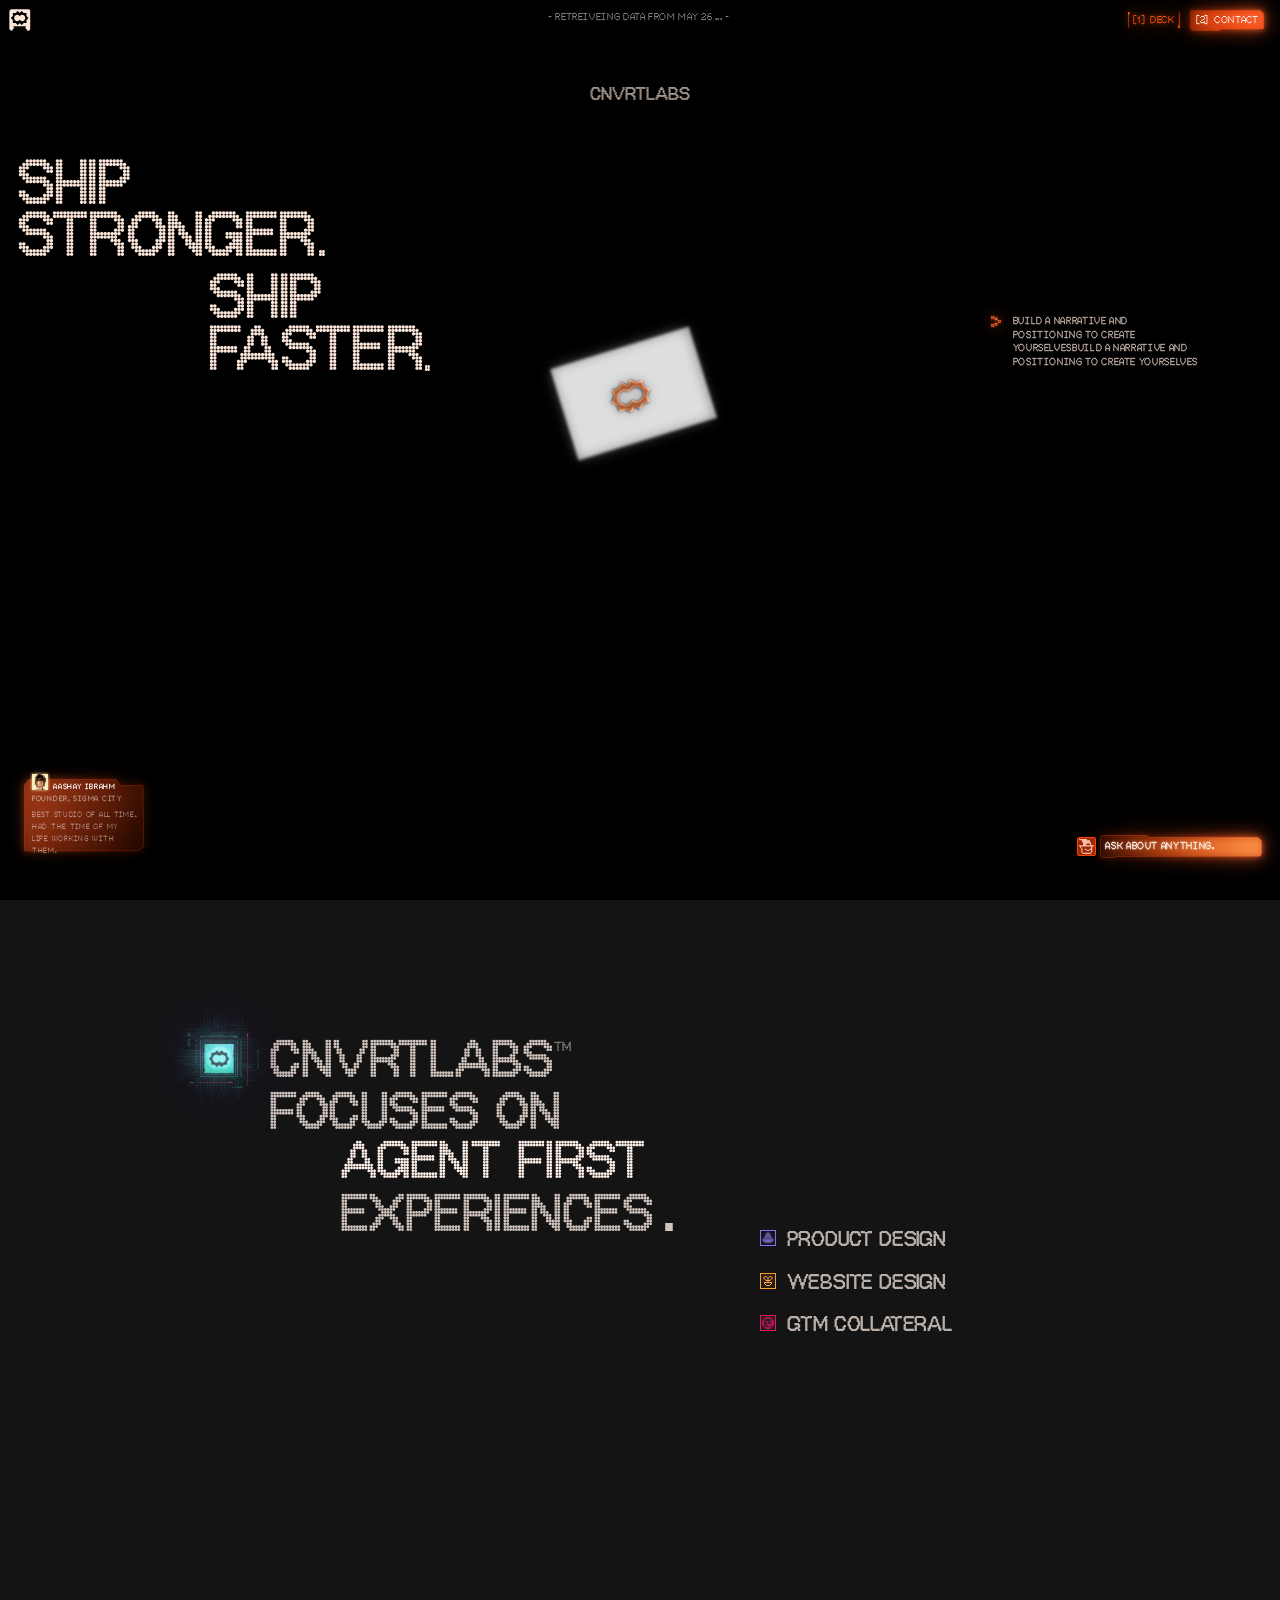
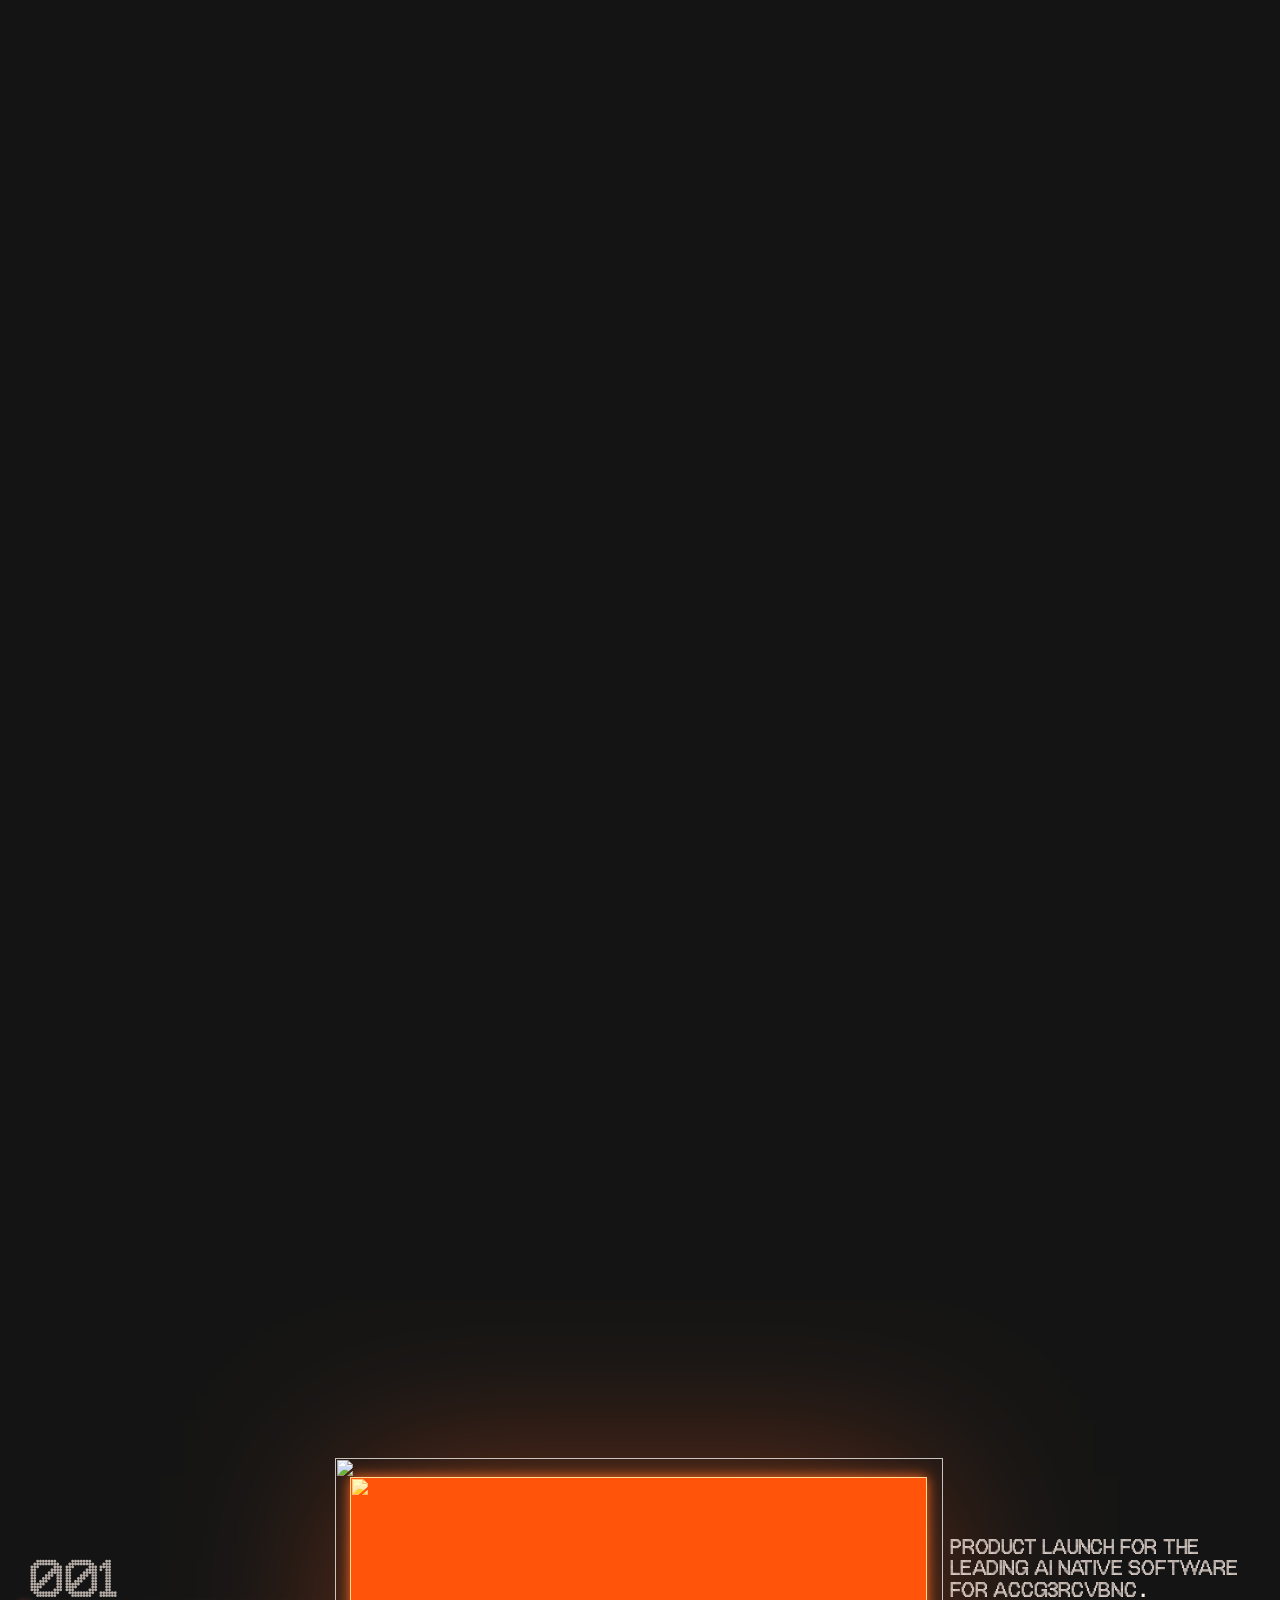
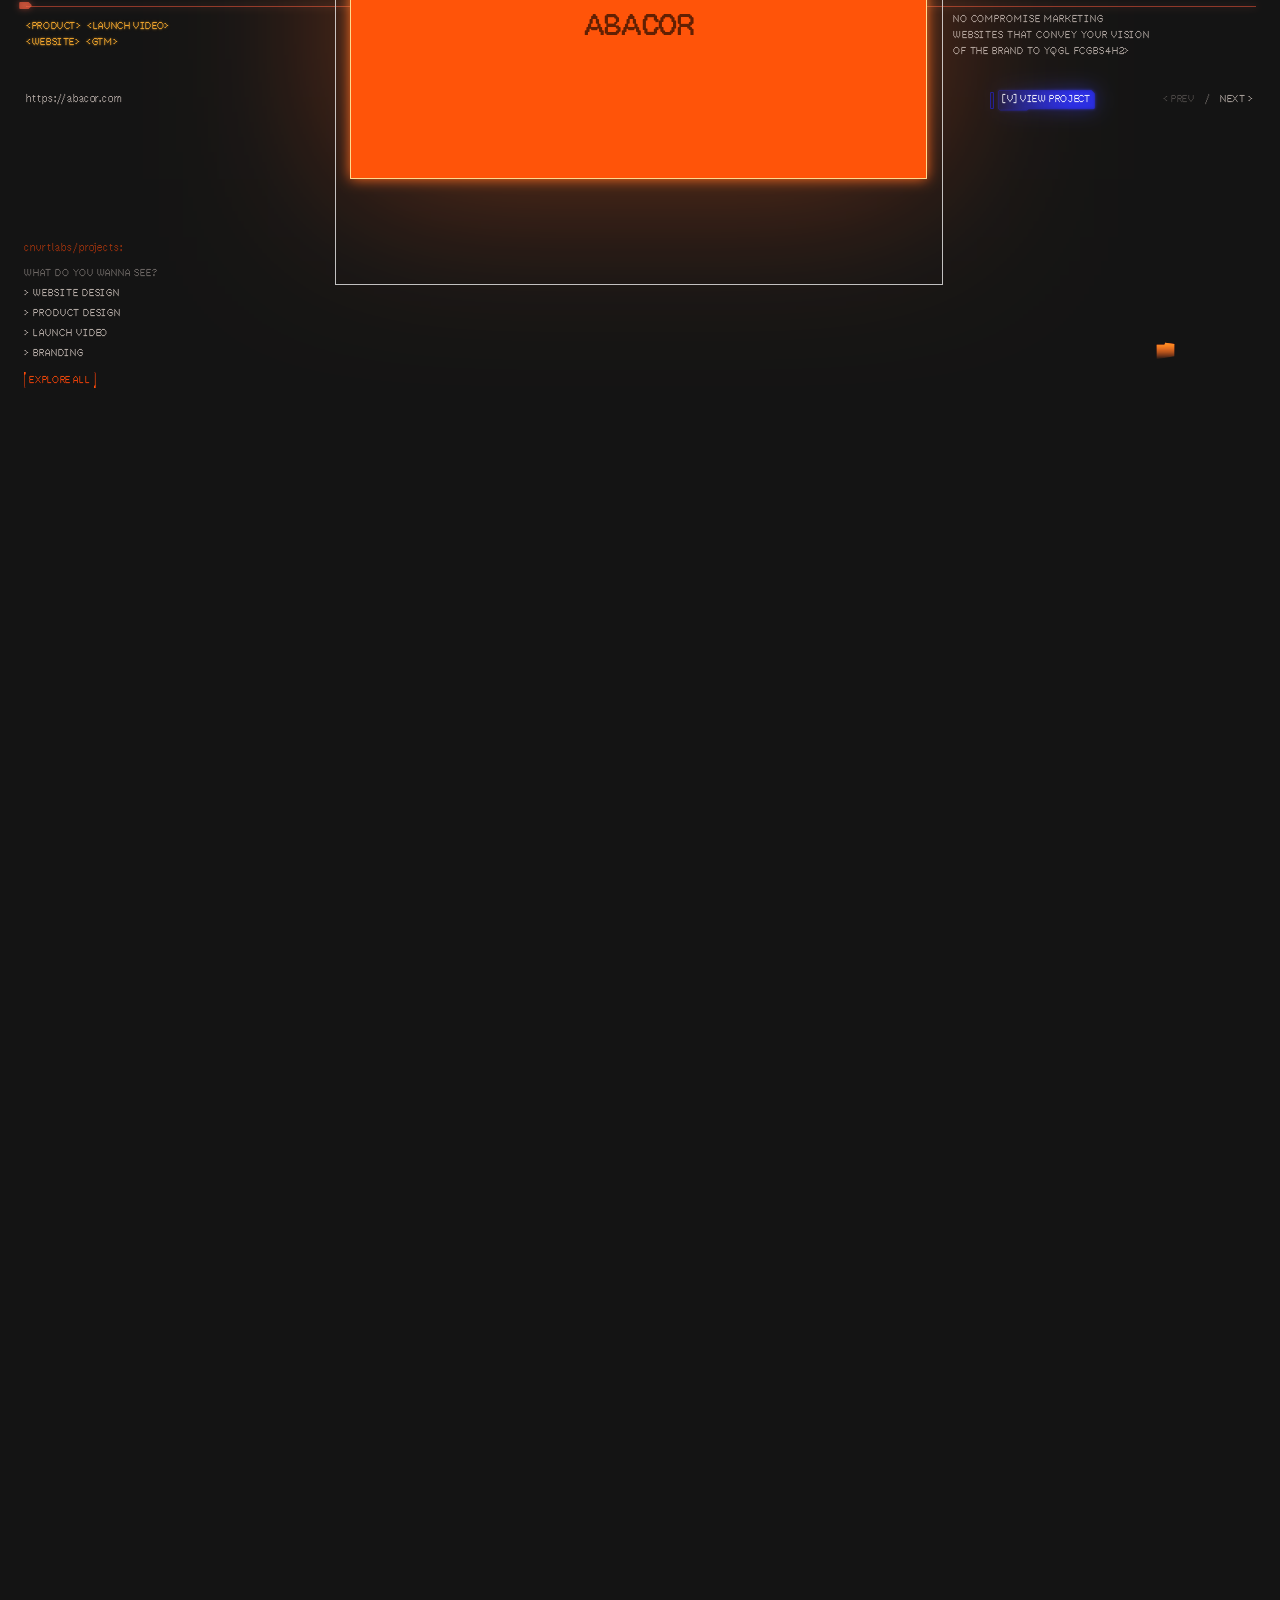
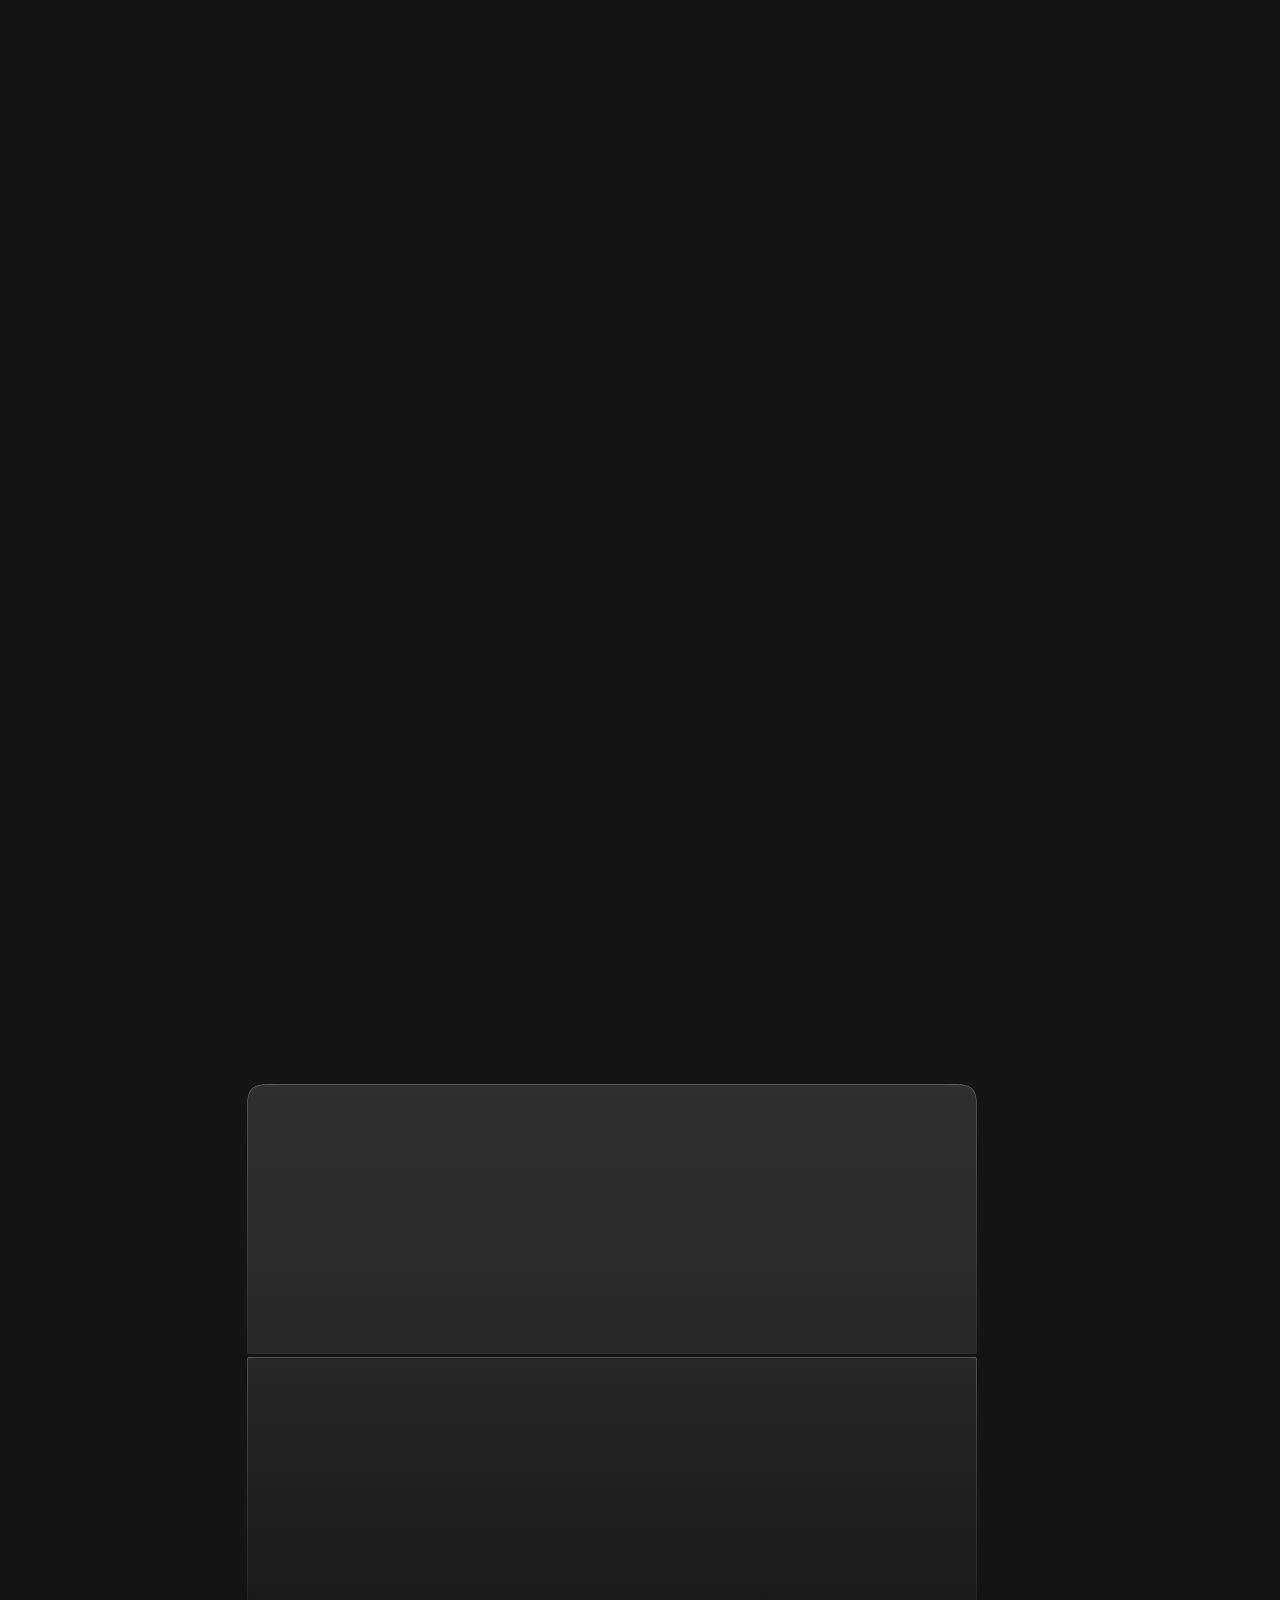
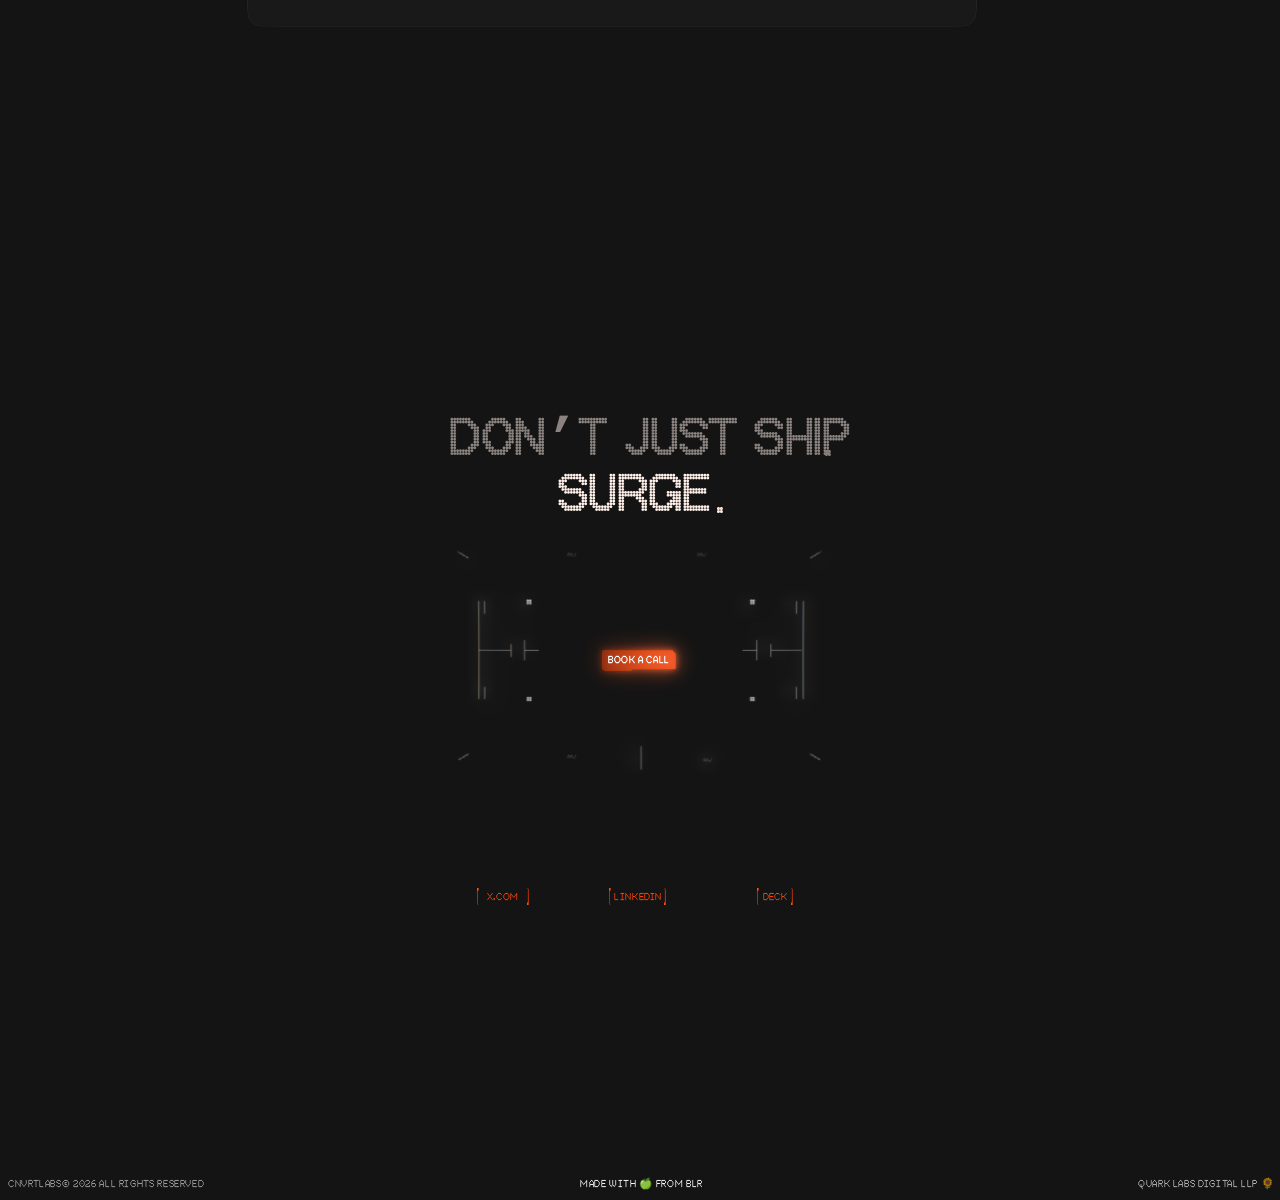
==== index.html @ 9e39e958 "cnvrt labs site — hero, offerings, work, pricing, footer Pricing cards run RFL's instanced-cube wave" ====
<!DOCTYPE html>
<html lang="en">
<head>
<meta charset="utf-8">
<meta name="viewport" content="width=device-width, initial-scale=1">
<title>CNVRTLABS — Ship stronger. Ship faster.</title>
<link rel="stylesheet" href="assets/fonts/fonts.css">
<style>
/* ============================================================================
   cnvrt hero — run 3
   Built 1:1 from Figma node 423:1499 (1920x1080).
   Buttons follow component sets 423:1206 (primary) and 425:1746 (secondary).

   Figma -> CSS conversions applied throughout (verified against Figma's own
   SVG export, which writes stdDeviation = radius / 2):
     LAYER_BLUR      radius R  ->  filter: blur(R/2)
     BACKGROUND_BLUR radius R  ->  backdrop-filter: blur(R/2)
     DROP_SHADOW     radius R  ->  text-shadow blur R          (1:1)
   ========================================================================= */

*,*::before,*::after{box-sizing:border-box;margin:0;padding:0}

:root{
  /* One design pixel. The whole hero is authored in Figma's 1920px space and
     scaled from this single unit, so every measurement below is the literal
     number read off the Figma node. JS refines it to clientWidth so a vertical
     scrollbar (once more sections land) can't push --u out of sync. */
  --u: calc(100vw / 1920);

  --cream:      #FAE5D8;   /* rgba(250,229,216) — headline / body text        */
  --orange:     #FF4208;
  --orange-lt:  #FF5A27;
  --grad-a:     #FF5409;   /* secondary-button text gradient, top             */
  --grad-b:     #FF3907;   /* secondary-button text gradient, bottom          */

  --ease: cubic-bezier(.22,.61,.36,1);
  /* expo-out — long tail, no overshoot. Reads as weight settling rather than
     as a linear size change, which is what makes the expand feel deliberate. */
  --expo: cubic-bezier(.16,1,.3,1);
  /* the curve from the Figma interaction panel (Smart animate, 800ms).
     y1 = 1.03 puts a hair of overshoot in — legal in CSS, only x is clamped. */
  --pop-ease: cubic-bezier(0, 1.03, 0, .99);
  --pop-dur: 800ms;

  /* hero.mp4 is 3832x2164 — NOT the 1920x1083 of the Figma still. The overlay
     box below is driven off this, so replacing the clip means updating it. */
  --video-ar: 1.770795;
}

html{background:#000}
body{
  background:#000;
  /* clip, NOT hidden: overflow-x:hidden makes body a scroll container, which
     kills position:sticky on the offerings panel and stops window.scrollTo
     from moving the page at all. clip suppresses the same overflow without
     establishing one. */
  overflow-x:clip;
  -webkit-font-smoothing:antialiased;
  -moz-osx-font-smoothing:grayscale;
  /* Only MD Thermochrome 500/600 and OffBit 700 are supplied. Never let the
     browser fake a weight it doesn't have — a synthetic bold would silently
     break the Medium/Semibold distinction the design depends on. */
  font-synthesis:none;
}

img{display:block}

/* ---------------------------------------------------------------- stage --- */
/* Figma: 'hero frame' 1920x1080, clipsContent = true.
   isolation:isolate reproduces the frame boundary so every mix-blend-mode
   child composites against the video below it and nothing outside the hero. */
.hero{
  position:relative;
  width:100%;
  height:100vh;
  min-height:calc(560 * var(--u));
  overflow:hidden;
  isolation:isolate;
  background:#000;
}

/* ---------------------------------------------------------------- media ---
   The video and the TV-screen overlay live in ONE box that is exactly the
   object-fit:cover rectangle. Because the box carries the video's own aspect
   ratio, the overlay can be positioned as a plain % of it and will stay welded
   to the TV at every viewport size — which a % of the *hero* could never do,
   since cover crops a different amount on each axis as the aspect changes.

   cover math: width must satisfy w >= 100vw AND w/ar >= 100vh. */
.hero__media{
  --mw: max(100vw, calc(100vh * var(--video-ar)));
  --mh: max(100vh, calc(100vw / var(--video-ar)));
  position:absolute;
  left:50%; top:50%;
  transform:translate(-50%,-50%);
  width:var(--mw);
  height:var(--mh);
  /* one design px of the 1920x1083 still that the overlay was drawn against */
  --tvu: calc(var(--mw) * 0.00051665);
}

/* Figma: 'Frame 1820556622 1' 1920x1083, IMAGE fill scaleMode=FILL.
   Swapped for the kling 62 render per brief. */
.hero__bg{
  position:absolute; inset:0;
  width:100%; height:100%;
  object-fit:cover; object-position:center;
  pointer-events:none;
}

/* Figma 427:3424 'actual screen' — masks off the logo that morphs inside the
   TV. Placed by measuring the blown-out screen in the video itself (median over
   37 frames: 1703,789,392x311 of 3832x2164) and re-applying the offset the
   designer used against the still, so it sits on the real TV rather than on
   where the still happened to put it. The screen is static across the clip. */
.tv{
  position:absolute;
  left:44.3899%;
  top:36.1839%;
  width:10.4363%;
  height:15.0010%;
  pointer-events:none;
}
.tv > *{
  position:absolute; inset:0;
  width:100%; height:100%;
  display:block;
}
/* 427:3425 black mark, then 427:3426 the same mark at .47 on SCREEN */
.tv__glow{opacity:.47; mix-blend-mode:screen;}
/* 427:3427 / 427:3430 — white panel with the mark knocked out (boolean
   SUBTRACT), LINEAR_DODGE. plus-lighter is the additive match; screen is the
   fallback for engines without it. Figma blur 4 and 14 -> /2 as everywhere. */
.tv__panel-a,
.tv__panel-b{mix-blend-mode:screen; mix-blend-mode:plus-lighter;}
.tv__panel-a{opacity:.6; filter:blur(calc(2 * var(--tvu)));}
.tv__panel-b{opacity:.3; filter:blur(calc(7 * var(--tvu)));}

.abs{position:absolute}

/* =====================================================================
   TOP BAR
   ===================================================================== */

/* Figma 423:1522 'Frame 22' — 32.002x32 @ (14,14), vector fill #FAE5D8 */
/* ---------------------------------------------------------------- chrome ---
   Logo, nav and agent bar are one fixed layer shared by every section, so they
   persist across the scroll instead of each section carrying its own copy.
   They live as direct children of <body>: a fixed element still PAINTS inside
   its ancestor's stacking context, so leaving them in .hero (isolate +
   overflow:hidden) would have trapped the logo's blend against the hero alone.
   None of them may gain a z-index — position:fixed already creates a stacking
   context, and adding isolation on top is what breaks the screen glows. */
.chrome{position:static}

.logo{
  position:fixed;
  /* Requested: exclusion. result = a + b - 2ab, so the cream mark stays light
     over the dark plate and inverts to dark if it ever crosses a bright frame
     of the video — which is the point of using it over a moving backdrop. */
  mix-blend-mode:exclusion;
  left:calc(14 * var(--u));
  top:calc(14 * var(--u));
  width:calc(33 * var(--u));
  height:calc(32 * var(--u));
  /* 423:1522 is a CLIPPING frame: radius 3.5636368 + clipsContent. The vector
     inside only carries a 0.64 radius of its own, so without this the four
     corners keep ~1.2 design px of cream that Figma cuts away. The exported
     canvas is 33 wide while the glyph ends at 32.0024, so shave that 0.9976
     gutter first — rounding the raw 33px box would put the right-hand arcs a
     full design px outboard of the real frame edge. */
  clip-path:inset(0 calc(0.9976 * var(--u)) 0 0 round calc(3.5636368 * var(--u)));
}

/* Figma 423:1525 — MD Thermochrome Medium 16/19.2, ls 6%, #FAE5D8, layer opacity .6 */
.ticker{
  left:calc(822 * var(--u));
  top:calc(16 * var(--u));
  width:calc(277 * var(--u));
  height:calc(19 * var(--u));
  font:500 calc(16 * var(--u))/calc(19.2 * var(--u)) 'MD Thermochrome',monospace;
  letter-spacing:.06em;
  color:var(--cream);
  opacity:.6;
  white-space:nowrap;
}

/* Figma 423:1527 'CNVRTLABS' — OffBit DotBold 28/22.4 (0.8), ls 0, #FAE5D8.
   Sits 10px below its 32px-tall wrapper frame (423:1530 @ y=123). */
.wordmark{
  left:calc(885 * var(--u));
  top:calc(133 * var(--u));
  width:calc(151 * var(--u));
  height:calc(22 * var(--u));
  font:700 calc(28 * var(--u))/calc(22.4 * var(--u)) 'OffBit Trial',monospace;
  letter-spacing:0;
  color:var(--cream);
  white-space:nowrap;
}

/* =====================================================================
   NAV  — Figma 423:1531, 204x24 @ (1692,18), auto-layout H, gap 16
   ===================================================================== */
.nav{
  position:fixed;
  left:calc(1692 * var(--u));
  top:calc(18 * var(--u));
  width:calc(204 * var(--u));
  height:calc(24 * var(--u));
}

/* ---- secondary button: [1] DECK — Figma 423:1532, 78x24 -------------- */
/* Three stacked copies of identical content (Figma 423:1533 / 1542 / 1551):
     base            — crisp
     +blur 8, screen, layer opacity .8
     +blur 28, screen, layer opacity .8                                   */
.btn-deck{
  position:absolute; left:0; top:0;
  width:calc(78 * var(--u));
  height:calc(24 * var(--u));
  cursor:pointer;
  text-decoration:none;
}
.btn-deck__layer{
  position:absolute; inset:0;
  width:calc(78 * var(--u));
  height:calc(24 * var(--u));
}
.btn-deck__layer--g1{opacity:.8; mix-blend-mode:screen; filter:blur(calc(4 * var(--u)));}
.btn-deck__layer--g2{opacity:.8; mix-blend-mode:screen; filter:blur(calc(14 * var(--u)));}

/* auto-layout H: padding-l/r 8, gap 8  ->  [1] at x=8 (w17), DECK at x=33 (w37) */
.btn-deck__num,
.btn-deck__label{
  position:absolute; top:0;
  height:calc(24 * var(--u));
  font:500 calc(16 * var(--u))/calc(24 * var(--u)) 'MD Thermochrome',monospace;
  letter-spacing:.06em;
  white-space:nowrap;
  /* Figma fill: GRADIENT_LINEAR, handles (0.5,0)->(0.5,1) = vertical */
  background:linear-gradient(180deg,var(--grad-a) 0%,var(--grad-b) 100%);
  -webkit-background-clip:text;
  background-clip:text;
  color:transparent;
}
.btn-deck__num  {left:calc(8  * var(--u)); width:calc(17 * var(--u));}
.btn-deck__label{left:calc(33 * var(--u)); width:calc(37 * var(--u));}

/* corner brackets — Figma groups 423:1536 / 423:1539, 2.5x24.5 */
/* Figma ceil'd these two exports: the real render height is 24.77716 but the
   canvas came out 25, so the artwork inside is uniformly scaled by
   25 / 24.77716 = 1.008993. Dividing the file's own polyline by that factor
   returns Figma's exact 0.5 / 3.5 / 23.0 / 24.5 and stroke-width 1.0 — so the
   box has to shrink by the same factor for the bracket to draw 1:1.
   The two assets also differ in where SVG y=0 lands: bracket-left starts on the
   tab's fill (= the group's geometry top, nav-rel -0.5), while bracket-right
   starts on the stroke's cap, 0.27734 above its geometry top (nav-rel 0). */
.btn-deck__brk{
  position:absolute;
  width:calc(2.97327 * var(--u));
  height:calc(24.77716 * var(--u));
  transition:left .22s var(--ease);
}
.btn-deck__brk--l{left:calc(0    * var(--u)); top:calc(-0.5     * var(--u));}
.btn-deck__brk--r{left:calc(75.5 * var(--u)); top:calc(-0.27734 * var(--u));}

/* HOVER (Figma 425:1813 'hover'): the bracket pair springs 4px outward on
   each side — 78 wide becomes 86. Text does not move. */
.btn-deck:hover .btn-deck__brk--l,
.btn-deck:focus-visible .btn-deck__brk--l{left:calc(-4 * var(--u));}
.btn-deck:hover .btn-deck__brk--r,
.btn-deck:focus-visible .btn-deck__brk--r{left:calc(79.5 * var(--u));}

/* ---- primary button: [2] CONTACT — Figma 423:1560, 110x24 ------------ */
/* Stack, bottom to top (Figma 423:1561 / 1564 / 1567):
     union +blur 30, screen
     union +blur 10, screen
     union +background-blur 34  (the face)
     [2] CONTACT                                                          */
.btn-contact{
  position:absolute;
  left:calc(94 * var(--u));
  top:0;
  width:calc(110 * var(--u));
  height:calc(24 * var(--u));
  cursor:pointer;
  text-decoration:none;
  --pop:0px;      /* hover lift  */
  --mx:0px;       /* cursor pull */
  --my:0px;
}
/* Figma 423:1236 -> 423:1237: EVERY layer moves exactly -6y on hover, the
   button lifting out of its slot. The transform cannot go on .btn-contact
   itself — that would make it a stacking context and wall the screen-blended
   glow layers off from the backdrop — so each absolutely-positioned child
   carries it instead.
   Pull and lift ride on two different properties (`translate` vs `transform`)
   purely so they can have different timings: the magnet has to track the
   cursor in ~250ms while the lift runs the 800ms Figma curve. */
.btn-contact > *{
  translate:var(--mx) var(--my);
  transform:translateY(var(--pop));
  transition:translate .25s cubic-bezier(.22,.61,.36,1),
             transform var(--pop-dur) var(--pop-ease);
}
.btn-contact:hover,
.btn-contact:focus-visible{--pop:calc(-6 * var(--u));}
.btn-contact.is-pulled > *{transition:translate .12s linear,
                                      transform var(--pop-dur) var(--pop-ease);}
/* The union bitmap is 110x30.156 sitting at y=-2, exported with a 0.5px
   stroke gutter on every side — hence the -0.5 nudge and 111x32 box. */
.btn-contact__shape{
  position:absolute;
  left:calc(-0.5 * var(--u));
  top:calc(-2.5 * var(--u));
  width:calc(111 * var(--u));
  height:calc(32 * var(--u));
  overflow:visible;
}
.btn-contact__shape--g1{mix-blend-mode:screen; filter:blur(calc(15 * var(--u)));}
.btn-contact__shape--g2{mix-blend-mode:screen; filter:blur(calc(5  * var(--u)));}

/* background blur, clipped to the union outline (objectBoundingBox path so it
   scales with --u instead of being frozen at 1920px) */
.btn-contact__backdrop{
  position:absolute;
  left:calc(-0.5 * var(--u));
  top:calc(-2.5 * var(--u));
  width:calc(111 * var(--u));
  height:calc(32 * var(--u));
  -webkit-backdrop-filter:blur(calc(17 * var(--u)));
  backdrop-filter:blur(calc(17 * var(--u)));
  clip-path:url(#clip-contact-union);
}

.btn-contact__num,
.btn-contact__label{
  position:absolute; top:0;
  height:calc(24 * var(--u));
  font:500 calc(16 * var(--u))/calc(24 * var(--u)) 'MD Thermochrome',monospace;
  letter-spacing:.06em;
  color:#fff;
  white-space:nowrap;
}
.btn-contact__num  {left:calc(8  * var(--u)); width:calc(19 * var(--u));}
.btn-contact__label{left:calc(35 * var(--u)); width:calc(67 * var(--u));}

/* Face gradient. Default (Figma 423:1567) #FF4208@.27 -> #FF5A27@.80.
   HOVER (Figma 423:1227)               #FF4208@.70 -> #FF4027@1.0
   Only the face changes — both glow layers keep the default ramp. */
#gContactFace .cf-a{stop-color:#FF4208; stop-opacity:.27;
  transition:stop-color .18s var(--ease), stop-opacity .18s var(--ease);}
#gContactFace .cf-b{stop-color:#FF5A27; stop-opacity:.8;
  transition:stop-color .18s var(--ease), stop-opacity .18s var(--ease);}
.btn-contact:hover #gContactFace .cf-a,
.btn-contact:focus-visible #gContactFace .cf-a{stop-opacity:.7;}
.btn-contact:hover #gContactFace .cf-b,
.btn-contact:focus-visible #gContactFace .cf-b{stop-color:#FF4027; stop-opacity:1;}

/* =====================================================================
   HEADLINE — Figma 425:3041, 620.593x325 @ (25,245)
   OffBit DotBold 96 / 76.8 (0.8), ls -1%, #FAE5D8
   ===================================================================== */
.headline{
  left:calc(25 * var(--u));
  top:calc(245 * var(--u));
  width:calc(620.593 * var(--u));
  height:calc(325 * var(--u));
}
.hl{position:absolute;}
.hl__text{
  display:block;
  margin:0;
  font:700 calc(96 * var(--u))/calc(76.8 * var(--u)) 'OffBit Trial',monospace;
  letter-spacing:-.01em;
  color:var(--cream);
  white-space:pre-line;
}
/* the squircle full-stop cluster (Figma 423:1506 / 423:1510, 8.594x8.787) */
/* Same ceil'd-export correction as the DECK brackets: the 9x9 canvas holds
   artwork scaled by 9 / 8.78711 = 1.024227, which is why its ink measures
   8.80161 wide — divide that back and you get Figma's 8.59341 exactly. */
.hl__dot{
  position:absolute;
  width:calc(8.7871 * var(--u));
  height:calc(8.7871 * var(--u));
}
/* Figma 425:3039 — 462.593x154 @ (0,0); text 448 wide; dot @ (454,130) */
.hl--1{left:0; top:0; width:calc(462.593 * var(--u)); height:calc(154 * var(--u));}
.hl--1 .hl__text{width:calc(448 * var(--u));}
.hl--1 .hl__dot {left:calc(454 * var(--u)); top:calc(130 * var(--u));}
/* Figma 425:3040 — 333.593x154 @ (287,171); text 322 wide; dot @ (325,131) */
.hl--2{left:calc(287 * var(--u)); top:calc(171 * var(--u)); width:calc(333.593 * var(--u)); height:calc(154 * var(--u));}
.hl--2 .hl__text{width:calc(322 * var(--u));}
.hl--2 .hl__dot {left:calc(325 * var(--u)); top:calc(131 * var(--u));}

/* =====================================================================
   SUB TEXT — Figma 425:3042, 311x84 @ (1487,472), auto-layout H gap 17
   ===================================================================== */
.sub{
  left:calc(1487 * var(--u));
  top:calc(472 * var(--u));
  width:calc(311 * var(--u));
  height:calc(84 * var(--u));
}
/* arrow well: 15x21, padding-y 2 -> the 15x17 vector sits at y=2 */
.sub__arrow{
  position:absolute; left:0; top:0;
  width:calc(15 * var(--u));
  height:calc(21 * var(--u));
}
.sub__arrowimg{
  position:absolute; left:0; top:calc(2 * var(--u));
  width:calc(15 * var(--u));
  height:calc(17 * var(--u));
}
/* Figma 423:1519 blur 4 @ .6 screen, 423:1520 blur 23 screen */
.sub__arrowimg--g1{opacity:.6; mix-blend-mode:screen; filter:blur(calc(2 * var(--u)));}
.sub__arrowimg--g2{mix-blend-mode:screen; filter:blur(calc(11.5 * var(--u)));}

/* Figma 423:1503 — MD Thermochrome Semibold 16/20.8 (130%), ls 6%,
   #FAE5D8, layer opacity .7 */
/* Width is Figma's 279 plus ONE letter-space (0.96px). CSS adds letter-spacing
   after the final glyph of a line and counts it when deciding to wrap; Figma
   does not. Line 4 measures 279.36 in Chrome vs a 279 box, so without this it
   wraps to five lines instead of four. The next break candidate needs 282.56,
   so 279.96 is comfortably inside the window and no other break moves. */
.sub__copy{
  position:absolute;
  left:calc(32 * var(--u));
  top:0;
  width:calc((279 + 0.96) * var(--u));
  height:calc(84 * var(--u));
  font:600 calc(16 * var(--u))/calc(20.8 * var(--u)) 'MD Thermochrome',monospace;
  letter-spacing:.06em;
  color:var(--cream);
  opacity:.7;
}

/* =====================================================================
   AGENT BAR — Figma 423:1573, 277x33 @ (1615,983)
   = 28 from the right edge, 64 from the bottom
   ===================================================================== */
/* Hero puts this at 28/64 from the corner, the offerings frame at 30/48.
   One fixed bar can only have one position — using the hero's. */
.agent{
  position:fixed;
  right:calc(28 * var(--u));
  bottom:calc(64 * var(--u));
  width:calc(277 * var(--u));
  height:calc(33 * var(--u));
}
/* Figma 423:1574 — 29x29 @ (0,2), r3, clip, stroke 1 #FF4208, fill #FF4208 @ .6 */
.agent__icon{
  position:absolute;
  left:0; top:calc(2 * var(--u));
  width:calc(29 * var(--u));
  height:calc(29 * var(--u));
  border-radius:calc(3 * var(--u));
  border:calc(1 * var(--u)) solid var(--orange);
  background:rgba(255,66,8,.6);
  overflow:hidden;
}
.agent__iconimg{
  position:absolute;
  left:calc(2 * var(--u));      /* 3 from frame edge, minus the 1px border box */
  top:calc(2 * var(--u));
  width:calc(22 * var(--u));
  height:calc(22 * var(--u));
}
/* union 242x33 @ x=35, exported with a 0.5px stroke gutter */
.agent__shape{
  position:absolute;
  left:calc(34.5 * var(--u));
  top:calc(-0.5 * var(--u));
  width:calc(243 * var(--u));
  height:calc(34 * var(--u));
}
/* Figma order here is inverted vs. the CONTACT button: the background-blur
   face is the BOTTOM layer and both glows sit on top of it. */
.agent__backdrop{
  position:absolute;
  left:calc(34.5 * var(--u));
  top:calc(-0.5 * var(--u));
  width:calc(243 * var(--u));
  height:calc(34 * var(--u));
  -webkit-backdrop-filter:blur(calc(17 * var(--u)));
  backdrop-filter:blur(calc(17 * var(--u)));
  clip-path:url(#clip-agentbar-union);
}
.agent__shape--g1{mix-blend-mode:screen; filter:blur(calc(5  * var(--u)));}
.agent__shape--g2{mix-blend-mode:screen; filter:blur(calc(15 * var(--u)));}

/* Figma 423:1602 — Semibold 16/19.2, ls 6%, #FAE5D8,
   DROP_SHADOW 0 0 4 rgba(255,222,202,.55) -> 1:1 as a text-shadow */
.agent__label{
  position:absolute;
  left:calc(43 * var(--u));
  top:calc(7 * var(--u));
  width:calc(165 * var(--u));
  height:calc(19 * var(--u));
  font:600 calc(16 * var(--u))/calc(19.2 * var(--u)) 'MD Thermochrome',monospace;
  letter-spacing:.06em;
  color:var(--cream);
  text-shadow:0 0 calc(4 * var(--u)) rgba(255,222,202,.55);
  white-space:nowrap;
}

/* =====================================================================
   TESTIMONIAL — Figma 423:1604, 182x120 @ (36,890)
   = 36 from the left edge, 70 from the bottom
   ===================================================================== */
.quote{
  left:calc(36 * var(--u));
  bottom:calc(70 * var(--u));
  width:calc(182 * var(--u));
  height:calc(120 * var(--u));
}
/* union 179.991x108.031 @ (-0.129, 8.470) — it does NOT fill the frame */
.quote__shape{
  position:absolute;
  left:calc(-0.129 * var(--u));
  top:calc(8.470 * var(--u));
  width:calc(180 * var(--u));
  height:calc(109 * var(--u));
}
.quote__shape--g1{mix-blend-mode:screen; filter:blur(calc(11.5 * var(--u)));}  /* Figma blur 23 */
.quote__shape--g2{mix-blend-mode:screen; filter:blur(calc(5    * var(--u)));}  /* Figma blur 10 */
.quote__backdrop{
  position:absolute;
  left:calc(-0.129 * var(--u));
  top:calc(8.470 * var(--u));
  width:calc(180 * var(--u));
  height:calc(109 * var(--u));
  -webkit-backdrop-filter:blur(calc(12 * var(--u)));
  backdrop-filter:blur(calc(12 * var(--u)));
  clip-path:url(#clip-testimonial-union);
}

/* avatar 24x24 @ (12,1) — deliberately breaks above the card's top edge */
.quote__avatar{
  position:absolute;
  left:calc(12 * var(--u));
  top:calc(1 * var(--u));
  width:calc(24 * var(--u));
  height:calc(24 * var(--u));
  background:#FFD188;                       /* Figma 423:1612 frame fill */
}
.quote__avatarglow{                          /* 423:1613: #FFD188, screen, blur 4 */
  position:absolute; inset:0;
  background:#FFD188;
  mix-blend-mode:screen;
  filter:blur(calc(2 * var(--u)));
}
.quote__avatarimg{position:absolute; inset:0; width:100%; height:100%; object-fit:cover;}

.quote__name,
.quote__role,
.quote__body{
  position:absolute;
  font-family:'MD Thermochrome',monospace;
  letter-spacing:.09em;                      /* 1.08 / 12 */
  color:#fff;
}
.quote__name{
  left:calc(44 * var(--u)); top:calc(12 * var(--u));
  width:calc(90 * var(--u)); height:calc(18 * var(--u));
  font-weight:600; font-size:calc(12 * var(--u)); line-height:calc(18 * var(--u));
  white-space:nowrap;
}
.quote__role{
  left:calc(12 * var(--u)); top:calc(30 * var(--u));
  width:calc(130 * var(--u)); height:calc(18 * var(--u));
  font-weight:600; font-size:calc(12 * var(--u)); line-height:calc(18 * var(--u));
  opacity:.5;
  white-space:nowrap;
}
.quote__body{
  left:calc(12 * var(--u)); top:calc(54 * var(--u));
  width:calc(158 * var(--u)); height:calc(54 * var(--u));
  font-weight:500; font-size:calc(12 * var(--u)); line-height:calc(18 * var(--u));
  opacity:.7;
}

/* =====================================================================
   OFFERINGS — Figma 427:3447, four 1920x1080 states stacked into one
   scroll-driven sticky section:
     0  425:2759  nothing expanded
     1  425:1814  PRODUCT DESIGN expanded
     2  425:2220  WEBSITE DESIGN expanded
     3  425:2458  GTM COLLATERAL expanded
   ===================================================================== */
.off{
  position:relative;
  background:#141414;
  /* one viewport of dwell per state */
  height:400vh;
}
.off__panel{
  position:sticky;
  top:0;
  height:100vh;
  overflow:hidden;
  isolation:isolate;
  background:#141414;
}

/* Figma 425:2760 / 425:2761 — 691x681 @ blur 224. Both are #141414 on a
   #141414 frame, so they are literally invisible; kept as a documented no-op
   rather than silently dropped, since the designer may recolour them later. */

/* ---- headline: OffBit DotBold 80/64 (0.8), ls -1%, #FFF1E9 ---------- */
.off__head{
  position:absolute;
  left:calc(404 * var(--u));
  top:calc(201 * var(--u));
  width:calc(595 * var(--u));
  height:calc(308 * var(--u));
}
.off__line{
  position:absolute;
  display:block;
  margin:0;
  font:700 calc(80 * var(--u))/calc(64 * var(--u)) 'OffBit Trial',monospace;
  letter-spacing:-.01em;
  color:#FFF1E9;
  white-space:nowrap;
}
.off__line--1{left:0;                  top:calc(13  * var(--u)); opacity:.8}
.off__line--2{left:0;                  top:calc(92  * var(--u)); opacity:.8}
.off__line--3{left:calc(106*var(--u)); top:calc(165 * var(--u)); opacity:1}
.off__line--4{left:calc(106*var(--u)); top:calc(244 * var(--u)); opacity:.8}
.off__tm{
  position:absolute;
  left:calc(427 * var(--u));
  top:0;
  font:700 calc(20 * var(--u))/calc(16 * var(--u)) 'OffBit Trial',monospace;
  letter-spacing:0;
  color:#FFF1E9;
}

/* ---- blue chip ------------------------------------------------------
   Exported as one raster: ~60 circuit vectors, a masked photo and several
   SCREEN/LIGHTEN glows. The section fill is a flat #141414, so those blends
   resolve to fixed pixels and bake exactly — hand-rebuilding them in CSS
   could only be less accurate. 306x306 design px with 94/94.5 of glow bleed
   around the 118x117 frame at (270,178). */
.off__chip{
  position:absolute;
  left:calc(176 * var(--u));
  top:calc(83.5 * var(--u));
  width:calc(306 * var(--u));
  height:calc(306 * var(--u));
}
.off__chip img{
  position:absolute; inset:0;
  width:100%; height:100%;
  display:block;
}
/* the chip core sits dead centre of the export (50% / 49.5%) */
/* The exported chip already carries Figma's own glow. Anything added here is
   ON TOP of that, so it has to stay faint — the first pass at .85 peak bloomed
   over the circuit traces that are the whole point of the asset. Measured
   against the Figma render, the traces must stay legible at every phase. */
.off__pulse{
  position:absolute;
  left:50%; top:49.5%;
  width:calc(132 * var(--u));
  height:calc(132 * var(--u));
  margin-left:calc(-66 * var(--u));
  margin-top:calc(-66 * var(--u));
  border-radius:50%;
  mix-blend-mode:screen;
  filter:blur(calc(7 * var(--u)));
  opacity:0;
  pointer-events:none;
  /* hollow centre so it reads as charge leaving the die along the traces,
     not as a disc sitting on top of it */
  background:radial-gradient(circle closest-side,
    rgba(93,234,243,0)    46%,
    rgba(93,234,243,.30)  66%,
    rgba(51,207,185,.14)  82%,
    rgba(51,207,185,0)   100%);
  animation:chipPulse 3.6s cubic-bezier(.22,.61,.36,1) infinite;
}
.off__pulse--b{animation-delay:1.8s}
/* slow breath on the die, so the ring reads as *emitted* rather than as an
   unrelated ring floating over a static chip */
.off__chipglow{
  position:absolute;
  left:50%; top:49.5%;
  width:calc(56 * var(--u));
  height:calc(56 * var(--u));
  margin-left:calc(-28 * var(--u));
  margin-top:calc(-28 * var(--u));
  border-radius:50%;
  mix-blend-mode:screen;
  filter:blur(calc(8 * var(--u)));
  background:radial-gradient(circle closest-side, rgba(93,234,243,.15), rgba(93,234,243,0) 100%);
  animation:chipBreath 3.6s cubic-bezier(.37,0,.63,1) infinite;
  pointer-events:none;
}
@keyframes chipPulse{
  0%   {opacity:0;   transform:scale(.5)}
  22%  {opacity:.36}
  100% {opacity:0;   transform:scale(1)}     /* deliberately short throw */
}
@keyframes chipBreath{
  0%,100%{opacity:.30; transform:scale(.96)}
  46%    {opacity:.62; transform:scale(1.03)}
}

/* ---- offerings list — Figma 425:2898 @ (1140,495), v-stack gap 32 ---- */
.off__list{
  position:absolute;
  left:calc(1140 * var(--u));
  top:calc(495 * var(--u));
  width:calc(400 * var(--u));
}
.off__item{
  position:relative;
  display:grid;
  grid-template-columns:auto 1fr;
  /* Figma: collapsed rows put the text column at x=40 behind a 24 icon (gap
     16); expanded puts it at x=69 behind a 40 icon (gap 29). Not one gap. */
  column-gap:calc(16 * var(--u));
  align-items:start;
  transition:column-gap .62s var(--expo);
  padding-bottom:calc(32 * var(--u));   /* the 32 auto-layout gap */
  cursor:pointer;
}
.off__item:last-child{padding-bottom:0}
.off__item:focus-visible{outline:calc(1 * var(--u)) solid var(--c); outline-offset:calc(6 * var(--u));}
/* icon well: 24 collapsed -> 40 expanded (Figma 425:2940 vs 425:1971) */
.off__ico{
  position:relative;
  width:calc(24 * var(--u));
  height:calc(24 * var(--u));
  border:calc(var(--icoStroke) * var(--u)) solid var(--c);
  overflow:hidden;
  flex:none;
  transition:width .62s var(--expo), height .62s var(--expo), border-width .62s var(--expo);
}
.off__ico img{
  position:absolute;
  left:50%; top:50%;
  width:calc(18 * var(--u));
  height:calc(18 * var(--u));
  transform:translate(-50%,-50%);
  transition:width .62s var(--expo), height .62s var(--expo);
}
/* the SCREEN+blur duplicates Figma stacks behind every icon */
.off__ico--g1,
.off__ico--g2{position:absolute; inset:0; mix-blend-mode:screen; pointer-events:none;}
.off__ico--g1{filter:blur(calc(var(--g1) * var(--u)));}
.off__ico--g2{filter:blur(calc(var(--g2) * var(--u))); opacity:var(--g2o,1);}

.off__title{
  margin:0;
  font:700 calc(32 * var(--u))/calc(32 * var(--u)) 'OffBit 101',monospace;
  letter-spacing:-.01em;
  color:#FFF1E9;
  opacity:.7;
  white-space:nowrap;
  transition:opacity .62s var(--expo), padding-top .62s var(--expo);
}
/* Figma 425:1909 — MD Thermochrome Medium 16/24, ls 9%, 309 wide */
.off__desc{
  display:grid;
  grid-template-rows:0fr;                 /* animatable collapse, no magic px */
  opacity:0;
  transform:translateY(calc(-6 * var(--u)));
  transition:grid-template-rows .62s var(--expo), opacity .42s var(--expo),
             transform .62s var(--expo);
}
.off__desc > span{
  overflow:hidden;
  display:block;
  font:500 calc(16 * var(--u))/calc(24 * var(--u)) 'MD Thermochrome',monospace;
  letter-spacing:.09em;
  color:#FFF1E9;
  opacity:.7;
  /* 309 of text PLUS the 20 indent. Figma's text node is 309 wide and starts
     at x=20, overflowing its 309 frame — so the indent must not be taken out
     of the measure, or the copy wraps to three lines instead of two. */
  width:calc(329 * var(--u));
}
/* Figma 425:1909 sits at x=20 inside its 309 frame, i.e. indented from the
   title, and the frame starts 12 below the 44-tall title block. */
.off__desc > span > em{
  display:block; font-style:normal;
  padding-top:calc(12 * var(--u));
  padding-left:calc(20 * var(--u));
}

/* ---- active state --------------------------------------------------- */
.off__item.is-on            {column-gap:calc(29 * var(--u));}
.off__item.is-on .off__ico   {width:calc(40 * var(--u)); height:calc(40 * var(--u));}
.off__item.is-on .off__ico img{width:calc(30 * var(--u)); height:calc(30 * var(--u));}
/* expanded title sits in a 44-tall frame with the text at y=6 */
.off__item.is-on .off__title {opacity:1; padding-top:calc(6 * var(--u));}
.off__item.is-on .off__desc  {grid-template-rows:1fr; opacity:1; transform:none;}
/* icon leads, copy follows — the stagger is what stops it feeling like a
   single dumb height tween */
.off__item.is-on .off__desc  {transition-delay:.06s, .12s, .06s;}

/* =====================================================================
   WORK SHOWCASE — Figma 433:3454. One sticky viewport per project; the
   number, both text columns and the screen all re-key on each step.
   ===================================================================== */
.work{position:relative; background:#141414;}
.work__panel{
  position:sticky; top:0; height:100vh; overflow:hidden;
  isolation:isolate; background:#141414;
}
/* No invented bloom here any more. The room light is Figma's own two glow
   plates (433:3475 / 433:3476) below — a hardcoded orange radial was standing
   in for them, which also meant it could not follow the screen colour. */

/* ---- left rail ---- */
.work__num{
  position:absolute; left:calc(44 * var(--u)); top:calc(395 * var(--u));
  width:calc(180 * var(--u)); height:calc(64 * var(--u));
  font:700 calc(80 * var(--u))/calc(64 * var(--u)) 'OffBit Trial',monospace;
  letter-spacing:-.01em; color:#FFF1E9; opacity:.7; white-space:nowrap;
}
/* Figma 433:3455 — tick + three rules, all 1px #FF5638 @ .5, baseline y=459.
   The group is DOUBLED: 433:3456 crisp, and 433:3461 the same again at .7 on
   SCREEN with blur 10 (-> CSS 5) for the bloom. Building only the crisp half
   loses the glow entirely.
   The whole rule is the scroll indicator and it travels VERTICALLY — it sweeps
   the panel's own height (237..878) like a scan line as the five items advance,
   rather than the tick sliding along it. */
.work__rule{
  position:absolute; left:calc(28 * var(--u));
  /* starts exactly where Figma parks it (453) and only drifts 120 down */
  top:calc((453 + var(--sp, 0) * 120) * var(--u));
  width:calc(1856 * var(--u)); height:calc(11 * var(--u));
  pointer-events:none;
}
.work__rule > div{position:absolute; inset:0;}
.work__rule > div + div{opacity:.7; mix-blend-mode:screen; filter:blur(calc(5 * var(--u)));}
.work__rule img{position:absolute; left:0; top:0;
  width:calc(20.701 * var(--u)); height:calc(11 * var(--u)); opacity:.8;}
.work__rule i{position:absolute; top:calc(6 * var(--u)); height:calc(1 * var(--u));
  background:#FF5638; opacity:.5; display:block;}
.work__rule i:nth-of-type(1){left:calc(10.647 * var(--u)); width:calc(340.681 * var(--u));}
.work__rule i:nth-of-type(2){left:calc(351.326 * var(--u)); width:calc(1185.286 * var(--u));}
.work__rule i:nth-of-type(3){left:calc(1536.612 * var(--u)); width:calc(319.388 * var(--u));}

/* Rows are flowed, not absolutely pinned. Figma's x offsets (0/94, 0/92) come
   off hand-sized text boxes that are ~6px wider than the glyphs actually
   measure, so pinning to them let the second tag collide with the first once
   the real text ran long. The 8px gap is the true Figma gap between them. */
.work__tags{position:absolute; left:calc(39 * var(--u)); top:calc(477 * var(--u));
  width:calc(300 * var(--u)); height:calc(48 * var(--u));}
.work__tags > div{
  display:flex; gap:calc(8 * var(--u)); height:calc(24 * var(--u)); align-items:center;
}
.work__tags span{
  height:calc(24 * var(--u));
  font:500 calc(16 * var(--u))/calc(24 * var(--u)) 'MD Thermochrome',monospace;
  letter-spacing:.06em; color:#FFAF2F; white-space:nowrap;
  text-shadow:0 0 calc(4 * var(--u)) rgba(255,175,47,.55);
}

.work__url{
  position:absolute; left:calc(39 * var(--u)); top:calc(587 * var(--u));
  height:calc(24 * var(--u));
  font:500 calc(16 * var(--u))/calc(24 * var(--u)) 'MD Thermochrome',monospace;
  letter-spacing:.09em; color:#FFF1E9; opacity:.7; white-space:nowrap;
}

/* ---- the LED panel ---- */
.work__tv{position:absolute; left:calc(502 * var(--u)); top:calc(237 * var(--u));
  width:calc(912 * var(--u)); height:calc(641 * var(--u));}
.work__tvimg{position:absolute; inset:0; width:100%; height:100%;}

/* Figma 433:3486 / 433:3487 'Vector 67'/'Vector 68' — 26x25 @ (1231.5,725),
   two stacked copies, SCREEN, blur 4 -> 2. These are the piece glow: small
   glowy vectors sitting ON the asset, not a halo around it.
   Painted as a mask over a solid fill instead of the baked SVG so the colour
   can follow the screen; the SVG's own alpha ramp still shapes the falloff. */
.work__piece{
  position:absolute;
  left:calc(1229.5 * var(--u)); top:calc(723 * var(--u));
  width:calc(34 * var(--u)); height:calc(33 * var(--u));
  background:var(--piece, #FF5826);
  -webkit-mask:url("data:image/svg+xml,%3Csvg%20width=%2234%22%20height=%2233%22%20viewBox=%220%200%2034%2033%22%20fill=%22none%22%20xmlns=%22http://www.w3.org/2000/svg%22%3E%3Cg%20style=%22mix-blend-mode:screen%22%3E%3Cpath%20d=%22M15.5%207H4V29L30%2024.5V6L16.5%204L15.5%207Z%22%20fill=%22url(%23paint0_linear_433_3486)%22/%3E%3C/g%3E%3Cdefs%3E%3ClinearGradient%20id=%22paint0_linear_433_3486%22%20x1=%2217%22%20y1=%224%22%20x2=%2217%22%20y2=%2229%22%20gradientUnits=%22userSpaceOnUse%22%3E%3Cstop%20stop-color=%22%23FF5926%22/%3E%3Cstop%20offset=%221%22%20stop-color=%22%23FF8226%22%20stop-opacity=%220%22/%3E%3C/linearGradient%3E%3C/defs%3E%3C/svg%3E") center/contain no-repeat;
  mask:url("data:image/svg+xml,%3Csvg%20width=%2234%22%20height=%2233%22%20viewBox=%220%200%2034%2033%22%20fill=%22none%22%20xmlns=%22http://www.w3.org/2000/svg%22%3E%3Cg%20style=%22mix-blend-mode:screen%22%3E%3Cpath%20d=%22M15.5%207H4V29L30%2024.5V6L16.5%204L15.5%207Z%22%20fill=%22url(%23paint0_linear_433_3486)%22/%3E%3C/g%3E%3Cdefs%3E%3ClinearGradient%20id=%22paint0_linear_433_3486%22%20x1=%2217%22%20y1=%224%22%20x2=%2217%22%20y2=%2229%22%20gradientUnits=%22userSpaceOnUse%22%3E%3Cstop%20stop-color=%22%23FF5926%22/%3E%3Cstop%20offset=%221%22%20stop-color=%22%23FF8226%22%20stop-opacity=%220%22/%3E%3C/linearGradient%3E%3C/defs%3E%3C/svg%3E") center/contain no-repeat;
  mix-blend-mode:screen;
  filter:blur(calc(2 * var(--u)));
  pointer-events:none;
  transition:background .5s var(--ease);
}
/* Figma 433:3474 — 866x453 @ (23,28) inside the panel group, r2 */
.work__screen{
  position:absolute;
  left:calc(23 * var(--u)); top:calc(28 * var(--u));
  width:calc(866 * var(--u)); height:calc(453 * var(--u));
  border-radius:calc(2 * var(--u));
  overflow:hidden;
  background:#000;
}
/* 433:3616 'screen item (replacable)' — colour stands in for the real work */
.work__slide{
  position:absolute; inset:0;
  display:grid; place-items:center;
  background:var(--slide);
  opacity:0; visibility:hidden;
}
.work__slide.is-on{opacity:1; visibility:visible;}
.work__slide b{
  font:700 calc(44 * var(--u))/calc(44 * var(--u)) 'OffBit 101',monospace;
  letter-spacing:-.01em; color:rgba(0,0,0,.62); text-align:center;
}
/* 433:3475 / 433:3476 — the two glow plates. They sit ABOVE the panel photo
   and BELOW the slide, so all that shows is the spill around the screen; that
   spill is what lights the bezel. Deliberately NOT inside .work__screen, which
   clips. Figma blur 260 and 20 -> 130 / 10 by the usual halving.
   --glowc is re-keyed per slide from the screen's own colour, so the room light
   follows the work instead of staying locked to the orange of item 001. */
.work__glow{
  position:absolute;
  left:calc(23 * var(--u)); top:calc(28 * var(--u));
  width:calc(866 * var(--u)); height:calc(453 * var(--u));
  background:var(--glowc, linear-gradient(90deg,#FF5A27,#FF4F19));
  mix-blend-mode:screen;
  pointer-events:none;
  transition:background .5s var(--ease);
}
.work__glow--far { opacity:.4; filter:blur(calc(130 * var(--u)));}
.work__glow--near{ filter:blur(calc(10 * var(--u)));}

/* 433:3485 — the LED grid, LINEAR_DODGE @ .7, sits OVER the screen content */
.work__grid{
  position:absolute; left:calc(23 * var(--u)); top:calc(28 * var(--u));
  width:calc(866 * var(--u)); height:calc(453 * var(--u));
  opacity:.7; mix-blend-mode:screen; mix-blend-mode:plus-lighter;
  pointer-events:none;
}
/* --- the broken-row boot fill ---
   Shutters over the screen, one per row. Each clears on its own delay in a
   deliberately non-sequential order, so the picture assembles in broken bands
   instead of wiping top-to-bottom. Delays are written by JS into --d. */
.work__rows{position:absolute; inset:0; pointer-events:none;}
.work__rows u{
  position:absolute; left:0; width:100%;
  background:#0A0A0A;
  transform-origin:left center;
  transition:opacity .18s linear var(--d), transform .34s var(--expo) var(--d);
}
.work__screen.is-filling .work__rows u{opacity:0; transform:scaleX(1.02);}

/* ---- right rail ---- */
.work__head{
  position:absolute; left:calc(1425 * var(--u)); top:calc(357 * var(--u));
  width:calc(463 * var(--u)); height:calc(96 * var(--u));
  margin:0;
  font:700 calc(32 * var(--u))/calc(32 * var(--u)) 'OffBit Trial',monospace;
  letter-spacing:-.01em; color:#FFF1E9;
}
.work__desc{
  position:absolute; left:calc(1429 * var(--u)); top:calc(467 * var(--u));
  width:calc(299 * var(--u)); height:calc(72 * var(--u));
  font:500 calc(16 * var(--u))/calc(24 * var(--u)) 'MD Thermochrome',monospace;
  letter-spacing:.09em; color:#FFF1E9; opacity:.7;
}
/* VIEW PROJECT — Figma 433:3561. Same three-layer union recipe as CONTACT but
   in #272BFF, plus a detached 6x25 tab at x=1485. Was hand-faked as a flat
   gradient box before; this is the measured build. */
.work__view{
  position:absolute; left:calc(1497 * var(--u)); top:calc(587 * var(--u));
  width:calc(145 * var(--u)); height:calc(24 * var(--u));
  text-decoration:none;
}
.work__view__shape{                     /* union: node 144.6x30.2 @ (0,-2), 0.5 export gutter */
  position:absolute;
  left:calc(-0.5 * var(--u)); top:calc(-2.5 * var(--u));
  width:calc(146 * var(--u)); height:calc(32 * var(--u));
}
.work__view__shape--g1{opacity:.7; mix-blend-mode:screen; filter:blur(calc(15 * var(--u)));}
.work__view__shape--g2{mix-blend-mode:screen; filter:blur(calc(2 * var(--u)));}
/* Rectangle 40027 — 6x25 @ (1485,588), r2, stroke #272BFF@.5, fill #272BFF@.08 */
.work__view__tab{
  position:absolute;
  left:calc(-12 * var(--u)); top:calc(1 * var(--u));
  width:calc(6 * var(--u)); height:calc(25 * var(--u));
  border-radius:calc(2 * var(--u));
  border:calc(1 * var(--u)) solid rgba(39,43,255,.5);
  background:rgba(39,43,255,.08);
}
.work__view__num,
.work__view__label{
  position:absolute; top:0; height:calc(24 * var(--u));
  font:500 calc(16 * var(--u))/calc(24 * var(--u)) 'MD Thermochrome',monospace;
  letter-spacing:.06em; color:#fff; white-space:nowrap;
}
.work__view__num  {left:calc(6  * var(--u)); width:calc(23  * var(--u));}
.work__view__label{left:calc(33 * var(--u)); width:calc(106 * var(--u));}
.work__nav{
  position:absolute; left:calc(1744 * var(--u)); top:calc(587 * var(--u));
  width:calc(140 * var(--u)); height:calc(24 * var(--u));
  font:500 calc(16 * var(--u))/calc(24 * var(--u)) 'MD Thermochrome',monospace;
  letter-spacing:.06em; color:#FFF1E9;
}
/* laid out, not pinned — Figma has PREV 0-50, slash 65-72, NEXT 87-140,
   i.e. a 15 gap either side of the slash. Pinning left the slash sitting on
   top of PREV as soon as the rendered text differed from the node width. */
.work__nav{display:flex; align-items:center; gap:calc(15 * var(--u));}
.work__nav button{
  height:calc(24 * var(--u));
  background:none; border:0; padding:0; cursor:pointer; color:inherit;
  font:inherit; letter-spacing:inherit; opacity:.7; white-space:nowrap;
  transition:opacity .2s var(--ease);
}
.work__nav button:hover{opacity:1}
.work__nav button:disabled{opacity:.25; cursor:default}
.work__nav .s{opacity:.4}

/* ---- bottom-left terminal block ---- */
.work__proj{
  position:absolute; left:calc(36 * var(--u)); top:calc(810 * var(--u));
  height:calc(24 * var(--u)); opacity:.6;
  font:500 calc(16 * var(--u))/calc(24 * var(--u)) 'MD Thermochrome',monospace;
  letter-spacing:.09em; white-space:nowrap;
  background:linear-gradient(180deg,#FF5409,#FF3907);
  -webkit-background-clip:text; background-clip:text; color:transparent;
}
.work__ask{
  position:absolute; left:calc(36 * var(--u)); top:calc(848 * var(--u));
  height:calc(24 * var(--u)); opacity:.4; color:#FFF1E9;
  font:500 calc(16 * var(--u))/calc(24 * var(--u)) 'MD Thermochrome',monospace;
  letter-spacing:.09em; white-space:nowrap;
}
.work__list{
  position:absolute; left:calc(36 * var(--u)); top:calc(878 * var(--u));
  width:calc(146 * var(--u)); height:calc(114 * var(--u));
}
.work__list a{
  position:absolute; left:0; height:calc(24 * var(--u));
  font:500 calc(16 * var(--u))/calc(24 * var(--u)) 'MD Thermochrome',monospace;
  letter-spacing:.09em; color:#FFF1E9; opacity:.75;
  text-decoration:none; white-space:nowrap;
  transition:opacity .2s var(--ease), color .2s var(--ease);
}
.work__list a:hover{opacity:1; color:#FFAF2F}
.work__list a:nth-child(1){top:0}
.work__list a:nth-child(2){top:calc(30 * var(--u))}
.work__list a:nth-child(3){top:calc(60 * var(--u))}
.work__list a:nth-child(4){top:calc(90 * var(--u))}
/* EXPLORE ALL reuses the DECK bracket treatment at its own width (107) */
.work__explore{
  position:absolute; left:calc(36 * var(--u)); top:calc(1008 * var(--u));
  width:calc(107 * var(--u)); height:calc(24 * var(--u));
  text-decoration:none;
}
.work__explore .btn-deck__label{left:calc(8 * var(--u)); width:calc(91 * var(--u));}
.work__explore .btn-deck__brk--r{left:calc(104.5 * var(--u));}
.work__explore:hover .btn-deck__brk--l{left:calc(-4 * var(--u));}
.work__explore:hover .btn-deck__brk--r{left:calc(108.5 * var(--u));}

/* =====================================================================
   PRICING — Figma 434:3855
   ===================================================================== */
.price{position:relative; height:100vh; overflow:hidden; background:#141414; isolation:isolate;}
/* the photo plate (434:3929) is gone from the Figma frame — the cards now sit
   straight on the section ground */
/* 434:3933 — the two cards, 1096x405 each at (370,126) and (370,535).
   They deliberately overhang the plate top and bottom. */
.price__cards{
  position:absolute;
  left:calc(370 * var(--u)); top:calc(126 * var(--u));
  width:calc(1096 * var(--u)); height:calc(814 * var(--u));
}
/* cornerSmoothing is 1.0, so these are squircles — border-radius would give a
   circular arc and read visibly tighter at the 24px corners. The path is
   generated from figma-squircle's corner math and carries the fill plus the
   1px INSIDE gradient stroke (drawn at width 2 and clipped to itself, since
   SVG strokes are centred and have no 'inside' mode). */
.price__card{
  position:absolute; left:0;
  width:calc(1096 * var(--u)); height:calc(405 * var(--u));
}
.price__card:nth-child(1){top:0}
.price__card:nth-child(2){top:calc(409 * var(--u))}
.price__card > img{position:absolute; inset:0; width:100%; height:100%;}
/* The wave grid paints the card SURFACE, not an overlay on it — the cubes carry
   the card's own gradient as their base colour and the scene background is that
   same gradient, exactly as run-2 does it. That is load-bearing: the additive
   bloom needs an opaque base to add onto, and a transparent canvas in screen
   blend turns the near-black base tone into flat grey wash.
   Consequences, both handled below: the canvas hides the card SVG's 1px inside
   stroke (re-laid on top as .price__edge), and it must be clipped to the same
   squircle. An SVG mask scales with the element, which clip-path:path() in
   design px could never do. */
.price__cv{
  position:absolute; inset:0; width:100%; height:100%;
  -webkit-mask-size:100% 100%; mask-size:100% 100%;
  -webkit-mask-repeat:no-repeat; mask-repeat:no-repeat;
  /* revealed only once a frame has actually rendered, so a missing WebGL
     context or a blocked three.js import leaves the plain card SVG standing
     rather than a black hole */
  opacity:0; transition:opacity .45s ease;
}
.price__cv.is-live{opacity:1}
.price__card:nth-child(1) .price__cv{
  -webkit-mask-image:url("data:image/svg+xml,%3Csvg%20xmlns=%22http://www.w3.org/2000/svg%22%20viewBox=%220%200%201096%20405%22%20preserveAspectRatio=%22none%22%3E%3Cpath%20d=%22M%201048%200%20c%2022.6274%200%2033.9411%200%2040.9706%207.0294%20a%2024%2024%200%200%201%200%200%20c%207.0294%207.0294%207.0294%2018.3431%207.0294%2040.9706%20L%201096%20397%20c%200%203.7712%200%205.6569%20-1.1716%206.8284%20a%204%204%200%200%201%20-0%200%20c%20-1.1716%201.1716%20-3.0572%201.1716%20-6.8284%201.1716%20L%208%20405%20c%20-3.7712%200%20-5.6569%200%20-6.8284%20-1.1716%20a%204%204%200%200%201%20-0%20-0%20c%20-1.1716%20-1.1716%20-1.1716%20-3.0572%20-1.1716%20-6.8284%20L%200%2048%20c%200%20-22.6274%200%20-33.9411%207.0294%20-40.9706%20a%2024%2024%200%200%201%200%20-0%20c%207.0294%20-7.0294%2018.3431%20-7.0294%2040.9706%20-7.0294%20Z%22%20fill=%22%23fff%22/%3E%3C/svg%3E");
  mask-image:url("data:image/svg+xml,%3Csvg%20xmlns=%22http://www.w3.org/2000/svg%22%20viewBox=%220%200%201096%20405%22%20preserveAspectRatio=%22none%22%3E%3Cpath%20d=%22M%201048%200%20c%2022.6274%200%2033.9411%200%2040.9706%207.0294%20a%2024%2024%200%200%201%200%200%20c%207.0294%207.0294%207.0294%2018.3431%207.0294%2040.9706%20L%201096%20397%20c%200%203.7712%200%205.6569%20-1.1716%206.8284%20a%204%204%200%200%201%20-0%200%20c%20-1.1716%201.1716%20-3.0572%201.1716%20-6.8284%201.1716%20L%208%20405%20c%20-3.7712%200%20-5.6569%200%20-6.8284%20-1.1716%20a%204%204%200%200%201%20-0%20-0%20c%20-1.1716%20-1.1716%20-1.1716%20-3.0572%20-1.1716%20-6.8284%20L%200%2048%20c%200%20-22.6274%200%20-33.9411%207.0294%20-40.9706%20a%2024%2024%200%200%201%200%20-0%20c%207.0294%20-7.0294%2018.3431%20-7.0294%2040.9706%20-7.0294%20Z%22%20fill=%22%23fff%22/%3E%3C/svg%3E");}
.price__card:nth-child(2) .price__cv{
  -webkit-mask-image:url("data:image/svg+xml,%3Csvg%20xmlns=%22http://www.w3.org/2000/svg%22%20viewBox=%220%200%201096%20405%22%20preserveAspectRatio=%22none%22%3E%3Cpath%20d=%22M%201088%200%20c%203.7712%200%205.6569%200%206.8284%201.1716%20a%204%204%200%200%201%200%200%20c%201.1716%201.1716%201.1716%203.0572%201.1716%206.8284%20L%201096%20357%20c%200%2022.6274%200%2033.9411%20-7.0294%2040.9706%20a%2024%2024%200%200%201%20-0%200%20c%20-7.0294%207.0294%20-18.3431%207.0294%20-40.9706%207.0294%20L%2048%20405%20c%20-22.6274%200%20-33.9411%200%20-40.9706%20-7.0294%20a%2024%2024%200%200%201%20-0%20-0%20c%20-7.0294%20-7.0294%20-7.0294%20-18.3431%20-7.0294%20-40.9706%20L%200%208%20c%200%20-3.7712%200%20-5.6569%201.1716%20-6.8284%20a%204%204%200%200%201%200%20-0%20c%201.1716%20-1.1716%203.0572%20-1.1716%206.8284%20-1.1716%20Z%22%20fill=%22%23fff%22/%3E%3C/svg%3E");
  mask-image:url("data:image/svg+xml,%3Csvg%20xmlns=%22http://www.w3.org/2000/svg%22%20viewBox=%220%200%201096%20405%22%20preserveAspectRatio=%22none%22%3E%3Cpath%20d=%22M%201088%200%20c%203.7712%200%205.6569%200%206.8284%201.1716%20a%204%204%200%200%201%200%200%20c%201.1716%201.1716%201.1716%203.0572%201.1716%206.8284%20L%201096%20357%20c%200%2022.6274%200%2033.9411%20-7.0294%2040.9706%20a%2024%2024%200%200%201%20-0%200%20c%20-7.0294%207.0294%20-18.3431%207.0294%20-40.9706%207.0294%20L%2048%20405%20c%20-22.6274%200%20-33.9411%200%20-40.9706%20-7.0294%20a%2024%2024%200%200%201%20-0%20-0%20c%20-7.0294%20-7.0294%20-7.0294%20-18.3431%20-7.0294%20-40.9706%20L%200%208%20c%200%20-3.7712%200%20-5.6569%201.1716%20-6.8284%20a%204%204%200%200%201%200%20-0%20c%201.1716%20-1.1716%203.0572%20-1.1716%206.8284%20-1.1716%20Z%22%20fill=%22%23fff%22/%3E%3C/svg%3E");}
/* the stroke half of the card SVG, back on top of the canvas */
.price__edge{pointer-events:none;}

/* =====================================================================
   FOOTER — Figma 434:3617 (1920x1080 frame, #141414, clips)
   ===================================================================== */
.ftr{position:relative; height:100vh; overflow:hidden; background:#141414; isolation:isolate;}
/* The starfield owns the whole plate and is the only thing that paints the
   ground; everything else rides above it. Opaque (clears to the frame fill)
   rather than alpha — additive star sprites want something to add onto, and it
   saves the compositor a transparent layer the size of the viewport. */
.ftr__stars{position:absolute; inset:0; width:100%; height:100%; display:block;}
.ftr__stage{
  position:absolute; left:0; top:0;
  width:calc(1920 * var(--u)); height:calc(1080 * var(--u));
}
/* Both HUD states (455:4267 rest, 455:4528 full) exist only as the warped
   render — there is no flat copy in the DOM. The lens derives their boxes from
   the stage rect and the design numbers rather than measuring elements. */
.ftr__lens{position:absolute; inset:0; width:100%; height:100%; display:block; pointer-events:none;}

/* 455:4656 — 670x393 @ (624,337). The red 10% rect in Figma is a HIT AREA, not
   artwork, so it paints nothing. The CTA lives inside it on purpose: as a child
   it cannot fire pointerleave on the way in, which an overlapping sibling would
   do every time the cursor crossed onto the button. */
.ftr__zone{
  position:absolute;
  left:calc(624 * var(--u)); top:calc(337 * var(--u));
  width:calc(670 * var(--u)); height:calc(393 * var(--u));
}
.ftr__zone .btn-contact--ftr{left:calc(280 * var(--u)); top:calc(191 * var(--u));}

/* ---- state 1 furniture: everything that evacuates on hover ---- */
/* 455:4418 — OffBit DotBold 80/64, ls -0.8, #FFF1E9 (line 1 at 50%) */
.ftr__title{position:absolute; left:0; top:0; width:calc(1920 * var(--u)); height:calc(1080 * var(--u));}
.ftr__tl{
  position:absolute; white-space:nowrap;
  font:700 calc(80 * var(--u))/calc(64 * var(--u)) 'OffBit Trial',monospace;
  letter-spacing:calc(-0.8 * var(--u));
  color:#FFF1E9;
}
.ftr__tl--1{left:calc(674 * var(--u)); top:calc(182 * var(--u)); opacity:.5;}
.ftr__tl--2{left:calc(835 * var(--u)); top:calc(266 * var(--u));}
.ftr__tl img{position:absolute; width:calc(9 * var(--u)); height:calc(9 * var(--u));}
.ftr__tl--1 img{left:calc(563 * var(--u)); top:calc(43 * var(--u));}
.ftr__tl--2 img{left:calc(241 * var(--u)); top:calc(44 * var(--u));}

/* 455:4419 — 490x24 @ (715,883); the nav's own bracket button, reused.
   The nav version is hard-coded to one 78px width; these three are 78/86/53,
   so --bw drives the box AND the right bracket (rest and hover) instead of
   three sets of magic numbers. Scoped to the footer — the nav is untouched. */
.ftr__links{position:absolute; left:calc(715 * var(--u)); top:calc(883 * var(--u));
  width:calc(490 * var(--u)); height:calc(24 * var(--u));}
.ftr__links .btn-deck{position:absolute; top:0; width:calc(var(--bw) * var(--u));}
.ftr__links .btn-deck .btn-deck__brk--r{left:calc((var(--bw) - 2.5) * var(--u));}
.ftr__links .btn-deck:hover .btn-deck__brk--r,
.ftr__links .btn-deck:focus-visible .btn-deck__brk--r{left:calc((var(--bw) + 1.5) * var(--u));}
.ftr__links .btn-deck:nth-of-type(1){--bw:78; left:0;}
.ftr__links .btn-deck:nth-of-type(2){--bw:86; left:calc(198 * var(--u));}
.ftr__links .btn-deck:nth-of-type(3){--bw:53; left:calc(421 * var(--u));}
.ftr__links .btn-deck:nth-of-type(1) .btn-deck__label{left:calc(15 * var(--u)); width:calc(47 * var(--u));}
.ftr__links .btn-deck:nth-of-type(2) .btn-deck__label{left:calc(8  * var(--u)); width:calc(70 * var(--u));}
.ftr__links .btn-deck:nth-of-type(3) .btn-deck__label{left:calc(8  * var(--u)); width:calc(37 * var(--u));}

/* 455:4420-4422 — MD Thermochrome Medium 16/24, ls .96.
   Anchored to the BOTTOM of the section, not to design y. The stage is
   1080*--u tall and the section is 100vh, so on anything shorter than 16:9 the
   design position (y=1044) lands past the clip and the row is never seen. */
.ftr__meta{
  position:absolute; bottom:calc(12 * var(--u)); height:calc(24 * var(--u));
  font:500 calc(16 * var(--u))/calc(24 * var(--u)) 'MD Thermochrome',monospace;
  letter-spacing:.06em; text-transform:uppercase; color:#fff; white-space:nowrap;
}
.ftr__meta--l{left:calc(12   * var(--u)); opacity:.6;}
.ftr__meta--c{left:calc(870  * var(--u));}
.ftr__meta--r{left:calc(1707 * var(--u)); opacity:.7;}

/* ---- the evacuation ----
   Everything leaves along the axis it sits on, so the screen reads as being
   cleared by the HUD rather than as a set of elements fading out together:
   the title lifts, the footer row sinks, and both blur as they go. Staggered
   so the eye follows the sweep. Reverse (settling back in) is slower — a HUD
   snaps to alert and relaxes out of it. */
.ftr__tl, .ftr__links .btn-deck, .ftr__meta{
  transition:opacity .34s var(--ease) .12s,
             transform .62s var(--expo) .12s,
             filter .34s var(--ease) .12s;
}
.ftr.is-open .ftr__tl,
.ftr.is-open .ftr__links .btn-deck,
.ftr.is-open .ftr__meta{
  opacity:0; filter:blur(calc(4 * var(--u)));
  transition-delay:0s, 0s, 0s;
  transition-duration:.26s, .44s, .26s;
  pointer-events:none;
}
.ftr.is-open .ftr__tl--1{transform:translateY(calc(-58 * var(--u)));}
.ftr.is-open .ftr__tl--2{transform:translateY(calc(-44 * var(--u)));}
.ftr.is-open .ftr__meta{transform:translateY(calc(26 * var(--u)));}
.ftr.is-open .ftr__links .btn-deck{transform:translateY(calc(34 * var(--u)));}
/* stagger, so the three links peel away left to right */
.ftr.is-open .ftr__links .btn-deck:nth-of-type(2){transition-delay:.03s;}
.ftr.is-open .ftr__links .btn-deck:nth-of-type(3){transition-delay:.06s;}
.ftr.is-open .ftr__tl--2{transition-delay:.04s;}
.ftr.is-open .ftr__meta--c{transition-delay:.03s;}
.ftr.is-open .ftr__meta--r{transition-delay:.06s;}

/* ---- the shared chrome clears out with it ----
   The logo, nav and agent bar are position:fixed inside .chrome, which is a
   SIBLING of the footer — no descendant selector can reach them from
   .ftr.is-open, so the state is mirrored onto <body>.
   Each leaves toward the edge it is pinned to (the two top items lift, the
   bottom-right one sinks) on the same curves as the footer's own furniture, so
   the whole screen reads as being cleared by one motion. */
.logo, .nav, .agent{
  transition:opacity .34s var(--ease) .12s,
             transform .62s var(--expo) .12s,
             filter .34s var(--ease) .12s;
}
body.hud-open .logo,
body.hud-open .nav,
body.hud-open .agent{
  opacity:0; filter:blur(calc(3 * var(--u)));
  transition-duration:.26s, .44s, .26s;
  transition-delay:0s, 0s, 0s;
  pointer-events:none;                  /* nothing invisible stays clickable */
}
body.hud-open .logo{transform:translateY(calc(-26 * var(--u)));}
body.hud-open .nav {transform:translateY(calc(-26 * var(--u))); transition-delay:.04s, .04s, .04s;}
body.hud-open .agent{transform:translateY(calc(30 * var(--u))); transition-delay:.07s, .07s, .07s;}


/* 434:4112 — 113x24 @ (904,528), i.e. dead centre of the plate. Same union
   component as the nav button (identical path), so it inherits the whole glow
   stack; only the box, the label and the face gradient id differ. */
.btn-contact--ftr{
  left:calc(904 * var(--u)); top:calc(528 * var(--u));
  width:calc(113 * var(--u));
}
/* 434:4122 — Semibold 16/24, ls 0.96 (=.06em), x=8 inside the frame */
.btn-contact--ftr .btn-contact__label{
  left:calc(8 * var(--u)); width:calc(97 * var(--u)); font-weight:600;
}
#gBookFace .cf-a{stop-color:#FF4208; stop-opacity:.27;
  transition:stop-color .18s var(--ease), stop-opacity .18s var(--ease);}
#gBookFace .cf-b{stop-color:#FF5A27; stop-opacity:.8;
  transition:stop-color .18s var(--ease), stop-opacity .18s var(--ease);}
.btn-contact--ftr:hover #gBookFace .cf-a,
.btn-contact--ftr:focus-visible #gBookFace .cf-a{stop-opacity:.7;}
.btn-contact--ftr:hover #gBookFace .cf-b,
.btn-contact--ftr:focus-visible #gBookFace .cf-b{stop-color:#FF4027; stop-opacity:1;}

@media (prefers-reduced-motion: reduce){
  *{transition-duration:.01ms !important; animation-duration:.01ms !important}
}
</style>
</head>
<body>

<!-- objectBoundingBox clip paths: normalised 0..1 copies of the union
     outlines so backdrop-filter stays clipped to the shape at any scale -->
<svg width="0" height="0" style="position:absolute" aria-hidden="true" focusable="false"><defs>
<clipPath id="clip-contact-union" clipPathUnits="objectBoundingBox"><path d="M0.990505 0.158633C0.993712 0.17026 0.995495 0.185719 0.995495 0.201797V0.828172C0.995495 0.862656 0.987441 0.890625 0.977505 0.890672L0.419921 0.893413C0.414455 0.893437 0.409287 0.902072 0.405874 0.916881L0.401806 0.934528C0.398387 0.949362 0.393209 0.957997 0.387733 0.957997H0.03449C0.029712 0.957997 0.025129 0.951412 0.02175 0.939694L0.009932 0.8987C0.009335 0.896631 0.008526 0.895472 0.007683 0.895478C0.005928 0.895487 0.004505 0.890559 0.004505 0.884475V0.082905C0.004505 0.048424 0.012555 0.020457 0.022496 0.020405L0.943405 0.015625C0.948333 0.015599 0.953054 0.022588 0.956459 0.034961L0.990505 0.158633Z"/></clipPath>
<clipPath id="clip-agentbar-union" clipPathUnits="objectBoundingBox"><path d="M0.993387 0.220555C0.996313 0.242441 0.997942 0.271537 0.997942 0.301797V0.808824C0.997942 0.873797 0.990572 0.926471 0.981481 0.926471H0.10033C0.096999 0.926471 0.093849 0.937294 0.091769 0.955882C0.089688 0.974471 0.086538 0.985294 0.083208 0.985294H0.018165C0.014439 0.985294 0.010865 0.974715 0.00823 0.955882L0.004541 0.929518C0.004269 0.927565 0.003898 0.926471 0.003513 0.926471C0.002709 0.926471 0.002058 0.921815 0.002058 0.916071V0.145535C0.002058 0.118013 0.003408 0.091362 0.005873 0.070219L0.00741 0.057037C0.010537 0.030214 0.01517 0.014706 0.020056 0.014706H0.282705C0.28734 0.014706 0.291668 0.031261 0.294239 0.058824C0.296809 0.086386 0.301138 0.102941 0.305773 0.102941H0.970634C0.975132 0.102941 0.979432 0.116096 0.982539 0.139346L0.993387 0.220555Z"/></clipPath>
<clipPath id="clip-testimonial-union" clipPathUnits="objectBoundingBox"><path d="M0.800217 0.079251C0.802306 0.084492 0.805872 0.087605 0.809672 0.087503L0.983706 0.08284C0.989867 0.082675 0.994933 0.090824 0.995 0.101002L1 0.913681C1.000033 0.919183 0.998572 0.924413 0.996017 0.927945L0.956656 0.982339C0.954667 0.985092 0.95215 0.986596 0.949556 0.986615L0.011823 0.991128C0.005679 0.991156 0.000686 0.982945 0.000679 0.972798L-0 0.088989C-0.000004 0.084815 0.000855 0.080764 0.002434 0.077504L0.036636 0.006888C0.038755 0.002513 0.041969 -0.000024 0.045361 0L0.764672 0.005047C0.768389 0.005073 0.771856 0.008172 0.7739 0.013302L0.800217 0.079251Z"/></clipPath>
</defs></svg>

<section class="hero">

  <div class="hero__media">
    <video class="hero__bg" src="assets/video/hero.mp4"
           autoplay muted loop playsinline preload="auto"></video>

    <!-- covers the logo morphing inside the TV; welded to the video, not the viewport -->
    <div class="tv" aria-hidden="true">
      <img class="tv__mark"    src="assets/svg/tv-logo.svg"      alt="">
      <img class="tv__glow"    src="assets/svg/tv-logo-glow.svg" alt="">
      <img class="tv__panel-a" src="assets/svg/tv-panel-a.svg"   alt="">
      <img class="tv__panel-b" src="assets/svg/tv-panel-b.svg"   alt="">
    </div>
  </div>

  <!-- ---------------------------------------------------------- top bar -->

  <div class="abs ticker">- RETREIVEING DATA FROM MAY 26 ... -</div>

  <div class="abs wordmark">CNVRTLABS</div>


  <!-- --------------------------------------------------------- headline -->
  <h1 class="abs headline">
    <span class="hl hl--1">
      <span class="hl__text">SHIP
STRONGER</span>
      <img class="hl__dot" src="assets/svg/dot-mark.svg" alt="." width="9" height="9">
    </span>
    <span class="hl hl--2">
      <span class="hl__text">SHIP
FASTER</span>
      <img class="hl__dot" src="assets/svg/dot-mark.svg" alt="." width="9" height="9">
    </span>
  </h1>

  <!-- --------------------------------------------------------- sub copy -->
  <div class="abs sub">
    <span class="sub__arrow" aria-hidden="true">
      <img class="sub__arrowimg" src="assets/svg/arrow.svg" alt="" width="15" height="17">
      <img class="sub__arrowimg sub__arrowimg--g1" src="assets/svg/arrow.svg" alt="" width="15" height="17">
      <img class="sub__arrowimg sub__arrowimg--g2" src="assets/svg/arrow.svg" alt="" width="15" height="17">
    </span>
    <p class="sub__copy">BUILD A NARRATIVE AND POSITIONING TO CREATE YOURSELVESBUILD A NARRATIVE AND POSITIONING TO CREATE YOURSELVES</p>
  </div>


  <!-- ------------------------------------------------------ testimonial -->
  <figure class="abs quote">
    <img class="quote__shape quote__shape--g1" src="assets/svg/testimonial-union.svg" alt="" width="180" height="109" aria-hidden="true">
    <img class="quote__shape quote__shape--g2" src="assets/svg/testimonial-union.svg" alt="" width="180" height="109" aria-hidden="true">
    <span class="quote__backdrop" aria-hidden="true"></span>
    <img class="quote__shape" src="assets/svg/testimonial-union.svg" alt="" width="180" height="109" aria-hidden="true">

    <span class="quote__avatar">
      <span class="quote__avatarglow" aria-hidden="true"></span>
      <img class="quote__avatarimg" src="assets/img/avatar.png" alt="" width="24" height="24">
    </span>
    <figcaption class="quote__name">AASHAY IBRAHM</figcaption>
    <span class="quote__role">FOUNDER, SIGMA CITY</span>
    <blockquote class="quote__body">BEST STUDIO OF ALL TIME. HAD THE TIME OF MY LIFE WORKING WITH THEM.</blockquote>
  </figure>

</section>

<!-- =====================================================================
     OFFERINGS  (Figma 427:3447)
     ================================================================== -->
<section class="off" id="offerings">
  <div class="off__panel">



    <!-- headline -->
    <h2 class="off__head">
      <span class="off__line off__line--1">CNVRTLABS<sup class="off__tm">TM</sup></span>
      <span class="off__line off__line--2">FOCUSES ON</span>
      <span class="off__line off__line--3">AGENT FIRST</span>
      <span class="off__line off__line--4">EXPERIENCES.</span>
    </h2>

    <!-- blue chip + circuit-feed pulse -->
    <div class="off__chip" aria-hidden="true">
      <img src="assets/img/blue-chip.png" alt="">
      <span class="off__chipglow"></span>
      <span class="off__pulse"></span>
      <span class="off__pulse off__pulse--b"></span>
    </div>

    <!-- offerings -->
    <div class="off__list" role="list">
      <div class="off__item" role="listitem" data-i="0"
           style="--c:#7E70FF; --icoStroke:1.2; --g1:1.5; --g2:1.5; --g2o:0">
        <span class="off__ico">
          <img src="assets/svg/ico-spaceship.svg" alt="">
          <span class="off__ico--g1"><img src="assets/svg/ico-spaceship.svg" alt=""></span>
        </span>
        <div>
          <h3 class="off__title">PRODUCT DESIGN</h3>
          <div class="off__desc"><span><em>NO COMPROMISE MARKETING WEBSITES THAT CONVEY YOUR VISION OF THE.</em></span></div>
        </div>
      </div>

      <div class="off__item" role="listitem" data-i="1"
           style="--c:#FF9F32; --icoStroke:2; --g1:11.5; --g2:11.5; --g2o:0">
        <span class="off__ico">
          <img src="assets/svg/ico-plant.svg" alt="">
          <span class="off__ico--g1"><img src="assets/svg/ico-plant.svg" alt=""></span>
        </span>
        <div>
          <h3 class="off__title">WEBSITE DESIGN</h3>
          <div class="off__desc"><span><em>NO COMPROMISE MARKETING WEBSITES THAT CONVEY YOUR VISION OF THE.</em></span></div>
        </div>
      </div>

      <div class="off__item" role="listitem" data-i="2"
           style="--c:#E81764; --icoStroke:2; --g1:2.5; --g2:14.5; --g2o:.7">
        <span class="off__ico">
          <img src="assets/svg/ico-facehappy.svg" alt="">
          <span class="off__ico--g1"><img src="assets/svg/ico-facehappy.svg" alt=""></span>
          <span class="off__ico--g2"><img src="assets/svg/ico-facehappy.svg" alt=""></span>
        </span>
        <div>
          <h3 class="off__title">GTM COLLATERAL</h3>
          <div class="off__desc"><span><em>NO COMPROMISE MARKETING WEBSITES THAT CONVEY YOUR VISION OF THE.</em></span></div>
        </div>
      </div>
    </div>


  </div>
</section>


<!-- =====================================================================
     WORK SHOWCASE  (Figma 433:3454)
     ================================================================== -->
<section class="work" id="work">
  <div class="work__panel">

    <div class="work__num" id="wkNum">001</div>

    <!-- 433:3455 — crisp group, then the same group again as the SCREEN bloom -->
    <div class="work__rule" aria-hidden="true">
      <div><img src="assets/svg/work-tick.svg" alt="" width="20" height="11"><i></i><i></i><i></i></div>
      <div><img src="assets/svg/work-tick.svg" alt="" width="20" height="11"><i></i><i></i><i></i></div>
    </div>

    <div class="work__tags" id="wkTags">
      <div><span>&lt;PRODUCT&gt;</span><span>&lt;LAUNCH VIDEO&gt;</span></div>
      <div><span>&lt;WEBSITE&gt;</span><span>&lt;GTM&gt;</span></div>
    </div>

    <div class="work__url" id="wkUrl">https://abacor.com</div>

    <div class="work__tv">
      <img class="work__tvimg" src="assets/img/work-panel.png" alt="" aria-hidden="true">
      <!-- glow plates: above the bezel, below the slide -->
      <div class="work__glow work__glow--far"  id="wkGlowA" aria-hidden="true"></div>
      <div class="work__glow work__glow--near" id="wkGlowB" aria-hidden="true"></div>
      <div class="work__screen" id="wkScreen">
        <!-- placeholder slides: flat colour stands in for the real work -->
        <div class="work__slide" style="--slide:#FF5409"><b>ABACOR</b></div>
        <div class="work__slide" style="--slide:#2CCEA7"><b>SUPERREACH</b></div>
        <div class="work__slide" style="--slide:#7E70FF"><b>SIGMA CITY</b></div>
        <div class="work__slide" style="--slide:#FFAF2F"><b>TOKENRAIN</b></div>
        <div class="work__slide" style="--slide:#E81764"><b>HIGGSFIELD</b></div>
        <div class="work__rows" id="wkRows" aria-hidden="true"></div>
      </div>
      <img class="work__grid" src="assets/img/work-grid.png" alt="" aria-hidden="true">
      <!-- 433:3486/3487 — the piece glow, two stacked copies on the asset -->
      <span class="work__piece" aria-hidden="true"></span>
      <span class="work__piece" aria-hidden="true"></span>
    </div>

    <h2 class="work__head" id="wkHead">PRODUCT LAUNCH FOR THE LEADING AI NATIVE SOFTWARE FOR ACCOUNTANTS.</h2>
    <p class="work__desc" id="wkDesc">NO COMPROMISE MARKETING WEBSITES THAT CONVEY YOUR VISION OF THE BRAND TO YOUR AUDIENCE&gt;</p>

    <a class="work__view" href="#project">
      <img class="work__view__shape work__view__shape--g1" src="assets/svg/view-union.svg" alt="" width="146" height="32" aria-hidden="true">
      <img class="work__view__shape work__view__shape--g2" src="assets/svg/view-union.svg" alt="" width="146" height="32" aria-hidden="true">
      <img class="work__view__shape" src="assets/svg/view-union.svg" alt="" width="146" height="32" aria-hidden="true">
      <span class="work__view__tab" aria-hidden="true"></span>
      <span class="work__view__num">[V]</span>
      <span class="work__view__label">VIEW PROJECT</span>
    </a>

    <div class="work__nav">
      <button class="p" id="wkPrev">&lt; PREV</button>
      <span class="s">/</span>
      <button class="n" id="wkNext">NEXT &gt;</button>
    </div>

    <div class="work__proj">cnvrtlabs/projects:</div>
    <div class="work__ask">WHAT DO YOU WANNA SEE?</div>
    <div class="work__list">
      <a href="#">&gt; WEBSITE DESIGN</a>
      <a href="#">&gt; PRODUCT DESIGN</a>
      <a href="#">&gt; LAUNCH VIDEO</a>
      <a href="#">&gt; BRANDING</a>
    </div>

    <a class="btn-deck work__explore" href="#all">
      <span class="btn-deck__layer">
        <img class="btn-deck__brk btn-deck__brk--l" src="assets/svg/bracket-left.svg" alt="" width="3" height="25">
        <span class="btn-deck__label">EXPLORE ALL</span>
        <img class="btn-deck__brk btn-deck__brk--r" src="assets/svg/bracket-right.svg" alt="" width="3" height="25">
      </span>
    </a>

  </div>
</section>

<script type="module">
/* ==================== PRICING — iridescent wave-grid ripple ====================
   Straight port of RFL run-2.html SC.05b (itself franky-adl/3d-wave-grid, the
   arkon wavy-cubes demo), in the "rainbow" mode that ran on run-2's black card.
   Both cnvrt cards are black, so run-2's second mode (light card, orange crest)
   is dropped and uMode/uColorHigh with it; every other constant and both shader
   bodies are verbatim, because the algorithm is the whole effect:
     - pointer trail uploaded as a DataTexture, sampled in the VERTEX shader
     - per cube: gaussian window on the expanding wavefront * cos(freq*relDist)
     - fade = exp(-age/fadeTime), never a hard cutoff  -> no tail popping off
     - atten = 1/(1+dist*k)
     - waveHeight /= max(totalWeight,1.0)  <- overlapping waves AVERAGE, not
       stack; this is what makes it read cohesive instead of chaotic
     - only vertices with position.y>0 displace -> the cube STRETCHES upward
     - colour = mix(base, iridescent, height/maxHeight) in the fragment, so the
       hue sweep is a property of the wave height, not an overlay
   Gap is ~0.25px so the outlines are barely-there shading, never drawn borders.

   three.js comes off the CDN, the same import run-2 uses. It is the one remote
   dependency in this build; if it fails to load the cards simply stay as their
   flat SVG (the canvas only un-hides once a frame has rendered). */
(async()=>{
  const wrap=document.getElementById("prCards"), sec=document.getElementById("pricing");
  if(!wrap||!sec) return;
  const cvs=Array.prototype.slice.call(wrap.querySelectorAll(".price__cv"));
  if(!cvs.length) return;
  let THREE; try{ THREE=await import("https://esm.sh/three@0.185.1"); }
  catch(e){ console.warn("[prwave]",e); return; }
  const REDUCE=window.matchMedia&&matchMedia("(prefers-reduced-motion: reduce)").matches;

  /* run-2 authors this in ITS design space: a 1600px stage scaled to 100vw, so
     one run-2 unit is 1/1600 of the viewport. cnvrt's stage is 1920, so a run-2
     unit is 1.2 cnvrt px. Rather than rescale a dozen eye-tuned constants (and
     drift), the wave zone is stated in run-2 units — the 1096x405 card is
     913.33x337.5 of them — and every constant below stays as written. The
     canvas stretches to the card, so the cell pitch lands on exactly the same
     fraction of the viewport it occupies on run-2. */
  const CARD_W=1096, CARD_H=405, DPX=1600/1920;
  const ZW=CARD_W*DPX, ZH=CARD_H*DPX, PITCH=10.6, TILT=26*Math.PI/180, KZ=1/Math.cos(TILT);
  const COLS=Math.round(ZW/PITCH), ROWS=Math.ceil(ZH/PITCH)+2, N=COLS*ROWS;
  const CW=PITCH-0.18, CD=PITCH*KZ-0.18, CH=26;
  const MAXT=64, SPEED=105, FREQ=0.0686, WIDTH=52.5, FADE=2.0, AMP=15, MAXH=15, JIT=3.5, SPACING=3.0;

  const VERT_HEAD=
    "varying float vHeight; varying vec2 vOff; varying vec3 vNrm;\n"+
    "attribute vec2 aOffset;\n"+
    "uniform sampler2D uTrailTexture; uniform int uTrailCount;\n"+
    "uniform float uWaveSpeed,uWaveFreq,uWaveWidth,uFadeTime,uAmplitude,uJitter,uMaxHeight,uTimeV;\n"+
    "vec2 hash2(vec2 p){ p=vec2(dot(p,vec2(127.1,311.7)),dot(p,vec2(269.5,183.3)));\n"+
    "  return fract(sin(p)*43758.5453123)-0.5; }";
  const VERT_BODY=
    "vHeight=0.0; vOff=aOffset; vNrm=normal;\n"+
    "if(position.y>0.0){\n"+
    "  vec2 worldXZ=aOffset+hash2(aOffset)*uJitter;\n"+
    "  float waveHeight=0.0, totalWeight=0.0;\n"+
    "  for(int i=0;i<64;i++){\n"+
    "    if(i>=uTrailCount) break;\n"+
    "    vec4 td=texture2D(uTrailTexture, vec2((float(i)+0.5)/64.0,0.5));\n"+
    "    float dist=length(worldXZ-td.rg);\n"+
    "    float relDist=dist-uWaveSpeed*td.b;\n"+
    "    float window=exp(-(relDist*relDist)/(uWaveWidth*uWaveWidth));\n"+
    "    float fade=exp(-td.b/uFadeTime);\n"+
    "    float atten=1.0/(1.0+dist*0.0057);\n"+
    "    float weight=fade*window*atten*td.a;\n"+
    "    waveHeight+=weight*cos(uWaveFreq*relDist);\n"+
    "    totalWeight+=weight;\n"+
    "  }\n"+
    "  waveHeight/=max(totalWeight,1.0);\n"+
    "  float dsp=clamp(waveHeight*uAmplitude,-uMaxHeight,uMaxHeight);\n"+
    "  float breath=sin(worldXZ.x*0.021+worldXZ.y*0.015+uTimeV*0.75)*3.1\n"+
    "             + sin(worldXZ.x*0.009-worldXZ.y*0.013+uTimeV*0.51)*2.1;\n"+
    "  transformed.y+=dsp+breath; vHeight=dsp;\n"+
    "}";
  const FRAG_HEAD=
    "varying float vHeight; varying vec2 vOff;\n"+
    "varying vec3 vNrm;\n"+
    "uniform vec3 uColorBase; uniform float uMaxHeight,uTime,uGlow,uTintPow,uDepth,uSide;\n"+
    "vec3 hsv2rgb(vec3 c){ vec4 K=vec4(1.,2./3.,1./3.,3.);\n"+
    "  vec3 pp=abs(fract(c.xxx+K.xyz)*6.-K.www);\n"+
    "  return c.z*mix(K.xxx,clamp(pp-K.xxx,0.,1.),c.y); }";
  const FRAG_CALC=
    "float tH=clamp(vHeight/uMaxHeight,0.0,1.0);\n"+
    // the iridescence: hue is driven by wave height, drifting slowly in time and
    // across x, so a crest sweeps cyan -> blue -> violet -> pink as it rises
    "vec3 high=hsv2rgb(vec3(fract(0.52+tH*0.72+uTime*0.05+vOff.x*0.0004),0.88,0.72));\n"+
    "float tE=pow(tH,uTintPow);\n"+
    // tH clamps at 0, so every trough resolved to uColorBase exactly and the only
    // thing separating a depression from the flat grid was the lighting on its
    // tilted normals — hence the washed, low-contrast depth. tD is the other
    // half: 0 at rest, 1 at deepest.
    "float tD=pow(clamp(-vHeight/uMaxHeight,0.0,1.0),0.85);\n"+
    // The vertical WALL of each cube - the sliver of its own height that gets
    // exposed as it rises on the breath/ripple. That wall is what visually
    // separates one square from the next; the top faces are all the same shade.
    // Object-space normal: y=+-1 on the top and bottom caps, 0 on every side
    // wall, so `side` isolates exactly the exposed height. At rest the walls are
    // sub-pixel, so this barely shows - it appears as the cells lift.
    "float side=1.0-abs(vNrm.y);\n";

  /* run-2's black card is #2D2D2D->#1F1F1F (midpoint #262626) with a cube base
     of #282828 — the grid sits two levels above the gradient's midpoint, which
     is what keeps the rest state reading as barely-there shading rather than as
     a panel laid over the card. Same relationship, off each card's own stops. */
  const hex=s=>[parseInt(s.slice(1,3),16),parseInt(s.slice(3,5),16),parseInt(s.slice(5,7),16)];
  const baseOf=(t,b)=>{ const A=hex(t),B=hex(b);
    return "#"+A.map((v,i)=>Math.min(255,Math.round((v+B[i])/2+2)).toString(16).padStart(2,"0")).join(""); };

  function build(canvas){
    const top=canvas.dataset.top, bot=canvas.dataset.bot;
    const renderer=new THREE.WebGLRenderer({canvas,alpha:true,antialias:true});
    /* Buffer at the card's DESIGN size, not the zone's: 1:1 with CSS pixels at a
       1920 viewport. The bloom is unaffected — its radius is fixed in render-
       target texels and the targets are sized off ZW/ZH, i.e. locked to world
       units exactly as on run-2 — so this only buys resolution. */
    renderer.setSize(CARD_W,CARD_H,false);
    renderer.setPixelRatio(Math.min(2,window.devicePixelRatio||1));
    renderer.setClearColor(0x000000,0);
    const scene=new THREE.Scene();
    // opaque background matching the CARD gradient exactly: an additive bloom
    // needs something to add onto, and the card edge stays invisible because it
    // is the card colour
    (function(){ const bc=document.createElement("canvas"); bc.width=4; bc.height=128;
      const bg=bc.getContext("2d"), lg2=bg.createLinearGradient(0,0,0,128);
      lg2.addColorStop(0,top); lg2.addColorStop(1,bot);
      bg.fillStyle=lg2; bg.fillRect(0,0,4,128);
      const bt=new THREE.CanvasTexture(bc); bt.colorSpace=THREE.SRGBColorSpace;
      scene.background=bt; })();
    const cam=new THREE.OrthographicCamera(-ZW/2,ZW/2,ZH/2,-ZH/2,1,4000);
    cam.position.set(0,Math.cos(TILT)*1400,Math.sin(TILT)*1400); cam.lookAt(0,0,0);
    scene.add(new THREE.AmbientLight(0xffffff,1.05));
    const key=new THREE.DirectionalLight(0xffffff,1.85); key.position.set(-150,300,220); scene.add(key);
    const fill=new THREE.DirectionalLight(0xffffff,.55); fill.position.set(160,140,-180); scene.add(fill);

    const trailData=new Float32Array(MAXT*4);
    const trailTex=new THREE.DataTexture(trailData,MAXT,1,THREE.RGBAFormat,THREE.FloatType);
    trailTex.needsUpdate=true;
    const U={ uTrailTexture:{value:trailTex}, uTrailCount:{value:0}, uFadeTime:{value:FADE},
              uWaveSpeed:{value:SPEED}, uWaveFreq:{value:FREQ}, uWaveWidth:{value:WIDTH},
              uAmplitude:{value:AMP}, uJitter:{value:JIT}, uMaxHeight:{value:MAXH}, uGlow:{value:2.0},
              uColorBase:{value:new THREE.Color(baseOf(top,bot))},
              uTime:{value:0}, uTimeV:{value:0}, uTintPow:{value:2.6},
              // a near-black card moves far less in absolute terms under a
              // proportional cut than a light one, so the trough needs the
              // deeper factor to read at all
              uDepth:{value:0.55}, uSide:{value:0.38} };

    const geo=new THREE.BoxGeometry(CW,CH,CD);
    const off=new Float32Array(N*2);
    const mat=new THREE.MeshPhongMaterial({color:0xffffff, shininess:6});
    const VERT=(v)=>v
        .replace("#include <common>","#include <common>\n"+VERT_HEAD)
        .replace("#include <begin_vertex>","#include <begin_vertex>\n"+VERT_BODY);
    mat.onBeforeCompile=(sh)=>{
      Object.assign(sh.uniforms,U);
      sh.vertexShader=VERT(sh.vertexShader);
      sh.fragmentShader=sh.fragmentShader
        .replace("#include <common>","#include <common>\n"+FRAG_HEAD)
        .replace("#include <color_fragment>","#include <color_fragment>\n"+FRAG_CALC+
          "diffuseColor.rgb=mix(uColorBase*(1.0-tD*uDepth),high,tE)*(1.0-side*uSide);")
        .replace("#include <emissivemap_fragment>","#include <emissivemap_fragment>\n"+
          "totalEmissiveRadiance += high*tE*uGlow*0.55;");
    };
    const mesh=new THREE.InstancedMesh(geo,mat,N);
    const dummy=new THREE.Object3D();
    for(let r=0,i=0;r<ROWS;r++)for(let c=0;c<COLS;c++,i++){
      const x=(c-(COLS-1)/2)*PITCH, z=(r-(ROWS-1)/2)*PITCH*KZ;
      off[i*2]=x; off[i*2+1]=z;
      dummy.position.set(x,0,z); dummy.updateMatrix(); mesh.setMatrixAt(i,dummy.matrix);
    }
    geo.setAttribute("aOffset",new THREE.InstancedBufferAttribute(off,2));
    mesh.instanceMatrix.needsUpdate=true; scene.add(mesh);

    /* ---- bloom: the crests are re-rendered alone, blurred, and added back, so
       the glow spreads BEYOND each tile and travels with the ripple instead of
       being trapped inside the cube it belongs to. Hand-rolled (not
       UnrealBloomPass) because a luminance threshold cannot isolate crests that
       sit only a little above a dark card. ---- */
    const glowMat=new THREE.MeshBasicMaterial({color:0xffffff});
    glowMat.onBeforeCompile=(sh)=>{
      Object.assign(sh.uniforms,U);
      sh.vertexShader=VERT(sh.vertexShader);
      sh.fragmentShader=sh.fragmentShader
        .replace("#include <common>","#include <common>\n"+FRAG_HEAD)
        .replace("#include <color_fragment>","#include <color_fragment>\n"+FRAG_CALC+
          "diffuseColor.rgb=high*tE;");
    };
    const glowMesh=new THREE.InstancedMesh(geo,glowMat,N);
    glowMesh.instanceMatrix=mesh.instanceMatrix;
    const glowScene=new THREE.Scene(); glowScene.add(glowMesh);

    /* Layered bloom. A real lens does not scatter at one radius: there is a
       tight hot core, a mid halo, and a wide low-energy veil with a heavy tail.
       So the glow is blurred at three scales (1/2, 1/4, 1/8 res) and summed with
       rising weights toward the wider layers, plus a white-hot boost where the
       core is strongest — bright sources bloom white in the middle with coloured
       fringes. */
    const quadCam=new THREE.OrthographicCamera(-1,1,1,-1,0,1);
    const quadGeo=new THREE.PlaneGeometry(2,2);
    const mkRT=(d)=>new THREE.WebGLRenderTarget(Math.round(ZW/d),Math.round(ZH/d),
      {minFilter:THREE.LinearFilter,magFilter:THREE.LinearFilter});
    const LV=[{d:2,r:1.0},{d:4,r:1.5},{d:8,r:2.2}].map(o=>({
      d:o.d, r:o.r, src:mkRT(o.d), tmp:mkRT(o.d), out:mkRT(o.d) }));

    const blurMat=new THREE.ShaderMaterial({
      uniforms:{ tDiffuse:{value:null}, uDir:{value:new THREE.Vector2(1,0)},
                 uTexel:{value:new THREE.Vector2(1,1)}, uRad:{value:1} },
      vertexShader:"varying vec2 vUv; void main(){ vUv=uv; gl_Position=vec4(position.xy,0.,1.); }",
      fragmentShader:"uniform sampler2D tDiffuse; uniform vec2 uDir,uTexel; uniform float uRad; varying vec2 vUv;\n"+
        "void main(){ vec4 c=vec4(0.);\n"+
        "  float w[6]; w[0]=0.196; w[1]=0.175; w[2]=0.125; w[3]=0.071; w[4]=0.032; w[5]=0.011;\n"+
        "  c+=texture2D(tDiffuse,vUv)*w[0];\n"+
        "  for(int i=1;i<6;i++){ vec2 o=uDir*uTexel*float(i)*uRad;\n"+
        "    c+=texture2D(tDiffuse,vUv+o)*w[i]; c+=texture2D(tDiffuse,vUv-o)*w[i]; }\n"+
        "  gl_FragColor=c; }"
    });
    const blurQuad=new THREE.Mesh(quadGeo,blurMat), blurScene=new THREE.Scene(); blurScene.add(blurQuad);

    const compMat=new THREE.ShaderMaterial({
      uniforms:{ t0:{value:LV[0].out.texture}, t1:{value:LV[1].out.texture}, t2:{value:LV[2].out.texture},
                 uW:{value:new THREE.Vector3(0.55,0.85,1.15)},
                 uHot:{value:0.55}, uGain:{value:1.0} },
      vertexShader:"varying vec2 vUv; void main(){ vUv=uv; gl_Position=vec4(position.xy,0.,1.); }",
      fragmentShader:"uniform sampler2D t0,t1,t2; uniform vec3 uW; uniform float uHot,uGain; varying vec2 vUv;\n"+
        "void main(){\n"+
        "  vec3 a=texture2D(t0,vUv).rgb, b=texture2D(t1,vUv).rgb, c=texture2D(t2,vUv).rgb;\n"+
        "  vec3 sum=a*uW.x + b*uW.y + c*uW.z;\n"+
        "  float core=dot(a,vec3(0.299,0.587,0.114));\n"+
        "  sum += vec3(1.0)*core*core*uHot;\n"+          // white-hot centre, coloured fringes
        "  gl_FragColor=vec4(sum*uGain,1.0); }",
      transparent:true, blending:THREE.AdditiveBlending, depthTest:false, depthWrite:false
    });
    const compQuad=new THREE.Mesh(quadGeo,compMat), compScene=new THREE.Scene(); compScene.add(compQuad);

    function blurInto(srcTex, lv){
      blurMat.uniforms.uRad.value=lv.r;
      blurMat.uniforms.uTexel.value.set(1/lv.src.width, 1/lv.src.height);
      blurMat.uniforms.tDiffuse.value=srcTex; blurMat.uniforms.uDir.value.set(1,0);
      renderer.setRenderTarget(lv.tmp); renderer.clear(); renderer.render(blurScene,quadCam);
      blurMat.uniforms.tDiffuse.value=lv.tmp.texture; blurMat.uniforms.uDir.value.set(0,1);
      renderer.setRenderTarget(lv.out); renderer.clear(); renderer.render(blurScene,quadCam);
    }
    function bloom(){
      const oldAC=renderer.autoClear;
      renderer.setClearColor(0x000000,1);
      renderer.setRenderTarget(LV[0].src); renderer.clear(); renderer.render(glowScene,cam);
      blurInto(LV[0].src.texture, LV[0]);
      // each level feeds the next: successive downsample+blur = a wide, heavy-tailed falloff
      for(let i=1;i<LV.length;i++){
        blurMat.uniforms.uRad.value=1.0;
        blurMat.uniforms.uTexel.value.set(1/LV[i-1].out.width, 1/LV[i-1].out.height);
        blurMat.uniforms.tDiffuse.value=LV[i-1].out.texture; blurMat.uniforms.uDir.value.set(1,0);
        renderer.setRenderTarget(LV[i].src); renderer.clear(); renderer.render(blurScene,quadCam);
        blurInto(LV[i].src.texture, LV[i]);
      }
      renderer.setRenderTarget(null);
      renderer.render(scene,cam);                 // base pass
      renderer.autoClear=false;
      renderer.render(compScene,quadCam);         // + layered glow
      renderer.autoClear=oldAC;
    }

    const trail=[]; let last=null;
    const zone=canvas.parentElement;
    zone.addEventListener("pointermove",e=>{
      const r=canvas.getBoundingClientRect(); if(!r.width)return;
      const x=((e.clientX-r.left)/r.width-.5)*ZW, z=((e.clientY-r.top)/r.height-.5)*ZH*KZ;
      let dd=0;
      if(last){ dd=Math.hypot(x-last.x,z-last.z); if(dd<SPACING) return; } else { last={x,z}; return; }
      if(trail.length>=MAXT) trail.shift();
      trail.push({x,z,age:0,dd:Math.min(1.6,dd/12)});
      last={x,z};
    });
    zone.addEventListener("pointerleave",()=>{ last=null; });

    let prev=performance.now();
    return function render(now){
      const dt=Math.min(.05,(now-prev)/1000); prev=now;
      const expiry=FADE*4;
      for(let i=trail.length-1;i>=0;i--){ trail[i].age+=dt; if(trail[i].age>expiry) trail.splice(i,1); }
      const cnt=Math.min(trail.length,MAXT);
      for(let i=0;i<cnt;i++){ const tp=trail[i], o=i*4;
        trailData[o]=tp.x; trailData[o+1]=tp.z; trailData[o+2]=tp.age; trailData[o+3]=tp.dd; }
      trailTex.needsUpdate=true; U.uTrailCount.value=cnt; U.uTime.value=now/1000; U.uTimeV.value=now/1000;
      bloom();
      canvas.classList.add("is-live");
    };
  }

  let waves; try{ waves=cvs.map(build); }
  catch(e){ console.warn("[prwave]",e); return; }          // no WebGL context
  if(REDUCE){ const n=performance.now(); waves.forEach(w=>w(n)); return; }
  let inview=false;
  new IntersectionObserver(es=>{ inview=es[es.length-1].isIntersecting; },{rootMargin:"140px"}).observe(sec);
  (function tick(now){ if(inview&&!document.hidden) waves.forEach(w=>w(now)); requestAnimationFrame(tick); })(performance.now());
})();
</script>

<!-- =====================================================================
     PRICING  (Figma 434:3855)
     ================================================================== -->
<section class="price" id="pricing">
  <!-- data-top/-bot are the card SVG's own fill stops; the wave grid reads them
       so its background and cube base tone are the card, not an approximation -->
  <div class="price__cards" id="prCards">
    <div class="price__card">
      <img src="assets/svg/card-top.svg" alt="" aria-hidden="true">
      <canvas class="price__cv" data-top="#2F2F2F" data-bot="#272727" aria-hidden="true"></canvas>
      <img class="price__edge" src="assets/svg/card-top-edge.svg" alt="" aria-hidden="true">
    </div>
    <div class="price__card">
      <img src="assets/svg/card-bot.svg" alt="" aria-hidden="true">
      <canvas class="price__cv" data-top="#272727" data-bot="#181818" aria-hidden="true"></canvas>
      <img class="price__edge" src="assets/svg/card-bot-edge.svg" alt="" aria-hidden="true">
    </div>
  </div>
</section>

<!-- =====================================================================
     FOOTER  (Figma 434:3617)
     ================================================================== -->
<section class="ftr" id="contact">
  <canvas class="ftr__stars" aria-hidden="true"></canvas>
  <!-- both HUD states, bent through a lens so they read as projected on curved
       cockpit glass rather than drawn flat -->
  <canvas class="ftr__lens" aria-hidden="true"></canvas>
  <div class="ftr__stage">

    <!-- 455:4418 — the title. Leaves upward when the HUD takes over. -->
    <div class="ftr__title" aria-hidden="false">
      <div class="ftr__tl ftr__tl--1">DON’T JUST SHIP<img src="assets/svg/dot-mark.svg" alt="." width="9" height="9"></div>
      <div class="ftr__tl ftr__tl--2">SURGE<img src="assets/svg/dot-mark.svg" alt="." width="9" height="9"></div>
    </div>

    <!-- 455:4419 — same bracket button as the nav -->
    <nav class="ftr__links">
      <a class="btn-deck" href="https://x.com" target="_blank" rel="noopener">
        <span class="btn-deck__layer">
          <img class="btn-deck__brk btn-deck__brk--l" src="assets/svg/bracket-left.svg" alt="" width="3" height="25">
          <span class="btn-deck__label">X.COM</span>
          <img class="btn-deck__brk btn-deck__brk--r" src="assets/svg/bracket-right.svg" alt="" width="3" height="25">
        </span>
      </a>
      <a class="btn-deck" href="https://linkedin.com" target="_blank" rel="noopener">
        <span class="btn-deck__layer">
          <img class="btn-deck__brk btn-deck__brk--l" src="assets/svg/bracket-left.svg" alt="" width="3" height="25">
          <span class="btn-deck__label">LINKEDIN</span>
          <img class="btn-deck__brk btn-deck__brk--r" src="assets/svg/bracket-right.svg" alt="" width="3" height="25">
        </span>
      </a>
      <a class="btn-deck" href="#deck">
        <span class="btn-deck__layer">
          <img class="btn-deck__brk btn-deck__brk--l" src="assets/svg/bracket-left.svg" alt="" width="3" height="25">
          <span class="btn-deck__label">DECK</span>
          <img class="btn-deck__brk btn-deck__brk--r" src="assets/svg/bracket-right.svg" alt="" width="3" height="25">
        </span>
      </a>
    </nav>

    <!-- 455:4656 — hit area only, paints nothing. Entering it swaps the footer
         into the HUD state; the CTA sits inside so the button never breaks it. -->
    <div class="ftr__zone" id="ftrZone">
    <!-- same component as the nav CONTACT button (identical union path), so the
         glow stack, backdrop blur and lift all come for free; the face gradient
         needs its own id because ids cannot repeat -->
    <a class="btn-contact btn-contact--ftr" href="#book" id="ftrCta">
      <img class="btn-contact__shape btn-contact__shape--g1" src="assets/svg/contact-union.svg" alt="" width="111" height="32" aria-hidden="true">
      <img class="btn-contact__shape btn-contact__shape--g2" src="assets/svg/contact-union.svg" alt="" width="111" height="32" aria-hidden="true">
      <span class="btn-contact__backdrop" aria-hidden="true"></span>
      <svg class="btn-contact__shape" viewBox="0 0 111 32" fill="none" aria-hidden="true" focusable="false">
        <path d="M109.946 5.07625C110.302 5.44833 110.5 5.94302 110.5 6.4575V26.5015C110.5 27.605 109.606 28.5 108.503 28.5015L46.6112 28.5892C46.0045 28.59 45.4309 28.8663 45.052 29.3402L44.6005 29.9049C44.221 30.3796 43.6462 30.6559 43.0384 30.6559H3.82843C3.29799 30.6559 2.78929 30.4452 2.41421 30.0702L1.10243 28.7584C1.03624 28.6922 0.946398 28.6551 0.852779 28.6553C0.658056 28.6556 0.5 28.4979 0.5 28.3032V2.65296C0.5 1.54956 1.39361 0.654609 2.49701 0.652958L104.718 0.500002C105.265 0.499183 105.789 0.72282 106.167 1.11876L109.946 5.07625Z"
              fill="url(#gBookFace)" stroke="#FF4208" stroke-opacity="0.4" stroke-width="1"/>
        <defs>
          <linearGradient id="gBookFace" x1="0.5" y1="15.578" x2="110.5" y2="15.578" gradientUnits="userSpaceOnUse">
            <stop class="cf-a"/>
            <stop class="cf-b" offset="1"/>
          </linearGradient>
        </defs>
      </svg>
      <span class="btn-contact__label">BOOK A CALL</span>
    </a>
    </div>

  </div>

  <!-- 455:4420-4422 — same reason as the panel below: bottom-anchored, so it
       has to escape the stage's 1080*--u overflow -->
  <div class="ftr__meta ftr__meta--l">CNVRTLABS© 2026 ALL RIGHTS RESERVED</div>
  <div class="ftr__meta ftr__meta--c">MADE WITH 🍏 FROM BLR</div>
  <div class="ftr__meta ftr__meta--r">QUARK LABS DIGITAL LLP 🌻</div>

</section>

<script type="module">
/* ==================== FOOTER — starfield / hyperwarp ====================
   Stars fly at the camera; hovering the CTA kicks the field into a hyperwarp
   where each dot smears into a long-exposure streak.

   One instanced draw call, and NOTHING is uploaded per frame. The trick is
   that a star's depth is not stored — it is derived:

     zc = uDepth - mod(aPos.z + uDist, uDepth)

   so a single scalar uniform (uDist, the distance travelled) advances every
   star and recycles it at the far plane for free. No CPU particle loop, no
   buffer re-upload, no GC. The cost per frame is three uniform writes.

   Dot and streak are the SAME primitive, which is what keeps the transition
   seamless. Every star is one quad carrying a capsule SDF: the head is the
   star projected at its current depth, the tail is the same star projected
   `uStreak` further away, and the fragment shades the distance to that
   segment. At rest uStreak is 0, head and tail coincide, and the capsule
   collapses to a circle — a tiny white dot. Wind uStreak up and the identical
   geometry stretches into a round-capped streak pointing back at the
   vanishing point, which is exactly what a long exposure of the same motion
   looks like. No mode switch, no crossfade, no second material.

   Perspective is done by hand (px = xy * focal / z) rather than through a
   camera matrix, because the shader needs BOTH projections — head and tail —
   and the streak has to be built in pixel space to keep its width constant
   while its length grows. */
(async()=>{
  const sec=document.getElementById("contact");
  const cv=sec&&sec.querySelector(".ftr__stars");
  const cta=document.getElementById("ftrCta");
  if(!sec||!cv) return;
  let THREE; try{ THREE=await import("https://esm.sh/three@0.185.1"); }
  catch(e){ console.warn("[stars]",e); return; }
  const REDUCE=window.matchMedia&&matchMedia("(prefers-reduced-motion: reduce)").matches;

  const DEPTH=60, NEAR=1.0, FOCAL=900, SPREAD=2.6;
  /* CALM is a drift — ~13s to cross the field. WARP is ~17x that. SHUTTER is
     the exposure a streak stands for: 45ms of travel drawn at once. Longer
     than this and the streaks run the full width of the screen and the whole
     footer turns into a white starburst with the CTA lost inside it. */
  const CALM=4.5, WARP=75, SHUTTER=0.045;

  let renderer; try{ renderer=new THREE.WebGLRenderer({canvas:cv,alpha:false,antialias:false}); }
  catch(e){ console.warn("[stars]",e); return; }
  renderer.setPixelRatio(Math.min(2,window.devicePixelRatio||1));
  renderer.setClearColor(0x141414,1);                 // the frame fill, 434:3617

  /* density, not a fixed count — the same field on a laptop and on a 4K panel */
  const area=Math.max(1,innerWidth*innerHeight);
  const N=Math.max(700,Math.min(2600,Math.round(area/1450)));

  const geo=new THREE.InstancedBufferGeometry();
  geo.setAttribute("position",new THREE.Float32BufferAttribute(
    [-0.5,-0.5,0,  0.5,-0.5,0,  0.5,0.5,0,  -0.5,0.5,0],3));
  geo.setIndex([0,1,2, 0,2,3]);
  const pos=new Float32Array(N*3), rnd=new Float32Array(N);
  for(let i=0;i<N;i++){
    // a box wider than 16:9 so the field still reaches the corners of an
    // ultrawide; off-screen instances cost a clipped quad and nothing else
    pos[i*3  ]=(Math.random()*2-1)*SPREAD*2.0;
    pos[i*3+1]=(Math.random()*2-1)*SPREAD;
    pos[i*3+2]=Math.random()*DEPTH;
    rnd[i]=Math.random();
  }
  geo.setAttribute("aPos",new THREE.InstancedBufferAttribute(pos,3));
  geo.setAttribute("aRnd",new THREE.InstancedBufferAttribute(rnd,1));
  geo.instanceCount=N;

  const U={ uDist:{value:0}, uStreak:{value:0}, uWarp:{value:0},
            uDepth:{value:DEPTH}, uNear:{value:NEAR}, uFocal:{value:FOCAL},
            uRadius:{value:0.038}, uRes:{value:new THREE.Vector2(1,1)},
            /* The vanishing point is the CENTRE OF THE STAGE, not of the
               canvas. The canvas is 100vh but the stage is 1080*--u, so on any
               viewport that isn't exactly 16:9 those two centres differ by tens
               of pixels — and the stars would converge next to the CTA and the
               HUD rings instead of through them. */
            uCentre:{value:new THREE.Vector2(0,0)} };

  const mat=new THREE.RawShaderMaterial({
    uniforms:U, transparent:true, blending:THREE.AdditiveBlending,
    depthTest:false, depthWrite:false,
    vertexShader:
      "precision highp float;\n"+
      "attribute vec3 position; attribute vec3 aPos; attribute float aRnd;\n"+
      "uniform float uDist,uStreak,uWarp,uDepth,uNear,uFocal,uRadius;\n"+
      "uniform vec2 uRes,uCentre;\n"+
      "varying vec2 vLocal; varying float vHalf,vR,vA;\n"+
      "void main(){\n"+
      // depth cycles far -> near without any CPU bookkeeping
      "  float zc=uDepth-mod(aPos.z+uDist,uDepth);\n"+
      "  float zh=zc+uNear;\n"+
      "  float zt=zh+uStreak;\n"+                    // where it was, an exposure ago
      "  vec2 head=aPos.xy*(uFocal/zh);\n"+
      "  vec2 tail=aPos.xy*(uFocal/zt);\n"+
      "  float r=clamp(uRadius*(0.45+aRnd)*(uFocal/zh),0.32,1.9);\n"+
      "  vec2 axis=head-tail; float len=length(axis);\n"+
      "  vec2 dir=len>0.0001?axis/len:vec2(1.0,0.0);\n"+
      // Screen-space cap. Streak length grows as 1/z^2, so the handful of stars
      // nearest the camera would otherwise draw 2000px bars across everything.
      "  len=min(len,420.0);\n"+
      "  vec2 nrm=vec2(-dir.y,dir.x);\n"+
      // quad grown by r (+1px of AA margin) so the round caps are never clipped
      "  float ex=len*0.5+r+1.0, ey=r+1.0;\n"+
      "  vec2 local=vec2(position.x*2.0*ex,position.y*2.0*ey);\n"+
      "  vec2 p=head-dir*len*0.5+dir*local.x+nrm*local.y;\n"+
      "  vLocal=local; vHalf=len*0.5; vR=r;\n"+
      /* Depth fade, and the exposure trade. A stretched star spreads the same
         light over a longer mark, so the streak has to DIM as it lengthens —
         boosting brightness with speed (the obvious move) is what turns the
         warp into a white-out. The falloff is gentler than true energy
         conservation, which would make streaks nearly invisible. */
      "  float t=1.0-zc/uDepth;\n"+
      "  vA=pow(t,2.0)*(0.35+0.65*aRnd)*(1.0+uWarp*0.5)/(1.0+len*0.0035);\n"+
      "  gl_Position=vec4((p+uCentre)/(uRes*0.5),0.0,1.0);\n"+
      "}",
    fragmentShader:
      "precision highp float;\n"+
      "varying vec2 vLocal; varying float vHalf,vR,vA;\n"+
      "void main(){\n"+
      // distance to the head->tail segment: a circle when vHalf is 0
      "  float d=length(vec2(max(abs(vLocal.x)-vHalf,0.0),vLocal.y));\n"+
      "  float a=1.0-smoothstep(vR-0.75,vR+0.35,d);\n"+
      "  if(a<=0.002) discard;\n"+
      "  gl_FragColor=vec4(vec3(1.0),a*vA);\n"+
      "}"
  });

  const scene=new THREE.Scene(); scene.add(new THREE.Mesh(geo,mat));
  const cam=new THREE.Camera();                       // unused: NDC is computed directly

  const stage=sec.querySelector(".ftr__stage");
  function size(){
    const r=cv.getBoundingClientRect();
    if(!r.width||!r.height) return false;
    renderer.setSize(r.width,r.height,false);
    U.uRes.value.set(r.width,r.height);
    if(stage){                                   // park the vanishing point on the stage centre
      const s=stage.getBoundingClientRect();
      U.uCentre.value.set((s.left+s.width/2)-(r.left+r.width/2),
                          // shader y is up, DOM y is down
                          -((s.top+s.height/2)-(r.top+r.height/2)));
    }
    return true;
  }
  if(!size()) return;
  addEventListener("resize",size);

  let hot=false;
  if(cta&&!REDUCE){
    const on=()=>{hot=true;}, off=()=>{hot=false;};
    cta.addEventListener("pointerenter",on);  cta.addEventListener("pointerleave",off);
    cta.addEventListener("focus",on);         cta.addEventListener("blur",off);
  }

  if(REDUCE){ size(); renderer.render(scene,cam); return; }

  let inview=false;
  new IntersectionObserver(es=>{ inview=es[es.length-1].isIntersecting; },{rootMargin:"160px"}).observe(sec);

  let warp=0, dist=0, prev=performance.now();
  (function tick(now){
    requestAnimationFrame(tick);
    const dt=Math.min(.05,(now-prev)/1000); prev=now;
    if(!inview||document.hidden) return;
    /* Asymmetric approach — the jump to lightspeed snaps, the drop out of it
       coasts. Framerate-independent (exp of dt), so it settles identically at
       30fps and 144fps instead of easing faster on a better machine. */
    warp+=((hot?1:0)-warp)*(1-Math.exp(-dt/(hot?0.30:0.62)));
    const w=warp*warp*(3.0-2.0*warp);                 // smoothstep the ramp
    const speed=CALM+(WARP-CALM)*Math.pow(w,1.7);     // >1 exponent = the kick
    dist=(dist+speed*dt)%DEPTH;                       // mod keeps float precision
    U.uDist.value=dist;
    U.uStreak.value=speed*SHUTTER*Math.pow(w,1.6);    // dots hold until it means it
    U.uWarp.value=w;
    renderer.render(scene,cam);
  })(performance.now());
})();
</script>

<!-- the two HUD frames as data: URIs; see the file header for why they cannot
     be plain .svg files on file:// -->
<script src="assets/js/hud-frames.js"></script>
<script>
/* ============ FOOTER — HUD lens, two states (455:4267 / 455:4528) ============
   Rest state carries the title, links and metadata over a small centre HUD.
   Entering the hit zone evacuates all of that and forms the full cockpit HUD;
   hovering the CTA inside it kicks the starfield to warp and over-drives the
   glass. Both HUDs run through the same lens.

   The lens is a barrel projection done by INVERSE mapping — for each output
   pixel, which part of the flat frame lands here:

     r' = r * edge / (1 + k1*r^2 + k2*r^4)

   Dividing (not multiplying) makes the sheet concave, bending away into the
   screen. `edge` anchors the frame's corner radius so raising the distortion
   changes curvature without flinging the corners off screen.

   Two DRAW PASSES rather than a two-texture shader. The states differ in size,
   position and aspect, so blending them inside one shader would mean a second
   set of every uniform and twelve texture fetches on a frame that mostly shows
   one of them. Two passes cost one draw each, and the pass whose fade has
   reached zero is skipped entirely — so at rest and at full HUD this is a
   single draw, and only the ~400ms transition ever pays for both.

   Raw WebGL, no three.js: the HUD is the footer's structure and has no business
   vanishing because a CDN is slow. */
(function(){
  var sec=document.getElementById('contact'); if(!sec) return;
  var cv=sec.querySelector('.ftr__lens'), stage=sec.querySelector('.ftr__stage');
  var zone=document.getElementById('ftrZone'), cta=document.getElementById('ftrCta');
  if(!cv||!stage) return;
  var REDUCE=window.matchMedia&&matchMedia('(prefers-reduced-motion: reduce)').matches;
  var dirty=true;

  /* Lens values, dialled in on the tuning panel that used to live here and then
     frozen. Keys are the control names they were set with, so the mappings
     further down still read against those numbers. */
  var st={a:60, b:0, th:13, bl:65, ca:56, sp:36, gw:95, op:65};

  /* ---- the two interaction signals ----
     zoneHot drives the state swap, ctaHot drives the warp. The CTA sits INSIDE
     the zone, so crossing onto the button never cancels the open state. */
  var zoneHot=false, ctaHot=false;
  function bind(el,set){
    if(!el) return;
    el.addEventListener('pointerenter',function(){ set(true); });
    el.addEventListener('pointerleave',function(){ set(false); });
    el.addEventListener('focus',function(){ set(true); },true);
    el.addEventListener('blur',function(){ set(false); },true);
  }
  bind(zone,function(v){ zoneHot=v; dirty=true;
    // classes flip immediately so the CSS evacuation runs on its own curve
    // rather than being sampled off the shader's easing. The body one is what
    // reaches the shared chrome (logo / nav / agent bar), which lives outside
    // this section and so cannot be selected from it.
    sec.classList.toggle('is-open',v);
    document.body.classList.toggle('hud-open',v); });
  bind(cta,function(v){ ctaHot=v; dirty=true; });

  var gl=null;
  try{ gl=cv.getContext('webgl2',{alpha:true,antialias:false,depth:false})
        ||cv.getContext('webgl',{alpha:true,antialias:false,depth:false}); }catch(e){}
  if(!gl) return;
  var GL2=(typeof WebGL2RenderingContext!=='undefined')&&(gl instanceof WebGL2RenderingContext);

  var VS='attribute vec2 aP;varying vec2 vUv;'+
         'void main(){vUv=aP*0.5+0.5;gl_Position=vec4(aP,0.0,1.0);}';
  var FS='precision highp float;varying vec2 vUv;uniform sampler2D uTex;'+
    'uniform vec2 uRes,uCentre;uniform vec4 uFrame;'+
    'uniform float uK1,uK2,uNorm,uEdge,uR2Max,uRC,uBlur,uCA,uSplit;'+
    'uniform float uFall,uGlow,uGlowLod,uOpacity,uFade,uReveal,uRing,uScale;'+
    /* one radial sample. Outside the flat frame there is nothing to bend into
       view, so it contributes zero rather than clamping a smeared edge pixel. */
    'vec4 tap(vec2 dir,float scl,float bias){'+
    ' vec2 f=((uCentre+dir*scl*uNorm)-uFrame.xy)/uFrame.zw;'+
    ' if(f.x<0.0||f.x>1.0||f.y<0.0||f.y>1.0) return vec4(0.0);'+
    ' return texture2D(uTex,f,bias);}'+
    'void main(){'+
    /* y measured DOWN, so canvas space matches both the DOM rects the uniforms
       come from and the texture rows as uploaded */
    ' vec2 px=vec2(vUv.x*uRes.x,(1.0-vUv.y)*uRes.y);'+
    ' vec2 c=(px-uCentre)/uNorm;'+
    ' float r2r=dot(c,c), rnw=sqrt(r2r)/uRC;'+
    /* The forming wipe. Sweeping uReveal outward draws the HUD on from the
       vanishing point instead of cross-fading it, which is what makes it read
       as an instrument booting rather than an image appearing. */
    ' float rv=1.0-smoothstep(uReveal-0.12,uReveal,rnw);'+
    ' if(rv<=0.002) discard;'+
    /* Clamped for MONOTONICITY, not for looks. r/(1+k1r^2+k2r^4) rises, peaks,
       then falls; past that peak the inverse mapping folds and the corners
       mirror themselves. uR2Max is the peak, so beyond it the scale freezes and
       r keeps growing linearly. */
    ' float r2=min(r2r,uR2Max);'+
    /* DIVIDING by the polynomial (rather than multiplying) is what makes the
       sheet concave: interior pixels sample from further out, so the middle
       recedes and the surface bends AWAY into the screen. */
    ' float base=uScale*uEdge/(1.0+uK1*r2+uK2*r2*r2);'+
    /* Everything below is edge-weighted, and Threshold is literally "how far in
       does the edge start". It is an EXPONENT, not a ramp start: pow(rn,0) is 1
       everywhere, so threshold 0 applies the effects flat across the whole
       frame; raise it and the weight collapses toward the rim. */
    ' float ew=pow(max(clamp(sqrt(r2r)/uRC,0.0,1.0),0.0001),uFall);'+
    ' float bias=uBlur*ew, ca=uCA*ew, sp=uSplit*ew;'+
    /* Two ghosts at half weight each: identical when Split is 0, so the control
       opens a genuine dual image instead of fading a second copy in. */
    ' vec3 cov=vec3(0.0);'+
    ' for(int g=0;g<2;g++){'+
    '  float gs=base*(g==0?1.0-sp:1.0+sp);'+
    '  cov+=0.5*vec3(tap(c,gs*(1.0-ca),bias).a,'+
    '                tap(c,gs,bias).a,'+
    '                tap(c,gs*(1.0+ca),bias).a);}'+
    /* Glow is one more tap at a deliberately coarse mip — the halo is the
       texture's own blurred coverage added back, so it costs a single fetch
       rather than a separate blur pass. */
    ' float gw=tap(c,base,uGlowLod).a*uGlow;'+
    ' vec3 tot=cov+vec3(gw);'+
    ' float m=max(tot.r,max(tot.g,tot.b));'+
    ' if(m<=0.003) discard;'+
    /* the wipe front flares, so the HUD looks energised into place */
    ' float ring=1.0+uRing*exp(-pow((rnw-uReveal)*13.0,2.0));'+
    /* The source is white line art, so per-channel COVERAGE is the entire
       signal — where the three radii disagree the fringe colours itself. */
    ' gl_FragColor=vec4(tot/m,min(m*ring,1.0)*uOpacity*uFade*rv);}';

  function sh(t,s){ var o=gl.createShader(t); gl.shaderSource(o,s); gl.compileShader(o);
    if(!gl.getShaderParameter(o,gl.COMPILE_STATUS)){ console.warn('[lens]',gl.getShaderInfoLog(o)); return null; }
    return o; }
  var vs=sh(gl.VERTEX_SHADER,VS), fs=sh(gl.FRAGMENT_SHADER,FS);
  if(!vs||!fs) return;
  var prog=gl.createProgram(); gl.attachShader(prog,vs); gl.attachShader(prog,fs); gl.linkProgram(prog);
  if(!gl.getProgramParameter(prog,gl.LINK_STATUS)){ console.warn('[lens]',gl.getProgramInfoLog(prog)); return; }
  gl.useProgram(prog);

  // one full-viewport triangle; a quad would need an index buffer for nothing
  var buf=gl.createBuffer(); gl.bindBuffer(gl.ARRAY_BUFFER,buf);
  gl.bufferData(gl.ARRAY_BUFFER,new Float32Array([-1,-1, 3,-1, -1,3]),gl.STATIC_DRAW);
  var aP=gl.getAttribLocation(prog,'aP');
  gl.enableVertexAttribArray(aP); gl.vertexAttribPointer(aP,2,gl.FLOAT,false,0,0);

  var U={};
  ['uRes','uCentre','uFrame','uK1','uK2','uNorm','uEdge','uR2Max','uRC','uBlur','uCA',
   'uSplit','uFall','uGlow','uGlowLod','uOpacity','uFade','uReveal','uRing','uScale','uTex']
    .forEach(function(n){ U[n]=gl.getUniformLocation(prog,n); });
  gl.enable(gl.BLEND); gl.blendFunc(gl.SRC_ALPHA,gl.ONE_MINUS_SRC_ALPHA);
  gl.clearColor(0,0,0,0);

  /* Each plate is PADDED. Frame content runs right to the edge of its design
     box, so without a transparent margin the blur and the glow halo would be
     sliced flat against that boundary — a hard rectangle around soft light.
     The pad is carried into uFrame so the mapping still lands on the same
     pixels. Supersampled too: the rails are 1px and the lens squeezes them as
     they travel outward, so they need spare resolution to survive it. */
  function plate(uri, box){
    var o={box:box, ready:false, tex:gl.createTexture()};
    if(!uri){ console.warn('[lens] HUD asset missing'); return o; }
    var RW=2560; o.PAD=Math.round(RW*0.06); o.DW=RW-2*o.PAD;
    var DH=Math.round(o.DW*box[3]/box[2]), RH=DH+2*o.PAD;
    var img=new Image();
    img.onload=function(){
      var c2=document.createElement('canvas'); c2.width=RW; c2.height=RH;
      c2.getContext('2d').drawImage(img,o.PAD,o.PAD,o.DW,DH);
      gl.bindTexture(gl.TEXTURE_2D,o.tex);
      gl.pixelStorei(gl.UNPACK_FLIP_Y_WEBGL,false);   // row 0 = image top = v 0
      /* Guarded because this is exactly where a cross-origin source blows up:
         texImage2D throws SecurityError on a canvas a foreign image touched. */
      try{ gl.texImage2D(gl.TEXTURE_2D,0,gl.RGBA,gl.RGBA,gl.UNSIGNED_BYTE,c2); }
      catch(e){ console.warn('[lens] texture blocked:',e.message); return; }
      gl.texParameteri(gl.TEXTURE_2D,gl.TEXTURE_WRAP_S,gl.CLAMP_TO_EDGE);
      gl.texParameteri(gl.TEXTURE_2D,gl.TEXTURE_WRAP_T,gl.CLAMP_TO_EDGE);
      gl.texParameteri(gl.TEXTURE_2D,gl.TEXTURE_MAG_FILTER,gl.LINEAR);
      // NPOT mipmaps need WebGL2; without them the squeezed rails shimmer
      if(GL2){ gl.generateMipmap(gl.TEXTURE_2D);
               gl.texParameteri(gl.TEXTURE_2D,gl.TEXTURE_MIN_FILTER,gl.LINEAR_MIPMAP_LINEAR); }
      else gl.texParameteri(gl.TEXTURE_2D,gl.TEXTURE_MIN_FILTER,gl.LINEAR);
      o.ready=true; dirty=true;
    };
    img.src=uri;
    return o;
  }
  // design-space boxes, straight off the Figma nodes
  var REST=plate(window.CNVRT_HUD_REST,[46,68,1839,976]);
  var FULL=plate(window.CNVRT_HUD_FULL,[35.5,63,1849,954]);

  var inview=false;
  if(window.IntersectionObserver)
    new IntersectionObserver(function(es){ inview=es[es.length-1].isIntersecting; dirty=true; },
      {rootMargin:'160px'}).observe(sec);
  else inview=true;
  addEventListener('resize',function(){ dirty=true; });

  var dpr=Math.min(2,window.devicePixelRatio||1), W=0, H=0;
  var open=0, warp=0, prev=performance.now();

  /* Cursor tracking for the yaw. Raw pointer coordinates would make the HUD
     twitch on every stray pixel, so the target is chased with a critically
     damped follow — the panel leads the cursor and settles, the way a heavy
     gimbal does, instead of being welded to it. */
  var aimX=0, aimY=0, yawX=0, yawY=0;
  sec.addEventListener('pointermove',function(e){
    var r=sec.getBoundingClientRect(); if(!r.width) return;
    aimX=Math.max(-1,Math.min(1,((e.clientX-r.left)/r.width -0.5)*2));
    aimY=Math.max(-1,Math.min(1,((e.clientY-r.top )/r.height-0.5)*2));
    dirty=true;
  });

  function draw(p, r, sg, u, cx, cy, fade, reveal, ring, scale, yx, yy){
    if(!p.ready||fade<=0.004) return;
    var b=p.box;
    var fx=(sg.left-r.left+b[0]*u)*dpr, fy=(sg.top-r.top+b[1]*u)*dpr;
    var fw=b[2]*u*dpr, fh=b[3]*u*dpr;
    if(!fw||!fh) return;

    /* Yaw. The bigger half of this is moving the OPTICAL AXIS toward the
       cursor, not sliding the artwork: every edge effect is weighted by
       distance from uCentre, so shifting it makes the side you are looking at
       flatten and sharpen while the far side bows and smears. That is what a
       curved panel turning to face you actually does — a plain translate reads
       as a sticker on a spring. The small parallax on top sells the tilt.
       Both scale in with the open state, so the rest HUD never drifts. */
    cx+=yx*fw*0.0491; cy+=yy*fw*0.0491;
    fx+=yx*fw*0.0112; fy+=yy*fw*0.0112;

    var k1=(st.a/100)*0.34*(1+warp*0.55);
    var k2=(st.b/100)*0.14*(1+warp*0.55);
    /* Anchor the CORNERS, not the edge midpoints. Concave pushes content
       outward, so anchoring the edges would fling the corners off screen. */
    var rc2=1+(fh/fw)*(fh/fw);
    var edge=1+k1*rc2+k2*rc2*rc2;
    // where r/(1+k1r^2+k2r^4) turns over: 1 - k1*u - 3*k2*u^2 = 0
    var r2max=(k2>1e-6)?(-k1+Math.sqrt(k1*k1+12*k2))/(6*k2):(k1>1e-6?1/k1:1e9);
    var pd=p.PAD*(fw/p.DW);          // uFrame describes the PADDED plate

    gl.uniform2f(U.uRes,cv.width,cv.height);
    gl.uniform2f(U.uCentre,cx,cy);
    gl.uniform4f(U.uFrame,fx-pd,fy-pd,fw+2*pd,fh+2*pd);
    gl.uniform1f(U.uK1,k1);   gl.uniform1f(U.uK2,k2);
    gl.uniform1f(U.uEdge,edge); gl.uniform1f(U.uR2Max,r2max);
    gl.uniform1f(U.uRC,Math.sqrt(rc2));
    gl.uniform1f(U.uNorm,fw*0.5);    // r=1 at the frame's left/right edge
    /* Blur is a mip LOD bias, not a tap loop. CA and Split are radial scale
       offsets — at the corner r is ~1.1*uNorm, so 0.008 is a few px of fringe. */
    gl.uniform1f(U.uBlur,(st.bl/100)*2.4*(1+warp*0.35));
    gl.uniform1f(U.uCA,(st.ca/100)*0.008*(1+warp*0.8));
    gl.uniform1f(U.uSplit,(st.sp/100)*0.016*(1+warp*0.8));
    // curved so the useful low half of the slider is not crammed into a few notches
    gl.uniform1f(U.uFall,Math.pow(st.th/100,1.4)*18);
    gl.uniform1f(U.uGlow,(st.gw/100)*1.35*(1+warp*0.45));
    gl.uniform1f(U.uGlowLod,4.2);    // coarse enough to read as light, not a copy
    gl.uniform1f(U.uOpacity,st.op/100);
    gl.uniform1f(U.uFade,fade); gl.uniform1f(U.uReveal,reveal);
    gl.uniform1f(U.uRing,ring); gl.uniform1f(U.uScale,scale);
    gl.activeTexture(gl.TEXTURE0); gl.bindTexture(gl.TEXTURE_2D,p.tex);
    gl.uniform1i(U.uTex,0);
    gl.drawArrays(gl.TRIANGLES,0,3);
  }

  function tick(now){
    requestAnimationFrame(tick);
    var dt=Math.min(.05,(now-prev)/1000); prev=now;
    if(!inview||document.hidden) return;
    if(!REST.ready&&!FULL.ready) return;

    if(!REDUCE){
      /* Asymmetric on purpose: a HUD snaps to alert and relaxes out of it.
         Framerate-independent, so it settles identically at 30 and 144fps. */
      var no=open+((zoneHot?1:0)-open)*(1-Math.exp(-dt/(zoneHot?0.24:0.40)));
      var nw=warp+((ctaHot?1:0)-warp)*(1-Math.exp(-dt/(ctaHot?0.30:0.62)));
      var f=1-Math.exp(-dt/0.17);
      var nx=yawX+(aimX-yawX)*f, ny=yawY+(aimY-yawY)*f;
      if(Math.abs(no-open)>0.0004||Math.abs(nw-warp)>0.0004||
         Math.abs(nx-yawX)>0.0006||Math.abs(ny-yawY)>0.0006) dirty=true;
      open=no; warp=nw; yawX=nx; yawY=ny;
    }else{ open=zoneHot?1:0; warp=0; yawX=yawY=0; }

    var r=cv.getBoundingClientRect(); if(!r.width||!r.height) return;
    if(Math.abs(r.width-W)>0.5||Math.abs(r.height-H)>0.5){
      W=r.width; H=r.height;
      cv.width=Math.round(W*dpr); cv.height=Math.round(H*dpr);
      gl.viewport(0,0,cv.width,cv.height);
      dirty=true;
    }
    // a settled lens costs nothing — no redraw, no GPU work
    if(!dirty) return;
    dirty=false;

    var sg=stage.getBoundingClientRect(); if(!sg.width) return;
    var u=sg.width/1920;
    // lens axis = stage centre: where the CTA, the HUD and the stars all meet
    var cx=(sg.left-r.left+sg.width/2)*dpr, cy=(sg.top-r.top+sg.height/2)*dpr;
    var o=open*open*(3.0-2.0*open);            // smoothstep the state blend
    gl.clear(gl.COLOR_BUFFER_BIT);

    /* The outgoing HUD dissolves faster than the incoming one arrives and is
       pushed slightly outward while it goes, so the two never read as a
       cross-fade of the same object. */
    // yaw only belongs to the open state, so it scales in with it
    var yx=yawX*o, yy=yawY*o;
    draw(REST, r, sg, u, cx, cy, Math.max(0,1-o*1.45), 9.0, 0.0, 1+0.07*o, yx, yy);
    /* The full HUD sweeps on from the vanishing point with a flaring front,
       settling inward as it lands. */
    draw(FULL, r, sg, u, cx, cy, Math.min(1,o*1.25), o*2.05,
         0.95*Math.sin(Math.PI*Math.min(1,Math.max(0,o))), 1+0.05*(1-o), yx, yy);
  }
  requestAnimationFrame(tick);
})();
</script>

<!-- =====================================================================
     SHARED CHROME — one fixed layer for every section.
     Must stay a direct child of <body>: position:fixed still PAINTS inside
     its ancestor's stacking context, so leaving these in .hero (isolate +
     overflow:hidden) would trap the logo's exclusion blend against the hero.
     ================================================================== -->
<div class="chrome">
  <img class="logo" src="assets/svg/logo.svg" alt="CNVRTLABS" width="33" height="32">

    <nav class="nav">
  
      <a class="btn-deck" href="#deck">
        <span class="btn-deck__layer">
          <img class="btn-deck__brk btn-deck__brk--l" src="assets/svg/bracket-left.svg"  alt="" width="3" height="25">
          <span class="btn-deck__num">[1]</span>
          <span class="btn-deck__label">DECK</span>
          <img class="btn-deck__brk btn-deck__brk--r" src="assets/svg/bracket-right.svg" alt="" width="3" height="25">
        </span>
        <span class="btn-deck__layer btn-deck__layer--g1" aria-hidden="true">
          <img class="btn-deck__brk btn-deck__brk--l" src="assets/svg/bracket-left.svg"  alt="" width="3" height="25">
          <span class="btn-deck__num">[1]</span>
          <span class="btn-deck__label">DECK</span>
          <img class="btn-deck__brk btn-deck__brk--r" src="assets/svg/bracket-right.svg" alt="" width="3" height="25">
        </span>
        <span class="btn-deck__layer btn-deck__layer--g2" aria-hidden="true">
          <img class="btn-deck__brk btn-deck__brk--l" src="assets/svg/bracket-left.svg"  alt="" width="3" height="25">
          <span class="btn-deck__num">[1]</span>
          <span class="btn-deck__label">DECK</span>
          <img class="btn-deck__brk btn-deck__brk--r" src="assets/svg/bracket-right.svg" alt="" width="3" height="25">
        </span>
      </a>
  
      <a class="btn-contact" href="#contact">
        <img class="btn-contact__shape btn-contact__shape--g1" src="assets/svg/contact-union.svg" alt="" width="111" height="32" aria-hidden="true">
        <img class="btn-contact__shape btn-contact__shape--g2" src="assets/svg/contact-union.svg" alt="" width="111" height="32" aria-hidden="true">
        <span class="btn-contact__backdrop" aria-hidden="true"></span>
        <!-- inlined so the face gradient can animate on hover -->
        <svg class="btn-contact__shape" viewBox="0 0 111 32" fill="none" aria-hidden="true" focusable="false">
          <path d="M109.946 5.07625C110.302 5.44833 110.5 5.94302 110.5 6.4575V26.5015C110.5 27.605 109.606 28.5 108.503 28.5015L46.6112 28.5892C46.0045 28.59 45.4309 28.8663 45.052 29.3402L44.6005 29.9049C44.221 30.3796 43.6462 30.6559 43.0384 30.6559H3.82843C3.29799 30.6559 2.78929 30.4452 2.41421 30.0702L1.10243 28.7584C1.03624 28.6922 0.946398 28.6551 0.852779 28.6553C0.658056 28.6556 0.5 28.4979 0.5 28.3032V2.65296C0.5 1.54956 1.39361 0.654609 2.49701 0.652958L104.718 0.500002C105.265 0.499183 105.789 0.72282 106.167 1.11876L109.946 5.07625Z"
                fill="url(#gContactFace)" stroke="#FF4208" stroke-opacity="0.4" stroke-width="1"/>
          <defs>
            <linearGradient id="gContactFace" x1="0.5" y1="15.578" x2="110.5" y2="15.578" gradientUnits="userSpaceOnUse">
              <stop class="cf-a"/>
              <stop class="cf-b" offset="1"/>
            </linearGradient>
          </defs>
        </svg>
        <span class="btn-contact__num">[2]</span>
        <span class="btn-contact__label">CONTACT</span>
      </a>
  
    </nav>

    <div class="agent">
      <span class="agent__icon" aria-hidden="true">
        <img class="agent__iconimg" src="assets/svg/agentbar-icon.svg" alt="" width="22" height="22">
      </span>
      <span class="agent__backdrop" aria-hidden="true"></span>
      <img class="agent__shape" src="assets/svg/agentbar-union.svg" alt="" width="243" height="34" aria-hidden="true">
      <img class="agent__shape agent__shape--g1" src="assets/svg/agentbar-union.svg" alt="" width="243" height="34" aria-hidden="true">
      <img class="agent__shape agent__shape--g2" src="assets/svg/agentbar-union.svg" alt="" width="243" height="34" aria-hidden="true">
      <span class="agent__label">ASK ABOUT ANYTHING.</span>
    </div>
</div>

<script>
/* Keep --u locked to the real content width. 100vw includes the scrollbar
   gutter, so once this page grows past one viewport the CSS fallback would
   drift by ~15px worth of scale. */
(function () {
  var root = document.documentElement;
  function sync() {
    root.style.setProperty('--u', (root.clientWidth / 1920) + 'px');
  }
  sync();
  addEventListener('resize', sync, { passive: true });
})();

/* Offerings: map scroll position through the 400vh section onto four states
   (none / product / website / gtm), matching the four Figma frames. Reads are
   batched into a rAF so scrolling never triggers a sync layout. */
(function () {
  var section = document.querySelector('.off');
  if (!section) return;
  var items = [].slice.call(section.querySelectorAll('.off__item'));
  var STATES = items.length + 1;          // +1 for the "nothing open" state
  var current = -1;
  var queued = false;

  function apply(i) {
    if (i === current) return;
    current = i;
    items.forEach(function (el, n) { el.classList.toggle('is-on', n === i); });
  }

  function measure() {
    queued = false;
    var r = section.getBoundingClientRect();
    var travel = section.offsetHeight - innerHeight;
    if (travel <= 0) return;
    var p = Math.min(Math.max(-r.top / travel, 0), 1);
    // slot 0 = nothing open, slots 1..n = item n-1
    apply(Math.min(Math.floor(p * STATES), STATES - 1) - 1);
  }

  function onScroll() {
    if (!queued) { queued = true; requestAnimationFrame(measure); }
  }

  addEventListener('scroll', onScroll, { passive: true });
  addEventListener('resize', onScroll, { passive: true });
  measure();

  /* Direct interaction: clicking or focusing a row opens it immediately and
     scrolls the page to the matching slot, so the pointer and the scrollbar
     never disagree about which one is open. */
  items.forEach(function (el, n) {
    el.tabIndex = 0;
    function go() {
      var travel = section.offsetHeight - innerHeight;
      var target = section.offsetTop + travel * ((n + 1 + 0.5) / STATES);
      scrollTo({ top: target, behavior: 'smooth' });
    }
    el.addEventListener('click', go);
    el.addEventListener('keydown', function (e) {
      if (e.key === 'Enter' || e.key === ' ') { e.preventDefault(); go(); }
    });
    el.addEventListener('mouseenter', function () { apply(n); });
  });
})();

/* CONTACT button: cursor magnetism + code-scramble label.
   The lift itself is pure CSS (Figma's -6y on the 800ms curve); this only
   feeds --mx/--my, which ride the `translate` property so they can settle in
   250ms without dragging the 800ms lift along with them. */
(function () {
  var btn = document.querySelector('.btn-contact');
  if (!btn) return;
  var reduced = matchMedia('(prefers-reduced-motion: reduce)').matches;

  /* ---------------- magnetism ---------------- */
  var RADIUS = 150;   // design px around the button where the pull begins
  var PULL   = 0.34;  // fraction of the cursor offset actually applied
  var CAP    = 13;    // design px ceiling, so it never detaches from the nav
  var pending = null, raf = 0;

  function unit() { return document.documentElement.clientWidth / 1920; }

  function commit() {
    raf = 0;
    var e = pending; pending = null;
    var U = unit();
    var r = btn.getBoundingClientRect();

    // Magnetism yields the moment the cursor is over the button: it releases to
    // centre and the only thing still moving is the -6 lift, so the elevated
    // position reads as a settled stop rather than something that keeps drifting.
    //
    // Tested against THIS rect on purpose. The pull and lift are applied to the
    // children, never to .btn-contact itself, so this box is the resting layout
    // position and never moves. Testing the painted position instead (or :hover,
    // which follows it) would oscillate: the pull drags the button under the
    // cursor, that releases it, it springs back out, and it pulls again.
    if (e.clientX >= r.left && e.clientX <= r.right &&
        e.clientY >= r.top && e.clientY <= r.bottom) {
      btn.classList.remove('is-pulled');
      btn.style.setProperty('--mx', '0px');
      btn.style.setProperty('--my', '0px');
      return;
    }
    var dx = e.clientX - (r.left + r.width / 2);
    var dy = e.clientY - (r.top + r.height / 2);
    var R = RADIUS * U;
    var d = Math.hypot(dx, dy);
    if (d > R) {
      btn.classList.remove('is-pulled');
      btn.style.setProperty('--mx', '0px');
      btn.style.setProperty('--my', '0px');
      return;
    }
    // quadratic falloff: full strength near the button, nothing at the rim,
    // so the pull fades in instead of snapping on at the radius boundary
    var k = PULL * (1 - (d / R) * (d / R));
    var cap = CAP * U;
    btn.classList.add('is-pulled');
    btn.style.setProperty('--mx', Math.max(-cap, Math.min(cap, dx * k)).toFixed(2) + 'px');
    btn.style.setProperty('--my', Math.max(-cap, Math.min(cap, dy * k)).toFixed(2) + 'px');
  }

  if (!reduced) {
    addEventListener('pointermove', function (e) {
      pending = e;
      if (!raf) raf = requestAnimationFrame(commit);
    }, { passive: true });
  }

  /* ---------------- scramble ---------------- */
  var label = btn.querySelector('.btn-contact__label');
  var TEXT = label.textContent;
  var CHARS = 'ABCDEFGHIJKLMNOPQRSTUVWXYZ0123456789';
  var sraf = 0, pools = null;

  /* MD Thermochrome is NOT monospaced — A-Z0-9 span six different advances
     (0.352 to 0.703 em). Swapping in random glyphs would change the label's
     width every frame and make the button visibly jitter. So each slot only
     ever draws from the glyphs whose advance matches the character that
     belongs there, which pins the width exactly while still looking random.
     Measured in the browser rather than hardcoded, so it survives a font swap. */
  function buildPools() {
    var cs = getComputedStyle(label);
    var probe = document.createElement('span');
    probe.style.cssText = 'position:absolute;visibility:hidden;white-space:pre;top:-9999px;left:-9999px';
    probe.style.fontFamily = cs.fontFamily;
    probe.style.fontSize = cs.fontSize;
    probe.style.fontWeight = cs.fontWeight;
    probe.style.letterSpacing = cs.letterSpacing;
    document.body.appendChild(probe);
    function w(ch) { probe.textContent = ch; return Math.round(probe.getBoundingClientRect().width * 100); }
    var byChar = {};
    CHARS.split('').forEach(function (c) { byChar[c] = w(c); });
    var out = TEXT.split('').map(function (ch) {
      if (ch === ' ') return [' '];
      var tw = w(ch);
      var p = CHARS.split('').filter(function (c) { return byChar[c] === tw; });
      return p.length ? p : [ch];
    });
    probe.remove();
    return out;
  }

  function scramble(dur) {
    if (!pools) pools = buildPools();
    cancelAnimationFrame(sraf);
    var n = TEXT.length;
    var t0 = performance.now();
    // stagger the settle point left-to-right so it resolves like a readout
    var settle = [];
    for (var i = 0; i < n; i++) settle.push(dur * 0.30 + (i / n) * dur * 0.70);
    (function tick(now) {
      var t = now - t0, out = '', done = true;
      for (var i = 0; i < n; i++) {
        if (t >= settle[i]) { out += TEXT[i]; }
        else { var p = pools[i]; out += p[(Math.random() * p.length) | 0]; done = false; }
      }
      label.textContent = out;
      if (!done) sraf = requestAnimationFrame(tick);
    })(t0);
  }

  if (!reduced) {
    btn.addEventListener('mouseenter', function () { scramble(520); });
    btn.addEventListener('focus', function () { scramble(520); });
  }
})();

/* Work showcase: one sticky viewport per project. Number, both text columns
   and the screen all re-key together; the screen boots back in as broken rows. */
(function () {
  var sec = document.querySelector('.work');
  if (!sec) return;

  var ITEMS = [
    { n: '001', url: 'https://abacor.com',      tags: ['<PRODUCT>', '<LAUNCH VIDEO>', '<WEBSITE>', '<GTM>'],
      head: 'PRODUCT LAUNCH FOR THE LEADING AI NATIVE SOFTWARE FOR ACCOUNTANTS.',
      desc: 'NO COMPROMISE MARKETING WEBSITES THAT CONVEY YOUR VISION OF THE BRAND TO YOUR AUDIENCE>' },
    { n: '002', url: 'https://superreach.io',   tags: ['<PRODUCT>', '<WEBSITE>', '<BRANDING>', '<GTM>'],
      head: 'OUTBOUND ENGINE REBUILT AROUND AGENTS INSTEAD OF SEQUENCES.',
      desc: 'A PRODUCT SURFACE THAT MAKES AUTOMATED OUTREACH FEEL DELIBERATE RATHER THAN MASS SENT>' },
    { n: '003', url: 'https://sigmacity.xyz',   tags: ['<BRANDING>', '<WEBSITE>', '<LAUNCH VIDEO>', '<GTM>'],
      head: 'A CITY SIM STUDIO THAT NEEDED TO READ AS A PLATFORM.',
      desc: 'IDENTITY, SITE AND LAUNCH FILM BUILT IN ONE PASS SO NOTHING DRIFTED BETWEEN SURFACES>' },
    { n: '004', url: 'https://tokenrain.app',   tags: ['<PRODUCT>', '<WEBSITE>', '<GTM>', '<BRANDING>'],
      head: 'REAL TIME TOKEN ANALYTICS WITHOUT THE DASHBOARD SPRAWL.',
      desc: 'DENSE DATA HELD IN A LAYOUT THAT STAYS LEGIBLE AT A GLANCE AND REWARDS A SECOND LOOK>' },
    { n: '005', url: 'https://higgsfield.ai',   tags: ['<LAUNCH VIDEO>', '<PRODUCT>', '<WEBSITE>', '<GTM>'],
      head: 'GENERATIVE VIDEO TOOLING AIMED AT PEOPLE WHO ACTUALLY SHIP.',
      desc: 'POSITIONING AND CRAFT TUNED SO THE TOOL READS AS A STUDIO INSTRUMENT NOT A TOY>' }
  ];

  var slides = [].slice.call(sec.querySelectorAll('.work__slide'));
  var screen = document.getElementById('wkScreen');
  var rowsEl = document.getElementById('wkRows');
  var num = document.getElementById('wkNum'), head = document.getElementById('wkHead');
  var desc = document.getElementById('wkDesc'), url = document.getElementById('wkUrl');
  // the spans, NOT #wkTags.children — those are now the two flex rows, and
  // scrambling into a row would replace its spans with raw text
  var tags = [].slice.call(document.querySelectorAll('#wkTags span'));
  var reduced = matchMedia('(prefers-reduced-motion: reduce)').matches;

  sec.style.height = (ITEMS.length * 100) + 'vh';

  /* The Figma curve for this effect, cubic-bezier(0, 1.03, 0, .99) at 1400ms.
     Solved by bisection rather than Newton: with x1 = x2 = 0 the slope at t=0
     is zero, so Newton divides by ~0 on the first step and never converges. */
  function bezier(x1, y1, x2, y2) {
    function at(t, a, b) { var u = 1 - t; return 3 * u * u * t * a + 3 * u * t * t * b + t * t * t; }
    return function (x) {
      var lo = 0, hi = 1, t = x;
      for (var i = 0; i < 24; i++) { t = (lo + hi) / 2; if (at(t, x1, x2) < x) lo = t; else hi = t; }
      return at(t, y1, y2);
    };
  }
  var EASE = bezier(0, 1.03, 0, 0.99);
  var DUR = 4000;

  /* ---- advance-matched scramble (same reasoning as the CONTACT label: MD
     Thermochrome is proportional, so a random glyph would reflow the block) ---- */
  var CH = 'ABCDEFGHIJKLMNOPQRSTUVWXYZ0123456789';
  function scramble(el, text, dur) {
    if (reduced) { el.textContent = text; return; }
    var cs = getComputedStyle(el);
    var probe = document.createElement('span');
    probe.style.cssText = 'position:absolute;visibility:hidden;white-space:pre;top:-9999px;left:-9999px';
    probe.style.fontFamily = cs.fontFamily; probe.style.fontSize = cs.fontSize;
    probe.style.fontWeight = cs.fontWeight; probe.style.letterSpacing = cs.letterSpacing;
    document.body.appendChild(probe);
    function w(c) { probe.textContent = c; return Math.round(probe.getBoundingClientRect().width * 100); }
    var byChar = {}; CH.split('').forEach(function (c) { byChar[c] = w(c); });
    var pool = text.split('').map(function (ch) {
      if (!/[A-Z0-9]/.test(ch)) return null;            // punctuation/space never swaps
      var tw = w(ch), p = CH.split('').filter(function (c) { return byChar[c] === tw; });
      return p.length ? p : null;
    });
    probe.remove();
    cancelAnimationFrame(el._sr);
    // No clearing pass — the randomiser runs straight over the outgoing text and
    // the resolve front sweeps left to right, on the Figma curve.
    var t0 = performance.now(), n = text.length;
    (function tick(now) {
      var p = Math.min(1, (now - t0) / dur);
      var front = EASE(p) * n;                 // eased reveal front, not linear
      var out = '', done = true;
      for (var i = 0; i < n; i++) {
        if (i < front || !pool[i]) out += text[i];
        else { out += pool[i][(Math.random() * pool[i].length) | 0]; done = false; }
      }
      el.textContent = out;
      if (p < 1) el._sr = requestAnimationFrame(tick);
      else el.textContent = text;
    })(t0);
  }

  /* ---- broken-row screen boot ----
     Shutters clear in a strided order rather than top-to-bottom, so the picture
     assembles in scattered bands the way a panel wakes up. 7 is coprime with 26,
     so the stride visits every row exactly once before repeating. */
  var NROWS = 26, rowEls = [];
  for (var r = 0; r < NROWS; r++) {
    var u = document.createElement('u');
    u.style.top = (r / NROWS * 100) + '%';
    u.style.height = (100 / NROWS + 0.15) + '%';
    rowsEl.appendChild(u); rowEls.push(u);
  }
  function boot() {
    screen.classList.remove('is-filling');
    for (var i = 0; i < NROWS; i++) {
      var order = (i * 7) % NROWS;                       // coprime stride -> broken order
      rowEls[i].style.setProperty('--d', (order * 26 + Math.random() * 40).toFixed(0) + 'ms');
    }
    void screen.offsetWidth;                             // restart the transitions
    screen.classList.add('is-filling');
  }

  var current = -1;
  function show(i) {
    if (i === current || i < 0 || i >= ITEMS.length) return;
    current = i;
    var d = ITEMS[i];
    slides.forEach(function (s, n) { s.classList.toggle('is-on', n === i); });
    // Drive the glow plates off the screen's own colour so the spill on the
    // bezel tracks the work. Slides are flat right now, so the slide's computed
    // background IS its average; swap this for a canvas sample when the real
    // artwork lands and nothing else has to change.
    var c = getComputedStyle(slides[i]).backgroundColor;
    document.getElementById('wkGlowA').style.background = c;
    document.getElementById('wkGlowB').style.background = c;
    // same colour drives the piece-glow vectors (the mask carries the falloff,
    // so this wants the flat colour, not a pre-faded one)
    sec.style.setProperty('--piece', c);
    boot();
    scramble(num, d.n, DUR);
    scramble(head, d.head, DUR);
    scramble(desc, d.desc, DUR);
    scramble(url, d.url, DUR);
    tags.forEach(function (t, n) { scramble(t, d.tags[n], DUR); });
    document.getElementById('wkPrev').disabled = i === 0;
    document.getElementById('wkNext').disabled = i === ITEMS.length - 1;
  }

  var queued = false;
  function measure() {
    queued = false;
    var travel = sec.offsetHeight - innerHeight;
    if (travel <= 0) return;
    var p = Math.min(Math.max(-sec.getBoundingClientRect().top / travel, 0), 1);
    // the rule doubles as the scroll indicator: the tick rides it end to end
    sec.style.setProperty('--sp', p.toFixed(4));
    show(Math.min(Math.floor(p * ITEMS.length), ITEMS.length - 1));
  }
  addEventListener('scroll', function () {
    if (!queued) { queued = true; requestAnimationFrame(measure); }
  }, { passive: true });
  addEventListener('resize', function () {
    if (!queued) { queued = true; requestAnimationFrame(measure); }
  }, { passive: true });
  measure();

  function goto(i) {
    var travel = sec.offsetHeight - innerHeight;
    scrollTo({ top: sec.offsetTop + travel * ((i + 0.5) / ITEMS.length), behavior: 'smooth' });
  }
  document.getElementById('wkPrev').addEventListener('click', function () { goto(current - 1); });
  document.getElementById('wkNext').addEventListener('click', function () { goto(current + 1); });
})();
</script>

</body>
</html>
---- assets/fonts/fonts.css ----
/* cnvrt hero — fonts embedded as data URIs so the page renders when opened
   directly from disk (file:// blocks cross-origin font fetches). */

@font-face{
  font-family:'OffBit Trial';
  font-weight:700;
  font-style:normal;
  font-display:block;
  src:url([data-uri]) format('woff2');
}

@font-face{
  font-family:'MD Thermochrome';
  font-weight:500;
  font-style:normal;
  font-display:block;
  src:url([data-uri]) format('woff2');
}

@font-face{
  font-family:'MD Thermochrome';
  font-weight:600;
  font-style:normal;
  font-display:block;
  src:url([data-uri]) format('opentype');
}

@font-face{
  font-family:'OffBit 101';
  font-weight:700;
  font-style:normal;
  font-display:block;
  src:url([data-uri]) format('woff2');
}
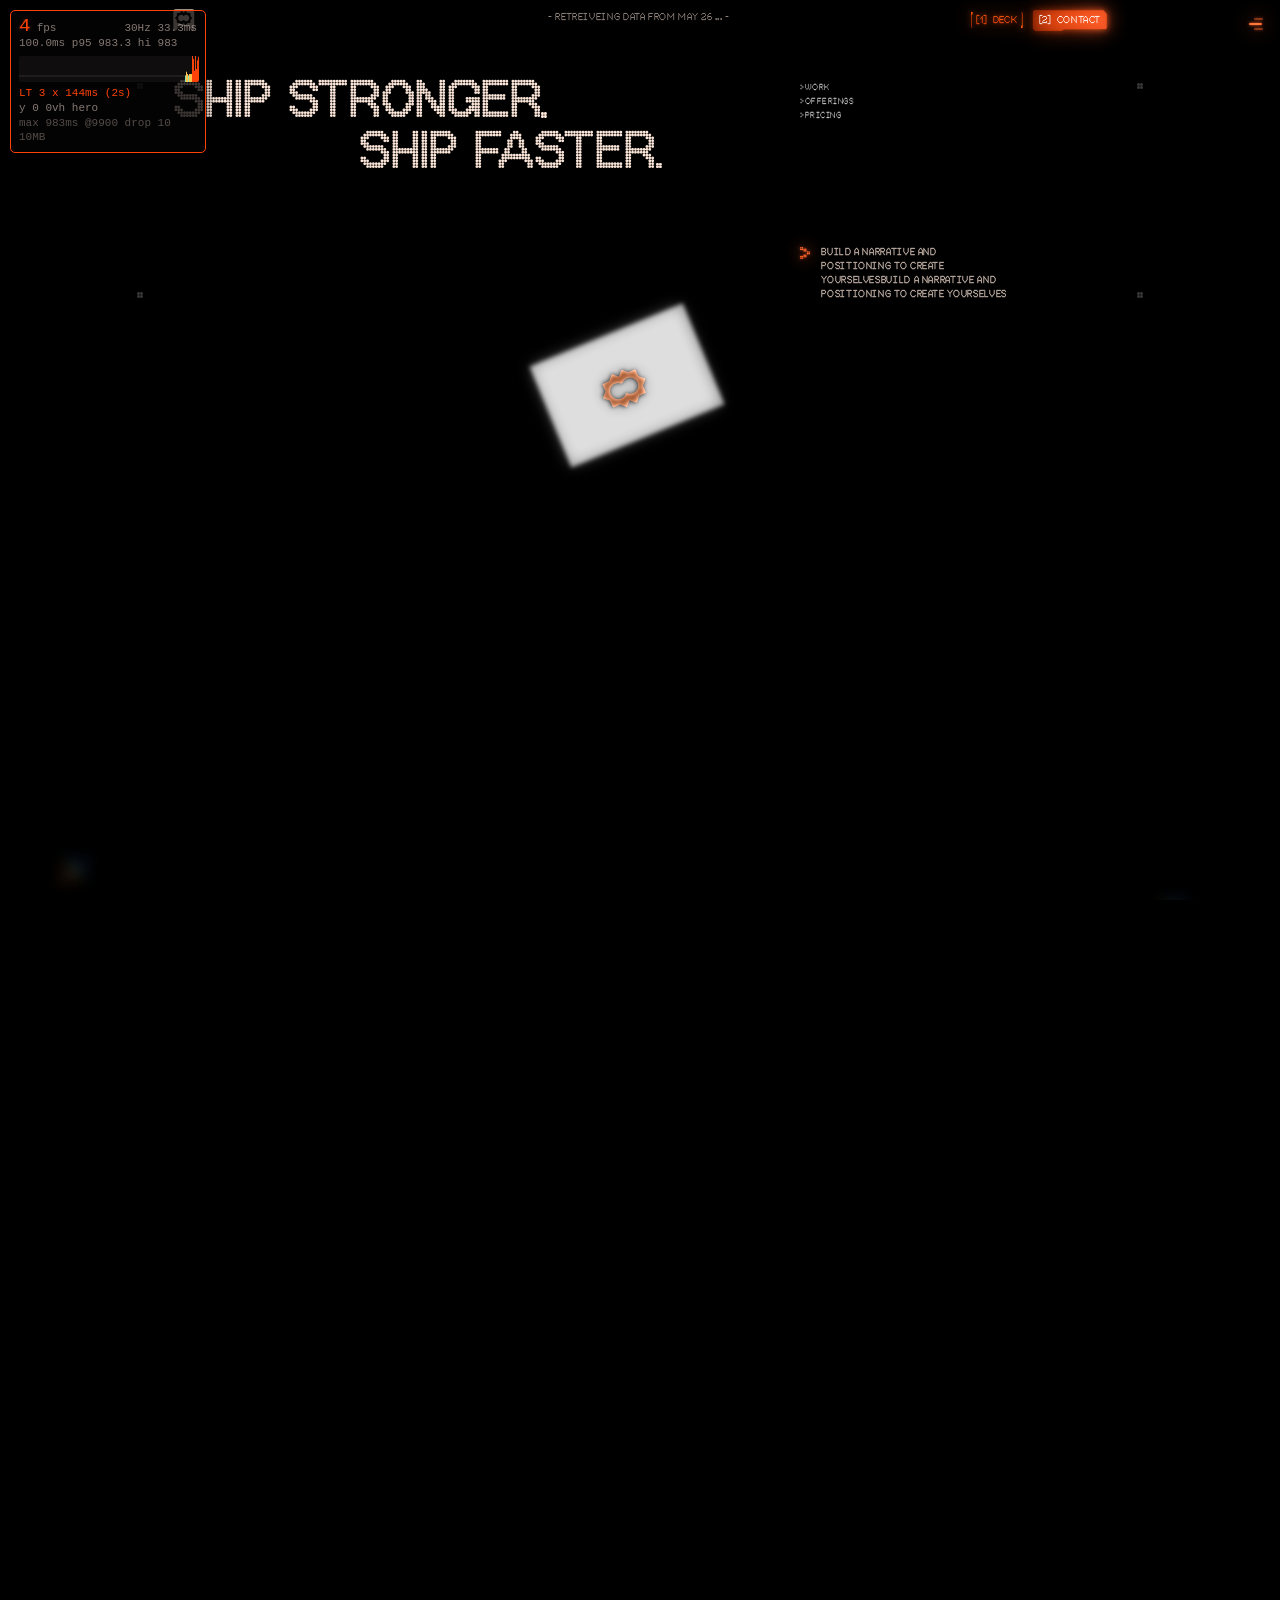
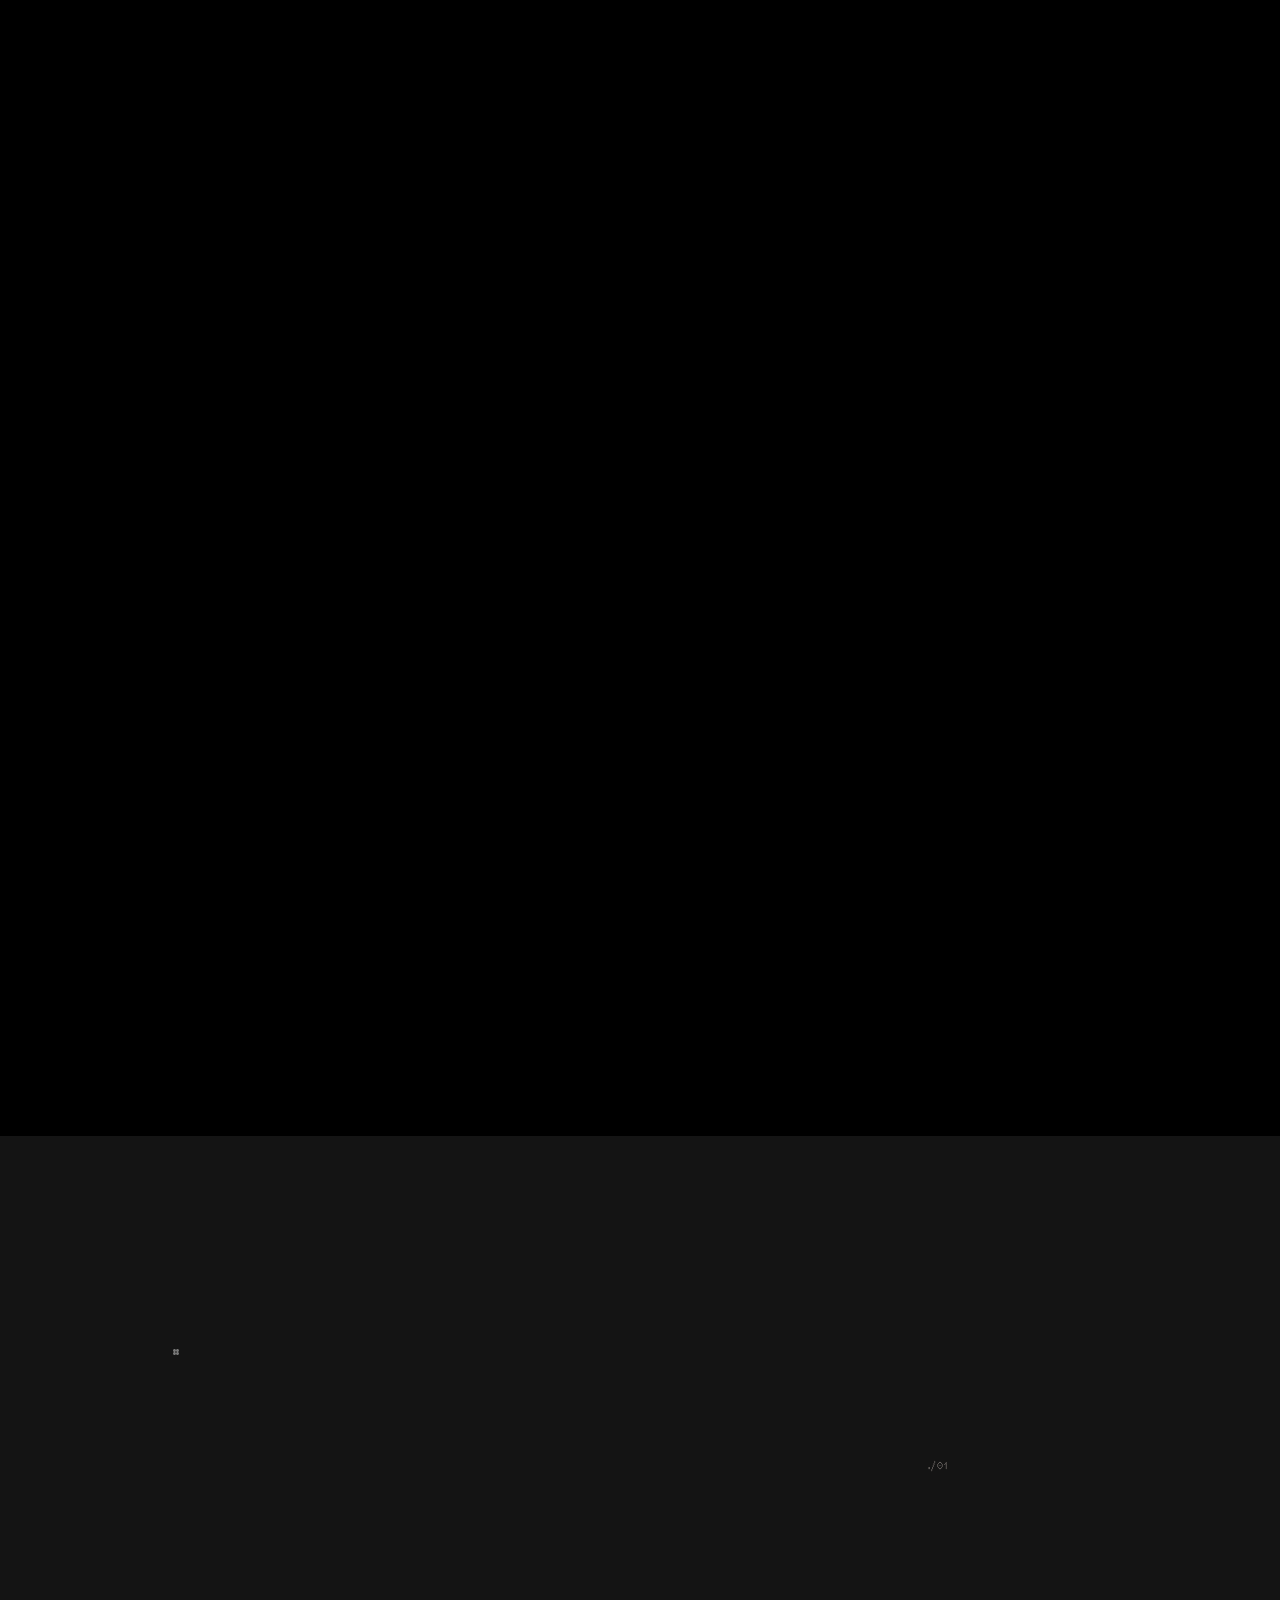
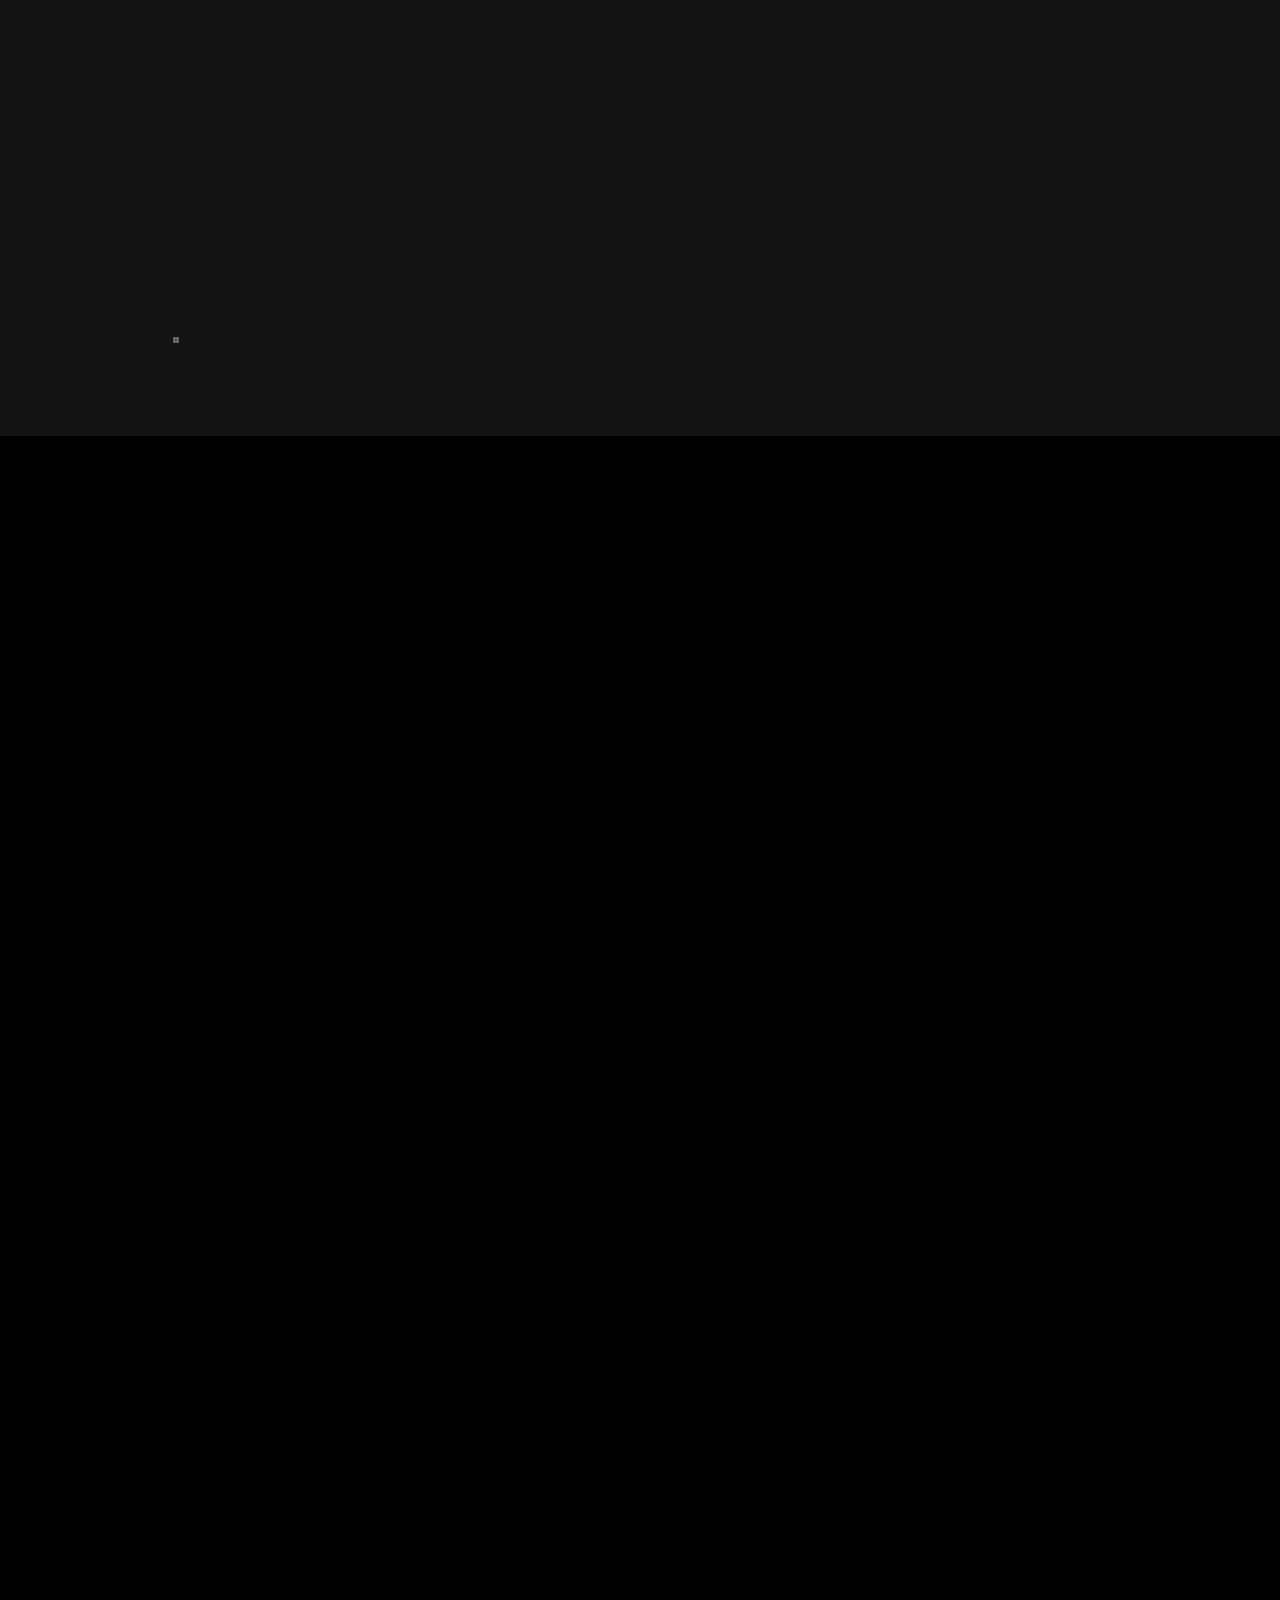
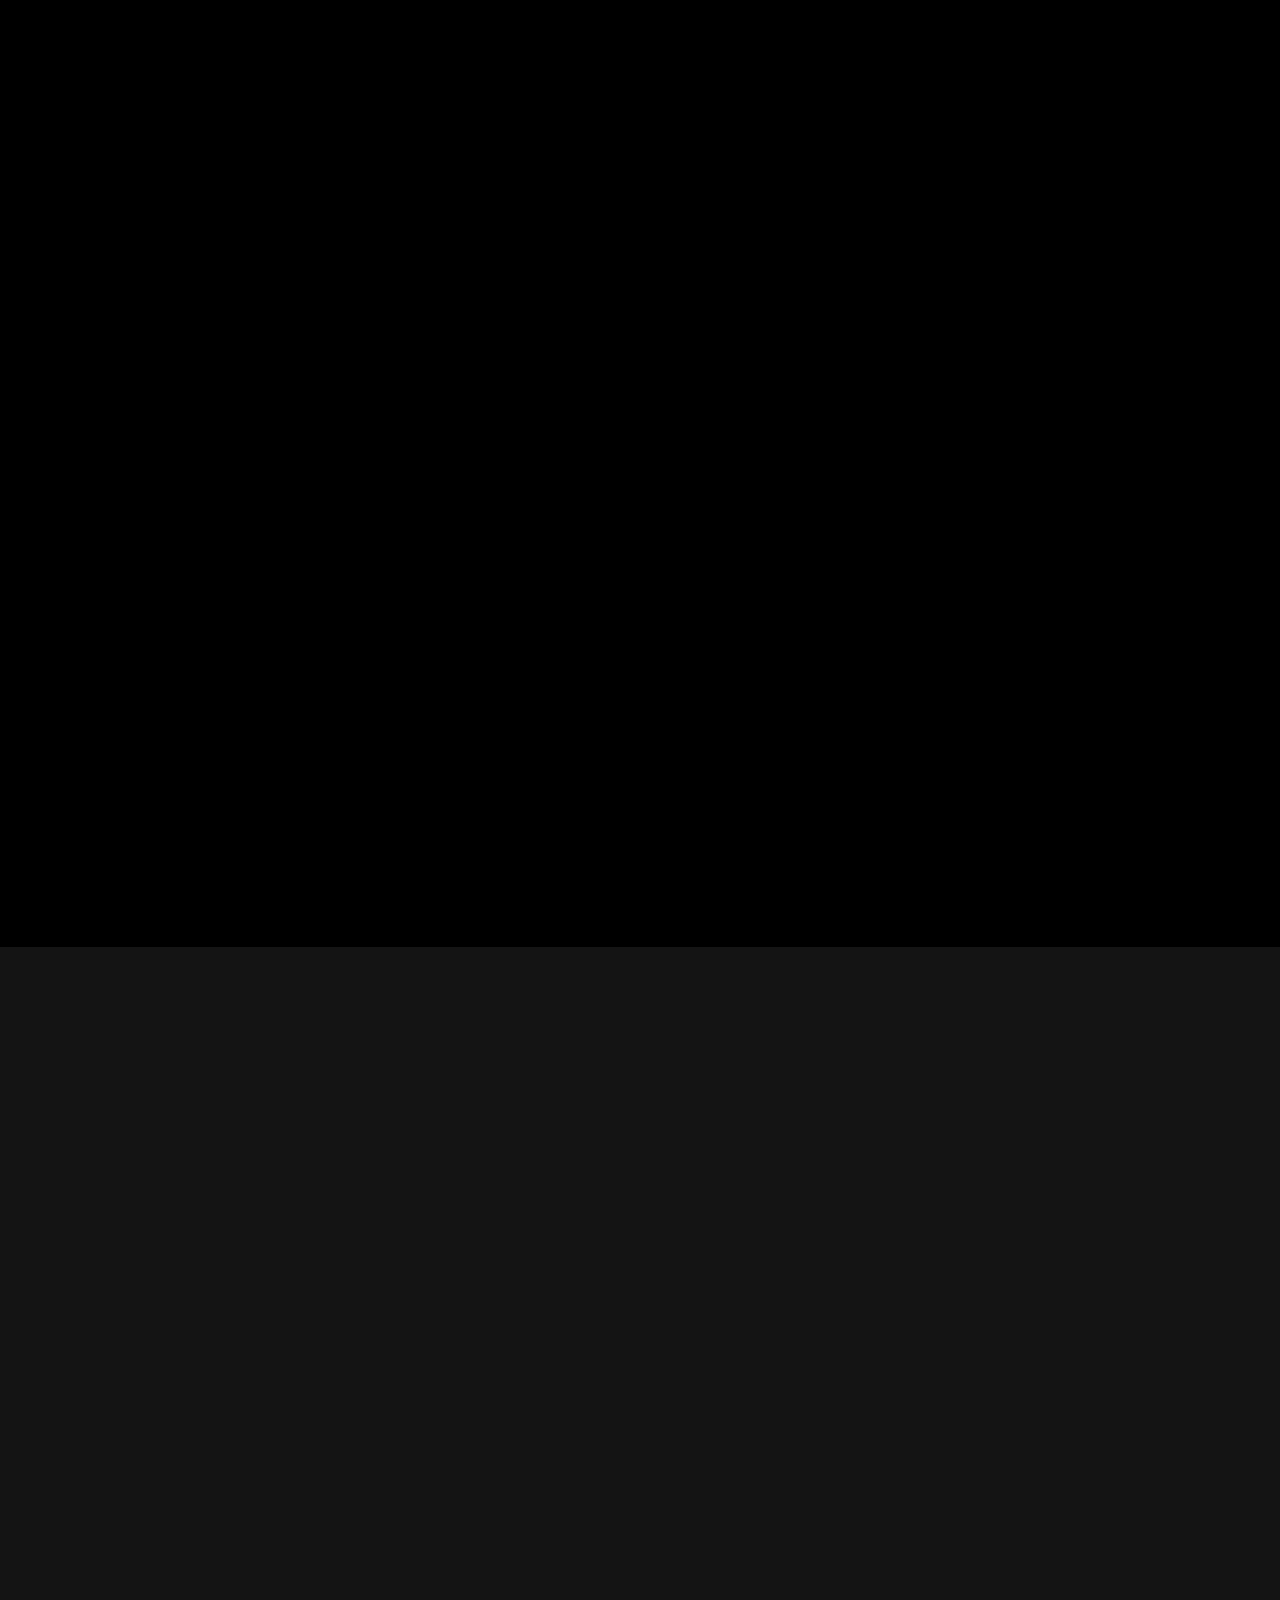
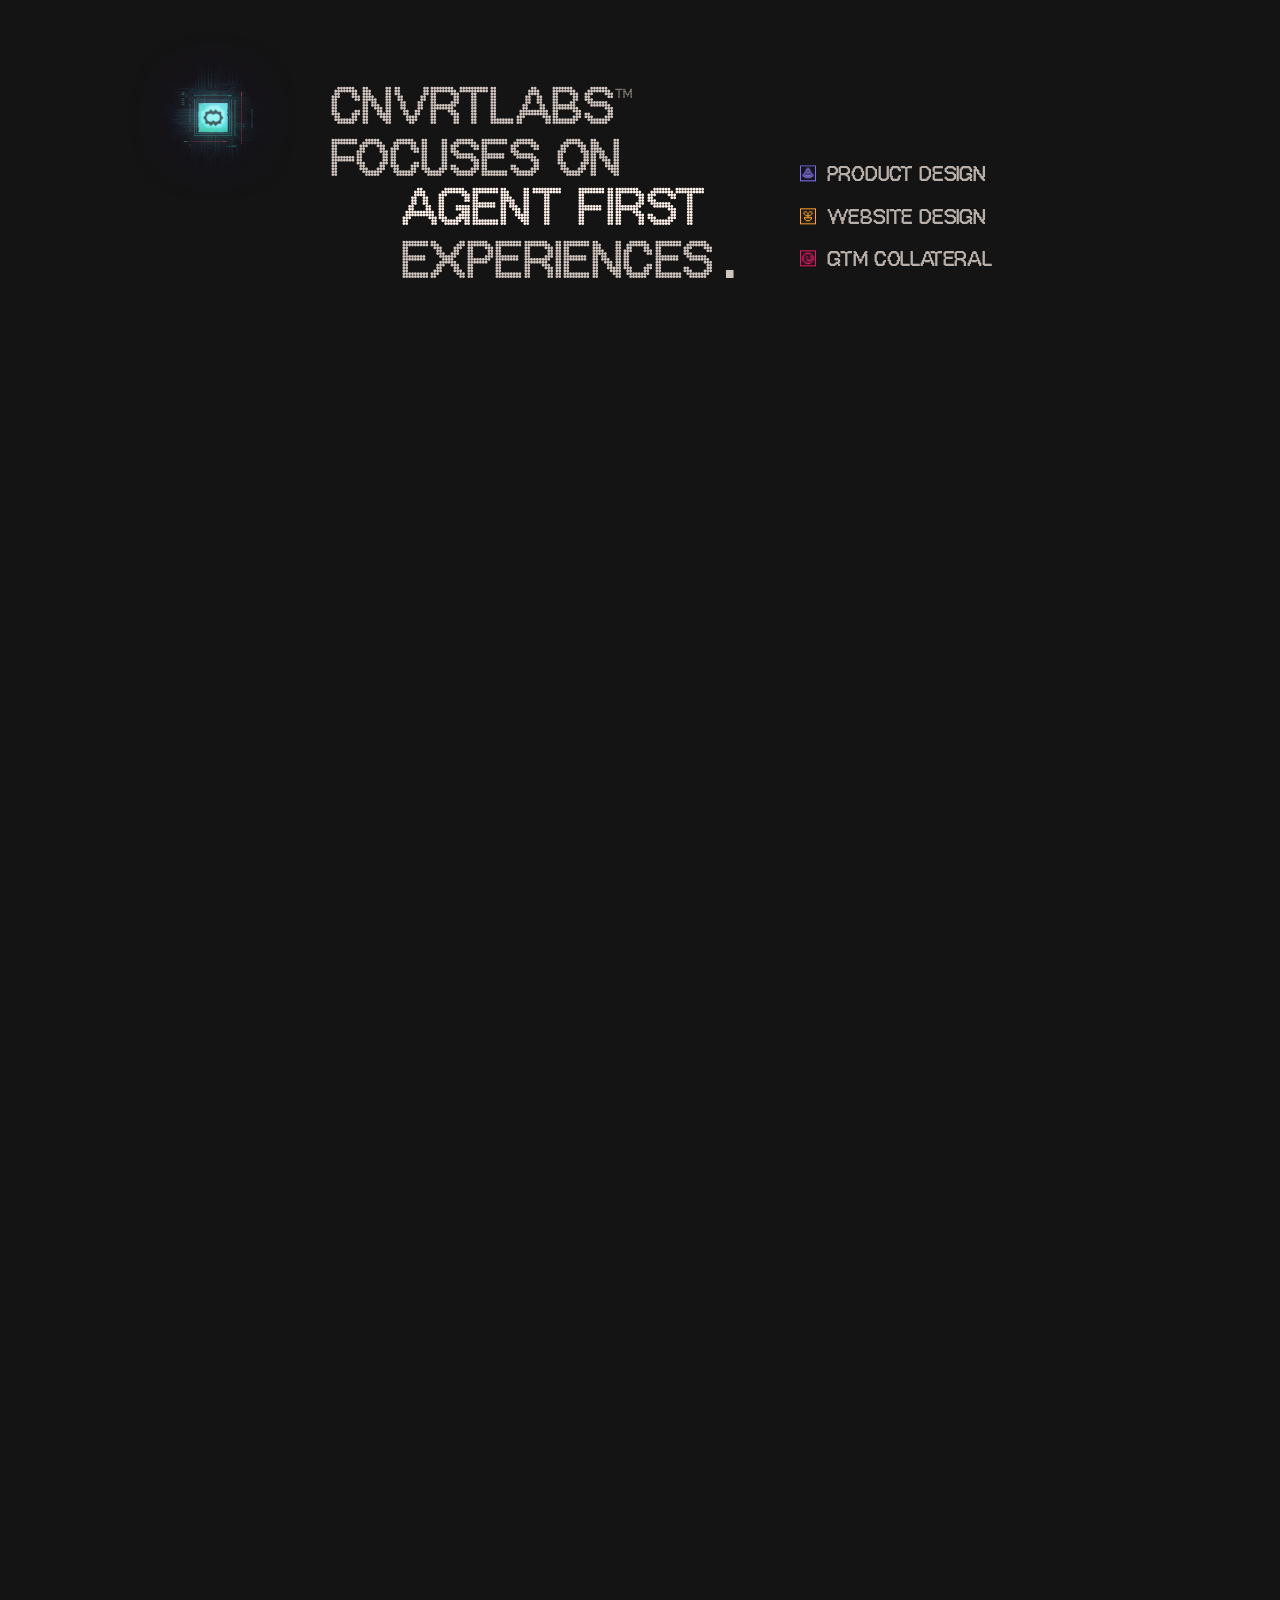
==== commit 11ed3198: "Frame meter, and the five days of work that were never committed Everything between 8bad4a3 and now," ====
--- a/index.html
+++ b/index.html
@@ -27,6 +27,13 @@
      scrollbar (once more sections land) can't push --u out of sync. */
   --u: calc(100vw / 1920);
 
+  /* The same unit, CAPPED at 1:1. Above a 1920 viewport this stops growing, so
+     anything measured in it holds its design size instead of scaling up with
+     the window. The footer re-declares --u as this for its whole DOM subtree:
+     the reticle and the starfield there are screen-relative and want the room,
+     the type does not. Nothing else uses it yet. */
+  --ucap: min(1px, calc(100vw / 1920));
+
   --cream:      #FAE5D8;   /* rgba(250,229,216) — headline / body text        */
   --orange:     #FF4208;
   --orange-lt:  #FF5A27;
@@ -41,6 +48,19 @@
      y1 = 1.03 puts a hair of overshoot in — legal in CSS, only x is clamped. */
   --pop-ease: cubic-bezier(0, 1.03, 0, .99);
   --pop-dur: 800ms;
+
+  /* the nav's curve, taken from the Figma interaction panel. A hard S:
+     it barely moves for the first beat, crosses almost all of the
+     distance in the middle third, then eases out long. That is what
+     makes an expansion read as ONE mass being pushed rather than as a
+     box being resized, and it is why the contents can start while the
+     plate is still travelling without looking asynchronous. */
+  --nav-ease: cubic-bezier(0,.99,.01,.99);
+  /* NOTE: this one is near-vertical off the origin — ~99% of the travel
+     happens in the first few percent of the duration, then it settles
+     for the rest. It belongs to the TOP NAV's collapse/expand only.
+     Anything that slides a large surface (the side panel) reads as a
+     jump on it and uses --expo instead. */
 
   /* hero.mp4 is 3832x2164 — NOT the 1920x1083 of the Figma still. The overlay
      box below is driven off this, so replacing the clip means updating it. */
@@ -69,8 +89,41 @@
 /* Figma: 'hero frame' 1920x1080, clipsContent = true.
    isolation:isolate reproduces the frame boundary so every mix-blend-mode
    child composites against the video below it and nothing outside the hero. */
+/* The hero is now a SCROLL SCENE. Figma 'hero frame state 1' (501:2838) settles
+   into 'hero frame state 2' (501:2748); both are 1920x1239 with the 100vh line
+   at y=1080. Only three layers actually move — the video box, the roundframe
+   and the plus frame. Every other element is at identical coordinates in the
+   two frames and simply sits still while they travel.
+
+   --hero-travel is the single source of truth for how long that takes. The
+   scroll loop reads it off this rule rather than carrying its own copy, so the
+   section height and the progress denominator cannot drift apart. 250 = the
+   settle advances at 63% of normal speed, so it spends 100/0.63 = 159vh of
+   scroll. */
 .hero{
+  --hero-travel:159;
+  /* Dead scroll between the state settle finishing and the shimmer starting.
+     Nothing moves through it — the hero just sits at state 2. It exists because
+     the two phases butting straight up against each other read as a stumble:
+     the eye is still following the settle when the front appears. It also gives
+     the creep somewhere to begin from rest rather than from the tail of the
+     previous motion. */
+  --hero-dwell:45;
   position:relative;
+  width:100%;
+  /* travel (state 1 -> state 2) + one viewport for the panel. Nothing is
+     reserved for the envelope: the shader is scoped to the hero now, so the
+     next section simply rises over it on the normal hand-off instead of having
+     to wait for the effect to finish. No gap between the sections. */
+  height:calc((var(--hero-travel) + var(--hero-dwell) + 100) * 1vh);
+  background:#000;
+}
+/* The pinned viewport. Everything that used to live on .hero is here now: this
+   is the 1920x1080 frame boundary, and isolation:isolate reproduces it so every
+   mix-blend-mode child composites against the video below it and nothing
+   outside the hero. */
+.hero__panel{
+  position:fixed; top:0; left:0;
   width:100%;
   height:100vh;
   min-height:calc(560 * var(--u));
@@ -79,6 +132,88 @@
   background:#000;
 }
 
+/* ---- phase 2: the shader envelope --------------------------------------
+   Once the state animation lands, the sticky panel releases and would scroll
+   away at 100% like any other section. Pushing it back DOWN by (1 - heroPar)
+   of the distance travelled leaves it creeping up at heroPar instead, without
+   taking it out of flow or pinning it again. Offerings below is untouched and
+   still rises at full speed, so it closes on the hero and overlaps it — which
+   is what sells the hero being left behind rather than merely moving slowly.
+
+   Written by the shader's draw loop, so it lands on the same frame as the
+   render and cannot tear against the envelope. */
+.hero__panel{transform:translateY(var(--hero-creep, 0px));}
+
+/* The panel is FIXED for both phases, and that is two fixes in one.
+
+   It was in flow to begin with: it scrolled away at 100% on the compositor
+   while the creep pushed it back +90% from a rAF callback on the main thread —
+   two large opposing motions resolved at different latencies, so a single frame
+   of lag showed as ninety percent of a frame's scroll distance of shake.
+
+   Fixing it only for phase 2 cured that but left a JUMP at the hand-off.
+   Sticky releases the instant the section's bottom reaches the fold, and the
+   class that pinned it could only be applied on the next animation frame — so
+   for one frame the panel scrolled at full speed before snapping back.
+
+   Fixed throughout, there is no switch to mistime and nothing for the creep to
+   fight: the panel never moves with the document at all, and the 10% creep is
+   the only thing that ever displaces it. */
+
+/* The part of the hero the black has NOT reached yet, losing its light. A flat
+   veil and not filter:brightness(), because the shimmer line is drawn on the
+   canvas ABOVE this and brightness would crush that too. */
+.hero__panel::after{
+  content:'';
+  position:absolute; inset:0;
+  background:#000;
+  opacity:var(--hero-dark, 0);
+  pointer-events:none;
+}
+/* set once the envelope has finished AND faded — before that the hero is still
+   the thing being devoured and has to stay visible under the canvas */
+.hero[data-off="1"]{visibility:hidden;}
+
+/* The shader canvas: fixed, full viewport, and BEHIND section 2 by plain source
+   order — it sits before that section in the DOM and carries no z-index, like
+   everything else in this file.
+
+   Section 2 is what clips it, and that is the point rather than a limitation.
+   The two now share one fill (#000), so the section's top edge cuts the shader
+   off invisibly and the effect reads as emerging upward out of it. There is no
+   artificial cut line any more: an earlier version lifted this above everything
+   and clipped it with inset(), which put a hard full-width horizontal edge
+   across the hero wherever that clip landed. */
+#env{
+  position:fixed; inset:0;
+  width:100%; height:100%;
+  display:block;
+  pointer-events:none;
+}
+
+/* The vignette, on the shader's own geometry rather than a re-derived one:
+   --vig-top is written by applyCss() straight from P.vigTop, and buildVig()
+   fills it with the same 25-stop smootherstep ramp the harness uses. Guessing
+   at this from the Figma band put it in a different place and the bottom of
+   the frame did not match. */
+.hero__vig{
+  position:absolute; left:0; right:0;
+  top:var(--vig-top, 105.5vh);
+  bottom:0;
+  pointer-events:none;
+}
+
+/* ------------------------------------------------------------ composition ---
+   The Figma frame is 1239 tall against a 100vh line at 1080, so the design runs
+   159 design px PAST the fold — the band the video keeps filling once the frame
+   extends beyond it. Floored at 100vh so a viewport taller than 16:9 can never
+   leave the composition short of the panel it sits in. */
+.hero__comp{
+  position:absolute; left:0; top:0;
+  width:100%;
+  height:max(calc(1239 * var(--u)), 100vh);
+}
+
 /* ---------------------------------------------------------------- media ---
    The video and the TV-screen overlay live in ONE box that is exactly the
    object-fit:cover rectangle. Because the box carries the video's own aspect
@@ -87,16 +222,39 @@
    since cover crops a different amount on each axis as the aspect changes.
 
    cover math: width must satisfy w >= 100vw AND w/ar >= 100vh. */
+/* State 2 (501:2749) puts the video box at 2404x1357 @ (-242,-59) inside the
+   1920x1239 frame — dead centre, so it reduces to a centred box and the state
+   transform below only ever has to scale and spin it about its own middle.
+
+   Width is the max of the design box and the two cover terms; height is DERIVED
+   from it rather than max'd independently, because two independent max() calls
+   can each pick a different branch and silently break the aspect ratio — which
+   would unweld the .tv overlay. */
 .hero__media{
-  --mw: max(100vw, calc(100vh * var(--video-ar)));
-  --mh: max(100vh, calc(100vw / var(--video-ar)));
+  --mw: max(calc(2404 * var(--u)), 100vw, calc(100vh * var(--video-ar)));
+  --mh: calc(var(--mw) / var(--video-ar));
   position:absolute;
   left:50%; top:50%;
-  transform:translate(-50%,-50%);
   width:var(--mw);
   height:var(--mh);
-  /* one design px of the 1920x1083 still that the overlay was drawn against */
+  /* one design px of the 1920x1083 still that the overlay was drawn against.
+     A pure fraction of the box, so it survives the box changing size. */
   --tvu: calc(var(--mw) * 0.00051665);
+
+  /* State 1 -> state 2, written by the scroll loop. The defaults ARE state 2,
+     so the settled hero is correct before a single frame has run.
+
+     Both frames' relativeTransform matrices reduce to a delta about the shared
+     centre. s2's centre is (960,619.5) — the exact middle of the frame — and
+     s1's works out to (984.375,619.138), so the whole move is a 1.1365x zoom
+     and a 5.29deg spin with a 24px nudge, not a reposition. Rotating about the
+     centre rather than the top-left is what lets one transform cover both. */
+  --hx:0; --hy:0; --hr:0; --hsx:1; --hsy:1;
+  transform:
+    translate(-50%,-50%)
+    translate(calc(var(--hx) * var(--u)), calc(var(--hy) * var(--u)))
+    rotate(calc(var(--hr) * 1deg))
+    scale(var(--hsx), var(--hsy));
 }
 
 /* Figma: 'Frame 1820556622 1' 1920x1083, IMAGE fill scaleMode=FILL.
@@ -107,6 +265,7 @@
   object-fit:cover; object-position:center;
   pointer-events:none;
 }
+
 
 /* Figma 427:3424 'actual screen' — masks off the logo that morphs inside the
    TV. Placed by measuring the blown-out screen in the video itself (median over
@@ -138,13 +297,43 @@
 
 .abs{position:absolute}
 
+/* ---- the hero's type block: ABSOLUTE, never relative ----
+   Figma 584:9611 specifies this directly. The block is 1508.1x439 at x=206 in
+   a 1920 frame and STILL 1508.1x439, at x=1166, in a 3840 one — identical
+   size, re-centred — while the background plate goes 2404 -> 4324. So on a
+   bigger monitor the type does not grow: the picture does.
+
+   One wrapper does all of it. The box is 1920 design units wide measured in
+   --ucap (= --u capped at 1:1), centred, and it re-declares --u as that capped
+   unit for everything inside. Every child therefore keeps the literal Figma
+   coordinate it already had — nothing below needed rewriting — and simply
+   stops growing once the viewport passes 1920.
+
+   Below 1920, --ucap is identical to --u and this wrapper changes nothing at
+   all. The block's own centre is design x=960.05 (206 -> 1714.1), i.e. the
+   centre of the 1920 box, so centring the box centres the block.
+
+   NOT capped, deliberately: the video, the shader envelope, the vignette and
+   the plus frame. Those are the "background gets bigger" half of the spec. */
+.hero__type{
+  position:absolute; top:0; left:50%;
+  width:calc(1920 * var(--ucap));
+  height:calc(1080 * var(--ucap));
+  margin-left:calc(-960 * var(--ucap));
+  --u: var(--ucap);
+  /* the wrapper is a positioning box, not a surface — it must not swallow
+     hits meant for the video or the section beneath it */
+  pointer-events:none;
+}
+.hero__type a{pointer-events:auto;}
+
 /* =====================================================================
    TOP BAR
    ===================================================================== */
 
 /* Figma 423:1522 'Frame 22' — 32.002x32 @ (14,14), vector fill #FAE5D8 */
 /* ---------------------------------------------------------------- chrome ---
-   Logo, nav and agent bar are one fixed layer shared by every section, so they
+   Logo and nav are one fixed layer shared by every section, so they
    persist across the scroll instead of each section carrying its own copy.
    They live as direct children of <body>: a fixed element still PAINTS inside
    its ancestor's stacking context, so leaving them in .hero (isolate +
@@ -159,7 +348,8 @@
      over the dark plate and inverts to dark if it ever crosses a bright frame
      of the video — which is the point of using it over a moving backdrop. */
   mix-blend-mode:exclusion;
-  left:calc(14 * var(--u));
+  /* 501:2799 — the mark moved off the corner to make room for the menu button */
+  left:calc(260 * var(--u));
   top:calc(14 * var(--u));
   width:calc(33 * var(--u));
   height:calc(32 * var(--u));
@@ -185,27 +375,29 @@
   white-space:nowrap;
 }
 
-/* Figma 423:1527 'CNVRTLABS' — OffBit DotBold 28/22.4 (0.8), ls 0, #FAE5D8.
-   Sits 10px below its 32px-tall wrapper frame (423:1530 @ y=123). */
-.wordmark{
-  left:calc(885 * var(--u));
-  top:calc(133 * var(--u));
-  width:calc(151 * var(--u));
-  height:calc(22 * var(--u));
-  font:700 calc(28 * var(--u))/calc(22.4 * var(--u)) 'OffBit Trial',monospace;
-  letter-spacing:0;
-  color:var(--cream);
-  white-space:nowrap;
-}
+/* ---- the top bar over the WORK section ----
+   Figma's work frames carry no chrome at all, and the one thing that reads as
+   "top left" is the MENU BUTTON — it is the only item actually in the corner.
+   The logo sits at x=260 (it was moved off the corner to make room for the
+   button), the ticker at 822 and the nav cluster at 1456, so those three go and
+   the button stays. Driven by a class on <html> from the work module, because
+   the chrome is a sibling of every section rather than a child of any of them.
+   pointer-events too: a faded-out CONTACT button is still clickable. */
+.logo, .ticker, .nav{transition:opacity .35s var(--ease);}
+html.wk-solo .logo,
+html.wk-solo .ticker,
+html.wk-solo .nav{opacity:0; pointer-events:none;}
 
 /* =====================================================================
-   NAV  — Figma 423:1531, 204x24 @ (1692,18), auto-layout H, gap 16
+   NAV  — Figma 501:2758 'Frame 1820556634', 206x24 @ (1456,18), auto-layout
+   H, gap 16. Was 204x24 @ (1692,18); only the cluster's x and the wrapper
+   width changed, both buttons keep their local offsets (DECK 0, CONTACT 94).
    ===================================================================== */
 .nav{
   position:fixed;
-  left:calc(1692 * var(--u));
+  left:calc(1456 * var(--u));
   top:calc(18 * var(--u));
-  width:calc(204 * var(--u));
+  width:calc(206 * var(--u));
   height:calc(24 * var(--u));
 }
 
@@ -358,25 +550,32 @@
 .btn-contact:focus-visible #gContactFace .cf-b{stop-color:#FF4027; stop-opacity:1;}
 
 /* =====================================================================
-   HEADLINE — Figma 425:3041, 620.593x325 @ (25,245)
-   OffBit DotBold 96 / 76.8 (0.8), ls -1%, #FAE5D8
+   HEADLINE — two separate frames now, not one wrapped block:
+     501:2801 'SHIP STRONGER' 551x52 @ (260,125)
+     501:2807 'SHIP FASTER'   422x53 @ (538,201)
+   OffBit DotBold 80 / 64 (0.8), ls 0, #FAE5D8.
+   The old build set this 96/76.8 at ls -1%; the new frames measure 80/64 at
+   ls 0, so size AND tracking both moved, and each row is now a single line of
+   text rather than half of a wrapped pair.
+   .headline is a bare anchor at the first row's origin and the rows carry
+   their own Figma offsets from it, so each still reads as its own frame.
    ===================================================================== */
 .headline{
-  left:calc(25 * var(--u));
-  top:calc(245 * var(--u));
-  width:calc(620.593 * var(--u));
-  height:calc(325 * var(--u));
+  left:calc(260 * var(--u));
+  top:calc(125 * var(--u));
+  width:calc(700 * var(--u));
+  height:calc(129 * var(--u));
 }
 .hl{position:absolute;}
 .hl__text{
   display:block;
   margin:0;
-  font:700 calc(96 * var(--u))/calc(76.8 * var(--u)) 'OffBit Trial',monospace;
-  letter-spacing:-.01em;
+  font:700 calc(80 * var(--u))/calc(64 * var(--u)) 'OffBit Trial',monospace;
+  letter-spacing:0;
   color:var(--cream);
-  white-space:pre-line;
-}
-/* the squircle full-stop cluster (Figma 423:1506 / 423:1510, 8.594x8.787) */
+  white-space:nowrap;
+}
+/* the squircle full-stop cluster (Figma 501:2803 / 501:2809, 8.594x8.787) */
 /* Same ceil'd-export correction as the DECK brackets: the 9x9 canvas holds
    artwork scaled by 9 / 8.78711 = 1.024227, which is why its ink measures
    8.80161 wide — divide that back and you get Figma's 8.59341 exactly. */
@@ -385,21 +584,24 @@
   width:calc(8.7871 * var(--u));
   height:calc(8.7871 * var(--u));
 }
-/* Figma 425:3039 — 462.593x154 @ (0,0); text 448 wide; dot @ (454,130) */
-.hl--1{left:0; top:0; width:calc(462.593 * var(--u)); height:calc(154 * var(--u));}
-.hl--1 .hl__text{width:calc(448 * var(--u));}
-.hl--1 .hl__dot {left:calc(454 * var(--u)); top:calc(130 * var(--u));}
-/* Figma 425:3040 — 333.593x154 @ (287,171); text 322 wide; dot @ (325,131) */
-.hl--2{left:calc(287 * var(--u)); top:calc(171 * var(--u)); width:calc(333.593 * var(--u)); height:calc(154 * var(--u));}
-.hl--2 .hl__text{width:calc(322 * var(--u));}
-.hl--2 .hl__dot {left:calc(325 * var(--u)); top:calc(131 * var(--u));}
+/* 501:2801 — 551x52 @ (260,125), i.e. (0,0) here; text 550 wide; dot @ (552,43) */
+.hl--1{left:0; top:0; width:calc(551 * var(--u)); height:calc(52 * var(--u));}
+.hl--1 .hl__text{width:calc(550 * var(--u));}
+.hl--1 .hl__dot {left:calc(552 * var(--u)); top:calc(43 * var(--u));}
+/* 501:2807 — 422x53 @ (538,201), i.e. (278,76) here; text 443 wide; dot @ (446,43).
+   The text runs WIDER than its own frame in Figma too — it overhangs by 21 and
+   the dot is placed past that, so neither is clipped nor shrunk to fit. */
+.hl--2{left:calc(278 * var(--u)); top:calc(76 * var(--u)); width:calc(422 * var(--u)); height:calc(53 * var(--u));}
+.hl--2 .hl__text{width:calc(443 * var(--u));}
+.hl--2 .hl__dot {left:calc(446 * var(--u)); top:calc(43 * var(--u));}
 
 /* =====================================================================
-   SUB TEXT — Figma 425:3042, 311x84 @ (1487,472), auto-layout H gap 17
+   SUB TEXT — Figma 506:3173 'Frame 2085667642', 311x84 @ (1200,369),
+   auto-layout H gap 17. Box and contents unchanged; it only moved.
    ===================================================================== */
 .sub{
-  left:calc(1487 * var(--u));
-  top:calc(472 * var(--u));
+  left:calc(1200 * var(--u));
+  top:calc(369 * var(--u));
   width:calc(311 * var(--u));
   height:calc(84 * var(--u));
 }
@@ -438,149 +640,362 @@
 }
 
 /* =====================================================================
-   AGENT BAR — Figma 423:1573, 277x33 @ (1615,983)
-   = 28 from the right edge, 64 from the bottom
+   HERO NAV — Figma 506:3180 'Frame 2085667692', 86x55 @ (1200,125)
    ===================================================================== */
-/* Hero puts this at 28/64 from the corner, the offerings frame at 30/48.
-   One fixed bar can only have one position — using the hero's. */
-.agent{
+/* Figma sets this in PP NeueBit Bold 18/12.854, ls 1.08. That face is not one
+   of the four supplied (see the file header), and the CONTACT button already
+   established the substitution for it: MD Thermochrome, sized DOWN from the
+   NeueBit figure because NeueBit is far more condensed. 20 -> 16 there, so 18
+   scales to 14 here — and 14 is also the largest size at which >OFFERINGS, the
+   longest of the three, still fits the 86-wide column without wrapping.
+   Rows are 13 tall on an 8 gap: 13+8+13+8+13 = 55, the frame height exactly. */
+.hnav{
+  left:calc(1200 * var(--u));
+  top:calc(125 * var(--u));
+  width:calc(86 * var(--u));
+  height:calc(55 * var(--u));
+}
+.hnav a{
+  position:absolute;
+  left:0;
+  height:calc(13 * var(--u));
+  font:500 calc(14 * var(--u))/calc(13 * var(--u)) 'MD Thermochrome',monospace;
+  letter-spacing:.06em;
+  color:#fff;
+  text-decoration:none;
+  white-space:nowrap;
+}
+.hnav a:nth-of-type(1){top:0;}
+.hnav a:nth-of-type(2){top:calc(21 * var(--u));}
+.hnav a:nth-of-type(3){top:calc(42 * var(--u));}
+
+/* =====================================================================
+   GRID MARKS — Figma 501:2818 / 2823 / 2828 / 2833, 9.11x9.11, opacity .5
+   ===================================================================== */
+/* Four corner ticks that bracket the text block: (206,125) and (206,438) on
+   the left, (1705,125) and (1705,438) on the right. The pairs are different
+   artwork, not one asset flipped — the left mark's notch faces right and the
+   right mark's faces left, so each is exported separately. */
+.gridmark{
+  position:absolute;
+  width:calc(9.11035 * var(--u));
+  height:calc(9.11035 * var(--u));
+  opacity:.5;
+}
+.gridmark--tl{left:calc(206  * var(--u)); top:calc(125 * var(--u));}
+.gridmark--bl{left:calc(206  * var(--u)); top:calc(438 * var(--u));}
+.gridmark--tr{left:calc(1705 * var(--u)); top:calc(125 * var(--u));}
+.gridmark--br{left:calc(1705 * var(--u)); top:calc(438 * var(--u));}
+
+/* =====================================================================
+   ROUNDFRAME + PLUS FRAME — the two travelling ornaments
+   ===================================================================== */
+/* Both are laid out at their STATE 2 geometry and carry a transform that is
+   identity there, so the settled frame is exact by construction and only the
+   moving half depends on the scroll loop being correct.
+
+   Both turn about their own CENTRE, which is the default transform-origin and
+   is why neither rule sets one.
+
+   An earlier pass anchored these at 0 0, reasoning that Figma's
+   relativeTransform places a layer's origin at its top-left. That reaches the
+   right endpoints and is wrong in between: rotating about a corner swings the
+   piece through an arc, and a 2755px layer swung through 111 degrees travels a
+   long way across the frame on its way to a pose it was always going to land
+   in. It reads as being flung rather than turning.
+
+   Solving both poses as a delta between CENTRES shows why it never needed to.
+   The centres barely move at all:
+
+     roundframe   s1 (966.5003, 516.5002)   s2 (966.2792, 516.2799)
+     plus frame   s1 (960.5000, 515.5006)   s2 (960.4999, 515.4995)
+
+   A fifth of a pixel on one, nothing at all on the other. Both were placed
+   concentric in the two frames, so the move is a pure enlarge-and-rotate in
+   place — what Figma itself would tween — and the residual deltas below are
+   carried only because they are measured rather than assumed.
+
+     roundframe  511:4198  723.4374 sq @ (604.5605,154.5605)  rot 0
+              -> 511:4200  2755 sq @ (180.2408,2298.8606)     rot -111.1961 (CSS)
+     plus frame  511:4199  767 sq @ (577,132)                 rot 0
+              -> 511:4201  2371 sq @ (-714.9678,455.2674)     rot -42.9411 (CSS) */
+.hero__round{
+  position:absolute;
+  left:calc(604.5605 * var(--u));
+  top:calc(154.5605 * var(--u));
+  width:calc(723.4374 * var(--u));
+  height:calc(723.4389 * var(--u));
+  /* 0.8 in BOTH states now, so nothing to animate — and it is baked into the
+     exported asset rather than set here, because the export carries it. */
+  --rx:0; --ry:0; --rr:0; --rs:1;
+  transform:translate(calc(var(--rx) * var(--u)), calc(var(--ry) * var(--u)))
+            rotate(calc(var(--rr) * 1deg))
+            scale(var(--rs));
+}
+/* Re-authored as one stroked vector, and INLINED rather than an <img> for one
+   reason: Figma holds this stroke at 1px in BOTH states — it does not scale the
+   stroke with the node, which is 767 in one frame and 2371 in the other. A CSS
+   transform:scale() scales the rasterised result and would carry the stroke up
+   with it, so at state 1 a 1px hairline would render 3.09px thick. Dividing the
+   width back out by exactly the scale the scroll loop is applying holds it at
+   one design px the whole way in.
+   Inline also means the stroke is reachable from CSS at all, which it is not
+   through an <img>. */
+.hero__plus{
+  position:absolute;
+  left:calc(577 * var(--u));
+  top:calc(132 * var(--u));
+  width:calc(766.9998 * var(--u));
+  height:calc(766.9991 * var(--u));
+  --px:0; --py:0; --pr:0; --ps:1;
+  transform:translate(calc(var(--px) * var(--u)), calc(var(--py) * var(--u)))
+            rotate(calc(var(--pr) * 1deg))
+            scale(var(--ps));
+}
+.hero__round img,
+.hero__plus svg{position:absolute; inset:0; width:100%; height:100%;}
+
+/* ---- the HUD lens, on the two ornaments ---------------------------------
+   These are the pieces that fly in from off-frame, so these are the pieces
+   that carry the footer HUD's treatment: warp, edge blur and chromatic
+   aberration, all decaying to nothing as they settle.
+
+   They are <img> line art, which is why this can be a real `filter` chain
+   rather than the backdrop-filter dance a <video> would have forced — and it
+   is the only reason a genuine per-pixel WARP is affordable here at all.
+
+   The cost is bounded by LAYOUT size, not by what you see. CSS filter is
+   applied in the element's own coordinate system and the transform maps the
+   filtered result afterwards, so the chain runs over 724x724 and 767x767 even
+   at state 1 where the roundframe covers 4342px. The flip side is that the
+   blur and the split are magnified by that same scale, which is the behaviour
+   we want: the piece that is further out is also the more distorted one, and
+   it costs nothing to get.
+
+   filter is set inline by the scroll loop and cleared to none once settled.
+   feTurbulence is the expensive primitive in the chain; if the settle ever
+   feels heavy, HUD_WARP is the one constant to zero and the rest stays cheap. */
+
+/* =====================================================================
+   MENU BUTTON — Figma 506:3161 'Frame 2085667699', 34x31 @ (20,20)
+   ===================================================================== */
+/* Auto-layout with padding 8, so the 17.5209x15.0154 vector lands at (28,28).
+   Same triple stack as every other lit mark here: crisp, +blur 5 on SCREEN,
+   +blur 24 on LINEAR_DODGE, Figma radius halved for CSS as everywhere.
+
+   The three layers are SEPARATE fixed elements rather than children of the
+   button, and that is the whole reason the button is empty. position:fixed
+   establishes a stacking context, so a blended child inside it would composite
+   against that context's transparent backdrop instead of the video — the same
+   trap the file header records for .logo. As siblings under .chrome (which is
+   position:static) they reach the page behind them, exactly like .logo does. */
+.menu{
   position:fixed;
-  right:calc(28 * var(--u));
-  bottom:calc(64 * var(--u));
-  width:calc(277 * var(--u));
-  height:calc(33 * var(--u));
-}
-/* Figma 423:1574 — 29x29 @ (0,2), r3, clip, stroke 1 #FF4208, fill #FF4208 @ .6 */
-.agent__icon{
+  left:calc(20 * var(--u));
+  top:calc(20 * var(--u));
+  width:calc(34 * var(--u));
+  height:calc(31 * var(--u));
+  padding:0; border:0; background:none;
+  cursor:pointer;
+}
+.menu__bars{
+  position:fixed;
+  left:calc(28 * var(--u));
+  top:calc(28 * var(--u));
+  width:calc(17.5209 * var(--u));
+  height:calc(15.0154 * var(--u));
+  pointer-events:none;
+}
+.menu__bars--g1{mix-blend-mode:screen;       filter:blur(calc(2.5 * var(--u)));}
+.menu__bars--g2{mix-blend-mode:plus-lighter; filter:blur(calc(12  * var(--u)));}
+
+
+
+
+/* =====================================================================
+   SECTION 2 — Figma 518:4588, four 1920x1080 frames
+   (518:4448 / 4483 / 4518 / 4553)
+   =====================================================================
+   Unlike OFFERINGS, those four are NOT four states of a machine. They are a
+   storyboard of ONE scroll-driven letter reveal: frame 1 has the first line
+   and one counter, frame 4 has all four lines and four counters. So only the
+   LAST frame (518:4553) is built here, and the other three are positions the
+   reveal passes THROUGH. Every coordinate below is 518:4553's.
+
+   NOT sticky, deliberately. OFFERINGS pins and plays states against a frozen
+   panel; this one keeps moving the whole time and only changes HOW FAST. The
+   panel is translated DOWN against the scroll so it creeps while the letters
+   land, then hands back to normal speed. See the driver for the integral that
+   makes the two agree.
+
+   ---- the font -------------------------------------------------------------
+   PP NeueBit Bold 48 — the REAL face, exactly as Figma specifies it. No
+   substitution here, unlike the CONTACT button and the hero nav.
+
+   This block used to run MD Thermochrome at 38.4, on the file's established
+   0.8 NeueBit-to-Thermochrome step, because NeueBit was not among the four
+   supplied faces. It since turned up installed on the machine as
+   ppneuebit-bold.otf, so it is now converted to woff2 and inlined in
+   fonts.css alongside the others (see that file for the file:// reasoning).
+
+   Because it is the real face, every Figma number is used as-authored: 48px,
+   line height 130% / 110% -> 62.4 / 52.8, letter-spacing 1.92. The old
+   substitution needed the size scaled and the layout metrics held back; that
+   split is gone. MD Thermochrome stays in the stack as the fallback, so a
+   failed font load degrades to what this shipped with rather than to serif.
+
+   ---- the line breaks ------------------------------------------------------
+   The three body lines are authored as three separate nowrap lines rather
+   than one wrapping block. Auto-wrap would break somewhere else the moment the
+   substituted face's metrics differ by a hair, and the four counters are
+   HAND-PLACED in Figma at x 1392 / 1550 / 1627 / 1591 — they do not sit a
+   constant gap after their line, so they cannot be derived from a measured
+   line end. Fixed breaks make the counters exact instead of approximate.
+
+   ---- the two layers of 518:4553 that are deliberately NOT built here -------
+   Recorded rather than dropped in silence, so the next person diffing this
+   against Figma does not go looking for a bug:
+
+   518:4570  'Frame 2085667699' 34x31 @ (20,20) — this is the MENU BUTTON, and
+             it already exists as page-level fixed chrome at exactly 20,20,
+             34x31 (see .menu). Every one of the four frames carries a copy
+             because each is a full-page mock. Building it again would stack a
+             second one on top of the real one.
+
+   frame DROP_SHADOW  0/+4, blur 4, rgba(0,0,0,.25) — a shadow the frame casts
+             onto the Figma CANVAS, which is an artifact of these being loose
+             1920x1080 boards. On the page the section is full-bleed and butts
+             straight onto #141414 above and below, so there is nothing for it
+             to fall on; reproducing it would draw a dark seam at the section
+             join that the design never asks for. Same call, and the same
+             reasoning, as the two invisible #141414 blurs in OFFERINGS.
+
+   ---- verified (not eyeballed) ---------------------------------------------
+   Every element measured in design units against the node data: <= 0.01px on
+   both axes. Bracket and counter INK measured against Figma's own render —
+   brackets land ink at y=0 and y=1026, counters at ink-dy +4 with ink height
+   17, all matching the render exactly. A difference-blend overlay of the
+   render over the live section comes back black on the background and cancels
+   the vectors; the only residual is the text, which is the known substituted
+   face, and it diverges horizontally while the baselines stay aligned.
+   ===================================================================== */
+.sec2{
+  position:relative;
+  /* Figma's 48, used as-authored now the real NeueBit is embedded.
+     Unitless because every use multiplies it by --u. */
+  --s2-fs:48;
+  /* NO background here — it lives on .sec2__panel alone, and only there.
+     518:4553's fill is still #141414, it is just painted one element in.
+     The panel is the curtain: it fades and then hides to hand the screen to
+     OFFERINGS. With a second opaque box on the SECTION at z-index 2, hiding the
+     panel revealed nothing at all — the section's own background went on
+     covering offerings and the screen stayed black. One black, on the thing
+     that fades. The section's tail is covered by .off's background, which sits
+     under it and is the same colour. */
+  /* One viewport, full stop. The driver no longer writes this — the section
+     used to be 100vh plus the distance the slow stretch owed back, and both
+     that stretch and the arithmetic behind it are gone. */
+  height:100vh;
+}
+/* The 1920x1080 frame itself. clipsContent on 518:4553, and that clip is load
+   bearing twice: it shears the fixed shader canvas along this section's top
+   edge (the reason #env sits before it in source order), and it cuts the
+   bottom foreground pair, which Figma runs 9.5px past the frame on purpose. */
+.sec2__panel{
+  position:relative;
+  height:100vh;
+  /* Sticky, and the compositor handles it — that is the whole point. It holds
+     the panel against the scroll in the same frame as the scroll, so script is
+     left writing only the slow creep on top. See the driver. */
+  position:sticky;
+  top:0;
+  overflow:hidden;
+  isolation:isolate;
+  background:#141414;
+  will-change:transform;
+}
+
+/* 518:4556 / 518:4561 — the 4-dot union, 9.1104 sq @ (260,229) and (260,842).
+   Exported as one path per the boolean-union rule; opacity 0.5 is baked into
+   the SVG, so it is not repeated here.
+
+   The export's 10x10 canvas is NOT padding — the path runs the full 0..10, so
+   the canvas IS the ink and it goes on the node box unmodified. Measured back
+   off Figma's own render: the mark lands at exactly (260,229), 9 px of ink. */
+.sec2__mark{
   position:absolute;
-  left:0; top:calc(2 * var(--u));
-  width:calc(29 * var(--u));
-  height:calc(29 * var(--u));
-  border-radius:calc(3 * var(--u));
-  border:calc(1 * var(--u)) solid var(--orange);
-  background:rgba(255,66,8,.6);
-  overflow:hidden;
-}
-.agent__iconimg{
+  width:calc(9.1104 * var(--u));
+  height:calc(9.1104 * var(--u));
+  left:calc(260 * var(--u));
+}
+/* The pair is symmetric about the frame, not two independent y values: 229 from
+   the top, and 1080 - 842 - 9.1104 = 228.89 from the bottom. So the lower one is
+   anchored to the bottom EDGE. Identical at 16:9, and it keeps the symmetry the
+   design is obviously built on at every other ratio — top-anchoring it would
+   walk it up the frame as the viewport gets shorter. */
+.sec2__mark--top{ top:calc(229 * var(--u)); }
+.sec2__mark--bot{ bottom:calc(228.89 * var(--u)); }
+
+/* ---- the four lines ------------------------------------------------------
+   518:4554  'Current interfaces adapt.'   (260,370)  lh 62.4  layer opacity .6
+   518:4555  the body block                (260,552)  lh 52.8  layer opacity 1
+             broken at Figma's own three line ends.
+   Both are UPPER in Figma (textCase), applied as text-transform so the markup
+   keeps the sentence case Figma actually stores. */
+.sec2__line{
   position:absolute;
-  left:calc(2 * var(--u));      /* 3 from frame edge, minus the 1px border box */
-  top:calc(2 * var(--u));
-  width:calc(22 * var(--u));
-  height:calc(22 * var(--u));
-}
-/* union 242x33 @ x=35, exported with a 0.5px stroke gutter */
-.agent__shape{
+  left:calc(260 * var(--u));
+  margin:0;
+  white-space:nowrap;
+  font:700 calc(var(--s2-fs) * var(--u))/1 'PP NeueBit','MD Thermochrome',monospace;
+  letter-spacing:calc(1.92 * var(--u));
+  text-transform:uppercase;
+  color:#FAE5D8;
+}
+/* Line box top + height are Figma's; the glyphs are centred in that box by the
+   line-height rather than sitting on its top edge, which is what keeps the
+   substituted face on the original baseline. */
+.sec2__line--a{ top:calc(370   * var(--u)); line-height:calc(62.4 * var(--u)); opacity:.6; }
+.sec2__line--b1{ top:calc(552   * var(--u)); line-height:calc(52.8 * var(--u)); }
+.sec2__line--b2{ top:calc(604.8 * var(--u)); line-height:calc(52.8 * var(--u)); }
+.sec2__line--b3{ top:calc(657.6 * var(--u)); line-height:calc(52.8 * var(--u)); }
+
+/* One span per character. inline-block so the scale has something to act on;
+   the transform never reflows, so the line width is fixed from the first frame
+   and the hand-placed counters stay put. */
+/* No will-change here on purpose. There are ~180 of these and only about nine
+   are moving at any moment; promoting all of them costs a layer each for the
+   whole life of the page. The blur the driver sets on the in-flight ones
+   promotes exactly those, and drops them again the moment they settle. */
+.sec2__ch{
+  display:inline-block;
+  opacity:0;
+}
+/* A space cannot be inline-block and still collapse correctly, and there is
+   nothing to see in one anyway — it is carried as a plain sized gap. */
+.sec2__sp{ display:inline-block; }
+
+/* 518:4566-4569 — MD Thermochrome Medium 16/24, ls 1.44, #FFF1E9 @ .4.
+   x is Figma's per counter; y is its line box top + the offset Figma uses
+   (23 on the 62.4 line, 19 on the 52.8 ones). */
+.sec2__num{
   position:absolute;
-  left:calc(34.5 * var(--u));
-  top:calc(-0.5 * var(--u));
-  width:calc(243 * var(--u));
-  height:calc(34 * var(--u));
-}
-/* Figma order here is inverted vs. the CONTACT button: the background-blur
-   face is the BOTTOM layer and both glows sit on top of it. */
-.agent__backdrop{
-  position:absolute;
-  left:calc(34.5 * var(--u));
-  top:calc(-0.5 * var(--u));
-  width:calc(243 * var(--u));
-  height:calc(34 * var(--u));
-  -webkit-backdrop-filter:blur(calc(17 * var(--u)));
-  backdrop-filter:blur(calc(17 * var(--u)));
-  clip-path:url(#clip-agentbar-union);
-}
-.agent__shape--g1{mix-blend-mode:screen; filter:blur(calc(5  * var(--u)));}
-.agent__shape--g2{mix-blend-mode:screen; filter:blur(calc(15 * var(--u)));}
-
-/* Figma 423:1602 — Semibold 16/19.2, ls 6%, #FAE5D8,
-   DROP_SHADOW 0 0 4 rgba(255,222,202,.55) -> 1:1 as a text-shadow */
-.agent__label{
-  position:absolute;
-  left:calc(43 * var(--u));
-  top:calc(7 * var(--u));
-  width:calc(165 * var(--u));
-  height:calc(19 * var(--u));
-  font:600 calc(16 * var(--u))/calc(19.2 * var(--u)) 'MD Thermochrome',monospace;
-  letter-spacing:.06em;
-  color:var(--cream);
-  text-shadow:0 0 calc(4 * var(--u)) rgba(255,222,202,.55);
+  margin:0;
+  font:500 calc(16 * var(--u))/calc(24 * var(--u)) 'MD Thermochrome',monospace;
+  letter-spacing:calc(1.44 * var(--u));
+  color:#FFF1E9;
+  opacity:0;                          /* driver lifts it to .4 with its line */
   white-space:nowrap;
 }
 
-/* =====================================================================
-   TESTIMONIAL — Figma 423:1604, 182x120 @ (36,890)
-   = 36 from the left edge, 70 from the bottom
-   ===================================================================== */
-.quote{
-  left:calc(36 * var(--u));
-  bottom:calc(70 * var(--u));
-  width:calc(182 * var(--u));
-  height:calc(120 * var(--u));
-}
-/* union 179.991x108.031 @ (-0.129, 8.470) — it does NOT fill the frame */
-.quote__shape{
-  position:absolute;
-  left:calc(-0.129 * var(--u));
-  top:calc(8.470 * var(--u));
-  width:calc(180 * var(--u));
-  height:calc(109 * var(--u));
-}
-.quote__shape--g1{mix-blend-mode:screen; filter:blur(calc(11.5 * var(--u)));}  /* Figma blur 23 */
-.quote__shape--g2{mix-blend-mode:screen; filter:blur(calc(5    * var(--u)));}  /* Figma blur 10 */
-.quote__backdrop{
-  position:absolute;
-  left:calc(-0.129 * var(--u));
-  top:calc(8.470 * var(--u));
-  width:calc(180 * var(--u));
-  height:calc(109 * var(--u));
-  -webkit-backdrop-filter:blur(calc(12 * var(--u)));
-  backdrop-filter:blur(calc(12 * var(--u)));
-  clip-path:url(#clip-testimonial-union);
-}
-
-/* avatar 24x24 @ (12,1) — deliberately breaks above the card's top edge */
-.quote__avatar{
-  position:absolute;
-  left:calc(12 * var(--u));
-  top:calc(1 * var(--u));
-  width:calc(24 * var(--u));
-  height:calc(24 * var(--u));
-  background:#FFD188;                       /* Figma 423:1612 frame fill */
-}
-.quote__avatarglow{                          /* 423:1613: #FFD188, screen, blur 4 */
-  position:absolute; inset:0;
-  background:#FFD188;
-  mix-blend-mode:screen;
-  filter:blur(calc(2 * var(--u)));
-}
-.quote__avatarimg{position:absolute; inset:0; width:100%; height:100%; object-fit:cover;}
-
-.quote__name,
-.quote__role,
-.quote__body{
-  position:absolute;
-  font-family:'MD Thermochrome',monospace;
-  letter-spacing:.09em;                      /* 1.08 / 12 */
-  color:#fff;
-}
-.quote__name{
-  left:calc(44 * var(--u)); top:calc(12 * var(--u));
-  width:calc(90 * var(--u)); height:calc(18 * var(--u));
-  font-weight:600; font-size:calc(12 * var(--u)); line-height:calc(18 * var(--u));
-  white-space:nowrap;
-}
-.quote__role{
-  left:calc(12 * var(--u)); top:calc(30 * var(--u));
-  width:calc(130 * var(--u)); height:calc(18 * var(--u));
-  font-weight:600; font-size:calc(12 * var(--u)); line-height:calc(18 * var(--u));
-  opacity:.5;
-  white-space:nowrap;
-}
-.quote__body{
-  left:calc(12 * var(--u)); top:calc(54 * var(--u));
-  width:calc(158 * var(--u)); height:calc(54 * var(--u));
-  font-weight:500; font-size:calc(12 * var(--u)); line-height:calc(18 * var(--u));
-  opacity:.7;
-}
+.sec2{ z-index:2; }   /* above .off — see the drivers */
+
+/* The lens is WebGL now, not an SVG filter — see the driver at the bottom.
+   The canvas IS the artwork: nothing here paints a flat copy. It is padded out
+   past the ink so the glow and the outward bend have somewhere to land instead
+   of being sliced flat against the box. */
+
+
 
 /* =====================================================================
    OFFERINGS — Figma 427:3447, four 1920x1080 states stacked into one
@@ -592,17 +1007,39 @@
    ===================================================================== */
 .off{
   position:relative;
+  /* Clears #env, exactly as .sec2's own z:1 does. Without it this section
+     paints UNDER the fixed shader canvas, and the canvas is opaque black over
+     the stretch just after section 2 — which is what the long "gap" between the
+     two sections actually was. Not dead scroll: the whole composition was
+     already there, mid-rise, behind the envelope. Proved by hiding #env, which
+     brought back the offerings block AND the nav in the same frame. */
+  z-index:1;
   background:#141414;
-  /* one viewport of dwell per state */
-  height:400vh;
+  /* Fallback only. The driver overwrites this with vh + U_END once it has
+     integrated the speed curve — the section has to be exactly long enough to
+     pay back everything the slowed stretch borrows. See the driver. */
+  height:330vh;
 }
 .off__panel{
+  position:relative;
+  height:100vh;
+  /* Sticky, and NOT to hold anything still. The compositor cancels the scroll
+     in the same frame as the scroll, which leaves script writing only the slow
+     creep on top — the same division of labour section 2 landed on. Cancelling
+     the whole scroll from script instead means a main-thread transform racing a
+     compositor scroll, and every late frame shows the full scroll through. */
   position:sticky;
   top:0;
-  height:100vh;
   overflow:hidden;
   isolation:isolate;
-  background:#141414;
+  /* NO background. .off itself paints #141414 and its box never moves, so this
+     was a redundant second opaque layer — but a MOVING one, because the drift
+     is written here. Across the pre-roll the panel box rides up above the
+     section and its background goes with it, landing exactly on section 2's
+     last line: measured at 0px clearance, touching, with any longer pre-roll
+     tipping it into covering live text. Dropping it removes the failure mode
+     and lets the pre-roll extend as far as the motion needs. */
+  will-change:transform;
 }
 
 /* Figma 425:2760 / 425:2761 — 691x681 @ blur 224. Both are #141414 on a
@@ -610,9 +1047,10 @@
    rather than silently dropped, since the designer may recolour them later. */
 
 /* ---- headline: OffBit DotBold 80/64 (0.8), ls -1%, #FFF1E9 ---------- */
+/* 511:4101 — the whole headline block moved right, 404 -> 495. */
 .off__head{
   position:absolute;
-  left:calc(404 * var(--u));
+  left:calc(495 * var(--u));
   top:calc(201 * var(--u));
   width:calc(595 * var(--u));
   height:calc(308 * var(--u));
@@ -645,10 +1083,13 @@
    resolve to fixed pixels and bake exactly — hand-rebuilding them in CSS
    could only be less accurate. 306x306 design px with 94/94.5 of glow bleed
    around the 118x117 frame at (270,178). */
+/* 511:4112 puts the 118x117 chip itself at (260,197). This box is the 306
+   glow-padded plate the art lives in, centred on it, so it lands 94/94.5 back
+   from that — i.e. (166,102.5), a (-10,+19) nudge off the old frame. */
 .off__chip{
   position:absolute;
-  left:calc(176 * var(--u));
-  top:calc(83.5 * var(--u));
+  left:calc(166 * var(--u));
+  top:calc(102.5 * var(--u));
   width:calc(306 * var(--u));
   height:calc(306 * var(--u));
 }
@@ -710,12 +1151,17 @@
   46%    {opacity:.62; transform:scale(1.03)}
 }
 
-/* ---- offerings list — Figma 425:2898 @ (1140,495), v-stack gap 32 ---- */
+/* ---- offerings list — Figma 511:4166 @ (1200,608), v-stack gap 32 -------
+   Its own layer. The list rides a SECOND, faster speed curve than the panel
+   around it, so it creeps UP against the headline as the section passes rather
+   than being welded to it. The driver writes the difference between the two
+   curves here; -D(u) itself is written on the panel. */
 .off__list{
   position:absolute;
-  left:calc(1140 * var(--u));
-  top:calc(495 * var(--u));
+  left:calc(1200 * var(--u));
+  top:calc(608 * var(--u));
   width:calc(400 * var(--u));
+  will-change:transform;
 }
 .off__item{
   position:relative;
@@ -804,173 +1250,757 @@
    single dumb height tween */
 .off__item.is-on .off__desc  {transition-delay:.06s, .12s, .06s;}
 
+/* ---- the glass ring — Figma 532:5062, layer "glah" --------------------
+   440x440 at (740,371): dead centre of the 1920 frame, 51 design px below its
+   middle. It is the LAST child of the Figma frame, i.e. it sits ON TOP of the
+   headline, filled at 0.2 — so the copy reads THROUGH it. That is the whole
+   point of the element: it is the one thing on this page that refracts LIVE
+   DOM rather than a picture of it.
+
+   THREE SIBLINGS, NOT THREE CHILDREN OF A WRAPPER. That was the first build
+   and it is wrong, for a reason worth writing down because nothing about it is
+   visible in the markup:
+
+     A wrapper needs a transform (the driver writes one every frame), a
+     transform makes a stacking context, and a stacking context is where
+     mix-blend-mode stops looking for a backdrop. So the lit canvas screened
+     against its two siblings and nothing else. Its siblings are the refract
+     layer and the film — and a backdrop-filter's OUTPUT is not part of its
+     group's blend backdrop, so as far as the canvas was concerned there was
+     nothing under it at all. Screen against nothing is opaque. The ring came
+     out as a solid dark plastic disc that ate the headline.
+
+     Proved rather than guessed: give the refract layer a flat red background
+     and the canvas screens against it perfectly. So blending worked; the
+     backdrop-filter result just was not in the group.
+
+     As siblings of .off__stage all three blend against the stage's own
+     contents, which is where the headline lives. Each carries its own copy of
+     the same transform, which is three writes a frame instead of one and is
+     not worth a wrapper.
+
+     .off__glass--refract backdrop-filter carrying an SVG filter reference.
+                          This is what actually bends the headline. Chrome
+                          resolves url(#…) inside backdrop-filter against the
+                          live backdrop — verified on this machine, not
+                          assumed. Safari and Firefox drop the url() and keep
+                          the blur, so they degrade to frosted glass rather
+                          than to nothing.
+     .off__glass--film    the Figma gradient fill (#FAE5D8 -> #948880), which
+                          is the 0.2 the design actually specifies.
+     .off__glass--cv      three.js: fresnel, the specular the bevel catches,
+                          the rim, and the bloom. SCREEN, so it can only ever
+                          add light — it never darkens the copy underneath.
+
+   The box is PADDED past the 440 of ink (--gpad) because the bloom and the
+   outward smear of the displacement both need somewhere to land instead of
+   being sliced flat against the edge — the same reasoning as .off__chip's
+   94px glow plate. The masks are generated at the padded size too, so none of
+   the padding is visible; it only buys the filter somewhere to spill.
+
+   The padding is also what makes the displacement safe. feDisplacementMap
+   samples SourceGraphic at an OFFSET, and outside the filter region that
+   sample is transparent black — the classic dark smear round the edge of a
+   glass div. Here the ink is --gpad away from every edge and the displacement
+   is a fraction of that, so every sample it takes is still inside the box.
+
+   pointer-events:none throughout: it lies over live copy and must never eat a
+   selection or a click. */
+.off__glass{
+  /* TWO pads, because the layers no longer share a box.
+     --gpadc is the CANVAS pad, the one the bloom spills into and the one the
+     three.js encode is sized against (it must equal PAD in the JS).
+     --gpad is this element's own, and the refract layer overrides it to a
+     tighter number below. Everything geometric here reads --gpad, so the box
+     follows; the mask maths reads both, so it can put a raster made at one
+     size onto an element of the other. */
+  --gpadc:130;
+  --gpad:var(--gpadc);
+  position:absolute;
+  left:calc((740 - var(--gpad)) * var(--u));
+  top:calc((371 - var(--gpad)) * var(--u));
+  width:calc((440 + 2 * var(--gpad)) * var(--u));
+  height:calc((440 + 2 * var(--gpad)) * var(--u));
+  pointer-events:none;
+  /* The driver writes translate3d here every frame, one curve faster than the
+     panel around it. Same division of labour as .off__list. */
+  will-change:transform;
+}
+/* THE FILTERED BOX IS SMALLER THAN THE OTHERS, and it is the cheapest win
+   available. --gpad is 130 design px a side, so the 440 of ink sits in a 700
+   box and 44% of the area a backdrop-filter has to evaluate is padding.
+
+   The padding buys two things and only one of them is here. The BLOOM needs
+   somewhere to spill, and the bloom lives on the canvas. The DISPLACEMENT
+   needs its samples to stay inside the filter region — outside it a sample is
+   transparent black, which is the classic dark smear round the edge of a
+   glass div — and that only needs as much room as the displacement actually
+   reaches, which is the measured RANGE and lands near 50 design px.
+
+   60 covers it with room to spare and takes the filtered area from 700x700 to
+   560x560: 36% fewer pixels through the whole chain, every frame the ring is
+   on screen, for a padding nobody can see.
+
+   The mask is a raster of the 700 box, so it is not resized here — it is
+   POSITIONED, at its true size, offset by the difference between the two
+   pads. Same pixels of ink over the same pixels of element. The map inside
+   the filter gets the same treatment in applyEncoded, through its subregion. */
+.off__glass--refract{ --gpad:130 }
+/* THE PLATE — the page's own ground colour, cut to the mark's FILLED OUTLINE
+   and sitting UNDER the refraction.
+
+   It exists because of what backdrop-filter is: the filter's input is
+   literally whatever is painted below the element, so a fragment displaced by
+   d shows you the page at (x + d) — and where d is small, that is the page at
+   x, i.e. the copy exactly where it already was. Measured on the shipped
+   values, 28% of the mark moves less than 8 design px, and that 28% reads as
+   "the headline is still visible straight through the glass". It is not a
+   second copy of anything; it is the refraction with almost no refraction in
+   it.
+
+   Two ways out. Displace harder, so nothing stays put — that is `thick`. Or
+   take the thing being displaced away: paint #141414 over the silhouette
+   first, and then the only content the filter can find is whatever the
+   displacement drags in from OUTSIDE the mark. Nothing that was behind the
+   glass can show, because nothing is behind the glass any more.
+
+   The second is this layer, and it is why it has to be a SIBLING painted
+   before the refract layer rather than a background on it: a background on
+   the refract layer is painted OVER its own backdrop-filter result, not under
+   it, and would simply cover the refraction.
+
+   AND IT IS CUT TO THE FILLED OUTLINE, not to the mark's own alpha, which is
+   the difference between it working and not. The mark is 72% hole — measured
+   — so a plate cut to the mark itself covers only the ring's wall and the
+   gear, and leaves the headline showing straight through the annulus, which is
+   most of what you see. Cut to the outline with its holes dropped it covers
+   the lot. On a #141414 section a #141414 disc is indistinguishable from empty
+   page, so the gap still reads as a gap; what stops is the copy behind it.
+
+   The silhouette comes from a second geometry baked in the same encode, from
+   the same camera and the same pose, so it cannot drift out of register. */
+.off__glass--plate{
+  background:#141414;
+  opacity:var(--gplate, 1);
+}
+/* the plate is cut to the FILLED outline, not the mark's own alpha — that is
+   the whole point of it. See the note on the layer above. */
+.off__glass--plate{
+  /* --gmask, NOT --gplatemask. The plate is cut to the mark's OWN silhouette,
+     so it covers the ring's wall and the gear and leaves the ANNULUS alone.
+     The gap is a gap: whatever is behind it shows through, because there is no
+     glass there to refract it and no reason to hide it.
+
+     --gplatemask is the filled outline and is still baked — swap this one
+     line to it if the gap should be blanked as well. */
+  -webkit-mask-image:var(--gmask, linear-gradient(#0000,#0000));
+          mask-image:var(--gmask, linear-gradient(#0000,#0000));
+  -webkit-mask-size:100% 100%;   mask-size:100% 100%;
+  -webkit-mask-repeat:no-repeat; mask-repeat:no-repeat;
+  -webkit-mask-mode:alpha;       mask-mode:alpha;
+}
+.off__glass--refract,
+.off__glass--film{
+  /* --gmask is a PNG of the object's OWN alpha, rendered by the same three.js
+     pass that makes the displacement map — so the cut follows the bevel and
+     the perspective, not the flat Figma path. Written from script onto the
+     SECTION, so both layers inherit one copy of it; until it exists both are
+     masked out entirely rather than showing as a rectangle, which is what
+     none/transparent would do. */
+  -webkit-mask-image:var(--gmask, linear-gradient(#0000,#0000));
+          mask-image:var(--gmask, linear-gradient(#0000,#0000));
+  -webkit-mask-size:100% 100%;  mask-size:100% 100%;
+  -webkit-mask-repeat:no-repeat; mask-repeat:no-repeat;
+}
+/* ONE mask image, TWO channels of it.
+   The refraction is cut to the silhouette — the PNG's alpha.
+   The edge layer is cut to the FRESNEL — the PNG's luminance, which the
+   renderer wrote as grey: black where the mark faces you, white where it
+   turns away. Luminance mode multiplies by alpha as well, so the edge is
+   automatically confined to the mark without a second image. This is what
+   stops the copy being readable straight through the rim. */
+.off__glass--refract{
+  -webkit-mask-mode:alpha; mask-mode:alpha;
+  /* The mask raster was made at the CANVAS box and this element is the
+     smaller one, so it is drawn at its own true size and shifted by the
+     padding this layer does not have. Stated from the two custom properties
+     rather than from the numbers they hold, so the two cannot drift apart. */
+  -webkit-mask-size:calc((440 + 2 * var(--gpadc)) * var(--u)) calc((440 + 2 * var(--gpadc)) * var(--u));
+          mask-size:calc((440 + 2 * var(--gpadc)) * var(--u)) calc((440 + 2 * var(--gpadc)) * var(--u));
+  -webkit-mask-position:calc((var(--gpad) - var(--gpadc)) * var(--u)) calc((var(--gpad) - var(--gpadc)) * var(--u));
+          mask-position:calc((var(--gpad) - var(--gpadc)) * var(--u)) calc((var(--gpad) - var(--gpadc)) * var(--u));
+}
+.off__glass--film{    -webkit-mask-mode:luminance; mask-mode:luminance; }
+/* Fallback only — script overwrites backdrop-filter with the full chain the
+   moment the filter node exists. Left here so a failed three.js import still
+   leaves something that reads as glass. */
+.off__glass--refract{
+  -webkit-backdrop-filter:blur(2px);
+          backdrop-filter:blur(2px);
+}
+.off__glass--film{
+  opacity:var(--gfilm, .2);
+  /* Figma's gradient runs (165,35) -> (295,440) in the 440 box — down and 17.8
+     degrees to the right, i.e. 162.2deg in CSS's clockwise-from-up convention.
+     Stated as an angle rather than two points so it survives --gpad: the box is
+     700 wide, not 440, so CSS sizes the gradient line to the bigger box and the
+     stops land slightly wider apart than Figma's. Under a 0.2 film cut to a
+     ring that is not a difference you can see. */
+  background:linear-gradient(162.2deg,
+    rgba(250,229,216,.4) 0%, rgba(148,136,128,.5) 100%);
+}
+/* ABSORPTION HAS NO LAYER, and getting there took two wrong ones.
+   Beer-Lambert says a solid SUBTRACTS light over the distance travelled
+   through it — that is the whole reason thick glass is dark and you cannot
+   read through it. It is a MULTIPLICATION, and neither operator available to
+   a DOM layer here is one:
+
+     mix-blend-mode:multiply — blending needs a backdrop, and inside the
+     panel's stacking context there is not one; the section's #141414 is
+     painted outside the group. Multiply returned its own source: a plate
+     over the page.
+
+     source-over with the absorbed fraction in alpha — this is what shipped,
+     and it is why absorption "washed flat grey and buried the refraction".
+     source-over paints src*a + backdrop*(1-a), so the LAYER'S OWN COLOUR goes
+     in, and that colour was a mid grey around 140 on a page whose ground is
+     20. Turning absorption up made the mark lighter. It could not have done
+     anything else.
+
+   It is a primitive in the SVG filter now — feImage of the transmittance map,
+   feComposite operator="arithmetic" k1="1" — which multiplies the LIVE
+   BACKDROP the backdrop-filter is already holding. See matAbs and buildChain.
+   One fewer layer, one fewer transform write a frame, and the right operator. */
+.off__glass--cv{
+  display:block;
+  /* NO mix-blend-mode, and removing it is what stopped the un-refracted
+     headline being painted back over the refracted one.
+
+     It was `screen`. Screen is 1-(1-Cs)(1-Cb), so where the glass is dark —
+     which is most of its body, correctly — it returns the BACKDROP. And the
+     backdrop a blend mode sees here is not the refracted page: a
+     backdrop-filter's output is not part of its group's blend backdrop. So
+     the blend read the raw headline, returned the raw headline, and the
+     canvas being opaque stamped it over the refraction at full strength.
+     Both images at once.
+
+     The lit pass carries its own alpha now — how much light it adds — so
+     plain source-over does the right thing without needing a backdrop at
+     all: col + (1 - a) * whatever is underneath. Where the glass adds
+     nothing it composites nothing and the refraction survives; where it is
+     bright it paints light, which is where a highlight hides what is behind
+     it anyway. See the end of LIT_F. */
+  opacity:0;                          /* until the first frame has rendered */
+  transition:opacity .45s linear;
+}
+.off__glass--cv.is-live{ opacity:1 }
+/* The whole thing is decoration. Nothing here survives reduced motion except
+   the flat film, which is what Figma draws anyway. */
+@media (prefers-reduced-motion: reduce){
+  .off__glass--refract{ -webkit-backdrop-filter:none; backdrop-filter:none }
+  .off__glass--cv{ display:none }
+}
+
+
 /* =====================================================================
-   WORK SHOWCASE — Figma 433:3454. One sticky viewport per project; the
-   number, both text columns and the screen all re-key on each step.
+   WORK SHOWCASE — Figma 529:4787 'work showcase latest' (layout) and
+   529:4786 'work animation' (the entrance).
+   Two boxes and nothing else: a full-width 1920x765 frame holding the TV,
+   and a 1400-wide four-column row of copy underneath it.
    ===================================================================== */
-.work{position:relative; background:#141414;}
+/* margin-top is the section STARTING EARLIER, and it is half of a pair — the
+   other half is the 600px the trigger moves back in setPose's neighbour, read
+   straight off this declaration so the two cannot drift. Moving the trigger
+   alone would only burn timeline: nothing of this section can be seen before
+   its box enters the viewport, so an earlier trigger with the box where it was
+   just means the piece is further along the first time you see it. Pulling the
+   box up by the same amount keeps every relationship inside the section
+   identical and shifts the whole handover earlier against offerings.
+
+   z-index 2 is required with it, matching .sec2. The 600px overlap puts this
+   section's box inside .off's, and .off carries z-index 1 and an opaque
+   background — without this the work panel would be painted over for the whole
+   overlap and the piece would simply not be there. At 2 the panel's black
+   advances up the screen over offerings exactly as it already did, 600px
+   sooner. It also lifts the section above #env, which the notes have wanted
+   for a while. */
+/* margin-top is the section starting EARLY, and it is exact rather than a
+   round number: 214*--u - 100vh puts .work's top edge on the viewport top at
+   precisely the scroll where offerings' first headline line, CNVRTLABS,
+   touches it (the line sits 214 design px below .off__panel's top — 495/201 for
+   the block, +13 for the line). So the panel PINS on that frame, which is what
+   actually makes the animation start there: the timeline runs from the pin,
+   because before the pin the panel is a growing strip and a 6.85x piece cannot
+   be seen through it.
+
+   -600px was the ceiling while this panel was opaque — any earlier and its
+   black wiped the headline on the way out. It is transparent and lightening
+   over the run-in now, see below, so the ceiling is gone.
+
+   z-index 2 matches .sec2 and is required: the overlap puts this box inside
+   .off's, and .off carries z-index 1 and an opaque background. */
+/* OVERLAP — how far this section starts before offerings' box ends, and the
+   only lever on how early the entrance runs. It is a negative margin rather than
+   a change to .off's height so nothing inside offerings is touched: its own
+   scroll mapping, speeds and integration are untouched, the box that follows it
+   just starts sooner.
+
+   128 is measured, and two earlier guesses at it were both wrong in instructive
+   ways.
+
+   The first reasoned from design-px offsets inside the panel and produced "about
+   7vh of slack" — it ignored how far the panel itself had already slid. Sampling
+   instead, against .work's own top, showed ~1050px of genuinely dead scroll:
+   offerings gone, .work not yet on screen, the piece frozen at 6.85x.
+
+   The second closed all of it by measuring against .off__list, and clipped the
+   headline. THE LIST IS NOT THE LAST THING OUT. It overtakes the panel — that
+   overtake is the whole point of vList > vPanel — so it leaves FIRST, and
+   .off__line--4 is what is still on screen after it has gone. Measured against
+   the line instead:
+
+       d      line4Bot   workTop   clipped
+       -300      257       300       no      <- last clean frame
+       -200      206       200       6px
+          0       72         0      72px
+       +88        ~0                          <- the line finally clears
+
+   So the pin has to land at d = +88, not at 0. 128vh puts it at about +118,
+   ~25px clear of the line. Past ~131 it starts cutting the headline again. */
+.work{position:relative; z-index:2; margin-top:-128vh; background:#141414;}
+/* the #pricing target. Zero-size, and remeasure() writes its `top` — see the
+   markup comment at the bottom of the section. */
+.wk-anchor{position:absolute; left:0; width:0; height:0; pointer-events:none;}
 .work__panel{
   position:sticky; top:0; height:100vh; overflow:hidden;
   isolation:isolate; background:#141414;
 }
-/* No invented bloom here any more. The room light is Figma's own two glow
-   plates (433:3475 / 433:3476) below — a hardcoded orange radial was standing
-   in for them, which also meant it could not follow the screen colour. */
-
-/* ---- left rail ---- */
-.work__num{
-  position:absolute; left:calc(44 * var(--u)); top:calc(395 * var(--u));
-  width:calc(180 * var(--u)); height:calc(64 * var(--u));
-  font:700 calc(80 * var(--u))/calc(64 * var(--u)) 'OffBit Trial',monospace;
-  letter-spacing:-.01em; color:#FFF1E9; opacity:.7; white-space:nowrap;
-}
-/* Figma 433:3455 — tick + three rules, all 1px #FF5638 @ .5, baseline y=459.
-   The group is DOUBLED: 433:3456 crisp, and 433:3461 the same again at .7 on
-   SCREEN with blur 10 (-> CSS 5) for the bloom. Building only the crisp half
-   loses the glow entirely.
-   The whole rule is the scroll indicator and it travels VERTICALLY — it sweeps
-   the panel's own height (237..878) like a scan line as the five items advance,
-   rather than the tick sliding along it. */
-.work__rule{
-  position:absolute; left:calc(28 * var(--u));
-  /* starts exactly where Figma parks it (453) and only drifts 120 down */
-  top:calc((453 + var(--sp, 0) * 120) * var(--u));
-  width:calc(1856 * var(--u)); height:calc(11 * var(--u));
+/* ---- the run-in edge ----
+   .work is already ABOVE .off — z-index 2 against its 1 — so the cut you see
+   while the piece is arriving is not stacking order, it is this panel's own
+   overflow:hidden. Over the run-in the panel's box top sits partway down the
+   screen (214px of it showing at e=0, growing to the full viewport as it pins),
+   and the still's glow gets guillotined along that line.
+
+   Over the run-in the section drops BOTH the clip and its own opacity, and
+   lightens instead. The flight is an opaque plate with #141414 baked into it —
+   which is exactly what makes it cheap — so simply unclipping it would blank
+   the headline. Under `lighten` that baked ground stops mattering: it is the
+   same #141414 as everything behind it, so max() leaves it alone, the glow wins
+   wherever it is brighter than the backdrop, and offerings' cream headline
+   (#FFF1E9) wins over the glow. The piece rises through the leaving headline
+   instead of wiping it.
+
+   mix-blend-mode has to be on .work ITSELF, not on the still. .work carries a
+   z-index, .work__panel an isolation and .work__pose a transform — three
+   stacking contexts between the still and the page — so a blend down there
+   composites against the panel and never reaches offerings.
+
+   ONE TRAP ALREADY PAID FOR HERE. The flight was re-baked with a coverage map
+   so the clip could be dropped, and the map shipped as a GREYSCALE webp — which
+   has no alpha channel, so the mask resolved to opaque and did nothing, and what
+   rendered was raw unpremultiplied colour: a saturated orange field clipped at
+   1.0. If that route is taken again the coverage must live in an ALPHA channel
+   or the rule needs mask-mode:luminance — and it needs looking at in a browser,
+   not just a round-trip check. */
+/* While the piece is still far away the section LIGHTENS instead of covering.
+   It pins ~500px before offerings' headline reaches the top, and an opaque panel
+   there would wipe that headline off the screen. max(#141414, #141414) is
+   identity, so the section's own black is a no-op against everything behind it;
+   the glow wins wherever it is brighter; and the cream headline (#FFF1E9) wins
+   over the glow. The headline finishes leaving THROUGH the arriving glow.
+   No transparency involved — the root is #000, not #141414, so going transparent
+   would leak a darker band past .off's box.
+   NOT SHIPPED. A mix-blend-mode on .work makes the whole section a blended
+   group, which takes it off the pure-composited-transform path and re-rasters
+   the subtree every frame — the exact opposite of what the entrance needs. The
+   panel simply covers offerings as it arrives, which is what a section handover
+   looks like anyway. If the headline must survive the arrival, the cheap way is
+   an alpha channel on the flight, not a blend on the section. */
+/* Before the panel pins its box is only a strip, so the flight would be cut
+   along a moving edge. Nothing is drawn until it is pinned; the still's own .3s
+   opacity transition fades it in on the frame the animation starts. */
+.work.is-pre .work__still{opacity:0; visibility:hidden;}
+
+/* The transparency machinery is GONE, and with it the flight's alpha channel,
+   the mask on .work__still and the ground plate that closed the seam it opened.
+   That whole apparatus existed to let this section pin BEFORE offerings had
+   finished leaving. It cost a masked render surface at every scale, and it was
+   also where the faint orange outline came from.
+   The section is opaque again and simply arrives after offerings. OVERLAP below
+   is the one knob. */
+/* No invented bloom here. The room light is Figma's own two glow plates
+   below — a hardcoded orange radial was standing in for them, which also
+   meant it could not follow the screen colour. */
+
+/* ---- the big frame: full width, flush to the top of the viewport ---- */
+.work__frame{
+  position:absolute; left:0; top:0;
+  width:100%; height:calc(765 * var(--u));
+}
+
+/* ---- the LED panel ----
+   Sized as a FRACTION OF THE FRAME (1044/1920 = 54.375% wide) rather than in
+   design px, and anchored by its CENTRE, because the centre is the one point
+   all four entrance poses share — a rotated layer's top-left moves even when
+   the piece is only enlarging in place. Everything inside is a fraction of
+   the TV in turn, so the entrance is one transform on one element: nothing
+   below re-lays out, and the blurs scale with it exactly as Figma scales them
+   with the node.
+   The transform here is the settled pose, so a TV that never gets a scroll
+   frame is still correct. */
+.work__pose{
+  position:absolute;
+  left:50%; top:59.37136%;             /* 454.191 / 765 */
+  width:54.375%;                       /* 1044 / 1920 */
+  aspect-ratio:1044 / 733.7762;
+  transform-origin:50% 50%;
+  transform:translate(-50%,-50%);
+  will-change:transform;
+}
+.work__tv{position:absolute; inset:0;}
+
+/* ---- the flight image, and the swap ----
+   Box is the plate padded by 4 sigma of the far glow on every side, which is
+   exactly where that glow reaches zero — so the still's own edges are pure
+   #141414 over a #141414 section and cannot be seen, at any scale or rotation.
+   That is the whole reason it can be a flat opaque rectangle.
+
+   visibility, not just opacity, on both sides of the swap: an opacity:0 element
+   is still in the render tree and Chrome is not obliged to skip painting it,
+   and skipping the live subtree's paint is the entire point. The 0s visibility
+   transition is delayed only on the outgoing side, so both are drawn through
+   the 200ms crossfade and neither pops. */
+.work__still{
+  position:absolute;
+  /* 2.5 sigma of padding, not 4. At 2.5 the far glow is at 0.006 of peak, which
+     is invisible over a #141414 section, and the box is 41% smaller in area —
+     which is 41% less surface at every scale the piece is drawn at. At 6.85x,
+     four sigma was a 12,800 x 10,000 box. */
+  left:-33.11407%; top:-46.33385%;
+  width:166.22804%; height:172.07491%;
+  isolation:isolate;                 /* keeps plus-lighter off the page behind */
   pointer-events:none;
 }
-.work__rule > div{position:absolute; inset:0;}
-.work__rule > div + div{opacity:.7; mix-blend-mode:screen; filter:blur(calc(5 * var(--u)));}
-.work__rule img{position:absolute; left:0; top:0;
-  width:calc(20.701 * var(--u)); height:calc(11 * var(--u)); opacity:.8;}
-.work__rule i{position:absolute; top:calc(6 * var(--u)); height:calc(1 * var(--u));
-  background:#FF5638; opacity:.5; display:block;}
-.work__rule i:nth-of-type(1){left:calc(10.647 * var(--u)); width:calc(340.681 * var(--u));}
-.work__rule i:nth-of-type(2){left:calc(351.326 * var(--u)); width:calc(1185.286 * var(--u));}
-.work__rule i:nth-of-type(3){left:calc(1536.612 * var(--u)); width:calc(319.388 * var(--u));}
-
-/* Rows are flowed, not absolutely pinned. Figma's x offsets (0/94, 0/92) come
-   off hand-sized text boxes that are ~6px wider than the glyphs actually
-   measure, so pinning to them let the second tag collide with the first once
-   the real text ran long. The 8px gap is the true Figma gap between them. */
-.work__tags{position:absolute; left:calc(39 * var(--u)); top:calc(477 * var(--u));
-  width:calc(300 * var(--u)); height:calc(48 * var(--u));}
-.work__tags > div{
-  display:flex; gap:calc(8 * var(--u)); height:calc(24 * var(--u)); align-items:center;
-}
-.work__tags span{
-  height:calc(24 * var(--u));
-  font:500 calc(16 * var(--u))/calc(24 * var(--u)) 'MD Thermochrome',monospace;
-  letter-spacing:.06em; color:#FFAF2F; white-space:nowrap;
-  text-shadow:0 0 calc(4 * var(--u)) rgba(255,175,47,.55);
-}
-
-.work__url{
-  position:absolute; left:calc(39 * var(--u)); top:calc(587 * var(--u));
-  height:calc(24 * var(--u));
-  font:500 calc(16 * var(--u))/calc(24 * var(--u)) 'MD Thermochrome',monospace;
-  letter-spacing:.09em; color:#FFF1E9; opacity:.7; white-space:nowrap;
-}
-
-/* ---- the LED panel ---- */
-.work__tv{position:absolute; left:calc(502 * var(--u)); top:calc(237 * var(--u));
-  width:calc(912 * var(--u)); height:calc(641 * var(--u));}
+.work__still__ch,
+.work__still__soft{position:absolute; inset:0; width:100%; height:100%;}
+/* plus-lighter, not screen: the two bakes hold disjoint channels, so adding
+   them is exact rather than approximate, and plus-lighter is the one blend the
+   compositor can do without reading back a backdrop. */
+/* the two offsets and the defocus opacity are written straight onto these
+   three elements by setPose — see the note there. */
+.work__still__ch--c{mix-blend-mode:plus-lighter;}
+/* the defocus: an opaque pre-blurred copy faded in over the pair. Its sigma is
+   baked in DESIGN px, so on screen it scales with the piece — ~18px at the
+   6.07x start, resolving as the piece approaches, which is what a defocus does.
+   Cross-dissolving to a blurred plate rather than running blur() is the whole
+   reason there is no filter surface here at any scale. */
+.work__still__soft{opacity:0;}
+
+/* THE SWAP IS A HARD CUT, in one frame, and it has to be.
+
+   It was a fade. Two versions, both wrong, and the second is the subtle one:
+
+   Cross-dissolving both opacities DIPS — at the halfway point the composite is
+   0.75 of the picture plus 0.25 of the background, a visible darkening.
+
+   Fading only the still out over a live piece already at full opacity fixes the
+   dip and introduces a PULSE. The still is masked, so wherever its alpha is
+   below 1 — which is the whole glow — the result is a*A*C + (1-a*A)*LIVE. Its
+   colour was solved to be composited against the GROUND, not against an already
+   rendered copy of itself: A*C + (1-A)*g = R, so substituting LIVE for g adds
+   (1-A)*(R-g), about 18/255 through the glow. The glow adds to itself for the
+   length of the fade.
+
+   There is no fade that avoids both. Any frame with both layers drawn double
+   counts the glow, because the still's alpha is a real coverage map and the
+   thing behind it is the same piece. So they are never drawn together: one
+   frame the still, the next the live piece. They agree to ~2/255 and the piece
+   is perfectly still at that moment, so the cut has nothing to show. */
+.work__tv                   {visibility:hidden;}
+.work__still                {visibility:visible;}
+.work.is-settled .work__tv  {visibility:visible;}
+.work.is-settled .work__still{visibility:hidden;}
 .work__tvimg{position:absolute; inset:0; width:100%; height:100%;}
 
-/* Figma 433:3486 / 433:3487 'Vector 67'/'Vector 68' — 26x25 @ (1231.5,725),
-   two stacked copies, SCREEN, blur 4 -> 2. These are the piece glow: small
-   glowy vectors sitting ON the asset, not a halo around it.
-   Painted as a mask over a solid fill instead of the baked SVG so the colour
-   can follow the screen; the SVG's own alpha ramp still shapes the falloff. */
+/* The lens used to live here, as drop-shadow pairs on .work__tvimg,
+   .work__screen and .work__grid. It moved onto the still: the live layers are
+   not drawn at all while the piece is travelling, and drop-shadow is useless on
+   the still anyway because that image is opaque — its alpha is a rectangle, so
+   the "fringe" would be a rectangle too. */
+
+/* 529:4853 'Vector 67'/'Vector 68' — two stacked copies, SCREEN, LAYER_BLUR
+   4.5789 -> 2.2895. These are the piece glow: small glowy vectors sitting ON
+   the asset, not a halo around it. Painted as a mask over a solid fill instead
+   of the baked SVG so the colour can follow the screen; the SVG's own alpha
+   ramp still shapes the falloff.
+   The box is the node's own 29.7632x28.6184 at (835.0852, 558.6308) of the TV.
+   The old build drew it in a 34x33 box for a 26x25 node, which with
+   `center/contain` does not pad the mask — it SCALES it, so the glow shipped
+   31% oversized and 2px off centre. A CSS blur expands its own paint region;
+   it never needed the room. */
 .work__piece{
   position:absolute;
-  left:calc(1229.5 * var(--u)); top:calc(723 * var(--u));
-  width:calc(34 * var(--u)); height:calc(33 * var(--u));
+  left:79.98901%; top:76.13134%;
+  width:2.85088%; height:3.90014%;
   background:var(--piece, #FF5826);
   -webkit-mask:url("data:image/svg+xml,%3Csvg%20width=%2234%22%20height=%2233%22%20viewBox=%220%200%2034%2033%22%20fill=%22none%22%20xmlns=%22http://www.w3.org/2000/svg%22%3E%3Cg%20style=%22mix-blend-mode:screen%22%3E%3Cpath%20d=%22M15.5%207H4V29L30%2024.5V6L16.5%204L15.5%207Z%22%20fill=%22url(%23paint0_linear_433_3486)%22/%3E%3C/g%3E%3Cdefs%3E%3ClinearGradient%20id=%22paint0_linear_433_3486%22%20x1=%2217%22%20y1=%224%22%20x2=%2217%22%20y2=%2229%22%20gradientUnits=%22userSpaceOnUse%22%3E%3Cstop%20stop-color=%22%23FF5926%22/%3E%3Cstop%20offset=%221%22%20stop-color=%22%23FF8226%22%20stop-opacity=%220%22/%3E%3C/linearGradient%3E%3C/defs%3E%3C/svg%3E") center/contain no-repeat;
   mask:url("data:image/svg+xml,%3Csvg%20width=%2234%22%20height=%2233%22%20viewBox=%220%200%2034%2033%22%20fill=%22none%22%20xmlns=%22http://www.w3.org/2000/svg%22%3E%3Cg%20style=%22mix-blend-mode:screen%22%3E%3Cpath%20d=%22M15.5%207H4V29L30%2024.5V6L16.5%204L15.5%207Z%22%20fill=%22url(%23paint0_linear_433_3486)%22/%3E%3C/g%3E%3Cdefs%3E%3ClinearGradient%20id=%22paint0_linear_433_3486%22%20x1=%2217%22%20y1=%224%22%20x2=%2217%22%20y2=%2229%22%20gradientUnits=%22userSpaceOnUse%22%3E%3Cstop%20stop-color=%22%23FF5926%22/%3E%3Cstop%20offset=%221%22%20stop-color=%22%23FF8226%22%20stop-opacity=%220%22/%3E%3C/linearGradient%3E%3C/defs%3E%3C/svg%3E") center/contain no-repeat;
   mix-blend-mode:screen;
-  filter:blur(calc(2 * var(--u)));
+  filter:blur(calc(2.29 * var(--u)));
   pointer-events:none;
   transition:background .5s var(--ease);
 }
-/* Figma 433:3474 — 866x453 @ (23,28) inside the panel group, r2 */
+
+/* 529:4848 'Frame 1820556610' — the screen itself, 991.3417x518.5657 at
+   (26.3286, 32.0527) of the TV, r 2.2895. The glow plates and the LED grid
+   share exactly this box, so they are one rule. */
+.work__screen,
+.work__grid{
+  position:absolute;
+  left:2.521897%; top:4.368179%;
+  width:94.956101%; height:70.670881%;
+}
 .work__screen{
-  position:absolute;
-  left:calc(23 * var(--u)); top:calc(28 * var(--u));
-  width:calc(866 * var(--u)); height:calc(453 * var(--u));
-  border-radius:calc(2 * var(--u));
+  border-radius:calc(2.2895 * var(--u));
   overflow:hidden;
   background:#000;
 }
-/* 433:3616 'screen item (replacable)' — colour stands in for the real work */
+/* The picture, and only the picture — the slides and the 26 wipe strips. Same
+   box as .work__screen, so nothing re-lays out; it exists purely so the exit
+   has something to shut that is not also carrying the screen's black and its
+   corner. See the comment on the element. */
+.work__pic{position:absolute; inset:0;}
+/* 529:4856 'screen item (replacable)'.
+   Two custom props per slide, deliberately: --shot is the picture, --slide is
+   that picture's own mean colour. show() reads backgroundColor to drive the
+   glow plates and --piece, so the room light tracks the artwork instead of a
+   brand colour. Card 0 puts the orange gradient in --shot and its mean in
+   --slide, so it needs no special case anywhere in the JS. */
 .work__slide{
   position:absolute; inset:0;
   display:grid; place-items:center;
-  background:var(--slide);
+  background-color:var(--slide);
+  background-image:var(--shot,none);
+  background-size:cover;
+  background-position:center;
   opacity:0; visibility:hidden;
 }
 .work__slide.is-on{opacity:1; visibility:visible;}
+/* 529:4858 — the mark on the logo card, 118x92 of a 991.34x518.57 screen.
+   PINNED to the Figma offset, not grid-centred. Its node sits 1.0 x 0.64 design
+   px off the screen's exact middle, which is invisible on its own — but the
+   flight image bakes the Figma position, and a 1px shift of a hard black shape
+   on bright orange is the single largest error in the still-to-live swap. */
+.work__mark{
+  position:absolute;
+  left:43.94357%;                    /* 435.6714 / 991.3417 */
+  top:41.00258%;                     /* 212.6445 / 518.5657 */
+  width:11.903007%; height:17.741118%;
+  pointer-events:none;
+}
+/* The flat-colour stand-in needed the project name burned on the screen. The
+   picture carries the work now and the name still reads in the copy row, so
+   this stays for screen readers only. */
 .work__slide b{
-  font:700 calc(44 * var(--u))/calc(44 * var(--u)) 'OffBit 101',monospace;
-  letter-spacing:-.01em; color:rgba(0,0,0,.62); text-align:center;
-}
-/* 433:3475 / 433:3476 — the two glow plates. They sit ABOVE the panel photo
+  position:absolute; width:1px; height:1px;
+  overflow:hidden; clip-path:inset(50%); white-space:nowrap;
+}
+/* 529:4851 / 529:4852 — the two glow plates. They sit ABOVE the panel photo
    and BELOW the slide, so all that shows is the spill around the screen; that
    spill is what lights the bezel. Deliberately NOT inside .work__screen, which
-   clips. Figma blur 260 and 20 -> 130 / 10 by the usual halving.
-   --glowc is re-keyed per slide from the screen's own colour, so the room light
-   follows the work instead of staying locked to the orange of item 001. */
+   clips.
+   LAYER_BLUR 297.6316 and 22.8947 -> 148.8158 / 11.4474 by the usual halving.
+   Read off 529:4851/4852 directly — deriving them by ratio from the first
+   entrance frame put them at 133.3 / 10.3, which is 10% short. Cross-check:
+   they are the old 912-space build's 260/20 times the 1.14474 the whole piece
+   grew by, so the two numbers agree from both directions.
+   SCREEN, not plus-lighter: the bezel has bright metal highlights, and
+   screen(.9,.5)=.95 where plus clips to 1 and blows them out. The grid can use
+   plus-lighter because LINEAR_DODGE *is* additive; these cannot.
+   --glowc is re-keyed per card from the screen's own colour, so the room light
+   follows the work instead of staying locked to the orange of the logo card. */
+/* THE BLUR IS PRE-BAKED. Both plates were `filter:blur()` and that was the
+   whole performance problem: a CSS blur is rasterised at the DEVICE resolution
+   the element is currently drawn at, so while the piece flies in at 6x the far
+   plate is a ~900px-radius Gaussian over a ~6000x4400 surface, recomputed on
+   every scroll frame. Nothing else in the section is within an order of
+   magnitude of that.
+
+   What the plate actually IS, though, is a flat colour times a blurred
+   rectangle — `show()` overwrites `background` with the card's own mean colour,
+   so the gradient never survives to paint. A blurred rectangle is a fixed
+   shape. So it is baked once, offline, as an ALPHA MASK over a solid fill:
+   identical output by construction (colour C at alpha = blur(rect) is exactly
+   what blurring a solid C rect produces), one texture read per pixel instead of
+   a Gaussian, resolution-independent at every scale, and the colour still
+   follows the artwork because the fill is still `--glowc`.
+
+   The far mask is 545x427 (a 149px blur has nothing above that spatial
+   frequency to lose — measured against a full-resolution blur it is under one
+   output level everywhere once the 0.4 opacity is applied); the near one is
+   full-size 1083x610 and therefore exact, because at quarter size its halo
+   edge drifted 10/255 and that is a visible ring. Their boxes are the
+   plate padded by 4 sigma on every side, which is where the blur's spill went
+   before. Note the far mask peaks at alpha 233, not 255: the plate is only 519
+   tall against a 149 sigma, so a real blur never reaches full opacity in the
+   middle either.
+
+   They are data: URIs, not files, and that is not optional — on a file:// page
+   a mask-image that fails CORS resolves to transparent black and the element
+   vanishes with no console error. Same reason as .work__piece above.
+
+   SCREEN, not plus-lighter: the bezel has bright metal highlights, and
+   screen(.9,.5)=.95 where plus clips to 1 and blows them out. The grid can use
+   plus-lighter because LINEAR_DODGE *is* additive; these cannot.
+
+   Radii are Figma's LAYER_BLUR 297.6316 and 22.8947 -> 148.8158 / 11.4474 by
+   the usual halving, read off 529:4851/4852 directly. Deriving them by ratio
+   from the first entrance frame gave 133.3 / 10.3, which is 10% short.
+   Cross-check: they are the old 912-space build's 260/20 times the 1.14474 the
+   whole piece grew by, so the two routes agree. */
 .work__glow{
   position:absolute;
-  left:calc(23 * var(--u)); top:calc(28 * var(--u));
-  width:calc(866 * var(--u)); height:calc(453 * var(--u));
-  background:var(--glowc, linear-gradient(90deg,#FF5A27,#FF4F19));
+  background:var(--glowc, #FF4E0C);
   mix-blend-mode:screen;
   pointer-events:none;
+  -webkit-mask-repeat:no-repeat; mask-repeat:no-repeat;
+  -webkit-mask-size:100% 100%;   mask-size:100% 100%;
   transition:background .5s var(--ease);
 }
-.work__glow--far { opacity:.4; filter:blur(calc(130 * var(--u)));}
-.work__glow--near{ filter:blur(calc(10 * var(--u)));}
-
-/* 433:3485 — the LED grid, LINEAR_DODGE @ .7, sits OVER the screen content */
+.work__glow--far{
+  left:-54.49560%; top:-76.75506%; width:208.99120%; height:232.91735%;
+  opacity:.4;
+  -webkit-mask-image:url("[data-uri]");
+          mask-image:url("[data-uri]");
+}
+.work__glow--near{
+  left:-1.86403%; top:-1.87206%; width:103.72806%; height:83.15136%;
+  -webkit-mask-image:url("[data-uri]");
+          mask-image:url("[data-uri]");
+}
+
+/* 529:4859 — the LED grid, LINEAR_DODGE @ .7, sits OVER the screen content */
 .work__grid{
-  position:absolute; left:calc(23 * var(--u)); top:calc(28 * var(--u));
-  width:calc(866 * var(--u)); height:calc(453 * var(--u));
   opacity:.7; mix-blend-mode:screen; mix-blend-mode:plus-lighter;
   pointer-events:none;
 }
-/* --- the broken-row boot fill ---
-   Shutters over the screen, one per row. Each clears on its own delay in a
-   deliberately non-sequential order, so the picture assembles in broken bands
-   instead of wiping top-to-bottom. Delays are written by JS into --d. */
-.work__rows{position:absolute; inset:0; pointer-events:none;}
-.work__rows u{
+/* The broken-row boot fill is GONE — 26 shutter elements that assembled the
+   screen in scattered bands the first time the panel appeared. It read as a
+   second, near-identical copy of the card-to-card wipe and it cost 26 nodes
+   each carrying two transitions, on the one frame the section is busiest.
+   The card-to-card wipe below is the one that stays. */
+
+/* --- strip wipe, scrubbed by scroll ---------------------------------------
+   The incoming screen lands in horizontal strips, bottom to top, driven by
+   scroll position rather than by a clock — so the front tracks the wheel and
+   retreats if you scroll back. Each strip SNAPS: opacity is only ever 0 or 1,
+   never interpolated. The boundary tears because each strip's crossing point
+   carries a random offset, and that raggedness is the entire effect.
+
+   No transition here on purpose. The strips are built once and JS flips only
+   the ones whose state actually changed on a given scroll frame, so timing
+   lives entirely in the scroll position. An animated mask would instead mean
+   rebuilding a 26-stop gradient every frame.
+   Sits above the slides, per DOM order. */
+.work__wipe{position:absolute; inset:0; pointer-events:none;}
+.work__wipe i{
   position:absolute; left:0; width:100%;
-  background:#0A0A0A;
-  transform-origin:left center;
-  transition:opacity .18s linear var(--d), transform .34s var(--expo) var(--d);
-}
-.work__screen.is-filling .work__rows u{opacity:0; transform:scaleX(1.02);}
-
-/* ---- right rail ---- */
+  background-size:calc(991.3417 * var(--u)) calc(518.5657 * var(--u));
+  background-repeat:no-repeat;
+  /* Closed by default: inset 100% from the top leaves zero height. Each strip
+     opens upward from its own BOTTOM edge as the front reaches it, which is the
+     direction the front travels — so a part-open strip is always flush with the
+     filled strip beneath it. Opening from the centre instead left an unfilled
+     sliver under every partial strip, cutting it loose from the solid region and
+     reading as broken floating lines rather than an advancing edge.
+     clip-path rather than scaleY or an animated height, because the element's
+     geometry never changes: the picture underneath is uncovered without being
+     squashed and without any background-position compensation. */
+  clip-path:inset(100% 0 0 0);
+}
+
+/* ---- the 1400 row -------------------------------------------------------
+   Figma 529:4805, a plain horizontal auto-layout: 225 / 460 / 460 / 225 with
+   a 10 gap, tops aligned. flex-start on the cross axis is the whole "frames
+   can extend downward" requirement — every column is fixed in WIDTH and free
+   in HEIGHT, so a longer headline pushes its own column down and leaves the
+   other three where they are.
+   Hidden until the logo card hands over to 001; the entrance shows the TV and
+   nothing else. */
+.work__meta{
+  position:absolute;
+  left:calc(260 * var(--u)); top:calc(765 * var(--u));
+  width:calc(1400 * var(--u));
+  display:flex; align-items:flex-start; gap:calc(10 * var(--u));
+  opacity:0; transform:translateY(calc(16 * var(--u)));
+  pointer-events:none;
+  transition:opacity .7s var(--ease), transform .7s var(--ease);
+}
+.work.is-live .work__meta{opacity:1; transform:none; pointer-events:auto;}
+/* THE FROZEN LINES. The copy is re-rendered as one block per VISUAL line so the
+   scroller can change them one at a time as it crosses them.
+
+   `display:block` IS LOAD-BEARING, and losing it is not subtle: <i> is inline by
+   default and the line elements are appended with no whitespace between them, so
+   without this the browser runs them back into one string with the word boundary
+   at every fold missing - REAL TIME TOKEN ANALYTICS / WITHOUT... comes out as
+   'ANALYTICSWITHOUT' - and then re-wraps the result. Blocks are also what stops
+   the browser re-folding a sentence while the randomiser is rewriting its letters
+   sixty times a second, and what gives each line a box for the scroller to cross.
+   <i> rather than <span> so the existing '#wkTags span' query keeps meaning what
+   it meant. */
+.work__ln{display:block; font-style:normal;}
+.work__ln:empty{min-height:1em;}
+
+.work__col{flex:0 0 auto;}
+.work__col--idx {width:calc(225 * var(--u));}
+.work__col--head{width:calc(460 * var(--u));}
+.work__col--body{width:calc(460 * var(--u));}
+.work__col--meta{width:calc(225 * var(--u)); text-align:right;}
+
+.work__num{
+  height:calc(64 * var(--u));
+  font:700 calc(80 * var(--u))/calc(64 * var(--u)) 'OffBit Trial',monospace;
+  letter-spacing:-.01em; color:#FFF1E9; opacity:.4; white-space:nowrap;
+}
 .work__head{
-  position:absolute; left:calc(1425 * var(--u)); top:calc(357 * var(--u));
-  width:calc(463 * var(--u)); height:calc(96 * var(--u));
   margin:0;
   font:700 calc(32 * var(--u))/calc(32 * var(--u)) 'OffBit Trial',monospace;
   letter-spacing:-.01em; color:#FFF1E9;
 }
+/* Rows are flowed, not absolutely pinned. Figma's x offsets come off
+   hand-sized text boxes that are ~6px wider than the glyphs actually measure,
+   so pinning to them let the second tag collide with the first once the real
+   text ran long. The 8 gap is the true Figma gap between them; the two rows
+   are explicit because the column is wide enough to fit all four on one line
+   and letting them wrap would silently collapse the pair. */
+.work__tags > div{
+  display:flex; gap:calc(8 * var(--u)); height:calc(24 * var(--u)); align-items:center;
+}
+.work__tags span{
+  height:calc(24 * var(--u));
+  font:500 calc(16 * var(--u))/calc(24 * var(--u)) 'MD Thermochrome',monospace;
+  letter-spacing:.09em; color:#FFAF2F; white-space:nowrap;
+  /* 529:4813 carries TWO drop shadows, not one — 6 at .7 over 14 at .4 */
+  text-shadow:0 0 calc(6 * var(--u)) rgba(255,177,53,.7),
+              0 0 calc(14 * var(--u)) rgba(255,154,53,.4);
+}
 .work__desc{
-  position:absolute; left:calc(1429 * var(--u)); top:calc(467 * var(--u));
-  width:calc(299 * var(--u)); height:calc(72 * var(--u));
+  margin:calc(14 * var(--u)) 0 0;
   font:500 calc(16 * var(--u))/calc(24 * var(--u)) 'MD Thermochrome',monospace;
   letter-spacing:.09em; color:#FFF1E9; opacity:.7;
 }
-/* VIEW PROJECT — Figma 433:3561. Same three-layer union recipe as CONTACT but
-   in #272BFF, plus a detached 6x25 tab at x=1485. Was hand-faked as a flat
-   gradient box before; this is the measured build. */
+/* 529:4818 — 449 wide, right-aligned in the 460 column, space-between */
+.work__acts{
+  margin:calc(40 * var(--u)) 0 0 calc(11 * var(--u));
+  width:calc(449 * var(--u)); height:calc(24 * var(--u));
+  display:flex; align-items:center; justify-content:space-between;
+}
+/* VIEW PROJECT — Figma 529:4819. Same three-layer union recipe as CONTACT but
+   in #272BFF, plus a detached 6x25 tab. */
 .work__view{
-  position:absolute; left:calc(1497 * var(--u)); top:calc(587 * var(--u));
+  position:relative; flex:0 0 auto;
   width:calc(145 * var(--u)); height:calc(24 * var(--u));
   text-decoration:none;
 }
@@ -981,7 +2011,7 @@
 }
 .work__view__shape--g1{opacity:.7; mix-blend-mode:screen; filter:blur(calc(15 * var(--u)));}
 .work__view__shape--g2{mix-blend-mode:screen; filter:blur(calc(2 * var(--u)));}
-/* Rectangle 40027 — 6x25 @ (1485,588), r2, stroke #272BFF@.5, fill #272BFF@.08 */
+/* Rectangle 40027 — 6x25, r2, stroke #272BFF@.5, fill #272BFF@.08 */
 .work__view__tab{
   position:absolute;
   left:calc(-12 * var(--u)); top:calc(1 * var(--u));
@@ -998,16 +2028,16 @@
 }
 .work__view__num  {left:calc(6  * var(--u)); width:calc(23  * var(--u));}
 .work__view__label{left:calc(33 * var(--u)); width:calc(106 * var(--u));}
+/* laid out, not pinned — Figma has a 15 gap either side of the slash. Pinning
+   left the slash sitting on top of PREV as soon as the rendered text differed
+   from the node width. */
 .work__nav{
-  position:absolute; left:calc(1744 * var(--u)); top:calc(587 * var(--u));
-  width:calc(140 * var(--u)); height:calc(24 * var(--u));
-  font:500 calc(16 * var(--u))/calc(24 * var(--u)) 'MD Thermochrome',monospace;
-  letter-spacing:.06em; color:#FFF1E9;
-}
-/* laid out, not pinned — Figma has PREV 0-50, slash 65-72, NEXT 87-140,
-   i.e. a 15 gap either side of the slash. Pinning left the slash sitting on
-   top of PREV as soon as the rendered text differed from the node width. */
-.work__nav{display:flex; align-items:center; gap:calc(15 * var(--u));}
+  flex:0 0 auto;
+  display:flex; align-items:center; gap:calc(15 * var(--u));
+  height:calc(24 * var(--u));
+  font:600 calc(16 * var(--u))/calc(24 * var(--u)) 'MD Thermochrome',monospace;
+  letter-spacing:.09em; color:#FFF1E9;
+}
 .work__nav button{
   height:calc(24 * var(--u));
   background:none; border:0; padding:0; cursor:pointer; color:inherit;
@@ -1015,62 +2045,318 @@
   transition:opacity .2s var(--ease);
 }
 .work__nav button:hover{opacity:1}
-.work__nav button:disabled{opacity:.25; cursor:default}
-.work__nav .s{opacity:.4}
-
-/* ---- bottom-left terminal block ---- */
-.work__proj{
-  position:absolute; left:calc(36 * var(--u)); top:calc(810 * var(--u));
-  height:calc(24 * var(--u)); opacity:.6;
+.work__nav button:disabled{opacity:.3; cursor:default}
+.work__nav .s{opacity:.7}
+
+/* right column — date at the top, url 82 down, both flush right */
+.work__date,
+.work__url{
+  height:calc(24 * var(--u));
   font:500 calc(16 * var(--u))/calc(24 * var(--u)) 'MD Thermochrome',monospace;
-  letter-spacing:.09em; white-space:nowrap;
-  background:linear-gradient(180deg,#FF5409,#FF3907);
-  -webkit-background-clip:text; background-clip:text; color:transparent;
-}
-.work__ask{
-  position:absolute; left:calc(36 * var(--u)); top:calc(848 * var(--u));
-  height:calc(24 * var(--u)); opacity:.4; color:#FFF1E9;
-  font:500 calc(16 * var(--u))/calc(24 * var(--u)) 'MD Thermochrome',monospace;
-  letter-spacing:.09em; white-space:nowrap;
-}
-.work__list{
-  position:absolute; left:calc(36 * var(--u)); top:calc(878 * var(--u));
-  width:calc(146 * var(--u)); height:calc(114 * var(--u));
-}
-.work__list a{
-  position:absolute; left:0; height:calc(24 * var(--u));
-  font:500 calc(16 * var(--u))/calc(24 * var(--u)) 'MD Thermochrome',monospace;
-  letter-spacing:.09em; color:#FFF1E9; opacity:.75;
-  text-decoration:none; white-space:nowrap;
-  transition:opacity .2s var(--ease), color .2s var(--ease);
-}
-.work__list a:hover{opacity:1; color:#FFAF2F}
-.work__list a:nth-child(1){top:0}
-.work__list a:nth-child(2){top:calc(30 * var(--u))}
-.work__list a:nth-child(3){top:calc(60 * var(--u))}
-.work__list a:nth-child(4){top:calc(90 * var(--u))}
-/* EXPLORE ALL reuses the DECK bracket treatment at its own width (107) */
-.work__explore{
-  position:absolute; left:calc(36 * var(--u)); top:calc(1008 * var(--u));
-  width:calc(107 * var(--u)); height:calc(24 * var(--u));
-  text-decoration:none;
-}
-.work__explore .btn-deck__label{left:calc(8 * var(--u)); width:calc(91 * var(--u));}
-.work__explore .btn-deck__brk--r{left:calc(104.5 * var(--u));}
-.work__explore:hover .btn-deck__brk--l{left:calc(-4 * var(--u));}
-.work__explore:hover .btn-deck__brk--r{left:calc(108.5 * var(--u));}
+  letter-spacing:.09em; color:#FFF1E9; opacity:.7; white-space:nowrap;
+}
+.work__url{margin-top:calc(58 * var(--u));}
+
+/* 529:4860 — tick + three rules, 1px #FF5638 @ .5, on y=1009 of the 1080
+   stage. It used to travel vertically as a scroll indicator; the restructure
+   puts the copy row where it used to sweep, so it sits still now.
+
+   It is the one thing in this section that has to escape the stage. The stage
+   is 1080 * --u tall and a 1902x983 window only has room for 1061 * --u of it,
+   so a plain top:1009 puts the rule 8px below the fold on an ordinary laptop —
+   it would never once be seen. clamp() reads outside-in: sit 71 above the
+   bottom of the VIEWPORT, but never lower than the Figma y and never higher
+   than 30 under the copy row, which is where it would otherwise collide on a
+   wide, short window. At exactly 1920x1080 all three agree on 1009. */
+/* ---- THE SCROLLER, Figma 538:6046 ----------------------------------------
+   FULL WIDTH. In Figma it is pinned left 12 / right 32 of the 1940 artboard,
+   but the inside is a real auto-layout built to absorb whatever width it is
+   given, so it is authored here at 100% and the flex does the rest. That is
+   also why it is a flex row and not three absolutely-placed bars any more:
+   only the MIDDLE line is a fixed 1394.853; the two short ones are `flex:1`
+   and share whatever is left over. At 1920 they come out at 240 each, which
+   is what the old hard-coded numbers were.
+
+   The measurements, off the 1:1 render rather than off codegen:
+
+   - y 1009 in the artboard, so 999 in the viewport - the artboard carries the
+     usual 10px inset. It was at 1009 here, ten low.
+   - the tick's own flex box is 21.147 wide but the ARTWORK is 20, and it
+     carries margin-right -16, so its advance is 5.147 and the lines start
+     there. Authored as the 20 the svg actually is, with the margin folded to
+     -14.853 so the advance still lands on 5.147.
+   - work-tick.svg already has opacity="0.8" on its path. The rule used to set
+     opacity:.8 on the img as well, which shipped it at 0.64.
+   - the lines are ZERO-height boxes centred in the 11px band with their stroke
+     drawn on the -1 inset, so the stroke's BOTTOM edge sits on the band's
+     centre line: 4.5..5.5, not 5.5..6.5. `margin-bottom:1u` puts it there,
+     because flex centres the margin box, not the element.
+   - the middle run is DASHED - 173 of them, pitch 8.015, dash 4.657. */
+.work__rule{
+  position:absolute; left:0;
+  top:clamp(calc(969 * var(--u)), calc(100vh - 81 * var(--u)), calc(999 * var(--u)));
+  width:100%; height:calc(11 * var(--u));
+  pointer-events:none;
+  /* only the LAST of the four entrance frames carries the rule, and it is right
+     that way round: a lone tick and three hairlines sitting at the bottom of an
+     otherwise empty frame read as something left behind. It arrives with the
+     piece, not with the copy. */
+  opacity:0; transition:opacity .5s var(--ease);
+}
+.work.is-landed .work__rule{opacity:1;}
+/* two identical layers, the second one blurred and screened over the first for
+   the bloom. Building only the crisp half loses the glow entirely. */
+.work__rule > div{position:absolute; inset:0; display:flex; align-items:center;}
+.work__rule > div + div{opacity:.7; mix-blend-mode:screen; filter:blur(calc(5 * var(--u)));}
+.work__rule img{
+  flex:0 0 auto;
+  width:calc(20 * var(--u)); height:calc(11 * var(--u));
+  margin-right:calc(-14.853 * var(--u));
+}
+.work__rule > div > span{
+  flex:1 0 0; min-width:0;
+  display:flex; align-items:center; gap:calc(8 * var(--u));
+}
+.work__rule i{
+  height:calc(1 * var(--u));
+  margin-bottom:calc(1 * var(--u));
+  background:#FF5638; opacity:.5; display:block;
+}
+.work__rule i:nth-of-type(1),
+.work__rule i:nth-of-type(3){flex:1 0 0; min-width:0;}
+.work__rule i:nth-of-type(2){
+  flex:0 0 calc(1394.853 * var(--u));
+  background:repeating-linear-gradient(90deg,
+    #FF5638 0 calc(4.66 * var(--u)), transparent calc(4.66 * var(--u)) calc(8.015 * var(--u)));
+}
+
+/* =====================================================================
+   THE EXIT — the section turns, the screen shuts, a white frame grows
+   =====================================================================
+   Figma 533:5596 'actual keyframes', three poses of the whole section:
+
+     |            | rotation | zoom     | 'new frame'          |
+     |------------|----------|----------|----------------------|
+     | pricing start |   0deg | 1.000    | absent               |
+     | keyframe 2    |  90deg | 1.398148 | a 2 x 725 px hairline|
+     | keyframe 3    | 180deg | 1.398148 | 1733 x 977, upright  |
+
+   Both later poses solve to 1.398148 to seven figures (1510/1080 and
+   2712.4063/1940 agree), so the zoom is reached at 90deg and then flat.
+
+   THE PIVOT IS THE SCREEN'S CENTRE, 378.638615 design px down the panel:
+   the TV's centre is 454.191 and the screen sits 75.552 px above that
+   (39.70% down the TV, not 50%). Solved from the keyframe, not assumed —
+   at 90deg the hairline lands 9px off the frame's centre line, which only
+   works if the pivot is the screen; pivoting on the TV would throw it
+   105px sideways. Same number falls out of the CSS: 87.3029 (TV top)
+   + 32.05266 (screen top in the TV) + 259.283055 (half its height).
+
+   The origin is in design px, NOT percentages, because the panel is 100vh
+   while .work__frame is 765 * --u — only inside the frame do 50%/59.37136%
+   mean anything.
+
+   .work__panel does not turn, so its overflow:hidden stays square to the
+   viewport and clips the turning contents against a straight edge. */
+.work__exit{
+  position:absolute; inset:0;
+  transform-origin:calc(960 * var(--u)) calc(378.638615 * var(--u));
+}
+.work.is-exiting .work__exit{will-change:transform;}
+
+/* The lens layer. It never moves — see the comment on the element — and it is
+   opaque so the filter's channel arithmetic is exact. filter is written from JS
+   and is 'none' outside the turn, so the whole apparatus costs nothing until it
+   is wanted; that matters, because a filter takes the subtree off the
+   pure-composited path and re-rasters it every frame, which is the exact bill
+   the entrance refused to pay and paid for with a flat image instead. Here it is
+   affordable only because the screen has shut by then: past 90deg the entire
+   piece is one bitmap, with the glow plates, the LED grid and both blurred
+   piece-vectors already out of the render tree. */
+/* IT IS BIGGER THAN THE VIEWPORT ON PURPOSE — 125%, centred. A barrel samples
+   from further OUT than it draws, so at inset:0 the outermost ~60px has no
+   source and comes back transparent. That does not vanish into the identical
+   #141414 behind it the way it looks like it should: the three colour channels
+   are displaced by different amounts, so the three rims land at three different
+   radii and the join reads as a hard rectangle with a red/cyan edge, drawn round
+   the whole viewport. 12.5% of slack on every side is ~240px at 1920, well past
+   the 62px the map can ask for, and .work__panel's overflow:hidden throws the
+   surplus away after the filter has run.
+   The child then has to put itself back: 10% of 125% is 12.5%, and 80% of 125%
+   is 100%, so .work__exit lands exactly on the viewport box it had before and
+   every design-px offset inside it is untouched. */
+.work__lens{
+  position:absolute;
+  left:-12.5%; top:-12.5%; width:125%; height:125%;
+  background:#141414;
+}
+.work__lens > .work__exit{left:10%; top:10%; width:80%; height:80%; right:auto; bottom:auto;}
+.work__lensdef{position:absolute; width:0; height:0; overflow:hidden;}
+/* Both of these own an opacity transition for the card handover, and the exit
+   writes opacity every frame. Leaving the transition on smooths each write
+   against the last, so the fade lags the scroll by its own duration — the
+   latency-on-latency failure the SY note at the top of the file describes. */
+.work.is-exiting .work__meta{transition:none; pointer-events:none;}
+.work.is-exiting .work__rule{transition:none;}
+
+/* 533:5504 'new frame' — white, radius 20, clips its content (nothing in it
+   yet; it is the mask the pricing section will be built through).
+
+   THE BOX IS ITS 180deg POSE SOLVED BACKWARDS. The Figma render puts it at
+   1733 x 977 on screen with its top-left at (94, 32) of the 1920x1080
+   viewport; undoing translate -> rotate(180) -> scale(1.398148) about the
+   pivot gives the local rect below. It rides the wrapper rather than
+   counter-rotating, because a rectangle at 180deg is the same rectangle.
+
+   NOT VERIFIED: cornerSmoothing. The pricing cards in this file are squircles
+   at smoothing 1.0 and are drawn as generated paths for exactly that reason;
+   this node was read through codegen, which reports the radius and drops the
+   smoothing, and the REST probe needs a token this machine does not have. At
+   20px on a 1733px box the two are a sub-pixel apart, so it ships as a plain
+   radius — but if this frame is ever used at a smaller size, check it.
+
+   The clip-path is what grows: insets in PERCENT of the element's own box, so
+   the corner never gets squashed into an ellipse the way a scaleX would squash
+   it. The RADIUS is written per frame too, and it arrives LATE — the frame is a
+   hard-cornered sliver for most of the growth and only rounds off as it reaches
+   its edges. Default here is the hairline it is born as: square. */
+.work__seed{
+  position:absolute;
+  left:calc(340.078 * var(--u));   top:calc(43.210 * var(--u));
+  width:calc(1239.228 * var(--u)); height:calc(698.760 * var(--u));
+  background:#fff;
+  clip-path:inset(10.897% 49.918% 14.891% 49.967%);
+  visibility:hidden;
+  pointer-events:none;
+}
+/* The picture inside the frame, and it is simply THERE - no crossfade up from
+   white. The frame opens ON the image rather than resolving into it, so at the
+   hairline what you get is a two-pixel strip of the picture itself.
+   The white under it stays as a fallback: if the plate ever fails to load you
+   get the frame the transition was built around rather than a hole.
+   object-fit:cover because the frame is 1239.228x698.760 = 1.7735 and the plate
+   is a true 16:9 at 1.7778; a couple of rows get cropped and nothing distorts. */
+/* ROTATED 180, WHICH IS NOT OPTIONAL. The frame rides the turn and lands at
+   180deg, and "a rectangle at 180deg is the same rectangle" - the reason the
+   frame itself needs no counter-rotation - stops being true the moment there is
+   a picture in it. Half a turn on the image cancels the parent's, so it lands
+   the right way up. It does mean the picture counter-turns while the frame is
+   still growing - it is level only at the end - which is visible now that it is
+   on from the hairline rather than fading up late. If that reads wrong the fix
+   is a gimbal: write rotate(-180 * a) per frame so the picture stays level in
+   screen space while the frame turns around it. */
+.work__seed__img{
+  position:absolute; inset:0; width:100%; height:100%;
+  object-fit:cover;
+  transform:rotate(180deg);
+}
+
+/* ---- THE PRICING CARDS, INSIDE THE FRAME ----
+   The frame IS the pricing section's mask now. The cards are its CHILDREN, so
+   its growing clip-path clips them for free and they cannot escape it while it
+   is still opening - there is no second mask to keep in step with the first.
+
+   TWO NESTED BOXES, and both are forced.
+
+   .work__seed__cards is inset:0 of the frame and turns 180deg. A rectangle at
+   180deg about its own centre is the same rectangle, so this box still covers
+   the frame exactly - what the turn buys is a FLIPPED coordinate system, which
+   cancels the wrapper's own. A child placed at (cx, cy) from this box's
+   top-left therefore lands at (cx, cy) from the frame's top-left ON SCREEN and
+   the right way up, and nothing inside it has to know the section is upside
+   down. Same trick as .work__seed__img, one level up so it serves both.
+
+   .price__cards then scales by 1/1.398148 about its own top-left, so everything
+   inside is authored in the SAME 1920-design px the cards were drawn in -
+   1096x405, the 24px squircles, the run-2 wave zone - and not in the frame's
+   local space, which is in the exit zoom's units.
+
+   WHERE THE OFFSETS COME FROM. The frame lands at 1733x977 with its top-left at
+   (94, 32) of a 1920x1080 viewport; Figma 434:3933 puts the cards at (370, 126)
+   at 1096x814. The inset is therefore (370-94, 126-32) = (276, 94) SCREEN px,
+   and this box is measured in the frame's LOCAL space, which is 1.398148x
+   smaller: 276/1.398148 = 197.404, 94/1.398148 = 67.232. Checked from the other
+   side - the right margin falls out as 1239.228 - 197.404 - 1096/1.398148 =
+   257.932 local = 360.6 screen, and the render gives 1827 - 1466 = 361.
+
+   None of this depends on the viewport. The frame's own position does (the exit
+   slides its pivot onto 50vh), but the cards ride the frame, so the only space
+   these numbers have to be right in is the one that never moves. */
+.work__seed__cards{
+  position:absolute; inset:0;
+  transform:rotate(180deg);
+}
+.work__seed .price__cards{
+  position:absolute;
+  left:calc(197.404 * var(--u)); top:calc(67.232 * var(--u));
+  transform:scale(0.71523186); transform-origin:0 0;
+}
+/* THE ELONGATION. The pair opens from ONE seam - the centre of the two of them
+   together, not the centre of each. The top card grows from its own BOTTOM edge
+   upward and the bottom card from its own TOP edge downward, so what you watch
+   is a single line splitting apart, not two cards each unrolling on the spot.
+
+   The seam is 4 design px deep: the cards are 405 tall at y 0 and y 409 in
+   their wrapper, so the pair's centre line at 407 falls in the gap between
+   them and each opens away from its own side of it.
+
+   It CROSSES the frame's own motion on purpose: the frame is born a vertical
+   hairline and opens sideways, the cards are born on a horizontal one and open
+   vertically. Two axes, one move.
+
+   Insets in PERCENT of each card's own box, never a scaleY, for exactly the
+   reason the frame gives: these are squircles at cornerSmoothing 1.0 drawn as
+   generated paths, and a scaleY flattens all four corners into ellipses for the
+   whole of the growth, arriving true only on the last frame.
+
+   Born shut, each against the seam. setExit writes them per frame from there. */
+/* THE CLIP IS ROUNDED, and with each card's OWN corner radii - top card
+   24/24/4/4, bottom card 4/4/24/24 (TL TR BR BL), read straight off the
+   generated squircle paths the canvas masks use. A bare inset() is a
+   RECTANGLE, so the growing edge carried hard 90deg corners for the whole
+   of the move and the 24px corners only snapped in on the last frame.
+   The radii are in the cards' own design units, so they ride the wrapper's
+   scale like everything else, and CSS shrinks them proportionally on its own
+   while the open band is still thinner than a corner - which is exactly what
+   a sliver should do rather than demanding an impossible 24. */
+.work__seed .price__card:nth-child(1){clip-path:inset(100% 0 0 0 round calc(24 * var(--u)) calc(24 * var(--u)) calc(4 * var(--u)) calc(4 * var(--u)));}
+.work__seed .price__card:nth-child(2){clip-path:inset(0 0 100% 0 round calc(4 * var(--u)) calc(4 * var(--u)) calc(24 * var(--u)) calc(24 * var(--u)));}
+
+/* ---- THE RIPPLE ONLY WAKES ONCE THE MOVE IS OVER ----
+   The wave grid's pointer trail is the section's interaction, and it has no
+   business firing at a card that is still a sliver inside a rotating frame.
+
+   The gate is pointer-events and not a flag inside the module, so the events
+   genuinely never reach it - there is no trail to arrive part-built, and no
+   listener work on a surface nobody can see. .work__seed sets
+   pointer-events:none for the whole subtree; this is the one thing that takes
+   it back, and only once setExit has put .is-hot on. */
+.work__seed .price__card{pointer-events:none;}
+.work__seed.is-hot .price__card{pointer-events:auto;}
 
 /* =====================================================================
    PRICING — Figma 434:3855
    ===================================================================== */
-.price{position:relative; height:100vh; overflow:hidden; background:#141414; isolation:isolate;}
-/* the photo plate (434:3929) is gone from the Figma frame — the cards now sit
-   straight on the section ground */
-/* 434:3933 — the two cards, 1096x405 each at (370,126) and (370,535).
-   They deliberately overhang the plate top and bottom. */
+/* THERE IS NO .price SECTION ANY MORE. The turn-out's white frame IS this
+   section: the cards live inside it (see .work__seed__cards) and the state the
+   turn lands on - frame, picture, two cards - is the pricing section. The 100vh
+   box that used to sit under the work section held nothing once the cards moved
+   out of it, so it was deleted outright rather than kept as dead scroll, and the
+   page is 100vh shorter for it.
+
+   Consequence, and it is a real one: the pricing state is arrived at on the LAST
+   frame of the work section's pin, so it is not dwelt on - the panel unpins on
+   the same scroll and the FAQ starts arriving. That was the call; a hold segment
+   at the end of SEG is the one-line lever if it ever wants one.
+
+   The photo plate (434:3929) is gone from the Figma frame - the cards sit
+   straight on the picture in the frame now.
+
+   the two cards, 1096x405 each at (370,126) and (370,535) of the 1920 design.
+   Position is no longer written here: the frame owns it, because these are its
+   children. Only the SIZE is, and it stays in the design's own units. */
 .price__cards{
   position:absolute;
-  left:calc(370 * var(--u)); top:calc(126 * var(--u));
   width:calc(1096 * var(--u)); height:calc(814 * var(--u));
 }
 /* cornerSmoothing is 1.0, so these are squircles — border-radius would give a
@@ -1114,142 +2400,251 @@
 .price__edge{pointer-events:none;}
 
 /* =====================================================================
-   FOOTER — Figma 434:3617 (1920x1080 frame, #141414, clips)
+   FOOTER — Figma 527:4652 "footer new" (1920x1080 frame, #141414, clips)
+
+   Two coordinate systems live in this section, on purpose:
+
+   * THE INSTRUMENT (starfield + HUD reticle) is SCREEN-RELATIVE. Its boxes
+     are fractions of the viewport, so on a 32" panel the reticle grows to
+     frame the whole screen instead of sitting in the middle at design size.
+     Nothing here reads `--u`; the two canvases are inset:0 and the GL
+     modules derive every box from the canvas rect.
+   * THE TYPE is CAPPED. `--u` is re-declared on .ftr as `--ucap`
+     (= min(1px, 100vw/1920)), so below a 1920 viewport every glyph scales
+     down with the design exactly as it always has, and above it the column
+     stops at its 1400 design width rather than growing to 20px letters
+     rendered at 40. That is the whole point of the split: bigger instrument,
+     same readable column.
+
+   Vertical placement follows the same split. The strapline is a PERCENTAGE
+   of the section because it belongs to the reticle and has to track it at
+   any aspect. The link columns, the wordmark and the metadata are anchored
+   to the BOTTOM in capped units, because they are a block of type sitting on
+   the bottom edge — and because a percentage plus a capped height overflows
+   a short viewport, which is the trap this file has already fallen into
+   twice (see "Watch out" in the layout section of the README).
    ===================================================================== */
-.ftr{position:relative; height:100vh; overflow:hidden; background:#141414; isolation:isolate;}
+.ftr{
+  position:relative; height:100vh; overflow:hidden; background:#141414;
+  isolation:isolate;
+  /* every DOM child of the footer measures in the CAPPED unit */
+  --u: var(--ucap);
+}
 /* The starfield owns the whole plate and is the only thing that paints the
    ground; everything else rides above it. Opaque (clears to the frame fill)
    rather than alpha — additive star sprites want something to add onto, and it
    saves the compositor a transparent layer the size of the viewport. */
 .ftr__stars{position:absolute; inset:0; width:100%; height:100%; display:block;}
-.ftr__stage{
-  position:absolute; left:0; top:0;
-  width:calc(1920 * var(--u)); height:calc(1080 * var(--u));
-}
-/* Both HUD states (455:4267 rest, 455:4528 full) exist only as the warped
-   render — there is no flat copy in the DOM. The lens derives their boxes from
-   the stage rect and the design numbers rather than measuring elements. */
+/* Both HUD states exist only as the warped render — there is no flat copy in
+   the DOM. The lens derives their boxes from the CANVAS rect and the design
+   fractions, which is what makes the reticle screen-relative. */
 .ftr__lens{position:absolute; inset:0; width:100%; height:100%; display:block; pointer-events:none;}
 
-/* 455:4656 — 670x393 @ (624,337). The red 10% rect in Figma is a HIT AREA, not
-   artwork, so it paints nothing. The CTA lives inside it on purpose: as a child
-   it cannot fire pointerleave on the way in, which an overlapping sibling would
-   do every time the cursor crossed onto the button. */
+/* ---- the 1400 column ----
+   1400 is the design's own content width: the CNVRTLABS wordmark is 1391.1
+   wide and centred on 960, and FIND US ON sits on its left edge at x=260.
+   Everything that is type is positioned inside this box at (designX - 260). */
+.ftr__col{
+  position:absolute; left:50%; top:0;
+  width:calc(1400 * var(--u)); height:100%;
+  margin-left:calc(-700 * var(--u));
+  pointer-events:none;                 /* only the links themselves take hits */
+}
+.ftr__col a{pointer-events:auto;}
+/* ...and back off again while the HUD is armed. An explicit `auto` on a
+   descendant is STILL a hit target when an ancestor computes to `none`, so the
+   `pointer-events:none` in the evacuation block below never reaches these
+   anchors — it only ever applied to their wrapper. Without this rule the six
+   links stay clickable at opacity 0: tabbing onto BOOK A CALL arms the state
+   through the zone's capture-phase focus listener, leaving the pointer free to
+   click a link that is no longer visible. */
+.ftr.is-open .ftr__col a{pointer-events:none;}
+
+/* 564:7312 — PP NeueBit Bold 20/14.28, ls 1.2, white. The first 16 characters
+   carry a fill override at 60%, so "DONT JUST SHIP," is dimmed and "SURGE."
+   is not — one text node in Figma, two spans here. */
+.ftr__strap{
+  position:absolute; left:calc(610 * var(--u)); top:22.2222%;
+  height:calc(14 * var(--u)); white-space:nowrap;
+  font:700 calc(20 * var(--u))/calc(14.2822 * var(--u)) 'PP NeueBit',monospace;
+  letter-spacing:calc(1.2 * var(--u));
+  color:#fff;
+}
+.ftr__strap span{opacity:.6;}
+
+/* 564:7309 (FIND US ON, 83x76 @ 260,727) and 564:7307 (JUMP TO, 96x104 @
+   1435,713). Both bottom-anchored: 1080 - 803 = 277 and 1080 - 817 = 263. */
+.ftr__grp{position:absolute;}
+.ftr__grp--find{left:0;                    bottom:calc(277 * var(--u)); width:calc(83 * var(--u)); height:calc(76  * var(--u));}
+.ftr__grp--jump{left:calc(1175 * var(--u)); bottom:calc(263 * var(--u)); width:calc(96 * var(--u)); height:calc(104 * var(--u));}
+.ftr__grp-h,
+.ftr__lnk{
+  position:absolute; left:0; height:calc(14 * var(--u)); white-space:nowrap;
+  font:700 calc(20 * var(--u))/calc(14.2822 * var(--u)) 'PP NeueBit',monospace;
+  letter-spacing:calc(1.2 * var(--u));
+  color:#fff; text-decoration:none;
+}
+.ftr__grp-h{top:0; opacity:.5;}
+/* 34 to the first row, then a flat 28 step — straight off the Figma frames */
+.ftr__lnk:nth-of-type(1){top:calc(34 * var(--u));}
+.ftr__lnk:nth-of-type(2){top:calc(62 * var(--u));}
+.ftr__lnk:nth-of-type(3){top:calc(90 * var(--u));}
+/* the links are the only hoverable type down here, so they get the same
+   bracket-less brighten the deck buttons use rather than an underline */
+.ftr__lnk{transition:opacity .18s var(--ease), letter-spacing .18s var(--ease);}
+.ftr__lnk:hover,
+.ftr__lnk:focus-visible{opacity:.62; letter-spacing:calc(1.9 * var(--u));}
+
+/* 564:7310 — 1391.1x185.4 @ (263.2,870.6), i.e. 3.2 into the column and 24
+   off the bottom. The SVG carries its own #FFF1E9 fill and its own 0.7 group
+   opacity, so it needs neither here. */
+.ftr__mark{
+  position:absolute; left:calc(3.2 * var(--u)); bottom:calc(24 * var(--u));
+  width:calc(1391.1 * var(--u)); height:calc(185.4 * var(--u));
+  display:block;
+}
+
+/* 535:5617 / 535:5618 — pinned to the VIEWPORT edges at 24, not to the column:
+   in the design they sit at x=24 and x=1896 of the 1920 frame. Same bottom
+   line as the wordmark (1056). */
+.ftr__meta{
+  position:absolute; bottom:calc(24 * var(--u)); height:calc(14 * var(--u));
+  font:700 calc(20 * var(--u))/calc(14.2822 * var(--u)) 'PP NeueBit',monospace;
+  letter-spacing:calc(1.2 * var(--u));
+  color:#fff; white-space:nowrap;
+}
+/* --l dims as a whole node (Figma layer opacity 0.5); --r dims per CHARACTER,
+   so the span carries it and the emoji is left alone. */
+.ftr__meta--l{left:calc(24 * var(--u));  opacity:.5;}
+.ftr__meta--r{right:calc(24 * var(--u));}
+.ftr__meta--r span{opacity:.5;}
+
+/* 527:4653 — the 670x393 hit area. The red 10% rect in Figma is a HIT AREA,
+   not artwork, so it paints nothing.
+
+   Expressed as a PERCENTAGE of the section rather than in design px, because
+   the reticle it arms now stretches to fill the viewport: leave the trigger
+   in capped design units and on a wide panel you would be arming the HUD from
+   a box that no longer sits under anything that is drawn.
+
+   The CTA lives inside it on purpose: as a child it cannot fire pointerleave
+   on the way in, which an overlapping sibling would do every time the cursor
+   crossed onto the button. */
 .ftr__zone{
   position:absolute;
-  left:calc(624 * var(--u)); top:calc(337 * var(--u));
-  width:calc(670 * var(--u)); height:calc(393 * var(--u));
-}
-.ftr__zone .btn-contact--ftr{left:calc(280 * var(--u)); top:calc(191 * var(--u));}
-
-/* ---- state 1 furniture: everything that evacuates on hover ---- */
-/* 455:4418 — OffBit DotBold 80/64, ls -0.8, #FFF1E9 (line 1 at 50%) */
-.ftr__title{position:absolute; left:0; top:0; width:calc(1920 * var(--u)); height:calc(1080 * var(--u));}
-.ftr__tl{
-  position:absolute; white-space:nowrap;
-  font:700 calc(80 * var(--u))/calc(64 * var(--u)) 'OffBit Trial',monospace;
-  letter-spacing:calc(-0.8 * var(--u));
-  color:#FFF1E9;
-}
-.ftr__tl--1{left:calc(674 * var(--u)); top:calc(182 * var(--u)); opacity:.5;}
-.ftr__tl--2{left:calc(835 * var(--u)); top:calc(266 * var(--u));}
-.ftr__tl img{position:absolute; width:calc(9 * var(--u)); height:calc(9 * var(--u));}
-.ftr__tl--1 img{left:calc(563 * var(--u)); top:calc(43 * var(--u));}
-.ftr__tl--2 img{left:calc(241 * var(--u)); top:calc(44 * var(--u));}
-
-/* 455:4419 — 490x24 @ (715,883); the nav's own bracket button, reused.
-   The nav version is hard-coded to one 78px width; these three are 78/86/53,
-   so --bw drives the box AND the right bracket (rest and hover) instead of
-   three sets of magic numbers. Scoped to the footer — the nav is untouched. */
-.ftr__links{position:absolute; left:calc(715 * var(--u)); top:calc(883 * var(--u));
-  width:calc(490 * var(--u)); height:calc(24 * var(--u));}
-.ftr__links .btn-deck{position:absolute; top:0; width:calc(var(--bw) * var(--u));}
-.ftr__links .btn-deck .btn-deck__brk--r{left:calc((var(--bw) - 2.5) * var(--u));}
-.ftr__links .btn-deck:hover .btn-deck__brk--r,
-.ftr__links .btn-deck:focus-visible .btn-deck__brk--r{left:calc((var(--bw) + 1.5) * var(--u));}
-.ftr__links .btn-deck:nth-of-type(1){--bw:78; left:0;}
-.ftr__links .btn-deck:nth-of-type(2){--bw:86; left:calc(198 * var(--u));}
-.ftr__links .btn-deck:nth-of-type(3){--bw:53; left:calc(421 * var(--u));}
-.ftr__links .btn-deck:nth-of-type(1) .btn-deck__label{left:calc(15 * var(--u)); width:calc(47 * var(--u));}
-.ftr__links .btn-deck:nth-of-type(2) .btn-deck__label{left:calc(8  * var(--u)); width:calc(70 * var(--u));}
-.ftr__links .btn-deck:nth-of-type(3) .btn-deck__label{left:calc(8  * var(--u)); width:calc(37 * var(--u));}
-
-/* 455:4420-4422 — MD Thermochrome Medium 16/24, ls .96.
-   Anchored to the BOTTOM of the section, not to design y. The stage is
-   1080*--u tall and the section is 100vh, so on anything shorter than 16:9 the
-   design position (y=1044) lands past the clip and the row is never seen. */
-.ftr__meta{
-  position:absolute; bottom:calc(12 * var(--u)); height:calc(24 * var(--u));
-  font:500 calc(16 * var(--u))/calc(24 * var(--u)) 'MD Thermochrome',monospace;
-  letter-spacing:.06em; text-transform:uppercase; color:#fff; white-space:nowrap;
-}
-.ftr__meta--l{left:calc(12   * var(--u)); opacity:.6;}
-.ftr__meta--c{left:calc(870  * var(--u));}
-.ftr__meta--r{left:calc(1707 * var(--u)); opacity:.7;}
+  left:32.5%;         /*  624 / 1920 */
+  top:31.2037%;       /*  337 / 1080 */
+  width:34.8958%;     /*  670 / 1920 */
+  height:36.3889%;    /*  393 / 1080 */
+  --u: var(--ucap);   /* the button inside is type, so it stays capped */
+}
 
 /* ---- the evacuation ----
    Everything leaves along the axis it sits on, so the screen reads as being
    cleared by the HUD rather than as a set of elements fading out together:
-   the title lifts, the footer row sinks, and both blur as they go. Staggered
-   so the eye follows the sweep. Reverse (settling back in) is slower — a HUD
-   snaps to alert and relaxes out of it. */
-.ftr__tl, .ftr__links .btn-deck, .ftr__meta{
+   the strapline lifts, the bottom block sinks, and both blur as they go.
+   Staggered so the eye follows the sweep. Reverse (settling back in) is
+   slower — a HUD snaps to alert and relaxes out of it. */
+.ftr__strap, .ftr__grp, .ftr__mark, .ftr__meta{
   transition:opacity .34s var(--ease) .12s,
              transform .62s var(--expo) .12s,
              filter .34s var(--ease) .12s;
 }
-.ftr.is-open .ftr__tl,
-.ftr.is-open .ftr__links .btn-deck,
+.ftr.is-open .ftr__strap,
+.ftr.is-open .ftr__grp,
+.ftr.is-open .ftr__mark,
 .ftr.is-open .ftr__meta{
   opacity:0; filter:blur(calc(4 * var(--u)));
   transition-delay:0s, 0s, 0s;
   transition-duration:.26s, .44s, .26s;
   pointer-events:none;
 }
-.ftr.is-open .ftr__tl--1{transform:translateY(calc(-58 * var(--u)));}
-.ftr.is-open .ftr__tl--2{transform:translateY(calc(-44 * var(--u)));}
-.ftr.is-open .ftr__meta{transform:translateY(calc(26 * var(--u)));}
-.ftr.is-open .ftr__links .btn-deck{transform:translateY(calc(34 * var(--u)));}
-/* stagger, so the three links peel away left to right */
-.ftr.is-open .ftr__links .btn-deck:nth-of-type(2){transition-delay:.03s;}
-.ftr.is-open .ftr__links .btn-deck:nth-of-type(3){transition-delay:.06s;}
-.ftr.is-open .ftr__tl--2{transition-delay:.04s;}
-.ftr.is-open .ftr__meta--c{transition-delay:.03s;}
-.ftr.is-open .ftr__meta--r{transition-delay:.06s;}
+.ftr.is-open .ftr__strap{transform:translateY(calc(-58 * var(--u)));}
+.ftr.is-open .ftr__grp  {transform:translateY(calc(34 * var(--u)));}
+.ftr.is-open .ftr__mark {transform:translateY(calc(46 * var(--u)));}
+.ftr.is-open .ftr__meta {transform:translateY(calc(26 * var(--u)));}
+/* stagger, so the block peels away left to right and the mark goes last */
+.ftr.is-open .ftr__grp--jump{transition-delay:.03s;}
+.ftr.is-open .ftr__mark     {transition-delay:.06s;}
+.ftr.is-open .ftr__meta--r  {transition-delay:.06s;}
 
 /* ---- the shared chrome clears out with it ----
-   The logo, nav and agent bar are position:fixed inside .chrome, which is a
-   SIBLING of the footer — no descendant selector can reach them from
-   .ftr.is-open, so the state is mirrored onto <body>.
-   Each leaves toward the edge it is pinned to (the two top items lift, the
-   bottom-right one sinks) on the same curves as the footer's own furniture, so
-   the whole screen reads as being cleared by one motion. */
-.logo, .nav, .agent{
+   The logo and nav are position:fixed inside .chrome, which is a SIBLING of
+   the footer — no descendant selector can reach them from .ftr.is-open, so the
+   state is mirrored onto <body>.
+   Both leave toward the edge they are pinned to, on the same curves as the
+   footer's own furniture, so the whole screen reads as being cleared by one
+   motion. (The agent bar used to sink out of the bottom-right on this same
+   beat; it is cut for v1.) */
+.logo, .nav{
   transition:opacity .34s var(--ease) .12s,
              transform .62s var(--expo) .12s,
              filter .34s var(--ease) .12s;
 }
+/* ---- and they belong to the hero's RESTING state, nothing else ----
+   The mark and the DECK/CONTACT pair are in the design at the top of the hero
+   and in no section after it. They were fixed and shared by the whole page,
+   which put them over the footer - where the design has nothing at all - and
+   the only thing that took them away there was the HUD opening.
+
+   So they now leave on the first real scroll and come back only at the top.
+   html.past-top is written by the module under SY.
+
+   It reuses hud-open's exit exactly - rise, blur, fade, on hud-open's shorter
+   durations - so the two states cannot drift into two different gestures, and
+   a scroll that happens to open the HUD does not fight itself.
+
+   HYSTERESIS, not a single threshold: leaves above 24px and only returns below
+   4. One threshold sitting at the boundary flickers a 260ms fade on every
+   trackpad twitch.
+
+   THE MENU TRIANGLE IS NOT IN HERE. It is the side nav's only trigger, so
+   hiding it strands that navigation - the same reason the work section's own
+   wk-solo strips back TO the menu button rather than past it. The ticker is
+   left alone too; it keeps whatever it did before. */
 body.hud-open .logo,
 body.hud-open .nav,
-body.hud-open .agent{
+html.past-top .logo,
+html.past-top .nav{
   opacity:0; filter:blur(calc(3 * var(--u)));
   transition-duration:.26s, .44s, .26s;
   transition-delay:0s, 0s, 0s;
   pointer-events:none;                  /* nothing invisible stays clickable */
 }
-body.hud-open .logo{transform:translateY(calc(-26 * var(--u)));}
-body.hud-open .nav {transform:translateY(calc(-26 * var(--u))); transition-delay:.04s, .04s, .04s;}
-body.hud-open .agent{transform:translateY(calc(30 * var(--u))); transition-delay:.07s, .07s, .07s;}
-
-
-/* 434:4112 — 113x24 @ (904,528), i.e. dead centre of the plate. Same union
-   component as the nav button (identical path), so it inherits the whole glow
-   stack; only the box, the label and the face gradient id differ. */
+body.hud-open .logo,
+html.past-top .logo{transform:translateY(calc(-26 * var(--u)));}
+body.hud-open .nav,
+html.past-top .nav {transform:translateY(calc(-26 * var(--u))); transition-delay:.04s, .04s, .04s;}
+
+
+/* 527:4654 — 113x24, dead centre of the design frame (960.5, 540). It centres
+   on the ZONE rather than carrying a design offset, because the zone is now a
+   viewport fraction and the button is not.
+
+   No transform may go on .btn-contact itself — that would make it a stacking
+   context and wall the screen-blended glow layers off from the backdrop (see
+   the base rules) — so the centring is done with a negative margin.
+
+   Same union component as the nav button (identical path), so it inherits the
+   whole glow stack; only the box, the label and the face gradient id differ. */
 .btn-contact--ftr{
-  left:calc(904 * var(--u)); top:calc(528 * var(--u));
+  /* Centred on the FRAME, not on the zone — Figma puts the button's centre at
+     (960.5, 540) of the 1920x1080 frame while the zone's own centre is
+     (959, 533.5), so centring it in its parent would sit it 6.5 high. These
+     two percentages are that frame centre re-expressed in the zone's box:
+        (960.5 - 624) / 670   and   (540 - 337) / 393
+     which is the only way to say "centre of the viewport" from inside a child
+     whose box is itself a viewport fraction.
+
+     No transform may go on .btn-contact itself — that would make it a stacking
+     context and wall the screen-blended glow layers off from the backdrop (see
+     the base rules) — so the half-size correction is a negative margin. */
+  left:50.2239%; top:51.6539%;
+  margin-left:calc(-56.5 * var(--u));
+  margin-top:calc(-12 * var(--u));
   width:calc(113 * var(--u));
 }
-/* 434:4122 — Semibold 16/24, ls 0.96 (=.06em), x=8 inside the frame */
+/* 527:4664 — Semibold 16/24, ls 0.96 (=.06em), x=8 inside the frame */
 .btn-contact--ftr .btn-contact__label{
   left:calc(8 * var(--u)); width:calc(97 * var(--u)); font-weight:600;
 }
@@ -1265,6 +2660,1241 @@
 @media (prefers-reduced-motion: reduce){
   *{transition-duration:.01ms !important; animation-duration:.01ms !important}
 }
+
+/* =====================================================================
+   TOP NAV — Figma 564:6865
+   =====================================================================
+   Two states of ONE plate.
+
+     collapsed   564:7286  48x34 badge frame at (936,20); the painted
+                 surface is the 61x34 parallelogram 564:7287 at (929.5,20)
+     expanded    559:6187  767x52 SQUARE bar at (577,42)
+
+   Figma draws these as two frames that share no child node at all — a
+   full swap. They are built here as one morphing plate instead, because a
+   cross-fade between a 61px badge and a 767px bar reads as two objects
+   and the brief is one object opening. The four corners of the
+   parallelogram lerp onto the four corners of the bar, so the 13px skew
+   unwinds as it widens and the corner rounding sharpens to the bar's
+   square corners. Nothing fades except the CONTENTS, which stagger.
+
+   The plate lives in an SVG whose viewBox is the 1920 design grid, so
+   every number below is the literal Figma figure and --u does the
+   scaling exactly as it does for the rest of the page.
+
+   z-index: .chrome deliberately carries none (see the note at its own
+   block), which puts it under .off (z1), .sec2 (z2) and .work (z2) —
+   all three of which paint opaque #141414 over the whole viewport. The
+   nav has to clear them, so it takes z-index 6, and the side nav 8.
+   Both stay far below the 99999 the dev panels use.
+   ===================================================================== */
+.tnav{
+  position:fixed;
+  left:0; top:0;
+  width:100%;
+  height:calc(140 * var(--u));
+  z-index:6;
+  pointer-events:none;
+  /* hidden until the shimmer has all but covered the hero — see cov() */
+  opacity:0;
+  visibility:hidden;
+}
+.tnav[data-on="1"]{visibility:visible;}
+
+/* The plate + the progress comet + the HUD furniture. One SVG, one
+   viewBox, so it is 1:1 with Figma's 1920 grid at every viewport. */
+/* height is LEFT AUTO on purpose: an SVG with a viewBox has an intrinsic
+   ratio, so width:100% derives 140u of height exactly and no rounding
+   drift can letterbox or stretch the plate against the design grid. */
+.tnav__svg{
+  position:absolute; left:0; top:0;
+  width:100%;
+  display:block;
+  overflow:visible;
+  pointer-events:none;
+}
+/* 564:7287 / 559:6187 — the morphing surface.
+   #FFF1E9 @ .07 in BOTH states; the expanded state adds a horizontal
+   orange wash that Figma puts at 30% layer opacity over the top:
+   linear-gradient(90deg, rgba(255,90,39,0) 56.598%, rgba(255,90,39,.3) 100%)
+   The wash is a separate <path> so it can fade in with the expansion
+   instead of being baked into the plate fill. */
+.tnav__plate{fill:rgba(255,241,233,.07);}
+.tnav__wash{fill:url(#tnavWash); opacity:0;}
+
+/* The hover target. Sized by JS to the plate's CURRENT box so that
+   moving around inside the open bar keeps it open, and leaving the box
+   at any edge closes it. */
+.tnav__hit{
+  position:absolute;
+  pointer-events:auto;
+  cursor:pointer;
+}
+
+/* ---- the one travelling glyph --------------------------------------
+   564:7288 is white at the badge's centre (951,30) and 559:6190 is cream
+   at the bar's left (609,61). They are separate nodes in Figma, but the
+   brief is that the mark never leaves, so this is ONE element parked at
+   the bar's position and pushed back to the badge's by the driver. It
+   carries no transition — the driver writes its transform every frame so
+   the travel stays locked to the plate rather than racing it. */
+.tnav__logo{
+  position:absolute;
+  left:calc(609 * var(--u));
+  top:calc(61 * var(--u));
+  width:calc(18 * var(--u));
+  height:calc(14 * var(--u));
+  pointer-events:none;
+  will-change:transform;
+}
+
+/* ---- the expanded contents ------------------------------------------
+   Every item is absolutely placed at its literal Figma frame coordinate.
+   Figma lays the bar out with SPACE_BETWEEN, but the resolved positions
+   are what matter and they are recorded exactly, so absolute placement
+   is both simpler and immune to a font metric shifting a flex run. */
+.tnav__c{
+  position:absolute;
+  opacity:0;
+  will-change:transform,opacity;
+}
+
+/* 559:6191 — OffBit Trial Bold 15/12, ls 0.
+   The wordmark UNFURLS FROM BEHIND THE LOGO: the outer span is the
+   clip and the inner <i> slides out of it, so the glyphs are revealed
+   left-to-right from the logo's right edge instead of fading in on the
+   spot. An overflow wrapper rather than a clip-path because the wrapper
+   is a plain box and clip-path on text forces a repaint of the whole
+   glyph run every frame. */
+.tnav__word{
+  position:absolute;         /* not a .tnav__c — the clip IS its reveal,
+                                so it must stay out of the stagger loop */
+  left:calc(631 * var(--u));
+  /* Figma puts the text box at y=63, 12 tall. But lineHeightPx 12 on a
+     15px face is SMALLER than the face's own content area, so the glyphs
+     legally overflow their line box by ~3px top and bottom — and this
+     element clips, so a 14-tall box beheaded them. The clip is opened up
+     and the run pushed back down by the same amount, which leaves the
+     type exactly where Figma has it and stops cutting it. */
+  top:calc(58 * var(--u));
+  height:calc(22 * var(--u));
+  padding-top:calc(5 * var(--u));
+  width:0;
+  overflow:hidden;
+}
+.tnav__word i{
+  display:block;
+  width:max-content;         /* so its own box survives the 0-wide clip
+                                and can be measured for the reveal run */
+  font:700 calc(15 * var(--u))/calc(12 * var(--u)) 'OffBit Trial',monospace;
+  font-style:normal;
+  letter-spacing:0;
+  color:#FFF1E9;
+  white-space:nowrap;
+  will-change:transform;
+}
+/* 559:6193/4/5 — PP NeueBit Bold 18/12.854, ls 1.08px = .06em, cream @ .7 */
+.tnav__link{
+  top:calc(61.5 * var(--u));
+  height:calc(13 * var(--u));
+  font:700 calc(18 * var(--u))/calc(12.854 * var(--u)) 'PP NeueBit',monospace;
+  letter-spacing:.06em;
+  color:#FFF1E9;
+  opacity:.7;
+  text-decoration:none;
+  white-space:nowrap;
+  pointer-events:auto;
+  transition:opacity .22s var(--ease);
+}
+.tnav__link:hover,
+.tnav__link:focus-visible{opacity:1;}
+.tnav__link--work{left:calc(740 * var(--u));}
+.tnav__link--off {left:calc(813 * var(--u));}
+.tnav__link--pri {left:calc(923 * var(--u));}
+
+/* 559:6198 / 559:6202 — both render as flat #FFF1E9 silhouettes.
+   Figma stores them as alpha-masked bitmaps; at 14px a bitmap is mush,
+   so these are real vector marks tinted to the same cream. */
+.tnav__soc{
+  top:calc(61 * var(--u));
+  width:calc(14 * var(--u));
+  height:calc(14 * var(--u));
+  pointer-events:auto;
+  opacity:.85;
+  transition:opacity .22s var(--ease);
+}
+.tnav__soc:hover,
+.tnav__soc:focus-visible{opacity:1;}
+.tnav__soc img{width:100%; height:100%; display:block;}
+.tnav__soc--li{left:calc(1058 * var(--u)); border-radius:calc(2 * var(--u)); overflow:hidden;}
+.tnav__soc--x {left:calc(1088 * var(--u));}
+
+/* ---- DECK — 559:6206, 72x24, no background of its own -------------- */
+.tnav__deck{
+  left:calc(1134 * var(--u));
+  top:calc(56 * var(--u));
+  width:calc(72 * var(--u));
+  height:calc(24 * var(--u));
+  text-decoration:none;
+  pointer-events:auto;
+}
+.tnav__deck .tnav__chip{
+  position:absolute;
+  left:calc(8 * var(--u));
+  top:calc(4 * var(--u));
+  width:calc(16 * var(--u));
+  height:calc(15 * var(--u));
+  border-radius:calc(2 * var(--u));
+  background:rgba(255,241,233,.20);
+}
+.tnav__num{
+  position:absolute;
+  left:0; right:0;
+  top:calc(1 * var(--u));
+  text-align:center;
+  font:700 calc(18 * var(--u))/calc(13.86 * var(--u)) 'PP NeueBit',monospace;
+  letter-spacing:.06em;
+  color:#FFF1E9;
+  opacity:.7;
+}
+.tnav__deckLabel{
+  position:absolute;
+  left:calc(28 * var(--u));
+  top:calc(8 * var(--u));
+  font:700 calc(18 * var(--u))/calc(9 * var(--u)) 'PP NeueBit',monospace;
+  letter-spacing:.06em;
+  color:#FFF1E9;
+  white-space:nowrap;
+}
+/* 559:6212 / 559:6215 — the two 2.5x16 brackets, group opacity .7 */
+.tnav__brk{
+  position:absolute;
+  top:calc(3 * var(--u));
+  width:calc(2.5 * var(--u));
+  height:calc(16 * var(--u));
+  opacity:.7;
+}
+.tnav__brk--l{left:0;}
+.tnav__brk--r{left:calc(69.5 * var(--u));}
+.tnav__brk svg{width:100%; height:100%; display:block;}
+
+/* ---- CONTACT — 559:6218, 93.5x23, three stacked unions -------------
+   back  SCREEN + blur 30   outer glow
+   mid   SCREEN + blur 10   inner glow
+   front backdrop-blur 34   the surface itself
+   All three carry the same paint: a horizontal #FF4208@.27 -> #FF5A27@.8
+   ramp and a 1px #FF4208@.4 centre stroke. Same recipe as the hero's
+   CONTACT (423:1567) but 93.5x23 rather than 111x32, so it is its own
+   component and not a scaled copy of that one. */
+.tnav__contact{
+  left:calc(1218.5 * var(--u));
+  top:calc(56.5 * var(--u));
+  width:calc(93.5 * var(--u));
+  height:calc(23 * var(--u));
+  text-decoration:none;
+  pointer-events:auto;
+  translate:var(--cmx,0px) var(--cmy,0px);
+  transition:translate .25s var(--ease);
+}
+.tnav__contact svg{
+  position:absolute; inset:0;
+  width:100%; height:100%;
+  overflow:visible;
+}
+/* Figma LAYER_BLUR 10 and 30 -> 5 and 15. Every blur in this file is
+   halved on the way into CSS (see .menu__bars and the hero's own
+   .btn-contact, which does exactly 30->15 / 10->5 for the same node). */
+.tnav__cShape--g1{mix-blend-mode:screen; filter:blur(calc(5  * var(--u)));}
+.tnav__cShape--g2{mix-blend-mode:screen; filter:blur(calc(15 * var(--u)));}
+.tnav__cFace{backdrop-filter:blur(calc(34 * var(--u)));}
+.tnav__contact .tnav__chip{
+  position:absolute;
+  left:calc(3.5 * var(--u));
+  top:calc(4 * var(--u));
+  width:calc(16 * var(--u));
+  height:calc(15 * var(--u));
+  border-radius:calc(2 * var(--u));
+  background:rgba(255,255,255,.30);
+}
+.tnav__cLabel{
+  position:absolute;
+  left:calc(25.5 * var(--u));
+  top:calc(4.5 * var(--u));
+  font:700 calc(18 * var(--u))/calc(14.4 * var(--u)) 'PP NeueBit',monospace;
+  letter-spacing:.06em;
+  color:#FFF1E9;
+  white-space:nowrap;
+}
+/* Face ramp lifts on hover, exactly as the hero button's does. */
+#tnavFace .tf-a{stop-color:#FF4208; stop-opacity:.27;
+  transition:stop-color .18s var(--ease), stop-opacity .18s var(--ease);}
+#tnavFace .tf-b{stop-color:#FF5A27; stop-opacity:.8;
+  transition:stop-color .18s var(--ease), stop-opacity .18s var(--ease);}
+.tnav__contact:hover #tnavFace .tf-a,
+.tnav__contact:focus-visible #tnavFace .tf-a{stop-opacity:.7;}
+.tnav__contact:hover #tnavFace .tf-b,
+.tnav__contact:focus-visible #tnavFace .tf-b{stop-color:#FF4027; stop-opacity:1;}
+
+/* ---- the HUD furniture's shutter + idle drift -----------------------
+   .tnav__grow is scaled on Y from 0 by the driver. .tnav__drift then
+   glides horizontally once it is open — horizontal only, a couple of
+   design px, on four different periods so the corners never march in
+   step. Pure transform, so it composites and never touches layout. */
+.tnav__grow{will-change:transform;}
+.tnav__drift{animation:tnavDrift 9s ease-in-out infinite;}
+.tnav__drift[data-d="1"]{animation-duration:11.5s; animation-delay:-3.1s;}
+.tnav__drift[data-d="2"]{animation-duration:10.2s; animation-delay:-6.4s;}
+.tnav__drift[data-d="3"]{animation-duration:12.8s; animation-delay:-1.7s;}
+@keyframes tnavDrift{
+  0%,100%{translate:0 0;}
+  35%    {translate:2.4px 0;}
+  70%    {translate:-1.8px 0;}
+}
+
+/* ---- MENU BUTTON hover — the three-triangle mark --------------------
+   The mark has 3-fold rotational symmetry, so turning it to its NEXT
+   symmetry point (120deg) lands the arrangement back on itself while
+   every triangle visibly travels; the scale is the "spacing themselves
+   apart" bit, since each triangle moves out from the shared centre.
+   All three lit layers get it so the glows travel with the mark.       */
+.menu__bars{
+  /* NOT the box centre. The three triangles sit at centroids (8.81,3.26),
+     (2.90,13.26) and (14.76,13.26); their common centre is (8.81,9.93),
+     which is 2.4px BELOW the middle of the 17.52x15.02 box. Turning
+     about the box centre leaves the arrangement 2.4px off its own axis,
+     so the mark visibly wobbles instead of landing back on itself —
+     that is the "anchored to the corner" look. About the real centroid
+     the three swap places exactly: measured, they sit 119.6 and 121.4
+     degrees apart at radii 6.67-6.82. */
+  transform-origin:50.3% 66.1%;
+  transition:rotate .62s var(--expo), scale .62s var(--expo);
+}
+.menu:hover ~ .menu__bars,
+.menu:focus-visible ~ .menu__bars{rotate:120deg; scale:1.14;}
+
+/* ---- the fake nav's exit -------------------------------------------
+   .hnav had no opacity of its own; it simply rode the hero panel. It
+   now gets one, written per frame by the nav driver, so the handover to
+   the real bar is a deliberate cross rather than a section going dark. */
+.hnav{transition:none;}
+
+@media (prefers-reduced-motion: reduce){
+  .tnav__link,.tnav__soc,.tnav__contact,.menu__bars{transition:none;}
+  .tnav__drift{animation:none;}
+}
+
+/* =====================================================================
+   SIDE NAV — Figma 564:6720 / panel 564:6565
+   =====================================================================
+   Opened by the top-left triangle (#menuBtn), which until now had no
+   handler at all — the id was a hook waiting to be used.
+
+   Figma draws the panel 584x1215 inside the 1920x1239 hero frame, but
+   1080 of those 1239 design px are the viewport (the frame carries the
+   vignette region below the fold), so a literal 1215 would run off the
+   bottom of a real screen. The frame is SPACE_BETWEEN auto-layout, so
+   the faithful translation is a flex column pinned 12 design px inside
+   the viewport on every side, with the work list taking the slack.
+
+   z-index 8 — above the top nav's 6, and above .sec2 / .work (2).
+   ===================================================================== */
+.snav{
+  position:fixed;
+  inset:0;
+  z-index:8;
+  visibility:hidden;
+  pointer-events:none;
+  /* THE reason the close had no animation. visibility is not an
+     animatable value — it flips instantly — so the whole panel was
+     being switched off on the same frame the class changed and every
+     exit transition underneath it played to an invisible element.
+     Holding visibility for the length of the exit is the trick. */
+  transition:visibility 0s linear .62s;
+}
+.snav[data-open="1"]{
+  visibility:visible;
+  pointer-events:auto;
+  transition:visibility 0s linear 0s;
+}
+
+/* 564:6698 — a full-frame scrim, NOT a plain dim: it carries its own
+   vertical ramp and a 34px background blur. */
+.snav__scrim{
+  position:absolute; inset:0;
+  background:linear-gradient(180deg, rgba(0,0,0,.38) 0%, rgba(0,0,0,.52) 100%);
+  backdrop-filter:blur(calc(34 * var(--u)));
+  -webkit-backdrop-filter:blur(calc(34 * var(--u)));
+  opacity:0;
+  transition:opacity .30s var(--ease);
+}
+.snav[data-open="1"] .snav__scrim{opacity:1; transition:opacity .42s var(--ease);}
+
+.snav__panel{
+  position:absolute;
+  left:calc(12 * var(--u));
+  top:calc(12 * var(--u));
+  bottom:calc(12 * var(--u));
+  width:calc(584 * var(--u));
+  display:flex;
+  flex-direction:column;
+  padding:calc(20 * var(--u)) calc(20 * var(--u)) calc(12 * var(--u));
+  transform:translateX(calc(-104% - 12 * var(--u)));
+  /* the CLOSING curve — a transition belongs to the state being moved
+     TO, so this rule is what runs on the way out. Shorter and on the
+     nav's own S: leaving should feel decided, not like the panel is
+     being dragged off. */
+  /* --expo, not --nav-ease: the nav curve is near-instant by design
+     and turns a 440ms slide into a jump. */
+  transition:transform .44s var(--expo);
+  will-change:transform;
+}
+.snav[data-open="1"] .snav__panel{
+  transform:none;
+  transition:transform .66s var(--expo);   /* the OPENING curve */
+}
+
+/* 564:6566 — the plate. Three square corners at r10 and the two
+   bottom-right chamfer vertices at r16, all cornerSmoothing 1.0, so the
+   `d` is generated from Figma's own control points rather than from
+   border-radius, which cannot express either the chamfer or the
+   squircle. Regenerated on resize because the height is the viewport's. */
+.snav__plate{
+  position:absolute; inset:0;
+  width:100%; height:100%;
+  pointer-events:none;
+}
+.snav__plate path{fill:url(#snavPlateFill);}
+
+/* every direct child of the panel sits above the plate */
+.snav__head,.snav__body,.snav__meta,.snav__foot,.snav__close{position:relative;}
+
+/* ---- header ---------------------------------------------------------
+   564:6571 'EXPLORE WORK' — PP NeueBit Bold 20/20, ls 1.2px, white @ .5 */
+.snav__head{
+  height:calc(20 * var(--u));
+  font:700 calc(20 * var(--u))/calc(20 * var(--u)) 'PP NeueBit',monospace;
+  letter-spacing:.06em;
+  color:#fff;
+  opacity:.5;
+  flex:none;
+}
+/* 564:6858 — 24x24 at (564,20), 8 design px in from the panel's corner */
+.snav__close{
+  position:absolute;
+  right:calc(8 * var(--u));
+  top:calc(8 * var(--u));
+  width:calc(24 * var(--u));
+  height:calc(24 * var(--u));
+  padding:0; border:0; background:none;
+  opacity:.6;
+  cursor:pointer;
+  transition:opacity .2s var(--ease), transform .35s var(--expo);
+}
+.snav__close:hover,.snav__close:focus-visible{opacity:1; transform:rotate(90deg);}
+.snav__close img{width:100%; height:100%; display:block;}
+
+/* ---- body: the tick rail + the work list ---------------------------- */
+.snav__body{
+  display:flex;
+  flex:1 1 auto;
+  min-height:0;
+  margin-top:calc(20 * var(--u));
+}
+/* 564:6573 is 120 wide and holds a 21-wide stack of hairlines at its
+   left edge; the list column starts at frame x=152 = 32 + 120. */
+.snav__rail{
+  position:relative;
+  width:calc(120 * var(--u));
+  flex:none;
+}
+.snav__ticks{position:absolute; left:0; top:0; width:calc(21 * var(--u)); height:100%;}
+.snav__ticks line{stroke:#fff; stroke-opacity:.2; stroke-width:1;}
+
+/* 564:6616 — NOT a pill: a right-pointing tag, 27x14, r3 smoothing 1.0,
+   flat #D9D9D9. It rides to the vertical centre of whatever row is hot. */
+.snav__mark{
+  position:absolute;
+  left:0;
+  top:0;
+  width:calc(27 * var(--u));
+  height:calc(14 * var(--u));
+  opacity:0;
+  transform:translateY(0) translateX(calc(-6 * var(--u)));
+  transition:transform .46s var(--expo), opacity .26s var(--ease);
+  pointer-events:none;
+}
+.snav__rail[data-hot="1"] .snav__mark{opacity:1; transform:translateY(var(--marky,0px));}
+
+/* 564:6618 — the list clips, and Figma fades its bottom with a
+   PROGRESSIVE layer blur (0 -> 14px over the last 32% of the height).
+   CSS has no progressive blur, and faking one needs stacked blurred
+   copies behind masks — three extra full-height composites on a list
+   that scrolls, which is the single most expensive thing that could go
+   here. A mask ramp over the same band reads as the same event (the
+   list dissolving into the panel) for one cheap paint, so that is what
+   ships; it is a deliberate substitution, not an oversight. */
+.snav__list{
+  flex:1 1 auto;
+  min-width:0;
+  overflow-y:auto;
+  overflow-x:hidden;
+  padding:calc(24 * var(--u));   /* 564:6618 — 24 on all four sides */
+  scrollbar-width:none;
+}
+.snav__listWrap{
+  position:relative;
+  flex:1 1 auto;
+  min-height:0;
+  display:flex;
+}
+
+/* ---- the real progressive blur -------------------------------------
+   564:6618 carries a PROGRESSIVE layer blur, 0 -> 14px over the last
+   32% of its height. CSS has no such primitive, but three stacked
+   backdrop-filters do it honestly: each band blurs the list behind it
+   harder than the one above, and each is masked with a ramp that
+   starts where the previous one is already at full strength, so no
+   seam is visible and the blur genuinely accumulates. Only the bottom
+   third of the list is ever composited, and the band is inert
+   (pointer-events:none) so the list still scrolls under it.
+
+   It is a sibling of the scroller, not a child, so it does NOT scroll
+   with the content — the blur belongs to the bottom of the VIEWPORT of
+   the list, not to a position in it. */
+.snav__fade{
+  --pb-max:calc(12 * var(--u));   /* effective blur ~= 1.15x this = 13.8 */
+  position:absolute;
+  left:0; right:0; bottom:0;
+  height:32%;                     /* 564:6618's ramp runs over the last 32% */
+  pointer-events:none;            /* mandatory — the bands would eat clicks */
+  z-index:3;
+}
+/* Every layer is FULL HEIGHT of the band. A backdrop-filter's backdrop
+   includes everything painted before it, so stacked siblings COMPOUND:
+   the effective radius is the quadrature sum, sqrt(r1^2+r2^2+r3^2).
+   That is why the radii double — it is what makes the *effective* blur
+   step evenly rather than piling up at the bottom — and why the masks
+   must OVERLAP by half a stride: butted ramps leave a first-derivative
+   break, which the eye reads as a Mach band across the list. */
+.snav__fade i{position:absolute; inset:0; display:block;}
+.snav__fade i:nth-child(1){
+  backdrop-filter:blur(calc(var(--pb-max) / 4));
+  -webkit-backdrop-filter:blur(calc(var(--pb-max) / 4));
+  -webkit-mask-image:linear-gradient(180deg,transparent 0%,#000 44%,#000 100%);
+          mask-image:linear-gradient(180deg,transparent 0%,#000 44%,#000 100%);
+}
+.snav__fade i:nth-child(2){
+  backdrop-filter:blur(calc(var(--pb-max) / 2));
+  -webkit-backdrop-filter:blur(calc(var(--pb-max) / 2));
+  -webkit-mask-image:linear-gradient(180deg,transparent 22%,#000 78%,#000 100%);
+          mask-image:linear-gradient(180deg,transparent 22%,#000 78%,#000 100%);
+}
+.snav__fade i:nth-child(3){
+  backdrop-filter:blur(var(--pb-max));
+  -webkit-backdrop-filter:blur(var(--pb-max));
+  -webkit-mask-image:linear-gradient(180deg,transparent 56%,#000 100%);
+          mask-image:linear-gradient(180deg,transparent 56%,#000 100%);
+}
+/* the ramp is only honest when there IS something below it to run into */
+.snav__list[data-over="0"] ~ .snav__fade{display:none;}
+
+/* ---- the hovered row's bloom, OUTSIDE the scroll clip ---------------
+   Two SCREEN copies of the hot row's own plate, positioned over it.
+   They cannot live in the row: `overflow-y:auto` on the list clips them
+   against all four edges, which is exactly the bug — the glow got cut
+   off — and the clip has to stay, because it is what keeps the list off
+   the meta blocks below. So the bloom is hoisted to the list's wrapper
+   and follows the hot row instead. */
+/* UNDER the list, not over it. Figma's paint order puts the two SCREEN
+   copies above the label, but a screen blend of a blurred orange over
+   cream type washes the glyphs out — it clouded the word. Below the
+   list the bloom still spills freely outside the row (which is the
+   whole point of hoisting it out of the clip) and the type stays crisp. */
+.snav__glow{
+  position:absolute;
+  left:0; top:0;
+  width:0; height:0;
+  pointer-events:none;
+  opacity:0;
+  transition:opacity .3s var(--ease);
+  z-index:0;
+}
+.snav__list{position:relative; z-index:1;}
+.snav__glow[data-on="1"]{opacity:1;}
+.snav__glowSvg{
+  position:absolute; inset:0;
+  width:100%; height:100%;
+  overflow:visible;
+  mix-blend-mode:screen;
+}
+.snav__glowSvg path{fill:url(#snavPillFill); stroke:#FF4208; stroke-opacity:.4; stroke-width:1;}
+.snav__glowSvg--a{filter:blur(calc(5  * var(--u)));}
+.snav__glowSvg--b{filter:blur(calc(15 * var(--u)));}
+.snav__list::-webkit-scrollbar{width:0; height:0;}
+
+/* one row. width is max-content so the plate is exactly the label's own
+   box plus Figma's 14/10 padding — which is why every row's union is a
+   different size and why the path has to be generated per row. */
+.snav__item{
+  position:relative;
+  display:block;
+  width:max-content;
+  max-width:100%;
+  padding:calc(10 * var(--u)) calc(14 * var(--u));
+  text-decoration:none;
+  isolation:isolate;
+}
+.snav__item + .snav__item{margin-top:calc(24 * var(--u));}
+/* Rows arrive one after another and LEAVE IN REVERSE, so the list rolls
+   up from the bottom on the way out instead of all of it blinking off
+   together. Translate + opacity only: layout() measures each row to
+   build its plate, and getBoundingClientRect reports the TRANSFORMED
+   box, so a scale here would silently resize every union. */
+.snav__item{
+  opacity:0;
+  transform:translateX(calc(-22 * var(--u)));
+  transition:opacity .34s var(--ease)   calc((5 - var(--i,0)) * 24ms),
+             transform .46s var(--expo) calc((5 - var(--i,0)) * 24ms);
+}
+.snav[data-open="1"] .snav__item{
+  opacity:1;
+  transform:none;
+  transition:opacity .40s var(--ease)   calc(var(--i,0) * 52ms + 170ms),
+             transform .68s var(--expo) calc(var(--i,0) * 52ms + 170ms);
+}
+
+/* 564:6622 — OffBit Trial DotBold 64, ls 1.92px, #FFF1E9 at fill 80%.
+   The label does NOT change on hover: measured against the default
+   state, every one of position, size, colour and opacity is identical.
+   The whole hover is additive, so nothing here has a hover rule. */
+/* The row's box is the INK, not the line box. Figma reports per-item
+   lineHeightPx of 48 / 64 / 51.2, but the rendered ink is 44.801 tall in
+   every single one — the frames were pulled down onto the glyphs, so the
+   line-height figures are leftovers and reproducing them just gave six
+   rows of inconsistent padding. One --lh of 44.8 for all of them makes
+   every plate the same height and hugs the type exactly, which is how it
+   is drawn. */
+.snav__label{
+  position:relative;
+  z-index:1;
+  display:block;
+  font:700 calc(64 * var(--u))/calc(var(--lh,44.8) * var(--u)) 'OffBit Trial',monospace;
+  letter-spacing:.03em;
+  /* CSS puts a letter-space AFTER the last glyph too; Figma does not.
+     Left uncorrected it both widens the row by one tracking step and
+     leaves the plate's right padding 1.92px fatter than its left. */
+  margin-right:-.03em;
+  color:rgba(255,241,233,.8);
+  white-space:nowrap;
+}
+.snav__pillSvg{
+  position:absolute;
+  left:0; top:0;
+  width:100%; height:100%;
+  overflow:visible;
+  opacity:0;
+  transition:opacity .3s var(--ease);
+  pointer-events:none;
+}
+.snav__pillSvg path{
+  fill:url(#snavPillFill);
+  stroke:#FF4208;
+  stroke-opacity:.4;
+  stroke-width:1;
+}
+/* base plate under the label; the two glows go OVER it, which is
+   Figma's own paint order — 6706 and 6708 both sit above the text. */
+.snav__pill--base{z-index:0;}
+.snav__pill--g1{z-index:2; mix-blend-mode:screen; filter:blur(calc(10 * var(--u)));}
+.snav__pill--g2{z-index:2; mix-blend-mode:screen; filter:blur(calc(30 * var(--u)));}
+/* `is-hot` rather than :hover alone, so the plate and the rail's marker
+   are driven from ONE source and cannot disagree about which row is
+   live — the marker is set from JS, and a CSS-only plate would drift
+   from it on focus, on touch, and whenever the list scrolls under a
+   stationary cursor. */
+.snav__item:hover .snav__pillSvg,
+.snav__item.is-hot .snav__pillSvg,
+.snav__item:focus-visible .snav__pillSvg{opacity:1;}
+
+/* 564:6710 — the index, tucked into the chamfer notch: +2 right of the
+   plate's right edge and 2 above its top. */
+/* 564:6710 — the box is 18 wide and its LEFT edge sits 2px past the
+   plate's right edge, so the whole label hangs outside the chamfer
+   rather than tucking back over it: right = -(18 + 2). */
+.snav__idx{
+  position:absolute;
+  right:calc(-20 * var(--u));
+  top:calc(-2 * var(--u));
+  z-index:3;
+  font:700 calc(15 * var(--u))/calc(12 * var(--u)) 'PP NeueBit',monospace;
+  letter-spacing:.06em;
+  color:#fff;
+  opacity:0;
+  transform:translateY(calc(3 * var(--u)));
+  transition:opacity .3s var(--ease), transform .3s var(--expo);
+}
+.snav__item:hover .snav__idx,
+.snav__item.is-hot .snav__idx,
+.snav__item:focus-visible .snav__idx{opacity:.5; transform:none;}
+
+/* 564:6644 — 4x142, r10 (plain circular, the one node in this panel
+   that is NOT smoothed), #D9D9D9 @ 12%. Only shown when it can move. */
+.snav__bar{
+  position:absolute;
+  right:0; top:calc(24 * var(--u));
+  width:calc(4 * var(--u));
+  border-radius:calc(10 * var(--u));
+  background:rgba(217,217,217,.12);
+  opacity:0;
+  pointer-events:none;
+}
+
+/* ---- meta blocks ---------------------------------------------------- */
+.snav__meta{flex:none; margin-top:calc(32 * var(--u));}
+.snav__row{display:flex; align-items:flex-start;}
+.snav__row + .snav__row{margin-top:calc(32 * var(--u));}
+/* the label column is 160 wide from the panel's own content edge */
+.snav__k{
+  width:calc(160 * var(--u));
+  flex:none;
+  font:700 calc(20 * var(--u))/calc(20 * var(--u)) 'PP NeueBit',monospace;
+  letter-spacing:.06em;
+  color:#fff;
+  opacity:.5;
+}
+.snav__v{
+  flex:1 1 auto;
+  min-width:0;
+  font:700 calc(20 * var(--u))/calc(20 * var(--u)) 'PP NeueBit',monospace;
+  letter-spacing:.06em;
+  color:#fff;
+}
+.snav__v a{
+  display:block;
+  color:#fff;
+  text-decoration:none;
+  opacity:.95;
+  transition:opacity .2s var(--ease), transform .3s var(--expo);
+}
+.snav__v a + a{margin-top:calc(15 * var(--u));}
+.snav__v a:hover,.snav__v a:focus-visible{opacity:1; transform:translateX(calc(4 * var(--u)));}
+/* 564:6646 — a 1x12 vertical hairline butted against a 369x1 horizontal
+   one, both white @ 20% */
+.snav__rule{
+  display:flex; align-items:center;
+  margin-left:calc(155 * var(--u));
+  opacity:.2;
+}
+.snav__rule i{display:block; width:1px; height:calc(12 * var(--u)); background:#fff;}
+.snav__rule b{display:block; flex:1 1 auto; height:1px; background:#fff;}
+/* 564:6662 — a 9.111 square holding four 4.556 ellipses, flush with no
+   gap, whole union at 20%. A radial-gradient stand-in renders as a solid
+   block, because the gradient's default farthest-corner size makes a 49%
+   stop far larger than the 2.278 radius wanted; these are real circles. */
+.snav__dots{
+  display:flex; justify-content:space-between;
+  margin-bottom:calc(20 * var(--u));
+  opacity:.2;
+}
+.snav__dots span{
+  width:calc(9.111 * var(--u));
+  height:calc(9.111 * var(--u));
+  background-repeat:no-repeat;
+  background-size:50% 50%;
+  background-position:0 0, 100% 0, 0 100%, 100% 100%;
+  background-image:
+    radial-gradient(closest-side circle, #D9D9D9 100%, transparent 100%),
+    radial-gradient(closest-side circle, #D9D9D9 100%, transparent 100%),
+    radial-gradient(closest-side circle, #D9D9D9 100%, transparent 100%),
+    radial-gradient(closest-side circle, #D9D9D9 100%, transparent 100%);
+}
+
+/* ---- footer — 564:6692 --------------------------------------------- */
+.snav__foot{
+  flex:none;
+  display:flex; align-items:center;
+  margin-top:calc(32 * var(--u));
+  height:calc(21 * var(--u));
+}
+/* 77x21, 1px INSIDE stroke, sharp corners, whole thing at 50% */
+.snav__badge{
+  width:calc(77 * var(--u));
+  height:calc(21 * var(--u));
+  box-sizing:border-box;
+  border:1px solid #fff;
+  display:flex; align-items:center; justify-content:center;
+  font:700 calc(16 * var(--u))/calc(16 * var(--u)) 'PP NeueBit',monospace;
+  letter-spacing:.06em;
+  color:#fff;
+  opacity:.5;
+}
+.snav__copy{
+  margin-left:calc(80 * var(--u));
+  font:700 calc(20 * var(--u))/calc(20 * var(--u)) 'PP NeueBit',monospace;
+  letter-spacing:.06em;
+  color:#fff;
+  opacity:.5;
+}
+
+/* ---- staggered entrance --------------------------------------------
+   The panel arrives on --expo and everything inside follows it one beat
+   later, so the content reads as settling into a moving surface rather
+   than as a block that slid in already assembled. */
+.snav__stag{
+  opacity:0;
+  transform:translateX(calc(-18 * var(--u)));
+  transition:opacity .26s var(--ease), transform .34s var(--expo);
+}
+.snav[data-open="1"] .snav__stag{
+  opacity:1; transform:none;
+  transition:opacity .44s var(--ease), transform .56s var(--expo);
+}
+
+@media (prefers-reduced-motion: reduce){
+  .snav__panel,.snav__scrim,.snav__stag,.snav__mark,.snav__close,
+  .snav__pillSvg,.snav__idx,.snav__v a{transition:none;}
+}
+
+/* ---------------------------------------------------------------------
+   The menu button has to be REACHABLE, which today it is not.
+   .chrome carries no z-index by design, so every one of its children
+   paints in step 6 of the painting order — below .off (z1), .sec2 (z2)
+   and .work (z2), all three of which fill the viewport with opaque
+   #141414. The triangle is therefore invisible, and unclickable, over
+   most of the page; it only ever shows over the hero, pricing and the
+   footer. It is the side nav's only trigger, and the design shows it
+   present in the offerings frame, so it is lifted here.
+
+   z-index on these four does NOT break their blends. The recorded trap
+   is an ANCESTOR forming a stacking context (which is why the button is
+   empty and the lit layers are its siblings); an element carrying its
+   own z-index still composites against its parent stacking context's
+   backdrop, so screen and plus-lighter keep reaching the page — they
+   now just reach the section that is actually on top.
+   ------------------------------------------------------------------ */
+.menu,.menu__bars{z-index:7;}
+
+/* =====================================================================
+   VERTICAL MENU — Figma 570:8331, top right, sticky for the whole page
+   =====================================================================
+   The other-verticals switcher. Mirrors the top-LEFT menu button: both
+   sit 20 design px inside their corner, both are a small orange mark
+   that opens on hover.
+
+     collapsed  569:7926   32x32 at (1868,20)
+     expanded   569:8084  121x197 at (1779,20)
+
+   Both boxes have their right edge at 1900 = 1920 - 20, so it opens
+   leftward and downward off a fixed corner.
+
+   THE THREE BARS ARE THE SAME THREE BARS. Collapsed they are a stack of
+   13/20/13 hairlines; expanded they are the row markers at the right of
+   each vertical. Figma draws them as unrelated nodes in unrelated
+   frames; built as one set that travels, the mark visibly unpacks into
+   the menu rather than swapping for it — which is the same rule the top
+   nav's logo follows.
+
+   z-index 7: above .off/.sec2/.work (2) and the top nav (6), level with
+   the menu button it mirrors.
+   ===================================================================== */
+.vnav{
+  position:fixed;
+  right:calc(20 * var(--u));
+  top:calc(20 * var(--u));
+  width:calc(121 * var(--u));
+  height:calc(197 * var(--u));
+  z-index:7;
+  pointer-events:none;
+}
+/* the hit area is the collapsed 32x32 until it opens, then the whole
+   121x197 — same lesson as the top nav: the box must never shrink out
+   from under the cursor while the pointer is still on the thing. */
+.vnav__hit{
+  position:absolute;
+  right:0; top:0;
+  width:calc(32 * var(--u));
+  height:calc(32 * var(--u));
+  pointer-events:auto;
+  cursor:pointer;
+  /* the box only shrinks back AFTER the close has played, so the pointer
+     is never dropped out of it mid-collapse */
+  transition:right .01s linear .42s, top .01s linear .42s,
+             width .01s linear .42s, height .01s linear .42s;
+}
+/* 570:8303 is 161x237 at (1759,0) and .vnav sits at right/top 20, so the
+   open box has to spill 20 past its own frame on both axes. */
+.vnav[data-open="1"] .vnav__hit{
+  right:calc(-20 * var(--u));
+  top:calc(-20 * var(--u));
+  width:calc(161 * var(--u));
+  height:calc(237 * var(--u));
+  transition:none;              /* grow instantly, shrink only after the close */
+}
+
+/* ---- the three travelling bars -------------------------------------
+   3px round-capped strokes in #FF5A27. Right edge is 1894 collapsed and
+   1900 expanded (Figma insets the collapsed mark 6px inside its 32 box),
+   so they slide 6px right as well as apart. */
+.vnav__bar{
+  position:absolute;
+  height:calc(3 * var(--u));
+  border-radius:calc(1.5 * var(--u));
+  background:#FF5A27;
+  transition:transform .62s var(--expo), width .62s var(--expo),
+             opacity .34s var(--ease);
+  will-change:transform,width;
+}
+.vnav__bar--a{right:calc(6 * var(--u)); top:calc(6.5 * var(--u));  width:calc(13 * var(--u)); opacity:.4;}
+.vnav__bar--b{right:calc(6 * var(--u)); top:calc(14.5 * var(--u)); width:calc(20 * var(--u)); opacity:1;}
+.vnav__bar--c{right:calc(6 * var(--u)); top:calc(22.5 * var(--u)); width:calc(13 * var(--u)); opacity:.4;}
+/* expanded: right edge to 1900 (right:0) and out to each row's y */
+.vnav[data-open="1"] .vnav__bar{right:0;}
+.vnav[data-open="1"] .vnav__bar--a{transform:translateY(calc(27 * var(--u)));}
+.vnav[data-open="1"] .vnav__bar--b{transform:translateY(calc(87 * var(--u)));}
+.vnav[data-open="1"] .vnav__bar--c{transform:translateY(calc(141.8 * var(--u)));}
+
+/* the hovered row's marker: 20 wide, full strength, and DOTTED —
+   strokeDashes [2,5] with a round cap in Figma, which at 3px weight is a
+   row of dots. That is the "different interaction" on the bar: the
+   selected vertical stays solid, the one under the cursor goes to dots. */
+.vnav__bars{position:absolute; inset:0; pointer-events:none;}
+.vnav__bars--g1{mix-blend-mode:screen; filter:blur(calc(2  * var(--u)));}
+.vnav__bars--g2{mix-blend-mode:screen; filter:blur(calc(15 * var(--u)));}
+/* only the collapsed mark glows — see the markup note */
+.vnav__bars--g1,.vnav__bars--g2{transition:opacity .4s var(--ease);}
+.vnav[data-open="1"] .vnav__bars--g1,
+.vnav[data-open="1"] .vnav__bars--g2{opacity:0;}
+
+/* hot/current are selected from ONE attribute on the root rather than a
+   class per bar, so all three stacked copies move together and cannot
+   fall out of step with each other. */
+.vnav[data-cur="1"] .vnav__bar--a,
+.vnav[data-cur="2"] .vnav__bar--b,
+.vnav[data-cur="3"] .vnav__bar--c,
+.vnav[data-hot="1"] .vnav__bar--a,
+.vnav[data-hot="2"] .vnav__bar--b,
+.vnav[data-hot="3"] .vnav__bar--c{width:calc(20 * var(--u)); opacity:1;}
+/* strokeDashes [2,5] at weight 3 with cap ROUND: the round cap adds half
+   a stroke width at each end, so a "2" dash paints 5 long and the "5"
+   gap closes to 2 — a 7px period, which is the three dabs Figma renders
+   across 20px. A 3px period gave eight of them. */
+.vnav[data-hot="1"]:not([data-cur="1"]) .vnav__bar--a,
+.vnav[data-hot="2"]:not([data-cur="2"]) .vnav__bar--b,
+.vnav[data-hot="3"]:not([data-cur="3"]) .vnav__bar--c{
+  background:repeating-linear-gradient(90deg,
+    #FF5A27 0 calc(5 * var(--u)),
+    transparent calc(5 * var(--u)) calc(7 * var(--u)));
+}
+
+/* ---- the three rows ------------------------------------------------- */
+.vnav__rows{
+  position:absolute;
+  left:calc(32 * var(--u));
+  top:calc(20 * var(--u));
+  width:calc(89 * var(--u));
+  height:calc(155.7 * var(--u));
+  pointer-events:none;
+}
+.vnav__row{
+  position:absolute;
+  left:0;
+  width:calc(89 * var(--u));
+  display:block;
+  text-decoration:none;
+  opacity:0;
+  transform:translateX(calc(10 * var(--u)));
+  pointer-events:none;
+  transition:opacity .30s var(--ease), transform .46s var(--expo);
+}
+.vnav[data-open="1"] .vnav__row{opacity:1; transform:none; pointer-events:auto;}
+/* you are already here — not a link, and not a hover target */
+.vnav__row.is-current{cursor:default;}
+/* one beat each, top to bottom, opening; reversed on the way out */
+/* Contiguous hit boxes, so there is no dead gap between verticals and
+   no row that cannot be pointed at. The Figma tops are 0 / 72 / 136;
+   the boxes butt up instead and the content is offset back inside. */
+.vnav__row--1{top:0;                       height:calc(66 * var(--u));}
+.vnav__row--2{top:calc(66 * var(--u));     height:calc(62 * var(--u));}
+.vnav__row--3{top:calc(128 * var(--u));    height:calc(56 * var(--u));}
+.vnav__row--2 .vnav__main{top:calc(6 * var(--u));}
+.vnav__row--3 .vnav__mark--rfl{top:calc(8 * var(--u));}
+.vnav[data-open="1"] .vnav__row--1{transition-delay:.06s,.06s;}
+.vnav[data-open="1"] .vnav__row--2{transition-delay:.11s,.11s;}
+.vnav[data-open="1"] .vnav__row--3{transition-delay:.16s,.16s;}
+.vnav__row--3{transition-delay:0s;}
+.vnav__row--2{transition-delay:.04s;}
+.vnav__row--1{transition-delay:.08s;}
+
+/* 569:8145 — the COMING SOON chip, r2, #FF5A27 at 8% */
+.vnav__chip{
+  position:absolute;
+  left:0; top:0;
+  width:calc(61 * var(--u));
+  height:calc(11 * var(--u));
+  border-radius:calc(2 * var(--u));
+  background:rgba(255,90,39,.08);
+  overflow:hidden;
+}
+.vnav__chip span{
+  position:absolute;
+  left:calc(4 * var(--u));
+  top:calc(2 * var(--u));
+  font:700 calc(10 * var(--u))/calc(7.7 * var(--u)) 'PP NeueBit',monospace;
+  letter-spacing:.06em;
+  color:#FF5A27;
+  opacity:.7;
+  white-space:nowrap;
+}
+/* the two wordmarks. Triple-stacked exactly as Figma has them: crisp,
+   then a blurred SCREEN copy, then a wider blurred one. Figma radii are
+   halved for CSS, as everywhere else in this file. */
+.vnav__mark{position:absolute; display:block;}
+.vnav__mark--sc{left:0; top:calc(15 * var(--u));   width:calc(61 * var(--u));   height:calc(15 * var(--u));}
+.vnav__mark--rfl{left:0; top:0;                    width:calc(59.6 * var(--u)); height:calc(19.7 * var(--u));}
+.vnav__mark img{position:absolute; inset:0; width:100%; height:100%;}
+.vnav__mark img:nth-child(2){mix-blend-mode:screen;       opacity:.7; filter:blur(calc(2 * var(--u)));}
+.vnav__mark img:nth-child(3){mix-blend-mode:screen;       opacity:.4; filter:blur(calc(14 * var(--u)));}
+.vnav__mark--rfl img:nth-child(2){mix-blend-mode:plus-lighter; opacity:.7; filter:blur(calc(2 * var(--u)));}
+.vnav__mark--rfl img:nth-child(3){mix-blend-mode:plus-lighter; opacity:.7; filter:blur(calc(14 * var(--u)));}
+
+/* 569:8104 — MAIN, PP NeueBit Bold 20/22, ls 0.8 */
+.vnav__main{
+  position:absolute;
+  left:0; top:0;
+  font:700 calc(20 * var(--u))/calc(22 * var(--u)) 'PP NeueBit',monospace;
+  letter-spacing:.04em;
+  color:#FF5A27;
+  white-space:nowrap;
+}
+
+/* ---- the pointer — 570:8163, 7x9, r1 smoothing 1.0, #FF7134 ---------
+   Figma stacks two 0-offset shadows on it (blur 4 @ .35, blur 14 @ .45);
+   halved for CSS as everywhere. It rides to whichever row is live. */
+.vnav__ptr{
+  position:absolute;
+  left:calc(15 * var(--u));
+  top:calc(99 * var(--u));
+  width:calc(7 * var(--u));
+  height:calc(9 * var(--u));
+  opacity:0;
+  filter:drop-shadow(0 0 calc(2 * var(--u)) rgba(255,113,52,.35))
+         drop-shadow(0 0 calc(7 * var(--u)) rgba(255,113,52,.45));
+  transition:transform .46s var(--expo), opacity .3s var(--ease);
+  will-change:transform;
+}
+.vnav__ptr svg{width:100%; height:100%; display:block; overflow:visible;}
+.vnav[data-open="1"] .vnav__ptr{opacity:1; transition-delay:.12s;}
+
+@media (prefers-reduced-motion: reduce){
+  .vnav__bar,.vnav__row,.vnav__ptr,.vnav__hit{transition:none;}
+}
+
+/* =====================================================================
+   FAQ — Figma 564:7294, between PRICING and the FOOTER
+   =====================================================================
+   1920x1080 on #141414. One 930-wide column centred on 960, a centred
+   'ASKED BEFORE-' head, seven rows on a 73 pitch each carrying a 1px
+   #FFF1E9 @ 12% hairline, and the 'Still have questions?' plate at the
+   bottom.
+
+   Row 6 in the file is drawn EXPANDED (930x157 against everyone else's
+   73) — that is the open state of an accordion, not a different row, so
+   it is built as the one state every row can take.
+   ===================================================================== */
+.faq{
+  position:relative;
+  z-index:2;                 /* same as .work — must cover the fixed hero */
+  background:#141414;
+  /* 567:7469 is 930x776 centred in the 1080 frame: 152 above, 152 below */
+  padding:calc(152 * var(--u)) 0;
+}
+.faq__in{
+  position:relative;
+  width:calc(930 * var(--u));
+  margin:0 auto;
+}
+
+/* 565:7332 — OffBit Trial DotBold 64/51.2, ls -0.64, cream @ .8, whole
+   node at 50%. Centred on the column. */
+.faq__head{
+  margin:0 0 calc(64 * var(--u));
+  font:700 calc(64 * var(--u))/calc(51.2 * var(--u)) 'OffBit Trial',monospace;
+  letter-spacing:calc(-0.64 * var(--u));
+  color:rgba(255,241,233,.8);
+  opacity:.5;
+  text-align:center;
+  white-space:nowrap;
+}
+/* one <span> per glyph for the scroll reveal — see the driver */
+.faq__ch{display:inline-block; opacity:0; will-change:auto;}
+.faq__sp{display:inline-block;}
+
+/* ---- rows ----------------------------------------------------------
+   The divider is the row's OWN bottom stroke — individualStrokeWeights
+   {top:0,right:0,bottom:1,left:0}, INSIDE, #FFF1E9 at 12% — and Figma
+   has strokesIncludedInLayout:true on it, which is exactly why a row
+   measures 73 and not 72. box-sizing keeps that true here.
+   The last row (567:7378) is 72 with strokes [] — no divider. */
+.faq__row{
+  box-sizing:border-box;
+  border-bottom:1px solid rgba(255,241,233,.12);
+}
+.faq__row:last-child{border-bottom:0;}
+.faq__q{
+  position:relative;
+  display:block;
+  width:100%;
+  height:calc(72 * var(--u));   /* + the 1px divider = Figma's 73 */
+  padding:0 calc(24 * var(--u));
+  border:0;
+  background:none;
+  text-align:left;
+  cursor:pointer;
+  font:700 calc(24 * var(--u))/calc(19.2 * var(--u)) 'PP NeueBit',monospace;
+  letter-spacing:.04em;
+  color:#FFF1E9;
+  opacity:.6;
+  transition:opacity .26s var(--ease), letter-spacing .5s var(--expo);
+}
+.faq__q:hover,.faq__q:focus-visible{opacity:1;}
+/* the row lifts its own hairline on hover, so the whole band responds
+   rather than just the words */
+.faq__row:hover{border-bottom-color:rgba(255,241,233,.28);}
+
+/* 567:7343 — chevron-right-small, 24x24, pixel-art, right-aligned 24 in */
+.faq__chev{
+  position:absolute;
+  right:calc(24 * var(--u));
+  top:50%;
+  width:calc(24 * var(--u));
+  height:calc(24 * var(--u));
+  margin-top:calc(-12 * var(--u));
+  transition:transform .52s var(--expo), opacity .26s var(--ease);
+  opacity:.7;
+}
+.faq__row[data-open="1"] .faq__chev{transform:rotate(180deg); opacity:1;}
+.faq__chev svg{width:100%; height:100%; display:block;}
+
+/* ---- the answer ----------------------------------------------------
+   grid-template-rows 0fr -> 1fr is the one way to animate to an AUTO
+   height without measuring it in JS. The inner element needs min-height:0
+   or the track refuses to shrink below its content and nothing moves,
+   and the closed value has to be written `0fr`, not `0`, or it will not
+   interpolate at all. */
+.faq__a{
+  display:grid;
+  grid-template-rows:0fr;
+  transition:grid-template-rows .58s var(--expo);
+}
+.faq__row[data-open="1"] .faq__a{grid-template-rows:1fr;}
+.faq__a > div{overflow:hidden; min-width:0; min-height:0;}
+/* 567:7464 — PP NeueBit Bold 32/35.2, ls 1.28, full-strength cream */
+.faq__a p{
+  margin:0;
+  padding:calc(14 * var(--u)) calc(65 * var(--u)) calc(24 * var(--u)) calc(24 * var(--u));
+  font:700 calc(32 * var(--u))/calc(35.2 * var(--u)) 'PP NeueBit',monospace;
+  letter-spacing:.04em;
+  color:#FFF1E9;
+  opacity:0;
+  transform:translateY(calc(8 * var(--u)));
+  transition:opacity .34s var(--ease), transform .5s var(--expo);
+}
+.faq__row[data-open="1"] .faq__a p{opacity:1; transform:none; transition-delay:.10s;}
+
+/* ---- 'Still have questions?' — 567:7390, 316x39 centred at 960 ------
+   The plate is a 326x43 union carrying TWO stacked fills: a white 4%->9%
+   ramp and an orange-to-cream ramp at 30% over it. Two little squircle
+   tabs (567:7435/7436) sit off its left edge. */
+.faq__ask{
+  position:relative;
+  width:calc(316 * var(--u));
+  height:calc(39 * var(--u));
+  margin:calc(28 * var(--u)) auto 0;   /* 567:7468 itemSpacing */
+}
+.faq__askPlate{
+  position:absolute;
+  left:calc(-11.8 * var(--u));
+  top:0;
+  width:calc(327 * var(--u));
+  height:calc(43 * var(--u));
+  pointer-events:none;
+}
+.faq__tab{
+  position:absolute;
+  top:0;
+  height:calc(43 * var(--u));
+  pointer-events:none;
+  transition:transform .55s var(--expo), opacity .35s var(--ease);
+}
+.faq__tab--a{left:calc(-33 * var(--u)); width:calc(27 * var(--u));}
+.faq__tab--b{left:calc(-53 * var(--u)); width:calc(26 * var(--u));}
+/* the two tabs slide out a touch as the whole plate is approached */
+.faq__ask:hover .faq__tab--a{transform:translateX(calc(-4 * var(--u)));}
+.faq__ask:hover .faq__tab--b{transform:translateX(calc(-9 * var(--u)));}
+/* 567:7439 — PP NeueBit Bold 24/19.2, cream @ .7 */
+.faq__askLabel{
+  position:absolute;
+  left:calc(10 * var(--u));
+  top:calc(10 * var(--u));
+  font:700 calc(24 * var(--u))/calc(19.2 * var(--u)) 'PP NeueBit',monospace;
+  letter-spacing:.04em;
+  color:#FFF1E9;
+  opacity:.7;
+  white-space:nowrap;
+}
+/* 567:7425 is 'Frame 1820556629' — the same CONTACT component the top nav
+   carries, at 111x23 rather than 93.5x23. Reused wholesale. */
+.faq__askBtn{
+  position:absolute;
+  left:calc(195 * var(--u));
+  top:calc(8 * var(--u));
+  width:calc(111 * var(--u));
+  height:calc(23 * var(--u));
+  text-decoration:none;
+}
+.faq__askBtn svg{position:absolute; inset:0; width:100%; height:100%; overflow:visible;}
+.faq__askBtn .faq__gl1{mix-blend-mode:screen; filter:blur(calc(5  * var(--u)));}
+.faq__askBtn .faq__gl2{mix-blend-mode:screen; filter:blur(calc(15 * var(--u)));}
+.faq__askFace{backdrop-filter:blur(calc(34 * var(--u)));}
+/* 567:7432 — the index chip, 16x15 at (+4,+4), r2, WHITE at 30%.
+   Note this button is not the hero's: it is 111x23, its label reads
+   REACH OUT rather than CONTACT, and every colour in it is #FFFFFF,
+   not the cream the rest of the page uses. */
+.faq__askBtn .faq__chip{
+  position:absolute; left:calc(4 * var(--u)); top:calc(4 * var(--u));
+  width:calc(16 * var(--u)); height:calc(15 * var(--u));
+  border-radius:calc(2 * var(--u));
+  background:rgba(255,255,255,.30);
+}
+.faq__askBtn .faq__num{
+  position:absolute; left:calc(4 * var(--u)); top:calc(5 * var(--u));
+  width:calc(16 * var(--u)); text-align:center;
+  font:700 calc(18 * var(--u))/calc(13 * var(--u)) 'PP NeueBit',monospace;
+  letter-spacing:.06em; color:#FFFFFF; opacity:.7;
+}
+.faq__askBtn .faq__lbl{
+  position:absolute; left:calc(28 * var(--u)); top:calc(4.5 * var(--u));
+  font:700 calc(18 * var(--u))/calc(14 * var(--u)) 'PP NeueBit',monospace;
+  letter-spacing:.06em; color:#FFFFFF; white-space:nowrap;
+}
+#faqFace .ff-a{stop-color:#FF4208; stop-opacity:.27;
+  transition:stop-color .18s var(--ease), stop-opacity .18s var(--ease);}
+#faqFace .ff-b{stop-color:#FF5A27; stop-opacity:.8;
+  transition:stop-color .18s var(--ease), stop-opacity .18s var(--ease);}
+.faq__askBtn:hover #faqFace .ff-a{stop-opacity:.7;}
+.faq__askBtn:hover #faqFace .ff-b{stop-color:#FF4027; stop-opacity:1;}
+
+/* the rows and the ask plate arrive with the head, one beat behind */
+.faq__rise{
+  opacity:0;
+  transform:translateY(calc(18 * var(--u)));
+  transition:opacity .5s var(--ease), transform .7s var(--expo);
+}
+.faq[data-in="1"] .faq__rise{opacity:1; transform:none;}
+
+@media (prefers-reduced-motion: reduce){
+  .faq__rise,.faq__a,.faq__chev,.faq__tab,.faq__q{transition:none;}
+}
 </style>
 </head>
 <body>
@@ -1273,47 +3903,116 @@
      outlines so backdrop-filter stays clipped to the shape at any scale -->
 <svg width="0" height="0" style="position:absolute" aria-hidden="true" focusable="false"><defs>
 <clipPath id="clip-contact-union" clipPathUnits="objectBoundingBox"><path d="M0.990505 0.158633C0.993712 0.17026 0.995495 0.185719 0.995495 0.201797V0.828172C0.995495 0.862656 0.987441 0.890625 0.977505 0.890672L0.419921 0.893413C0.414455 0.893437 0.409287 0.902072 0.405874 0.916881L0.401806 0.934528C0.398387 0.949362 0.393209 0.957997 0.387733 0.957997H0.03449C0.029712 0.957997 0.025129 0.951412 0.02175 0.939694L0.009932 0.8987C0.009335 0.896631 0.008526 0.895472 0.007683 0.895478C0.005928 0.895487 0.004505 0.890559 0.004505 0.884475V0.082905C0.004505 0.048424 0.012555 0.020457 0.022496 0.020405L0.943405 0.015625C0.948333 0.015599 0.953054 0.022588 0.956459 0.034961L0.990505 0.158633Z"/></clipPath>
-<clipPath id="clip-agentbar-union" clipPathUnits="objectBoundingBox"><path d="M0.993387 0.220555C0.996313 0.242441 0.997942 0.271537 0.997942 0.301797V0.808824C0.997942 0.873797 0.990572 0.926471 0.981481 0.926471H0.10033C0.096999 0.926471 0.093849 0.937294 0.091769 0.955882C0.089688 0.974471 0.086538 0.985294 0.083208 0.985294H0.018165C0.014439 0.985294 0.010865 0.974715 0.00823 0.955882L0.004541 0.929518C0.004269 0.927565 0.003898 0.926471 0.003513 0.926471C0.002709 0.926471 0.002058 0.921815 0.002058 0.916071V0.145535C0.002058 0.118013 0.003408 0.091362 0.005873 0.070219L0.00741 0.057037C0.010537 0.030214 0.01517 0.014706 0.020056 0.014706H0.282705C0.28734 0.014706 0.291668 0.031261 0.294239 0.058824C0.296809 0.086386 0.301138 0.102941 0.305773 0.102941H0.970634C0.975132 0.102941 0.979432 0.116096 0.982539 0.139346L0.993387 0.220555Z"/></clipPath>
-<clipPath id="clip-testimonial-union" clipPathUnits="objectBoundingBox"><path d="M0.800217 0.079251C0.802306 0.084492 0.805872 0.087605 0.809672 0.087503L0.983706 0.08284C0.989867 0.082675 0.994933 0.090824 0.995 0.101002L1 0.913681C1.000033 0.919183 0.998572 0.924413 0.996017 0.927945L0.956656 0.982339C0.954667 0.985092 0.95215 0.986596 0.949556 0.986615L0.011823 0.991128C0.005679 0.991156 0.000686 0.982945 0.000679 0.972798L-0 0.088989C-0.000004 0.084815 0.000855 0.080764 0.002434 0.077504L0.036636 0.006888C0.038755 0.002513 0.041969 -0.000024 0.045361 0L0.764672 0.005047C0.768389 0.005073 0.771856 0.008172 0.7739 0.013302L0.800217 0.079251Z"/></clipPath>
+
+<!-- The HUD lens for the two hero ornaments. Warp -> blur -> channel split, in
+     that order: displacing AFTER the blur would smear an already-soft edge into
+     mush, and splitting BEFORE the blur would just blur the fringe away again.
+
+     Every stage is an exact NO-OP at rest, which is what lets the scroll loop
+     run one filter from full strength down to nothing without a seam: scale=0
+     displaces by zero, stdDeviation=0 blurs by zero, dx=0 leaves the three
+     channel copies coincident, and screening R+G+B back together on
+     channel-isolated layers is an exact recombination rather than an
+     approximation of one. -->
+<filter id="hudLens" x="-10%" y="-10%" width="120%" height="120%" color-interpolation-filters="sRGB">
+  <feTurbulence type="fractalNoise" baseFrequency="0.006" numOctaves="2" seed="7" result="hud_noise"/>
+  <feDisplacementMap id="hudLensWarp" in="SourceGraphic" in2="hud_noise" scale="0"
+                     xChannelSelector="R" yChannelSelector="G" result="hud_warp"/>
+  <feGaussianBlur id="hudLensBlur" in="hud_warp" stdDeviation="0" result="hud_soft"/>
+  <feOffset id="hudLensR" in="hud_soft" dx="0" result="hud_ro"/>
+  <feOffset id="hudLensB" in="hud_soft" dx="0" result="hud_bo"/>
+  <feColorMatrix in="hud_ro"   result="hud_r" type="matrix"
+    values="1 0 0 0 0  0 0 0 0 0  0 0 0 0 0  0 0 0 1 0"/>
+  <feColorMatrix in="hud_soft" result="hud_g" type="matrix"
+    values="0 0 0 0 0  0 1 0 0 0  0 0 0 0 0  0 0 0 1 0"/>
+  <feColorMatrix in="hud_bo"   result="hud_b" type="matrix"
+    values="0 0 0 0 0  0 0 0 0 0  0 0 1 0 0  0 0 0 1 0"/>
+  <feBlend in="hud_r"  in2="hud_g" mode="screen" result="hud_rg"/>
+  <feBlend in="hud_rg" in2="hud_b" mode="screen"/>
+</filter>
+
+
 </defs></svg>
 
-<section class="hero">
-
-  <div class="hero__media">
-    <video class="hero__bg" src="assets/video/hero.mp4"
-           autoplay muted loop playsinline preload="auto"></video>
-
-    <!-- covers the logo morphing inside the TV; welded to the video, not the viewport -->
-    <div class="tv" aria-hidden="true">
-      <img class="tv__mark"    src="assets/svg/tv-logo.svg"      alt="">
-      <img class="tv__glow"    src="assets/svg/tv-logo-glow.svg" alt="">
-      <img class="tv__panel-a" src="assets/svg/tv-panel-a.svg"   alt="">
-      <img class="tv__panel-b" src="assets/svg/tv-panel-b.svg"   alt="">
+<!-- =====================================================================
+     HERO  (Figma 501:2838 'state 1'  ->  501:2748 'state 2')
+     Both frames are 1920x1239 with the 100vh line at y=1080. Only the video
+     box, the roundframe and the plus frame differ between them; every other
+     element sits at identical coordinates in both and never moves. The section
+     is tall so the panel can pin — see --hero-travel.
+     ================================================================== -->
+<section class="hero" id="hero">
+ <div class="hero__panel">
+
+  <div class="hero__comp" id="comp">
+    <div class="hero__media" id="heroMedia">
+      <video class="hero__bg" src="assets/video/hero.mp4"
+             autoplay muted loop playsinline preload="auto"></video>
+
+      <!-- covers the logo morphing inside the TV; welded to the video, not the viewport -->
+      <div class="tv" aria-hidden="true">
+        <img class="tv__mark"    src="assets/svg/tv-logo.svg"      alt="">
+        <img class="tv__glow"    src="assets/svg/tv-logo-glow.svg" alt="">
+        <img class="tv__panel-a" src="assets/svg/tv-panel-a.svg"   alt="">
+        <img class="tv__panel-b" src="assets/svg/tv-panel-b.svg"   alt="">
+      </div>
     </div>
+    <div class="hero__vig" id="vig" aria-hidden="true"></div>
   </div>
 
+
+  <!-- 511:4198 roundframe — pulled for now. The CSS, the S1 pose and the
+       scroll-loop wiring are all still in place and null-guarded, so putting
+       this element back is the only step needed to restore it. -->
+
   <!-- ---------------------------------------------------------- top bar -->
 
+  <!-- ==================================================================
+       THE TYPE BLOCK — Figma 584:9611, frames 'test 1' and 'test 2'.
+
+       Everything in here is ABSOLUTE, not relative. The design pins this block
+       at 1508.1x439 and re-CENTRES it on a bigger screen instead of scaling
+       it: measured off the spec it is 1508.1 wide at x=206 in the 1920 frame
+       and still 1508.1 wide at x=1166 in the 3840 one, while the background
+       plate grows from 2404 to 4324. Small type, big picture.
+
+       The mechanism is this one wrapper: a centred box 1920 design units wide
+       measured in the CAPPED unit, so every child keeps the literal Figma
+       coordinate it already had and simply stops growing past a 1920 viewport.
+       At 1920 and below --ucap === --u and nothing changes at all.
+       ================================================================== -->
+  <div class="hero__type">
   <div class="abs ticker">- RETREIVEING DATA FROM MAY 26 ... -</div>
-
-  <div class="abs wordmark">CNVRTLABS</div>
 
 
   <!-- --------------------------------------------------------- headline -->
   <h1 class="abs headline">
     <span class="hl hl--1">
-      <span class="hl__text">SHIP
-STRONGER</span>
+      <span class="hl__text">SHIP STRONGER</span>
       <img class="hl__dot" src="assets/svg/dot-mark.svg" alt="." width="9" height="9">
     </span>
     <span class="hl hl--2">
-      <span class="hl__text">SHIP
-FASTER</span>
+      <span class="hl__text">SHIP FASTER</span>
       <img class="hl__dot" src="assets/svg/dot-mark.svg" alt="." width="9" height="9">
     </span>
   </h1>
 
-  <!-- --------------------------------------------------------- sub copy -->
+  <!-- 506:3180 — section links, new to the hero -->
+  <nav class="abs hnav">
+    <a href="#work">&gt;WORK</a>
+    <a href="#offerings">&gt;OFFERINGS</a>
+    <a href="#pricing">&gt;PRICING</a>
+  </nav>
+
+  <!-- 501:2823 / 2818 / 2828 / 2833 — the ticks that bracket the text block -->
+  <img class="gridmark gridmark--tl" src="assets/svg/hero-gridmark-l.svg" alt="" width="9" height="9" aria-hidden="true">
+  <img class="gridmark gridmark--bl" src="assets/svg/hero-gridmark-l.svg" alt="" width="9" height="9" aria-hidden="true">
+  <img class="gridmark gridmark--tr" src="assets/svg/hero-gridmark-r.svg" alt="" width="9" height="9" aria-hidden="true">
+  <img class="gridmark gridmark--br" src="assets/svg/hero-gridmark-r.svg" alt="" width="9" height="9" aria-hidden="true">
+
+    <!-- 501:2812 — inside the block: design x 1200..1511, y 369..453, and
+         the block itself is 206..1714.1 / 14..453, so this is its bottom-right
+         corner. It caps and centres with the rest of the type. -->
   <div class="abs sub">
     <span class="sub__arrow" aria-hidden="true">
       <img class="sub__arrowimg" src="assets/svg/arrow.svg" alt="" width="15" height="17">
@@ -1322,23 +4021,173 @@
     </span>
     <p class="sub__copy">BUILD A NARRATIVE AND POSITIONING TO CREATE YOURSELVESBUILD A NARRATIVE AND POSITIONING TO CREATE YOURSELVES</p>
   </div>
-
-
-  <!-- ------------------------------------------------------ testimonial -->
-  <figure class="abs quote">
-    <img class="quote__shape quote__shape--g1" src="assets/svg/testimonial-union.svg" alt="" width="180" height="109" aria-hidden="true">
-    <img class="quote__shape quote__shape--g2" src="assets/svg/testimonial-union.svg" alt="" width="180" height="109" aria-hidden="true">
-    <span class="quote__backdrop" aria-hidden="true"></span>
-    <img class="quote__shape" src="assets/svg/testimonial-union.svg" alt="" width="180" height="109" aria-hidden="true">
-
-    <span class="quote__avatar">
-      <span class="quote__avatarglow" aria-hidden="true"></span>
-      <img class="quote__avatarimg" src="assets/img/avatar.png" alt="" width="24" height="24">
-    </span>
-    <figcaption class="quote__name">AASHAY IBRAHM</figcaption>
-    <span class="quote__role">FOUNDER, SIGMA CITY</span>
-    <blockquote class="quote__body">BEST STUDIO OF ALL TIME. HAD THE TIME OF MY LIFE WORKING WITH THEM.</blockquote>
-  </figure>
+  </div>
+
+  <!-- 502:3041 plus frame — 2.78x and spun in state 1 -->
+  <div class="hero__plus" id="heroPlus" aria-hidden="true">
+    <svg viewBox="0 0 767 766.999" fill="none" preserveAspectRatio="none">
+      <path d="M375.948 7.9721H383.5M383.5 7.9721H391.053M383.5 7.9721V16.7834M383.5 7.9721V0M375.948 758.188H383.5M383.5 758.188H391.053M383.5 758.188V766.999M383.5 758.188V750.216M759.028 375.948V383.501M759.028 383.501V391.053M759.028 383.501H750.216M759.028 383.501H767M8.81127 375.948V383.501M8.81127 383.501V391.053M8.81127 383.501H0M8.81127 383.501H16.7834" stroke="white"/>
+    </svg>
+  </div>
+
+  <!-- --------------------------------------------------------- sub copy -->
+
+ </div>
+</section>
+
+<!-- The shimmer/devour canvas. Placed HERE and nowhere else: being before the
+     next section in source order is what puts it behind that section, which is
+     what clips it. -->
+<canvas id="env" aria-hidden="true"></canvas>
+
+<script>
+/* Document-absolute top of an element. Kept as a helper rather than reverting
+   every caller to offsetTop: it stays correct no matter what wraps the page,
+   which offsetTop stops being the moment anything above it gains a transform. */
+function docTop(el){
+  return el.getBoundingClientRect().top + window.scrollY;
+}
+
+/* =========================================================================
+   SY — the page's single scroll value
+   =========================================================================
+   SMOOTH THE INPUT, NOT THE PAGE. That distinction is the whole design.
+
+   The obvious smoother translates a wrapper to hold the content back. It
+   cannot work here, and the hero's own notes already say why: content moved by
+   BOTH native scroll (compositor, instant) and a transform (script, a frame
+   late) resolves at two different latencies, and a frame-stale transform lands
+   the page at
+
+       visual = -y(N-1) - deltaScrollY(N)
+
+   That last term is the raw per-frame scroll delta — the very thing smoothing
+   removes — added back in and changing every frame. It is not a tuning
+   problem. It was built twice and it bounced both times.
+
+   What makes the alternative work is that EVERY major panel on this page is
+   already pinned by the compositor: .hero__panel is fixed, and the OFFERINGS,
+   SECTION 2 and WORK panels are sticky. While pinned they do not move with the
+   document AT ALL — every pixel of their visible motion is a transform written
+   by script. So there is nothing for a script value to race. Ease the NUMBER
+   those drivers read and the whole page eases, with no second mover anywhere.
+
+   ONE loop, ONE value, ONE ordering. Every driver subscribes here instead of
+   keeping its own scroll listener, so within a frame they cannot disagree
+   about where the page is — which is what "no conflicts" actually requires.
+   The loop stops the moment the eased value catches the real one, so a settled
+   page costs nothing.
+   ========================================================================= */
+window.SY = (function () {
+  var REDUCED = matchMedia('(prefers-reduced-motion: reduce)').matches;
+  var EASE = REDUCED ? 1 : 0.14;   // catch-up per 60Hz frame; 1 = no smoothing
+  var STOP = 0.05;                 // px at which we call it caught up
+
+  var y = window.scrollY, subs = [], running = false, last = 0;
+
+  function emit() { for (var i = 0; i < subs.length; i++) subs[i](y); }
+
+  function frame(now) {
+    var dt = last ? Math.min((now - last) / 1000, 0.1) : 1 / 60;
+    last = now;
+    var t = window.scrollY;
+    /* Frame-rate independent, the same form the rest of the file uses: a flat
+       per-frame lerp settles twice as fast at 120Hz as it does at 60. */
+    y += (t - y) * (1 - Math.pow(1 - EASE, dt * 60));
+    if (Math.abs(t - y) < STOP) y = t;
+    emit();
+    if (y === t) { running = false; return; }   // caught up: stop burning frames
+    requestAnimationFrame(frame);
+  }
+
+  /* No document.hidden guard: rAF already does not fire in a hidden tab, and a
+     guard here means a scroll arriving while hidden never restarts the loop. */
+  function kick() {
+    if (running) return;
+    running = true; last = 0;
+    requestAnimationFrame(frame);
+  }
+
+  addEventListener('scroll', kick, { passive: true });
+  addEventListener('resize', function () { y = window.scrollY; emit(); kick(); }, { passive: true });
+  document.addEventListener('visibilitychange', function () {
+    /* Returning to a tab that was scrolled while hidden, land on the new
+       position rather than easing across the whole gap. */
+    if (!document.hidden) { y = window.scrollY; emit(); }
+  });
+
+  return {
+    get y() { return y; },
+    /* Subscribers are called every frame while easing AND once immediately, so
+       a driver never has to seed itself from window.scrollY separately. */
+    sub: function (f) { subs.push(f); f(y); },
+    kick: kick
+  };
+})();
+
+/* ---- THE HERO'S RESTING CHROME ----
+   The logo and the DECK/CONTACT pair are in the design at the top of the hero
+   and nowhere after it, so they leave on the first real scroll. See the CSS on
+   .logo/.nav for the exit itself and for why the menu triangle and the ticker
+   are not in this.
+
+   RAW scrollY, not SY.y. This is not authored motion tracking a scrubbed
+   timeline - it is the answer to "has the reader moved at all", and the eased
+   value answers that late by design. The subscriber is only how it gets a
+   frame to ask on; SY calls it every frame while it is easing and once
+   immediately, which covers a reload that restores a scrolled position.
+
+   Hysteresis: out above 24px, back only under 4. A single threshold sitting on
+   the boundary flickers the 260ms fade on every trackpad twitch. */
+(function () {
+  var root = document.documentElement, past = null;
+  SY.sub(function () {
+    var v = scrollY > 24 ? true : (scrollY < 4 ? false : past);
+    if (v === past) return;
+    past = v;
+    root.classList.toggle('past-top', !!v);
+  });
+})();
+</script>
+<!-- =====================================================================
+     SECTION 2  (Figma 518:4588 -> the built frame is 518:4553)
+     This is the section the shader front rides above, so it has to be the
+     FIRST thing after #env — see the offEl note in the shader block.
+     Text is authored in sentence case and uppercased in CSS, which is what
+     Figma stores; the driver splits it into per-character spans on load.
+     ================================================================== -->
+<section class="sec2" id="sec2">
+ <div class="sec2__panel">
+
+  <!-- 518:4556 / 518:4561 -->
+  <img class="sec2__mark sec2__mark--top" src="assets/svg/sec2-dots.svg" alt="" aria-hidden="true">
+  <img class="sec2__mark sec2__mark--bot" src="assets/svg/sec2-dots.svg" alt="" aria-hidden="true">
+
+  <!-- 518:4554 -->
+  <p class="sec2__line sec2__line--a">Current interfaces adapt.</p>
+  <!-- 518:4555, at Figma's own three line ends -->
+  <p class="sec2__line sec2__line--b1">Future interfaces reflect the tastes and motives of the</p>
+  <p class="sec2__line sec2__line--b2">audience, portray the brand as its most important touchpoint,</p>
+  <p class="sec2__line sec2__line--b3">and communicate between human and agent layers.</p>
+
+  <!-- 518:4566-4569 — hand-placed in Figma, so the x values are literal.
+       Text is written by the driver as it counts. -->
+  <p class="sec2__num" data-line="a"  style="left:calc(1392 * var(--u)); top:calc(393 * var(--u));">./00</p>
+  <p class="sec2__num" data-line="b1" style="left:calc(1550 * var(--u)); top:calc(571 * var(--u));">./00</p>
+  <p class="sec2__num" data-line="b2" style="left:calc(1627 * var(--u)); top:calc(624 * var(--u));">./00</p>
+  <p class="sec2__num" data-line="b3" style="left:calc(1591 * var(--u)); top:calc(677 * var(--u));">./00</p>
+
+  <!-- 519:4633 — the extreme foreground, now ONE flattened vector rather than
+       eight bracket instances. rel(175,0) 1561.71x1089.49, opacity 0.7 baked
+       into the path. Export pads that to a 1564x1092 canvas, so it is placed
+       back by half the difference on each axis.
+
+       It lives OUTSIDE .sec2__panel on purpose: the panel is the 1920x1080
+       Figma frame and it clips, which was shearing this off at both edges.
+       Being a sibling puts it in front of the section instead of inside it,
+       which is what "extreme foreground" is supposed to mean. -->
+
+ </div>
 
 </section>
 
@@ -1406,88 +4255,336 @@
       </div>
     </div>
 
+    <!-- the glass ring — Figma 532:5062 "glah". LAST, because Figma draws it
+         last: it lies over the headline, and refracting that headline is the
+         entire point of it. Three layers, see the CSS. Everything that makes
+         it glass is built by the module at the bottom of the file; until then
+         this is inert markup that paints nothing. -->
+    <div    class="off__glass off__glass--plate"   aria-hidden="true"></div>
+    <div    class="off__glass off__glass--refract" aria-hidden="true"></div>
+    <div    class="off__glass off__glass--film"    aria-hidden="true"></div>
+    <canvas class="off__glass off__glass--cv"      aria-hidden="true"></canvas>
+
 
   </div>
 </section>
 
 
-<!-- =====================================================================
-     WORK SHOWCASE  (Figma 433:3454)
-     ================================================================== -->
 <section class="work" id="work">
+
   <div class="work__panel">
 
-    <div class="work__num" id="wkNum">001</div>
-
-    <!-- 433:3455 — crisp group, then the same group again as the SCREEN bloom -->
-    <div class="work__rule" aria-hidden="true">
-      <div><img src="assets/svg/work-tick.svg" alt="" width="20" height="11"><i></i><i></i><i></i></div>
-      <div><img src="assets/svg/work-tick.svg" alt="" width="20" height="11"><i></i><i></i><i></i></div>
+    <!-- ---- THE EXIT WRAPPER ----
+         Everything in the panel turns as one body for the hand-off to pricing:
+         180deg clockwise and a 1.398x zoom about the SCREEN's centre, with the
+         screen closing to a hairline at 90deg and the white frame growing out
+         of that hairline over the second 90deg.
+
+         It has to be a wrapper and not #wkPose. #wkPose carries the entrance
+         and its transform string is rewritten wholesale every frame; and it
+         holds only the TV, while the copy row and the rule are its siblings.
+
+         The pivot is the SCREEN's centre, not the TV's. Those are 75.552
+         design px apart (the screen sits 39.70% down the TV, not 50%), and the
+         difference is not cosmetic: pivoting on the TV would swing the picture
+         through a 105px arc on the way to 90deg, so the hairline it closes to
+         would not be where the white frame is born. Every keyframe in Figma
+         533:5596 solves against the screen centre and none against the TV.
+
+         The panel keeps its overflow:hidden and does NOT turn, so the clip
+         stays square to the viewport while the contents rotate inside it. -->
+    <!-- ---- THE LENS ----
+         A lens belongs to the VIEWPORT, not to the thing being filmed, so it
+         cannot live on .work__exit: that element turns, and the warp would
+         turn with it — the "edges" would be the content's edges, sweeping
+         round the screen. This layer sits between the panel and the turn and
+         never moves, so the filter's coordinate space IS the viewport.
+
+         It is painted #141414 on purpose. A barrel warp samples from further
+         OUT than it draws, so the outermost rim has no source and comes back
+         transparent; over the panel's identical #141414 that rim is invisible.
+         It also makes the source opaque everywhere, which is what lets the
+         three colour channels be recombined by plain addition. -->
+    <div class="work__lens" id="wkLens">
+      <div class="work__exit" id="wkExit">
+        <!-- THE BIG FRAME — Figma 'screen', 1920x765, flush to the top of the
+             viewport and full width. The TV is a fraction OF THIS BOX (54.375% of
+             its width, centre parked 59.37% down), so it scales with the frame
+             rather than with anything else on the page, and every part inside the
+             TV is in turn a fraction of the TV. That is what lets the entrance be
+             one transform on one element with no re-layout anywhere. -->
+        <div class="work__frame">
+          <div class="work__pose" id="wkPose">
+
+            <!-- Order matters: the live piece is FIRST so the still sits ON TOP of
+                 it. Cross-fading two opaque layers by moving both opacities dips in
+                 the middle — at t=0.5 the composite is 0.75 image + 0.25 background,
+                 a visible darkening, which is the "quick fade" as it settled. With
+                 the destination rendered underneath at full opacity and only the
+                 still fading out over it, every intermediate frame is
+                 a*S + (1-a)*LIVE, and S and LIVE are the same picture — so there is
+                 nothing to see at any point in the fade.
+
+                 THE FLIGHT IS A FLAT IMAGE. work-still-*.webp is the settled piece —
+                 panel, both glow plates, the orange screen, the mark, the LED grid
+                 and the piece-glow vectors — baked onto the section's own #141414,
+                 so it can be drawn with plain compositing and its edges disappear
+                 into the ground. The live piece below is visibility:hidden until it
+                 lands, which is what actually buys the frame rate: while this is on
+                 screen there are no masks, no blend modes, no 15000px glow plate and
+                 no 26 wipe strips being composited at 6x.
+                 THERE IS NOT ONE FILTER LEFT IN THE FLIGHT. The chromatic split is
+                 two pre-split bakes — one holding only R, one only G and B — pushed
+                 apart and added back with plus-lighter; the channels are disjoint,
+                 so at offset 0 they sum to exactly the original image. The defocus
+                 is a third, pre-blurred bake cross-dissolved over them. Three image
+                 draws and one additive blend, at any scale. -->
+          <div class="work__tv" id="wkTv">
+            <img class="work__tvimg" src="assets/img/work-panel.png" alt="" aria-hidden="true">
+            <!-- glow plates: above the bezel, below the slide -->
+            <div class="work__glow work__glow--far"  id="wkGlowA" aria-hidden="true"></div>
+            <div class="work__glow work__glow--near" id="wkGlowB" aria-hidden="true"></div>
+            <div class="work__screen" id="wkScreen">
+              <!-- THE PICTURE, and only the picture. The exit shuts this to zero
+                   width, NOT .work__screen: the screen owns the black background
+                   and the 2.2895 corner, and clipping it takes those away too, so
+                   the closing picture uncovers work-panel.png underneath - a light
+                   grey LED sheet, still lit by the glow plates. The screen reads as
+                   opening onto the chassis instead of switching off. Clipping this
+                   wrapper closes the picture onto the screen own black, which is
+                   what Figma 533:5479 shows at 90deg. -->
+              <div class="work__pic" id="wkPic">
+                <!-- CARD 0 — the orange logo screen. It is an ordinary slide, which is
+                     the whole point: the logo -> 001 handover then runs through the
+                     same strip wipe as every other handover, for free. -->
+                <div class="work__slide work__slide--logo"
+                     style="--slide:#FF4E0C; --shot:linear-gradient(180deg,#FF5409,#FF3907)">
+                  <img class="work__mark" src="assets/svg/work-screen-mark.svg" alt="" aria-hidden="true">
+                  <b>CNVRT LABS</b>
+                </div>
+                <!-- --shot is the picture, --slide is that picture's own mean colour
+                     (the glow plates read it, so the bezel spill tracks the work) -->
+                <div class="work__slide" style="--slide:#AAB0B4; --shot:url(assets/img/work/01.jpg)"><b>ABACOR</b></div>
+                <div class="work__slide" style="--slide:#6D959E; --shot:url(assets/img/work/02.jpg)"><b>SUPERREACH</b></div>
+                <div class="work__slide" style="--slide:#838784; --shot:url(assets/img/work/03.jpg)"><b>SIGMA CITY</b></div>
+                <div class="work__slide" style="--slide:#748B91; --shot:url(assets/img/work/04.jpg)"><b>TOKENRAIN</b></div>
+                <div class="work__slide" style="--slide:#878C9E; --shot:url(assets/img/work/05.jpg)"><b>HIGGSFIELD</b></div>
+                <!-- strips for the card-to-card wipe, above the slides -->
+                <div class="work__wipe" id="wkWipe" aria-hidden="true"></div>
+              </div>
+            </div>
+            <img class="work__grid" src="assets/img/work-grid.png" alt="" aria-hidden="true">
+            <!-- the piece glow, two stacked copies on the asset -->
+            <span class="work__piece" aria-hidden="true"></span>
+            <span class="work__piece" aria-hidden="true"></span>
+          </div>
+
+            <div class="work__still" aria-hidden="true">
+              <img class="work__still__ch work__still__ch--r" src="assets/img/work-still-r.webp" alt="">
+              <img class="work__still__ch work__still__ch--c" src="assets/img/work-still-c.webp" alt="">
+              <img class="work__still__soft" src="assets/img/work-still-soft.webp" alt="">
+            </div>
+
+          </div>
+        </div>
+
+
+        <!-- THE 1400 FRAME — four columns, 225 / 460 / 460 / 225, gap 10, tops
+             aligned. Widths are fixed and heights are free, so a longer headline or
+             a third line of copy grows the column DOWNWARD instead of reflowing the
+             row. It stays 1400 at every width; only --u scales it.
+             Hidden until the logo card hands over to 001. -->
+        <div class="work__meta" id="wkMeta">
+
+          <div class="work__col work__col--idx">
+            <div class="work__num" id="wkNum">001</div>
+          </div>
+
+          <div class="work__col work__col--head">
+            <h2 class="work__head" id="wkHead">PRODUCT LAUNCH FOR THE LEADING AI NATIVE SOFTWARE FOR ACCOUNTANTS.</h2>
+          </div>
+
+          <div class="work__col work__col--body">
+            <div class="work__tags" id="wkTags">
+              <div><span>&lt;PRODUCT&gt;</span><span>&lt;LAUNCH VIDEO&gt;</span></div>
+              <div><span>&lt;WEBSITE&gt;</span><span>&lt;GTM&gt;</span></div>
+            </div>
+            <p class="work__desc" id="wkDesc">NO COMPROMISE MARKETING WEBSITES THAT CONVEY YOUR VISION OF THE BRAND TO YOUR AUDIENCE&gt;</p>
+            <div class="work__acts">
+              <a class="work__view" href="#project">
+                <img class="work__view__shape work__view__shape--g1" src="assets/svg/view-union.svg" alt="" width="146" height="32" aria-hidden="true">
+                <img class="work__view__shape work__view__shape--g2" src="assets/svg/view-union.svg" alt="" width="146" height="32" aria-hidden="true">
+                <img class="work__view__shape" src="assets/svg/view-union.svg" alt="" width="146" height="32" aria-hidden="true">
+                <span class="work__view__tab" aria-hidden="true"></span>
+                <span class="work__view__num">[V]</span>
+                <span class="work__view__label">VIEW PROJECT</span>
+              </a>
+              <div class="work__nav">
+                <button class="p" id="wkPrev">&lt; PREV</button>
+                <span class="s">/</span>
+                <button class="n" id="wkNext">NEXT &gt;</button>
+              </div>
+            </div>
+          </div>
+
+          <div class="work__col work__col--meta">
+            <div class="work__date" id="wkDate">June, 2026</div>
+            <div class="work__url"  id="wkUrl">https://abacor.com</div>
+          </div>
+
+        </div>
+
+        <!-- 529:4860 — tick + three rules, all 1px #FF5638 @ .5, on y=1009. The
+             group is DOUBLED: crisp, then the same again at .7 on SCREEN with
+             blur 10 (-> CSS 5) for the bloom. Building only the crisp half loses
+             the glow entirely. -->
+        <!-- THE SCROLLER, Figma 538:6046. One of them, and it is never at rest
+             anywhere you can see it: it starts below the frame, sweeps up through
+             the copy and then the picture, and leaves out of the top. Between
+             handovers there is none on screen at all - the gap between two of
+             them IS the gap between two picture transforms. -->
+        <div class="work__rule" id="wkScr" aria-hidden="true">
+          <div><img src="assets/svg/work-tick.svg" alt="" width="20" height="11"><span><i></i><i></i><i></i></span></div>
+          <div><img src="assets/svg/work-tick.svg" alt="" width="20" height="11"><span><i></i><i></i><i></i></span></div>
+        </div>
+
+        <!-- ---- THE WHITE FRAME ----
+             Figma 533:5504 'new frame': white, 20px radius, clips its content.
+             Born as the screen's own box collapsed to a hairline and grown from
+             there, so it reads as the thing the screen turned into rather than a
+             panel that arrived. It is LAST in the panel because DOM order is the
+             only z-order in this subtree, and it has to cover the piece.
+
+             It rides the wrapper, so at 180deg it is upside down — which for a
+             rectangle is the same picture. That is why nothing has to counter-
+             rotate it.
+
+             The box below is its rect at 180deg solved backwards from the Figma
+             render: 1733x977 on screen at (94,32) of a 1920x1080 viewport. -->
+        <div class="work__seed" id="wkSeed" aria-hidden="true">
+          <img class="work__seed__img" id="wkSeedImg" src="assets/img/work-seed.webp" alt="">
+
+          <!-- ---- THE PRICING CARDS ----
+               They live IN the frame. The frame's growing clip-path is the mask,
+               so they cannot get outside it while it is still opening and there
+               is no second mask to keep in step.
+
+               The wrapper turns 180deg to cancel the exit's own turn, exactly as
+               the picture above does, so everything below is authored upright in
+               the 1920 design's px. See .work__seed__cards for where the offsets
+               come from.
+
+               data-top/-bot are the card SVG's own fill stops; the wave grid
+               reads them so its background and cube base tone are the card
+               itself and not an approximation of it. -->
+          <div class="work__seed__cards">
+            <div class="price__cards" id="prCards">
+              <div class="price__card">
+                <img src="assets/svg/card-top.svg" alt="" aria-hidden="true">
+                <canvas class="price__cv" data-top="#2F2F2F" data-bot="#272727" aria-hidden="true"></canvas>
+                <img class="price__edge" src="assets/svg/card-top-edge.svg" alt="" aria-hidden="true">
+              </div>
+              <div class="price__card">
+                <img src="assets/svg/card-bot.svg" alt="" aria-hidden="true">
+                <canvas class="price__cv" data-top="#272727" data-bot="#181818" aria-hidden="true"></canvas>
+                <img class="price__edge" src="assets/svg/card-bot-edge.svg" alt="" aria-hidden="true">
+              </div>
+            </div>
+          </div>
+        </div>
+
+      </div>
     </div>
 
-    <div class="work__tags" id="wkTags">
-      <div><span>&lt;PRODUCT&gt;</span><span>&lt;LAUNCH VIDEO&gt;</span></div>
-      <div><span>&lt;WEBSITE&gt;</span><span>&lt;GTM&gt;</span></div>
-    </div>
-
-    <div class="work__url" id="wkUrl">https://abacor.com</div>
-
-    <div class="work__tv">
-      <img class="work__tvimg" src="assets/img/work-panel.png" alt="" aria-hidden="true">
-      <!-- glow plates: above the bezel, below the slide -->
-      <div class="work__glow work__glow--far"  id="wkGlowA" aria-hidden="true"></div>
-      <div class="work__glow work__glow--near" id="wkGlowB" aria-hidden="true"></div>
-      <div class="work__screen" id="wkScreen">
-        <!-- placeholder slides: flat colour stands in for the real work -->
-        <div class="work__slide" style="--slide:#FF5409"><b>ABACOR</b></div>
-        <div class="work__slide" style="--slide:#2CCEA7"><b>SUPERREACH</b></div>
-        <div class="work__slide" style="--slide:#7E70FF"><b>SIGMA CITY</b></div>
-        <div class="work__slide" style="--slide:#FFAF2F"><b>TOKENRAIN</b></div>
-        <div class="work__slide" style="--slide:#E81764"><b>HIGGSFIELD</b></div>
-        <div class="work__rows" id="wkRows" aria-hidden="true"></div>
-      </div>
-      <img class="work__grid" src="assets/img/work-grid.png" alt="" aria-hidden="true">
-      <!-- 433:3486/3487 — the piece glow, two stacked copies on the asset -->
-      <span class="work__piece" aria-hidden="true"></span>
-      <span class="work__piece" aria-hidden="true"></span>
-    </div>
-
-    <h2 class="work__head" id="wkHead">PRODUCT LAUNCH FOR THE LEADING AI NATIVE SOFTWARE FOR ACCOUNTANTS.</h2>
-    <p class="work__desc" id="wkDesc">NO COMPROMISE MARKETING WEBSITES THAT CONVEY YOUR VISION OF THE BRAND TO YOUR AUDIENCE&gt;</p>
-
-    <a class="work__view" href="#project">
-      <img class="work__view__shape work__view__shape--g1" src="assets/svg/view-union.svg" alt="" width="146" height="32" aria-hidden="true">
-      <img class="work__view__shape work__view__shape--g2" src="assets/svg/view-union.svg" alt="" width="146" height="32" aria-hidden="true">
-      <img class="work__view__shape" src="assets/svg/view-union.svg" alt="" width="146" height="32" aria-hidden="true">
-      <span class="work__view__tab" aria-hidden="true"></span>
-      <span class="work__view__num">[V]</span>
-      <span class="work__view__label">VIEW PROJECT</span>
-    </a>
-
-    <div class="work__nav">
-      <button class="p" id="wkPrev">&lt; PREV</button>
-      <span class="s">/</span>
-      <button class="n" id="wkNext">NEXT &gt;</button>
-    </div>
-
-    <div class="work__proj">cnvrtlabs/projects:</div>
-    <div class="work__ask">WHAT DO YOU WANNA SEE?</div>
-    <div class="work__list">
-      <a href="#">&gt; WEBSITE DESIGN</a>
-      <a href="#">&gt; PRODUCT DESIGN</a>
-      <a href="#">&gt; LAUNCH VIDEO</a>
-      <a href="#">&gt; BRANDING</a>
-    </div>
-
-    <a class="btn-deck work__explore" href="#all">
-      <span class="btn-deck__layer">
-        <img class="btn-deck__brk btn-deck__brk--l" src="assets/svg/bracket-left.svg" alt="" width="3" height="25">
-        <span class="btn-deck__label">EXPLORE ALL</span>
-        <img class="btn-deck__brk btn-deck__brk--r" src="assets/svg/bracket-right.svg" alt="" width="3" height="25">
-      </span>
-    </a>
-
   </div>
+
+  <!-- ---- THE LENS FILTER ----
+       Three effects off one radial map, all zero at the centre and strongest
+       at the edges, all driven by scroll rather than by a transition.
+
+       FOV WARP     one feDisplacementMap. The map is generated on a canvas at
+                    init (R = x displacement, G = y, both radial and growing
+                    with r^2) and stretched over the filter region, so the
+                    falloff is elliptical — full strength at the middle of
+                    every edge, which is what a viewport lens wants.
+       ABERRATION   the same map read THREE times at three scales, one per
+                    channel, recombined by addition. Three reads is what makes
+                    it radial: a flat feOffset gives a directional fringe, and
+                    a lens does not have one.
+       EDGE BLUR    one blur, composited back through a second generated map
+                    whose ALPHA is the radial ramp — so the centre keeps the
+                    sharp copy and only the rim takes the soft one.
+
+       color-interpolation-filters="sRGB" is load-bearing. The default is
+       linearRGB and it silently shifts every colour in the section.
+
+       Alpha is summed three times and clamps to 1, which is exact here only
+       because .work__lens is opaque — see its comment above. -->
+  <svg class="work__lensdef" width="0" height="0" aria-hidden="true" focusable="false">
+    <filter id="wkLensFx" x="-6%" y="-6%" width="112%" height="112%"
+            color-interpolation-filters="sRGB">
+      <feImage id="wkLensMap" result="MAP" preserveAspectRatio="none"/>
+      <feDisplacementMap id="wkLensG" in="SourceGraphic" in2="MAP" scale="0"
+                         xChannelSelector="R" yChannelSelector="G" result="WG"/>
+      <feDisplacementMap id="wkLensR" in="SourceGraphic" in2="MAP" scale="0"
+                         xChannelSelector="R" yChannelSelector="G" result="WR"/>
+      <feDisplacementMap id="wkLensB" in="SourceGraphic" in2="MAP" scale="0"
+                         xChannelSelector="R" yChannelSelector="G" result="WB"/>
+      <feColorMatrix in="WR" result="CR" type="matrix"
+        values="1 0 0 0 0  0 0 0 0 0  0 0 0 0 0  0 0 0 1 0"/>
+      <feColorMatrix in="WG" result="CG" type="matrix"
+        values="0 0 0 0 0  0 1 0 0 0  0 0 0 0 0  0 0 0 1 0"/>
+      <feColorMatrix in="WB" result="CB" type="matrix"
+        values="0 0 0 0 0  0 0 0 0 0  0 0 1 0 0  0 0 0 1 0"/>
+      <feComposite in="CR"  in2="CG" operator="arithmetic" k1="0" k2="1" k3="1" k4="0" result="CRG"/>
+      <feComposite in="CRG" in2="CB" operator="arithmetic" k1="0" k2="1" k3="1" k4="0" result="RGB"/>
+      <feGaussianBlur id="wkLensBlur" in="RGB" stdDeviation="0" result="SOFT"/>
+      <feImage id="wkLensMask" result="MASK" preserveAspectRatio="none"/>
+      <feComposite in="SOFT" in2="MASK" operator="in" result="EDGE"/>
+      <feMerge>
+        <feMergeNode in="RGB"/>
+        <feMergeNode in="EDGE"/>
+      </feMerge>
+    </filter>
+
+    <!-- ---- THE COPY ROW'S OWN GLASS ----
+         The viewport lens above is radial and zero at the centre; this one
+         belongs to the TEXT and travels with it, so it is a straight directional
+         split plus a defocus. A lens really does have both: the radial fringe
+         from the glass, and a directional one from the subject moving across it.
+
+         feBlend mode="screen", NOT the arithmetic composite the viewport lens
+         uses. That one is only exact because .work__lens is opaque; the copy row
+         is text on nothing, so its alpha has to compose properly instead of
+         being summed to 3 and clamped. Over a near-black section screen is the
+         same picture and gets the alpha right. -->
+    <filter id="wkTextFx" x="-25%" y="-25%" width="150%" height="150%"
+            color-interpolation-filters="sRGB">
+      <feOffset id="wkTxR" in="SourceGraphic" dx="0" dy="0" result="TR"/>
+      <feOffset id="wkTxB" in="SourceGraphic" dx="0" dy="0" result="TB"/>
+      <feColorMatrix in="TR" result="TCR" type="matrix"
+        values="1 0 0 0 0  0 0 0 0 0  0 0 0 0 0  0 0 0 1 0"/>
+      <feColorMatrix in="SourceGraphic" result="TCG" type="matrix"
+        values="0 0 0 0 0  0 1 0 0 0  0 0 0 0 0  0 0 0 1 0"/>
+      <feColorMatrix in="TB" result="TCB" type="matrix"
+        values="0 0 0 0 0  0 0 0 0 0  0 0 1 0 0  0 0 0 1 0"/>
+      <feBlend in="TCR" in2="TCG" mode="screen" result="TRG"/>
+      <feBlend in="TRG" in2="TCB" mode="screen" result="TRGB"/>
+      <feGaussianBlur id="wkTxBlur" in="TRGB" stdDeviation="0"/>
+    </filter>
+  </svg>
+
+  <!-- ---- WHERE #pricing NOW POINTS ----
+       The pricing section stopped being a section of its own, but three links
+       still name it: the hero 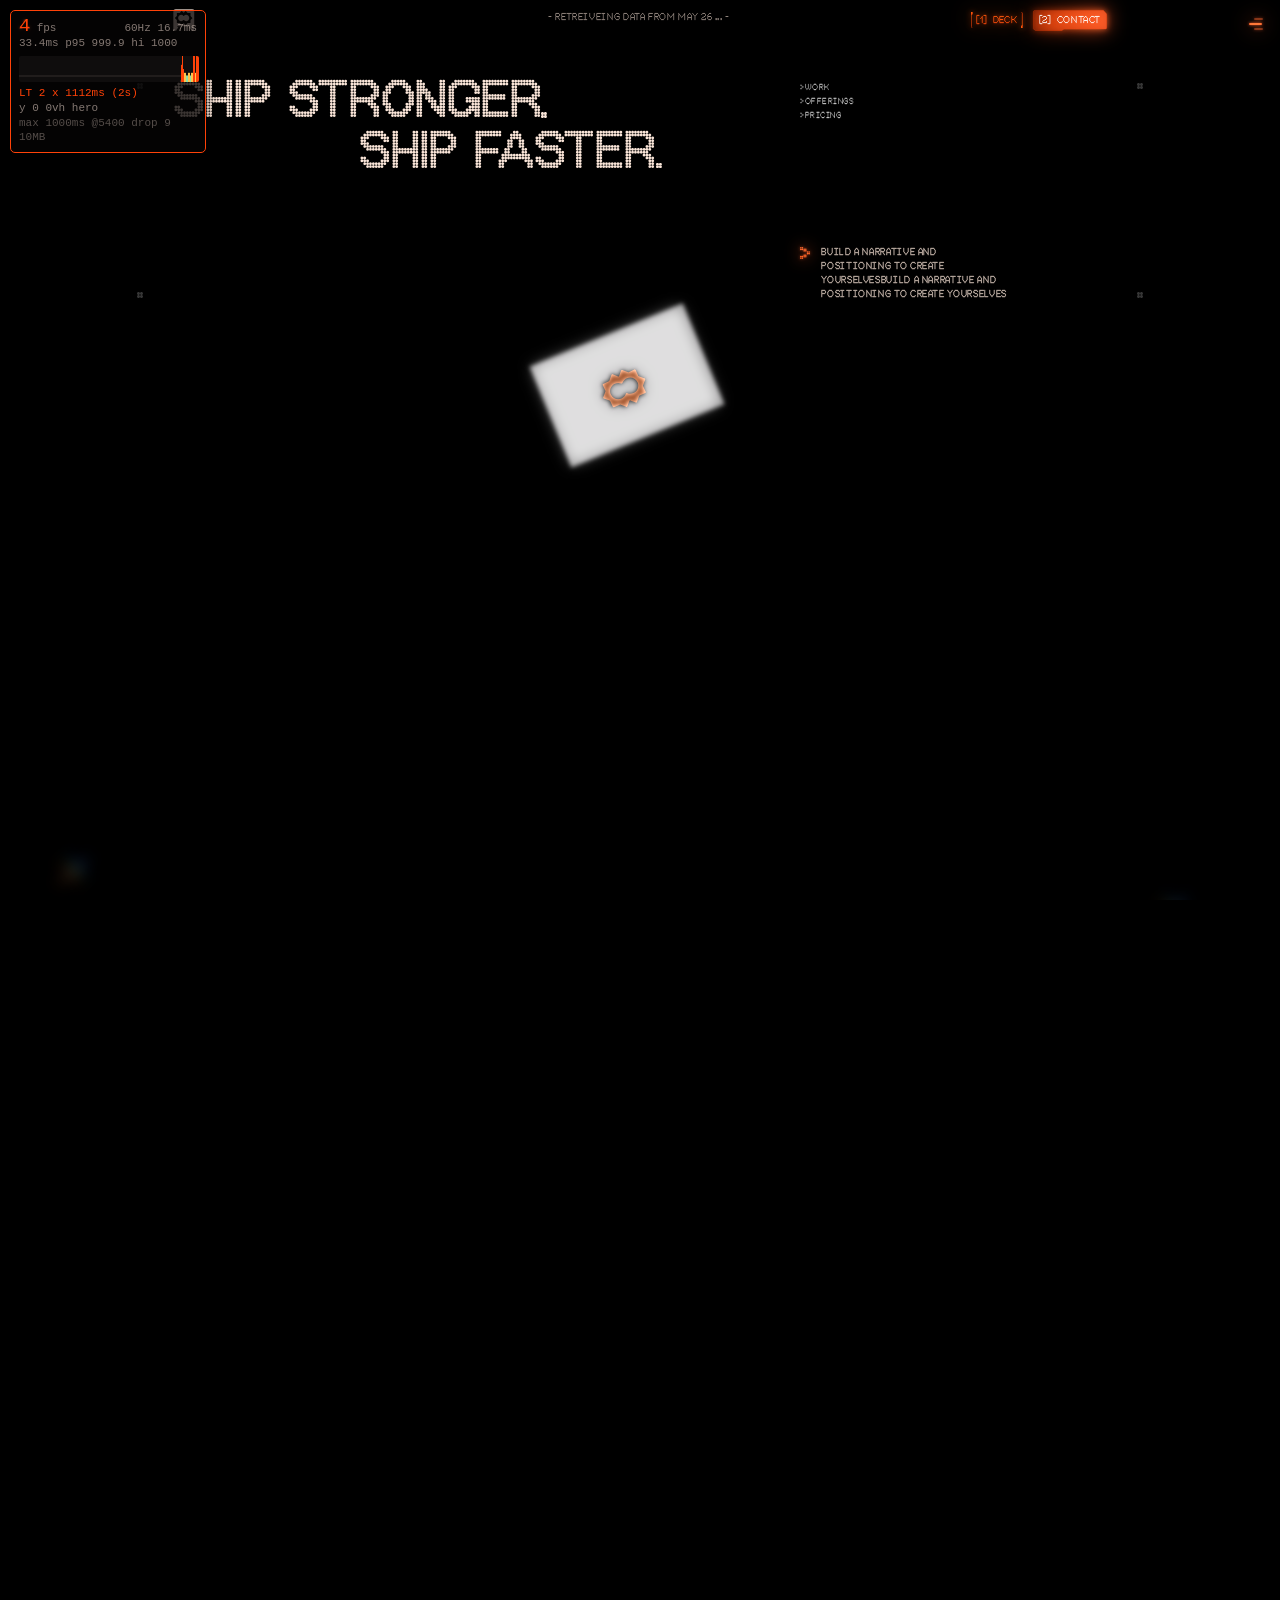
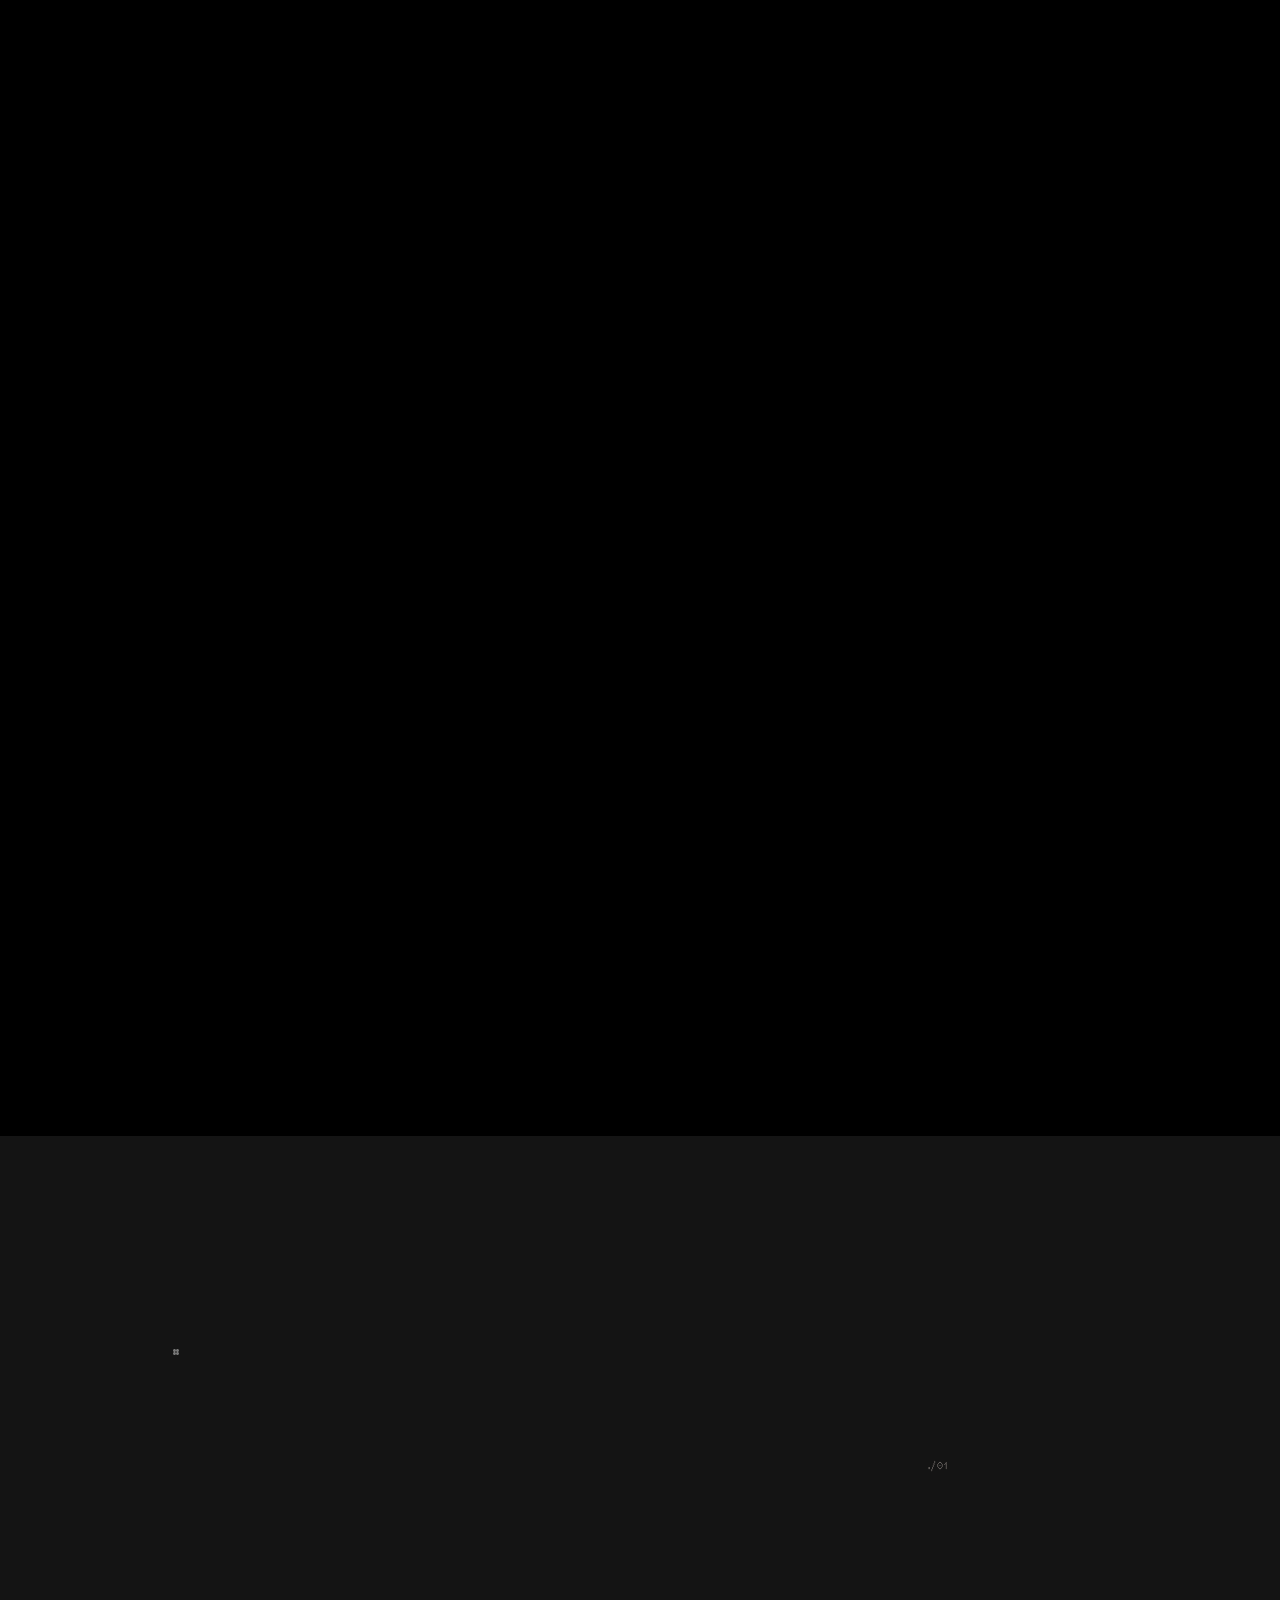
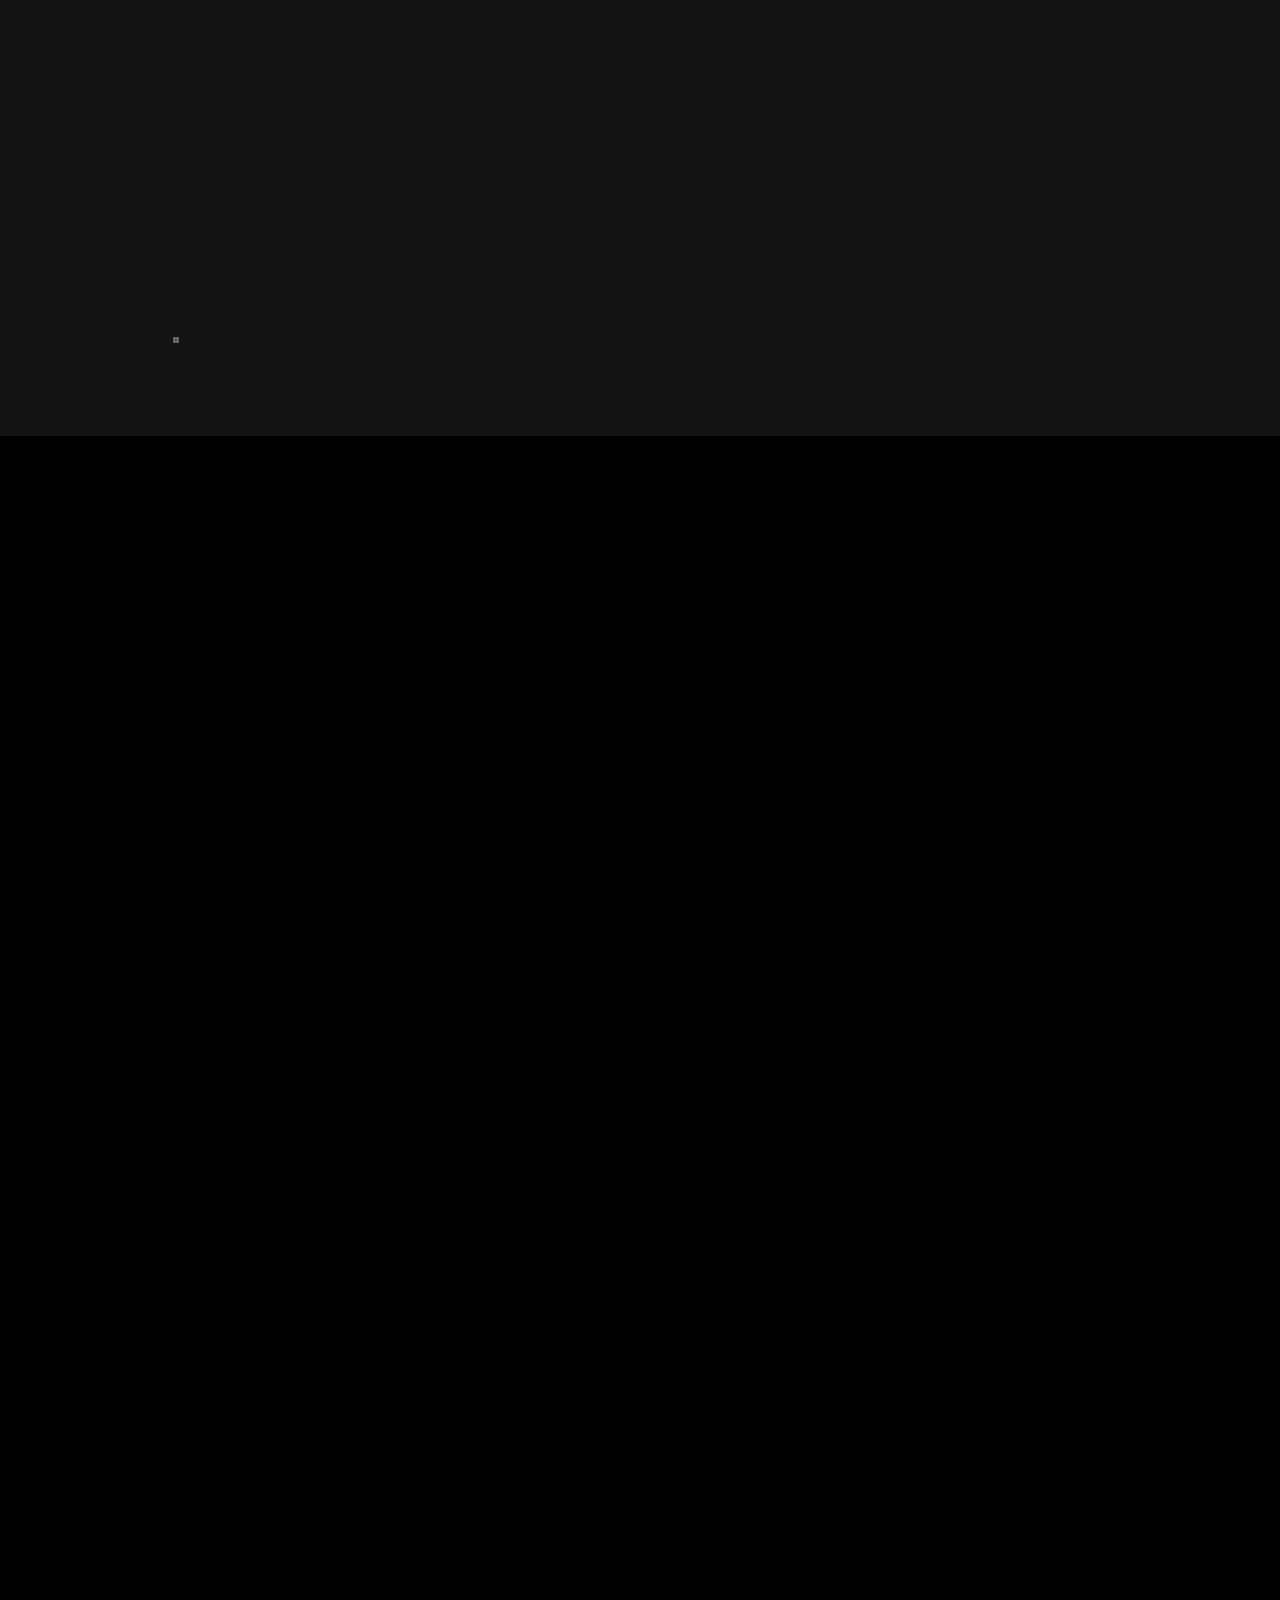
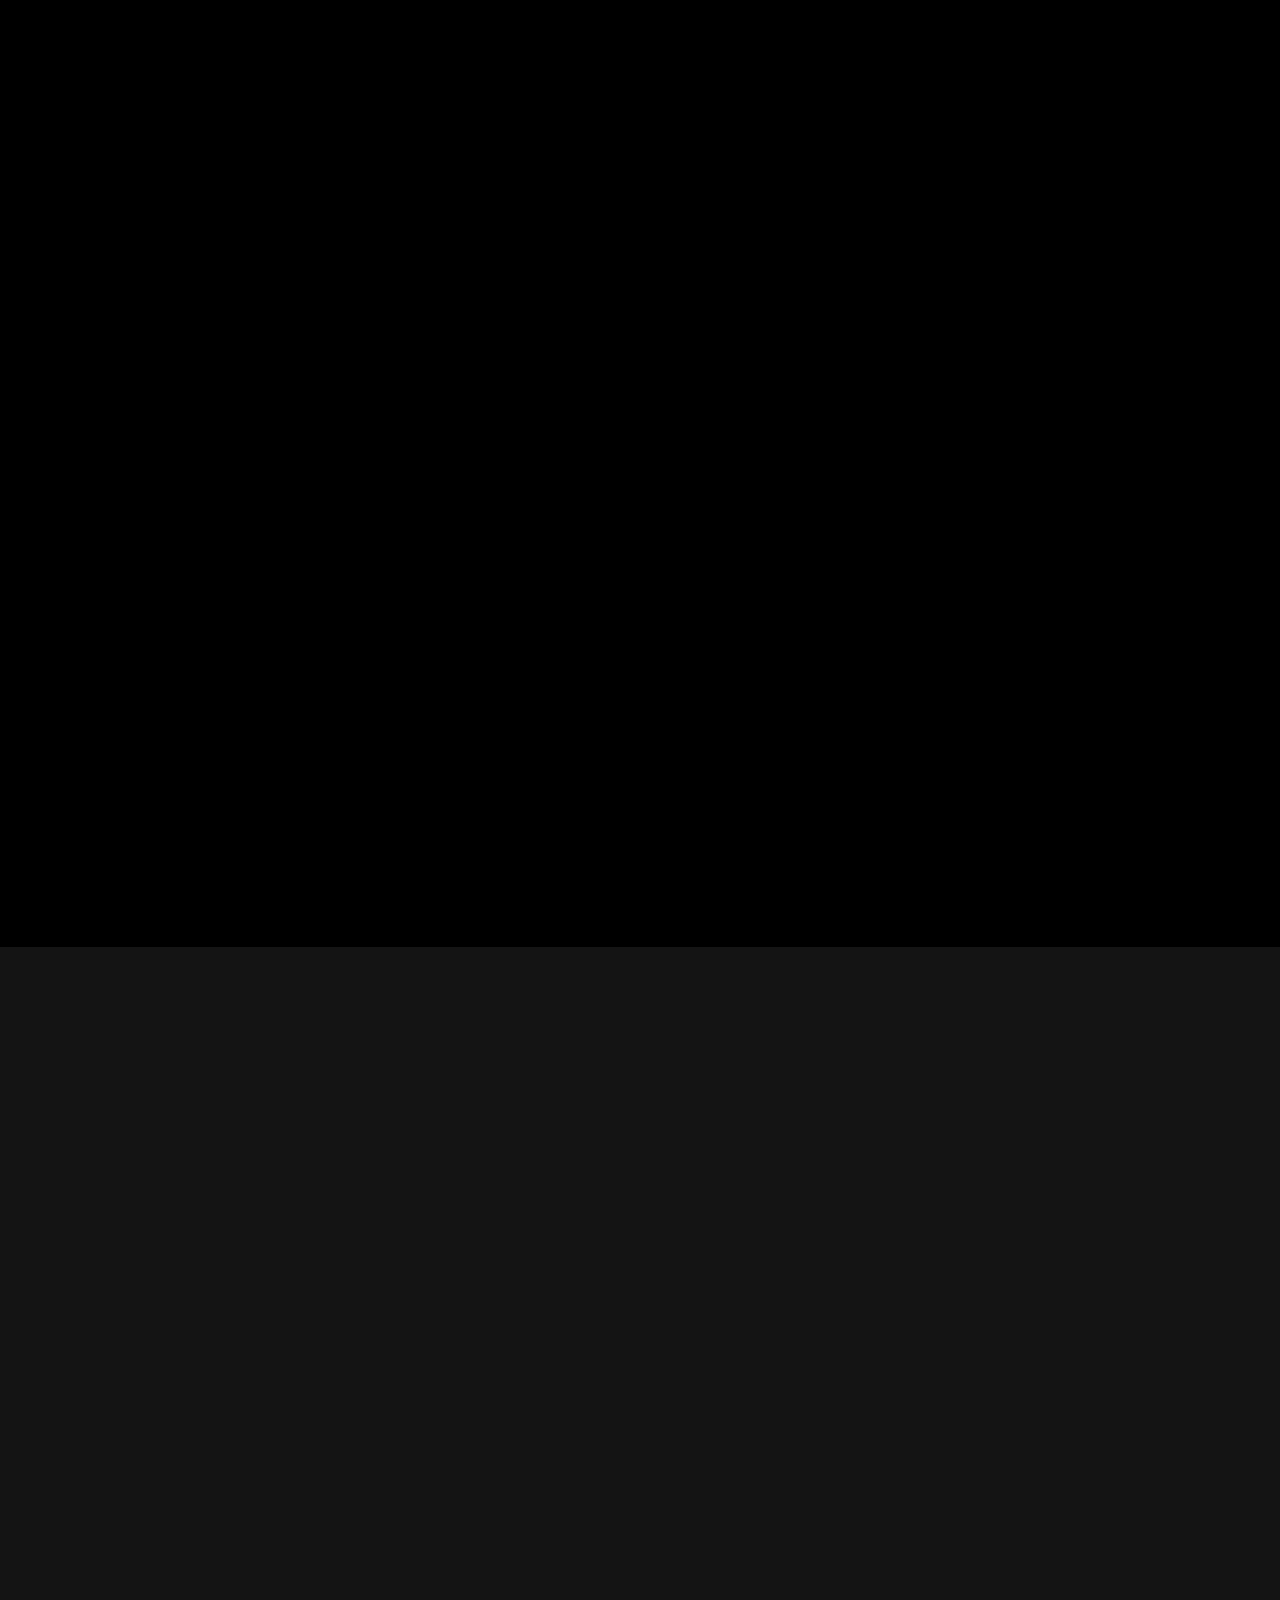
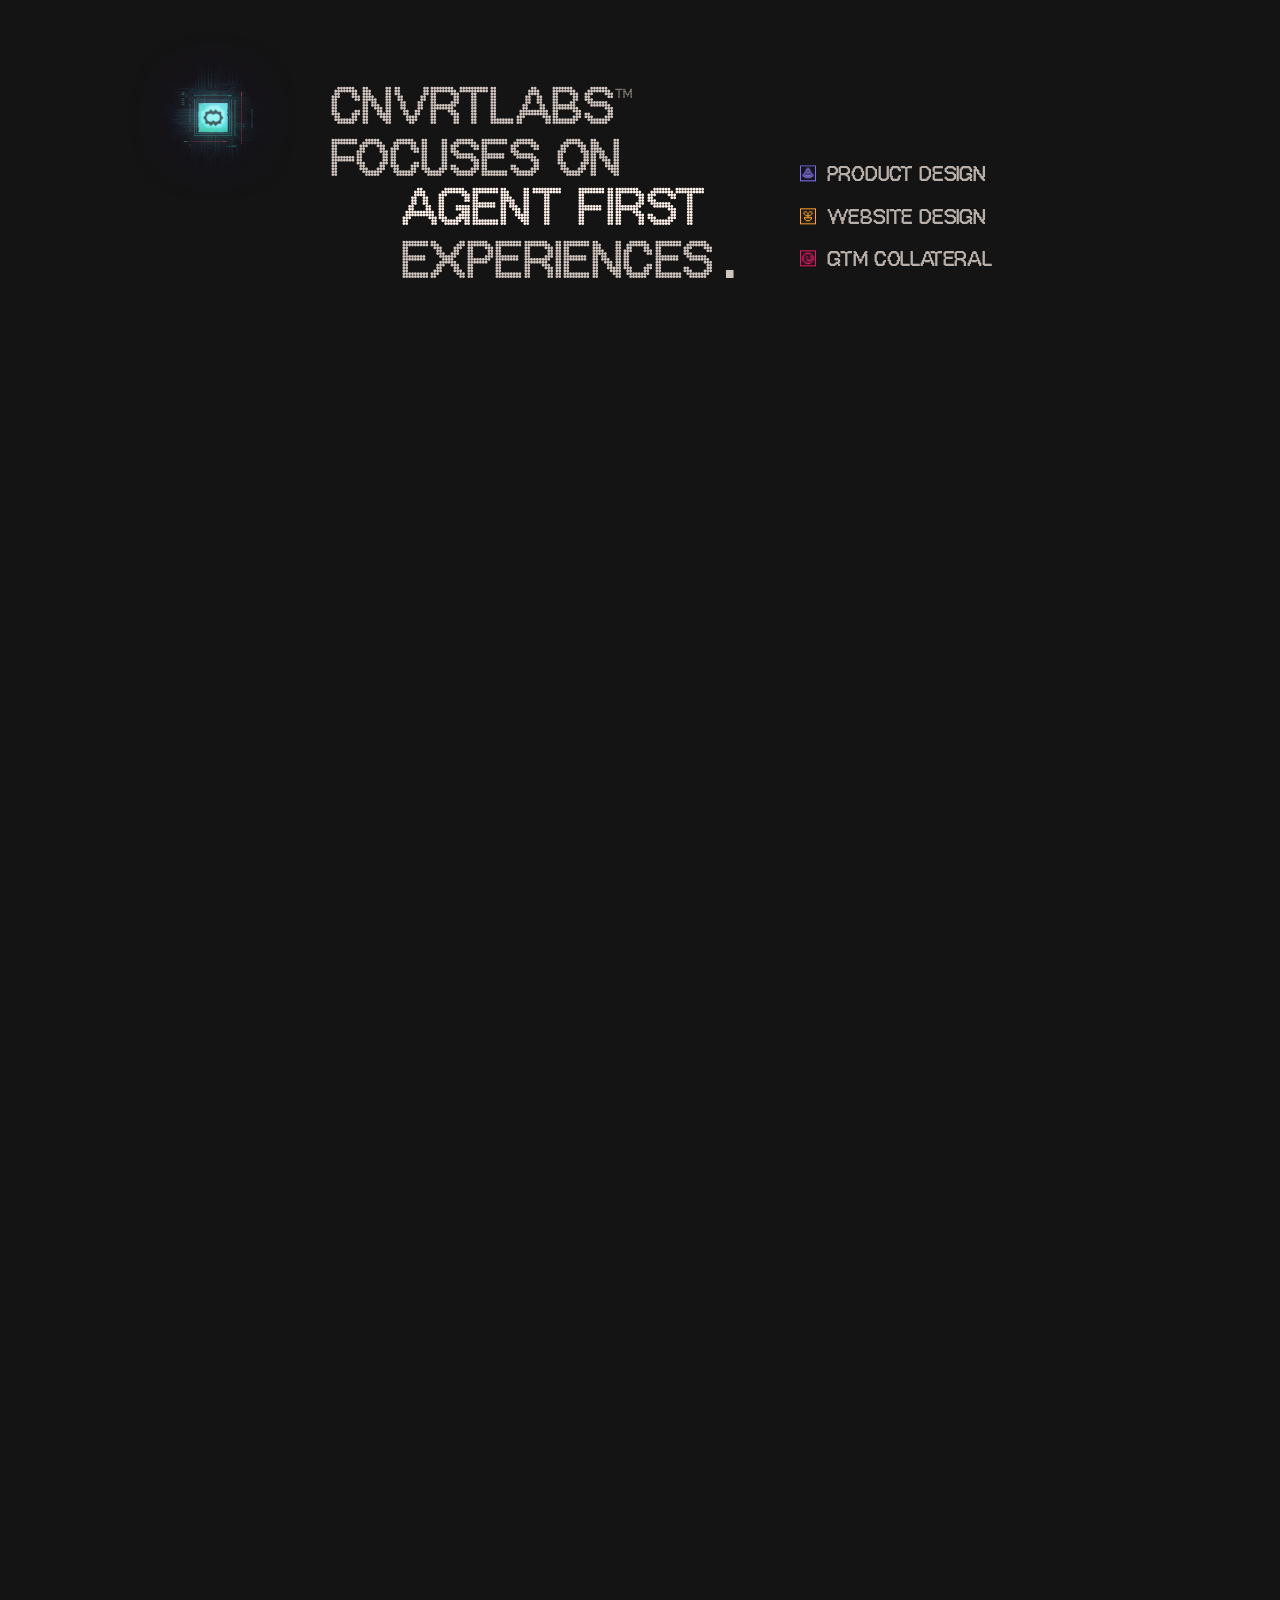
==== commit 4d304a63: "Optimising dashboard: where it drops, and what is doing it The meter tells you THAT the page dropped" ====
--- a/index.html
+++ b/index.html
@@ -5,6 +5,12 @@
 <meta name="viewport" content="width=device-width, initial-scale=1">
 <title>CNVRTLABS — Ship stronger. Ship faster.</title>
 <link rel="stylesheet" href="assets/fonts/fonts.css">
+
+<!-- PERF PROBE. Inert unless armed with ?probe=1 - see the header of the file.
+     It has to be the FIRST script on the page: it works by wrapping rAF before
+     anything registers with it, and by catching the assignment to window.SY.
+     Feeds tools/dash.html. -->
+<script src="assets/js/perf-probe.js"></script>
 <style>
 /* ============================================================================
    cnvrt hero — run 3
